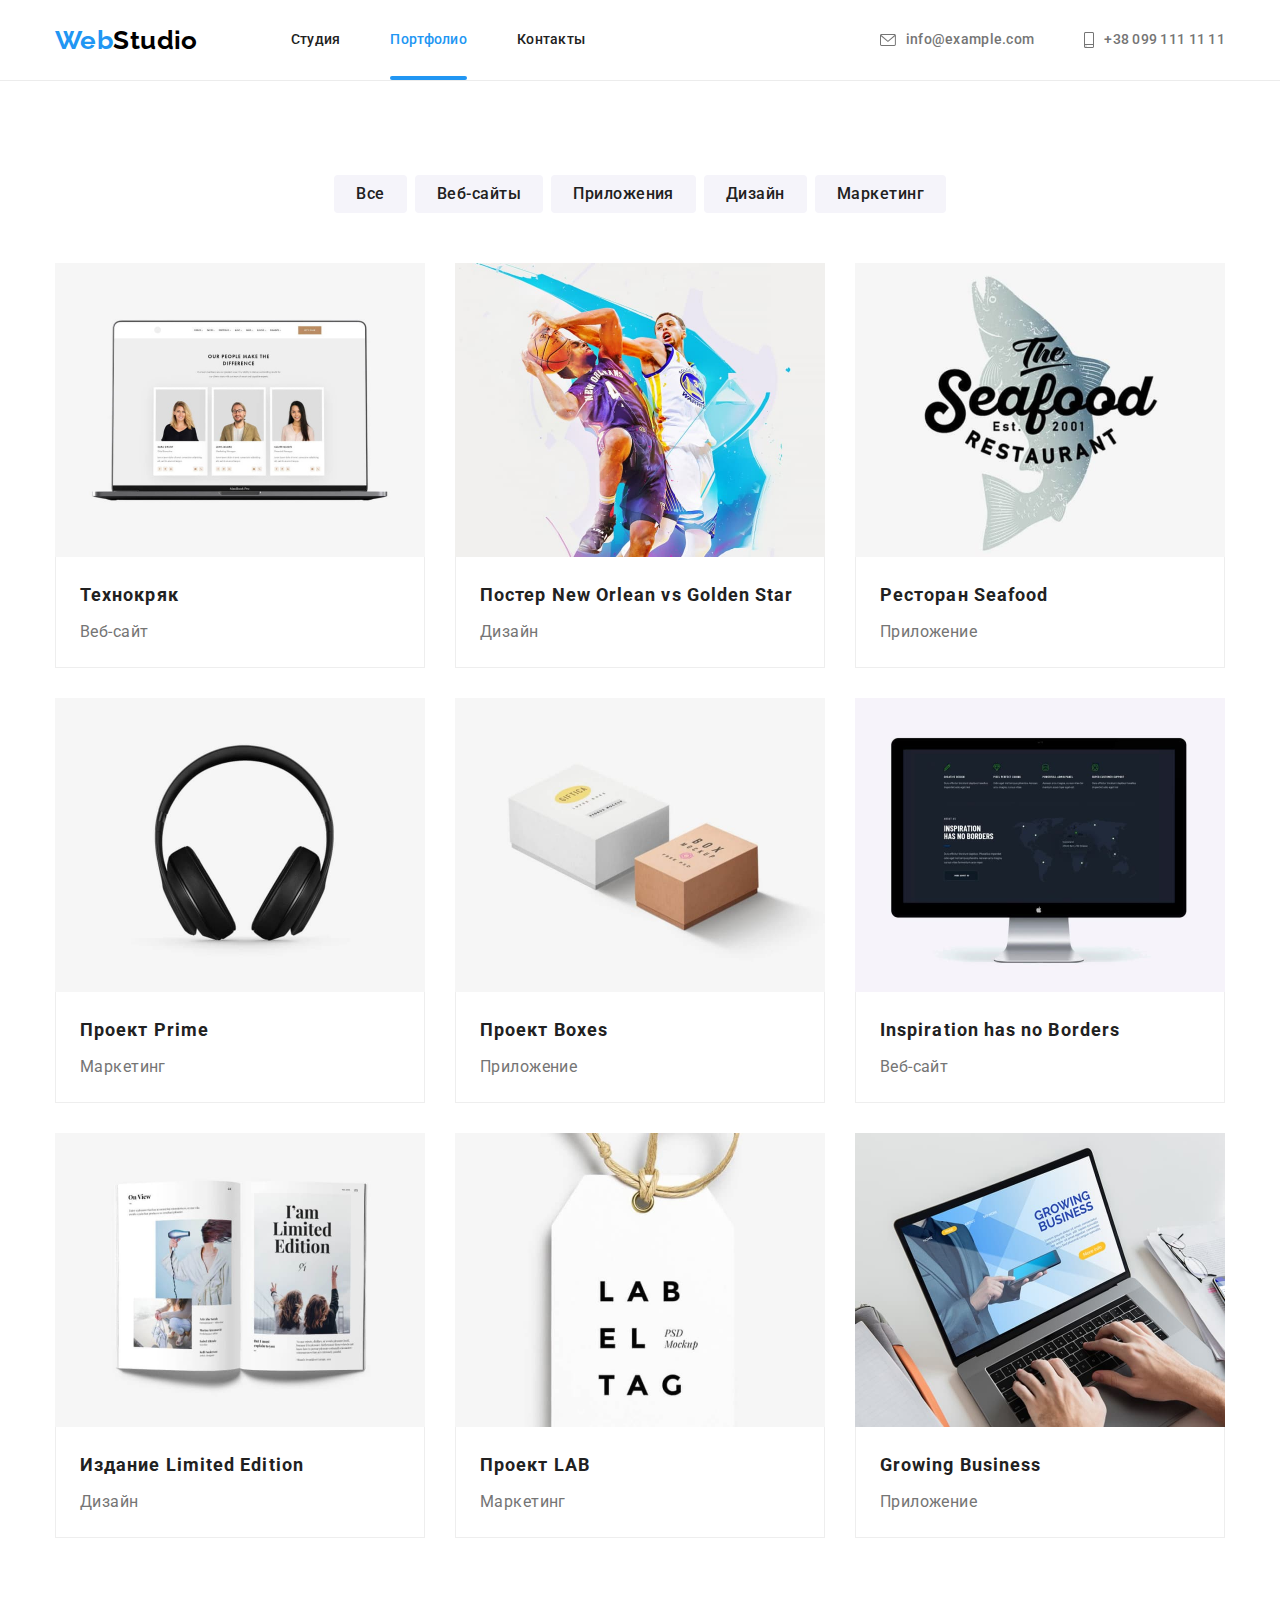
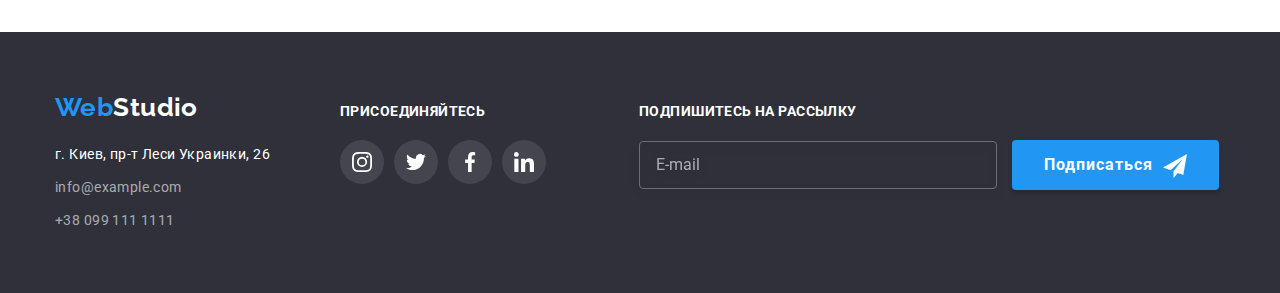
==== portfolio.html @ 42cecacc "Initial commit" ====
<!DOCTYPE html>
<html lang="ru">

<head>
    <meta charset="UTF-8">
    <meta http-equiv="X-UA-Compatible" content="IE=edge">
    <meta name="viewport" content="width=device-width, initial-scale=1.0">
    <title>Портфолио</title>
    <link rel="preconnect" href="https://fonts.googleapis.com">
    <link rel="preconnect" href="https://fonts.gstatic.com" crossorigin>
    <link href="https://fonts.googleapis.com/css2?family=Raleway:wght@700&family=Roboto:wght@400;500;700;900&display=swap" rel="stylesheet">
    <link rel="stylesheet" href="https://cdnjs.cloudflare.com/ajax/libs/modern-normalize/1.1.0/modern-normalize.min.css">
    <link rel="stylesheet" href="./css/main.min.css">
</head>

<body>
    <header class="page-header">
        <div class="container page-header__container">
            <nav class="header-nav">
                <a class="logo header-nav__logo link" href="./index.html">
                    <span class="logo__text">Web</span><span class="logo__text--dark">Studio</span>
                </a>
                <ul class="menu list">
                    <li class="menu__item">
                        <a class="menu__link link" href="./index.html">Студия</a>
                    </li>
                    <li class="menu__item">
                        <a class="menu__link link menu__link--current" href="./portfolio.html">Портфолио</a>
                    </li>
                    <li class="menu__item">
                        <a class="menu__link link" href="#footer">Контакты</a>
                    </li>
                </ul>
            </nav>
            <ul class="page-header__contact-list list">
                <li class="page-header__contact-item">
                    <a class="page-header__contact-link link" href="mailto:info@example.com">
                        <svg class="page-header__contact-icon" width="16px" height="12px">
                            <use href="./images/icons.svg/symbol-defs.svg#icon-envelope-hover"></use>
                        </svg>
                        info@example.com
                    </a>
                </li>
                <li class="page-header__contact-item">
                    <a class="page-header__contact-link link" href="tel:+380991111111">
                        <svg class="page-header__contact-icon" width="10px" height="16px">
                            <use href="./images/icons.svg/symbol-defs.svg#icon-smartphone"></use>
                        </svg>
                        +38 099 111 11 11
                    </a>
                </li>
            </ul>
        </div>
    </header>

    <main>
        <section class="portfolio section">
            <div class="container">
                <h1 class="portfolio__hero visually-hidden">Портфолио</h1>
                <ul class="filter__list portfolio__btn-list list">
                    <li class="filter__item portfolio__btn-item"><button class="filter__btn" type="button">Все</button></li>
                    <li class="filter__item portfolio__btn-item"><button class="filter__btn" type="button">Веб-сайты</button></li>
                    <li class="filter__item portfolio__btn-item"><button class="filter__btn" type="button">Приложения</button></li>
                    <li class="filter__item portfolio__btn-item"><button class="filter__btn" type="button">Дизайн</button></li>
                    <li class="filter__item portfolio__btn-item"><button class="filter__btn" type="button">Маркетинг</button></li>
                </ul>
                <ul class="portfolio__work-list list">
                    <li class="portfolio__work-item portfolio__work-item--indent">
                        <a class="portfolio__work-link link" href="">
                            <div class="product">
                                <img class="product__img" src="./images/portfolio/image-1.jpg" alt="Веб-страница на ноутбуке" width="370" height="294">
                                <div class="product__text-block">
                                    <p class="product__description product__description--indent">Ресурс предлагает комплексные предложения с разным уровнем функционала и сервисов. Все это позволит посетителю получить исчерпывающие сведения о компании или частном лице.</p>
                                </div>
                            </div>
                            <div class="portfolio__project">
                                <h2 class="portfolio__project-name portfolio__project-name--indent">Технокряк</h2>
                                <p class="portfolio__project-type portfolio__project-type--indent">Веб-сайт</p>
                            </div>
                        </a>
                    </li>
                    <li class="portfolio__work-item portfolio__work-item--indent">
                        <a class="portfolio__work-link link" href="">
                            <div class="product">
                                <img class="product__img" src="./images/portfolio/image-2.jpg" alt="Баскетбольный матч"
                                    width="370" height="294">
                                <div class="product__text-block">
                                    <p class="product__description product__description--indent">Ресурс предлагает
                                        комплексные предложения с разным уровнем функционала и сервисов. Все это
                                        позволит посетителю получить
                                        исчерпывающие сведения о компании или частном лице.</p>
                                </div>
                            </div>
                            <div class="portfolio__project">
                                <h2 class="portfolio__project-name portfolio__project-name--indent">Постер New Orlean vs Golden Star</h2>
                                <p class="portfolio__project-type portfolio__project-type--indent">Дизайн</p>
                            </div>
                        </a>
                    </li>
                    <li class="portfolio__work-item portfolio__work-item--indent">
                        <a class="portfolio__work-link link" href="">
                            <div class="product">
                                <img class="product__img" src="./images/portfolio/image-3.jpg" alt="Логотип ресторана" width="370" height="294">
                                <div class="product__text-block">
                                    <p class="product__description product__description--indent">Ресурс предлагает
                                        комплексные предложения с разным уровнем функционала и сервисов. Все это
                                        позволит посетителю получить
                                        исчерпывающие сведения о компании или частном лице.</p>
                                </div>
                            </div>
                            <div class="portfolio__project">
                                <h2 class="portfolio__project-name portfolio__project-name--indent">Ресторан Seafood</h2>
                                <p class="portfolio__project-type portfolio__project-type--indent">Приложение</p>
                            </div>
                        </a>
                    </li>
                    <li class="portfolio__work-item portfolio__work-item--indent">
                        <a class="portfolio__work-link link" href="">
                            <div class="product">
                                <img class="product__img" src="./images/portfolio/image-4.jpg" alt="Полноразмерные наушники" width="370" height="294">
                                <div class="product__text-block">
                                    <p class="product__description product__description--indent">Ресурс предлагает
                                        комплексные предложения с разным уровнем функционала и сервисов. Все это
                                        позволит посетителю получить
                                        исчерпывающие сведения о компании или частном лице.</p>
                                </div>
                            </div>
                            <div class="portfolio__project">
                                <h2 class="portfolio__project-name portfolio__project-name--indent">Проект Prime</h2>
                                <p class="portfolio__project-type portfolio__project-type--indent">Маркетинг</p>
                            </div>
                        </a>
                    </li>
                    <li class="portfolio__work-item portfolio__work-item--indent">
                        <a class="portfolio__work-link link" href="">
                            <div class="product">
                                <img class="product__img" src="./images/portfolio/image-5.jpg" alt="Коробки с логотипами" width="370" height="294">
                                <div class="product__text-block">
                                    <p class="product__description product__description--indent">Ресурс предлагает
                                        комплексные предложения с разным уровнем функционала и сервисов. Все это
                                        позволит посетителю получить
                                        исчерпывающие сведения о компании или частном лице.</p>
                                </div>
                            </div>
                            <div class="portfolio__project">
                                <h2 class="portfolio__project-name portfolio__project-name--indent">Проект Boxes</h2>
                                <p class="portfolio__project-type portfolio__project-type--indent">Приложение</p>
                            </div>
                        </a>
                    </li>
                    <li class="portfolio__work-item portfolio__work-item--indent">
                        <a class="portfolio__work-link link" href="">
                            <div class="product">
                                <img class="product__img" src="./images/portfolio/image-6.jpg" alt="Веб-страница на компьютере" width="370" height="294">
                                <div class="product__text-block">
                                    <p class="product__description product__description--indent">Ресурс предлагает
                                        комплексные предложения с разным уровнем функционала и сервисов. Все это
                                        позволит посетителю получить исчерпывающие сведения о компании или частном лице.
                                    </p>
                                </div>
                            </div>
                            <div class="portfolio__project">
                                <h2 class="portfolio__project-name portfolio__project-name--indent">Inspiration has no Borders</h2>
                                <p class="portfolio__project-type portfolio__project-type--indent">Веб-сайт</p>
                            </div>
                        </a>
                    </li>
                    <li class="portfolio__work-item portfolio__work-item--indent">
                        <a class="portfolio__work-link link" href="">
                            <div class="product">
                                <img class="product__img" src="./images/portfolio/image-7.jpg" alt="Разворот журнала" width="370" height="294">
                                <div class="product__text-block">
                                    <p class="product__description product__description--indent">Ресурс предлагает
                                        комплексные предложения с разным уровнем функционала и сервисов. Все это
                                        позволит посетителю получить исчерпывающие сведения о компании или частном лице.
                                    </p>
                                </div>
                            </div>
                            <div class="portfolio__project">
                                <h2 class="portfolio__project-name portfolio__project-name--indent">Издание Limited Edition</h2>
                                <p class="portfolio__project-type portfolio__project-type--indent">Дизайн</p>
                            </div>
                        </a>
                    </li>
                    <li class="portfolio__work-item portfolio__work-item--indent">
                        <a class="portfolio__work-link link" href="">
                            <div class="product">
                                <img class="product__img" src="./images/portfolio/image-8.jpg" alt="Лейбл" width="370" height="294">
                                <div class="product__text-block">
                                    <p class="product__description product__description--indent">Ресурс предлагает
                                        комплексные предложения с разным уровнем функционала и сервисов. Все это
                                        позволит посетителю получить исчерпывающие сведения о компании или частном лице.
                                    </p>
                                </div>
                            </div>
                            <div class="portfolio__project">
                                <h2 class="portfolio__project-name portfolio__project-name--indent">Проект LAB</h2>
                                <p class="portfolio__project-type portfolio__project-type--indent">Маркетинг</p>
                            </div>
                        </a>
                    </li>
                    <li class="portfolio__work-item portfolio__work-item--indent">
                        <a class="portfolio__work-link link" href="">
                            <div class="product">
                                <img class="product__img" src="./images/portfolio/image-9.jpg" alt="Человек на веб-странице" width="370" height="294">
                                <div class="product__text-block">
                                    <p class="product__description product__description--indent">Ресурс предлагает
                                        комплексные предложения с разным уровнем функционала и сервисов. Все это
                                        позволит посетителю получить исчерпывающие сведения о компании или частном лице.
                                    </p>
                                </div>
                            </div>
                            <div class="portfolio__project">
                                <h2 class="portfolio__project-name portfolio__project-name--indent">Growing Business</h2>
                                <p class="portfolio__project-type portfolio__project-type--indent">Приложение</p>
                            </div>
                        </a>
                    </li>
                </ul>
            </div>
        </section>
    </main>

    <footer class="page-footer" id="footer">
        <div class="container page-footer__container">
            <div class="page-footer__contact page-footer__contact--indent">
                <a class="logo page-footer__logo link" href="./index.html">
                    <span class="logo__text">Web</span><span class="logo__text--light">Studio</span>
                </a>
                <address class="page-footer__address">
                    <p class="page-footer__phys-adress page-footer__phys-adress--indent">г. Киев, пр-т Леси Украинки, 26</p>
                    <ul class="page-footer__contact-list list">
                        <li class="page-footer__contact-item page-footer__contact-item--indent">
                            <a class="page-footer__contact-link link" href="mailto:info@example.com">info@example.com</a>
                        </li>
                        <li class="page-footer__contact-item page-footer__contact-item--indent">
                            <a class="page-footer__contact-link link" href="tel:+380991111111">+38 099 111 1111</a>
                        </li>
                    </ul>
                </address>
            </div>
            <div class="join page-footer__join">
                <b class="join__text join__text--indent">Присоединяйтесь</b>
                <ul class="socials-list list">
                    <li class="socials__item socials__item--indent">
                        <a href="" class="socials__link socials__link--dark link" aria-label="Instagram">
                            <svg class="socials__icon" width="20" height="20">
                                <use href="./images/icons.svg/symbol-defs.svg#icon-instagram-2"></use>
                            </svg>
                        </a>
                    </li>
                    <li class="socials__item socials__item--indent">
                        <a href="" class="socials__link socials__link--dark link" aria-label="Twitter">
                            <svg class="socials__icon" width="20" height="20">
                                <use href="./images/icons.svg/symbol-defs.svg#icon-twitter-1"></use>
                            </svg>
                        </a>
                    </li>
                    <li class="socials__item socials__item--indent">
                        <a href="" class="socials__link socials__link--dark link" aria-label="Facebook">
                            <svg class="socials__icon" width="20" height="20">
                                <use href="./images/icons.svg/symbol-defs.svg#icon-facebook-1"></use>
                            </svg>
                        </a>
                    </li>
                    <li class="socials__item socials__item--indent">
                        <a href="" class="socials__link socials__link--dark link" aria-label="LinkedIn">
                            <svg class="socials__icon" width="20" height="20">
                                <use href="./images/icons.svg/symbol-defs.svg#icon-linkedin-1"></use>
                            </svg>
                        </a>
                    </li>
                </ul>
            </div>
            <div class="mailing page-footer__mailing">
                <b class="mailing__text mailing__text--indent">Подпишитесь на рассылку</b>
                <form class="mailing-form" autocomplete="off">
                    <input class="mailing-form__input mailing-form__input--indent" type="email" name="email" placeholder="E-mail">
                    <button class="btn mailing-btn" type="submit">Подписаться</button>
                </form>
            </div>
        </div>
    </footer>

</body>

</html>
---- css/main.min.css ----
:root{--main-text-color: #757575;--secondary-text-color: #212121;--second-logo-color: #000000;--accent-color: #FFFFFF;--footer-contact-color: rgba(255, 255, 255, 0.6);--secondary-background-color: #2F303A;--accent-background-color: #F5F4FA;--hover-color: #2196F3;--main-button-hover-color: #188CE8;--placeholder-cl: rgba(117, 117, 117, 0.5);--modal-border-cl: rgba(33, 33, 33, 0.2);--close-btn-border-cl: #e5e5e5;--backdrop-cl: rgba(0, 0, 0, 0.2);--portfolio-border-cl: #eeeeee;--portfolio-text-block-cl: rgba(33, 150, 243, 0.9);--footer-mailing-cl: #ACACB0;--footer-input-border-cl: #6D6E75;--customers-cl: #AFB1B8;--footer-socials-bg-cl: #44454e;--occupation-text-bg-cl: rgba(47, 48, 58, 0.8);--overlay-bg-cl: #C4C4C4;--header-border-cl: #ececec}.visually-hidden{position:absolute;width:1px;height:1px;margin:-1px;border:0;padding:0;white-space:nowrap;-webkit-clip-path:inset(100%);clip-path:inset(100%);clip:rect(0 0 0 0);overflow:hidden}html{scroll-behavior:smooth}body{font-family:'Roboto', 'Arial', sans-serif;font-style:normal;font-weight:400;font-size:14px;line-height:1.14;letter-spacing:0.03em;color:var(--main-text-color);background-color:var(--accent-color)}.section{padding-top:94px;padding-bottom:94px}.list{list-style:none;margin:0;padding:0}.link{text-decoration:none;margin:0;padding:0}img{display:block;max-width:100%;height:auto}.container{width:1200px;padding-left:15px;padding-right:15px;margin-left:auto;margin-right:auto}.backdrop.is-hidden{opacity:0;pointer-events:none;visibility:hidden}.backdrop.is-hidden .modal{-webkit-transform:translate(-50%, -50%) scale(0.5);transform:translate(-50%, -50%) scale(0.5)}.logo{font-family:'Raleway', "Arial", sans-serif;font-weight:700;font-size:26px;line-height:1.19}.logo__text{color:var(--hover-color)}.logo__text--dark{color:var(--second-logo-color)}.logo__text--light{color:var(--accent-color)}.btn{font-family:inherit;font-weight:700;font-size:16px;line-height:1.88;letter-spacing:0.06em;cursor:pointer;color:var(--accent-color);background-color:var(--hover-color);min-width:200px;padding:10px 32px;border:none;border-radius:4px;-webkit-box-shadow:0px 4px 4px rgba(0,0,0,0.15);box-shadow:0px 4px 4px rgba(0,0,0,0.15);-webkit-transition:background-color 250ms cubic-bezier(0.4, 0, 0.2, 1);transition:background-color 250ms cubic-bezier(0.4, 0, 0.2, 1)}.btn:hover,.btn:focus{background-color:var(--main-button-hover-color)}.close-btn{position:absolute;top:8px;right:8px;display:-webkit-box;display:-ms-flexbox;display:flex;-webkit-box-align:center;-ms-flex-align:center;align-items:center;-webkit-box-pack:center;-ms-flex-pack:center;justify-content:center;width:30px;height:30px;color:var(--second-logo-color);border-radius:50%;border:1px solid var(--close-btn-border-cl);background-color:var(--accent-color);cursor:pointer;outline:transparent;-webkit-transition:color 250ms cubic-bezier(0.4, 0, 0.2, 1);transition:color 250ms cubic-bezier(0.4, 0, 0.2, 1)}.close-btn:hover,.close-btn:focus{color:var(--hover-color)}.close-btn__icon{fill:currentColor}.filter__list{display:-webkit-box;display:-ms-flexbox;display:flex;-webkit-box-pack:center;-ms-flex-pack:center;justify-content:center}.filter__btn{min-width:73px;padding:6px 22px;font-family:inherit;font-weight:500;font-size:16px;line-height:1.62;letter-spacing:0.03em;color:var(--secondary-text-color);background-color:var(--accent-background-color);border:none;border-radius:4px;cursor:pointer;-webkit-transition:color 250ms cubic-bezier(0.4, 0, 0.2, 1),background-color 250ms cubic-bezier(0.4, 0, 0.2, 1),-webkit-box-shadow 250ms cubic-bezier(0.4, 0, 0.2, 1);transition:color 250ms cubic-bezier(0.4, 0, 0.2, 1),background-color 250ms cubic-bezier(0.4, 0, 0.2, 1),-webkit-box-shadow 250ms cubic-bezier(0.4, 0, 0.2, 1);transition:color 250ms cubic-bezier(0.4, 0, 0.2, 1),background-color 250ms cubic-bezier(0.4, 0, 0.2, 1),box-shadow 250ms cubic-bezier(0.4, 0, 0.2, 1);transition:color 250ms cubic-bezier(0.4, 0, 0.2, 1),background-color 250ms cubic-bezier(0.4, 0, 0.2, 1),box-shadow 250ms cubic-bezier(0.4, 0, 0.2, 1),-webkit-box-shadow 250ms cubic-bezier(0.4, 0, 0.2, 1)}.filter__btn:hover,.filter__btn:focus{color:var(--accent-color);background-color:var(--hover-color);-webkit-box-shadow:0px 3px 1px rgba(0,0,0,0.1),0px 1px 2px rgba(0,0,0,0.08),0px 2px 2px rgba(0,0,0,0.12);box-shadow:0px 3px 1px rgba(0,0,0,0.1),0px 1px 2px rgba(0,0,0,0.08),0px 2px 2px rgba(0,0,0,0.12)}.portfolio__btn-list{margin-bottom:50px}.portfolio__btn-item:not(:last-child){margin-right:8px}.backdrop{position:fixed;top:0;left:0;width:100%;height:100%;background-color:var(--backdrop-cl);opacity:1;-webkit-transition:opacity 250ms cubic-bezier(0.4, 0, 0.2, 1),visibility y250ms cubic-bezier(0.4, 0, 0.2, 1);transition:opacity 250ms cubic-bezier(0.4, 0, 0.2, 1),visibility y250ms cubic-bezier(0.4, 0, 0.2, 1)}.modal{position:absolute;width:528px;top:50%;left:50%;padding:40px;background-color:var(--accent-color);-webkit-box-shadow:0px 1px 3px rgba(0,0,0,0.12),0px 1px 1px rgba(0,0,0,0.14),0px 2px 1px rgba(0,0,0,0.2);box-shadow:0px 1px 3px rgba(0,0,0,0.12),0px 1px 1px rgba(0,0,0,0.14),0px 2px 1px rgba(0,0,0,0.2);border-radius:4px;-webkit-transform:translate(-50%, -50%) scale(1);transform:translate(-50%, -50%) scale(1);-webkit-transition:-webkit-transform 250ms cubic-bezier(0.4, 0, 0.2, 1);transition:-webkit-transform 250ms cubic-bezier(0.4, 0, 0.2, 1);transition:transform 250ms cubic-bezier(0.4, 0, 0.2, 1);transition:transform 250ms cubic-bezier(0.4, 0, 0.2, 1), -webkit-transform 250ms cubic-bezier(0.4, 0, 0.2, 1)}.modal__title{display:block;font-weight:700;font-size:20px;line-height:1.15;color:var(--secondary-text-color)}.modal__title--indent{margin-bottom:12px;text-align:center}.modal-form{display:-webkit-box;display:-ms-flexbox;display:flex;-webkit-box-orient:vertical;-webkit-box-direction:normal;-ms-flex-direction:column;flex-direction:column}.modal-form__group{position:relative}.modal-form__group--indent{margin-bottom:10px}.modal-form__label{display:block;font-size:12px;line-height:1.17;letter-spacing:0.01em}.modal-form__label--indent{margin-bottom:4px}.modal-form__input{padding-left:42px;width:100%;height:40px;border:1px solid var(--modal-border-cl);border-radius:4px;outline:transparent;-webkit-transition:border-color 250ms cubic-bezier(0.4, 0, 0.2, 1);transition:border-color 250ms cubic-bezier(0.4, 0, 0.2, 1)}.modal-form__input:focus{border-color:var(--hover-color)}.modal-form__input:focus ~ modal-form__icon{fill:var(--hover-color)}.modal-form__icon{position:absolute;bottom:11px;left:12px;fill:var(--secondary-text-color);-webkit-transition:fill 250ms cubic-bezier(0.4, 0, 0.2, 1);transition:fill 250ms cubic-bezier(0.4, 0, 0.2, 1)}.modal-form__textarea{padding:12px 16px;width:100%;height:120px;resize:none;border:1px solid var(--modal-border-cl);border-radius:4px;outline:transparent;-webkit-transition:border-color 250ms cubic-bezier(0.4, 0, 0.2, 1);transition:border-color 250ms cubic-bezier(0.4, 0, 0.2, 1)}.modal-form__textarea::-webkit-input-placeholder{font-size:12px;line-height:1.14;letter-spacing:0.01em;color:var(--placeholder-cl)}.modal-form__textarea:-ms-input-placeholder{font-size:12px;line-height:1.14;letter-spacing:0.01em;color:var(--placeholder-cl)}.modal-form__textarea::-ms-input-placeholder{font-size:12px;line-height:1.14;letter-spacing:0.01em;color:var(--placeholder-cl)}.modal-form__textarea::placeholder{font-size:12px;line-height:1.14;letter-spacing:0.01em;color:var(--placeholder-cl)}.modal-form__textarea:focus{border-color:var(--hover-color)}.modal-form__group--textarea--indent{margin-bottom:20px}.modal-form__checkbox-group{display:-webkit-box;display:-ms-flexbox;display:flex;-webkit-box-align:center;-ms-flex-align:center;align-items:center;-webkit-box-pack:center;-ms-flex-pack:center;justify-content:center}.modal-form__checkbox-group--indent{margin-bottom:30px}.modal-form__agreement{line-height:1.71}.modal-form__treaty{color:var(--hover-color)}.modal-btn{width:200px;margin-left:auto;margin-right:auto}.custom-checkbox{display:inline-block;width:16px;height:15px;border:2px solid var(--secondary-text-color);border-radius:2px}.modal-form__custom-checkbox{margin-right:8px}.modal-form__checkbox:checked+.custom-checkbox{background-image:url("../images/check-icon.svg");background-color:var(--hover-color);background-size:contain;background-origin:border-box;border-color:var(--hover-color)}.modal-form__checkbox:focus+.custom-checkbox{border-color:var(--hover-color)}.socials-list{display:-webkit-box;display:-ms-flexbox;display:flex;-webkit-box-align:center;-ms-flex-align:center;align-items:center}.socials__item{width:44px;height:44px}.socials__item--indent:not(:last-child){margin-right:10px}.socials__icon{display:-webkit-box;display:-ms-flexbox;display:flex;fill:currentColor}.socials__link{display:-webkit-box;display:-ms-flexbox;display:flex;-webkit-box-align:center;-ms-flex-align:center;align-items:center;-webkit-box-pack:center;-ms-flex-pack:center;justify-content:center;width:100%;height:100%;border-radius:50%;-webkit-transition:color 250ms cubic-bezier(0.4, 0, 0.2, 1),background-color 250ms cubic-bezier(0.4, 0, 0.2, 1);transition:color 250ms cubic-bezier(0.4, 0, 0.2, 1),background-color 250ms cubic-bezier(0.4, 0, 0.2, 1)}.socials__link:hover,.socials__link:focus{color:var(--accent-color);background-color:var(--hover-color)}.socials__link--light{color:var(--customers-cl);background-color:var(--accent-color)}.socials__link--dark{color:var(--accent-color);background-color:var(--footer-socials-bg-cl)}.page-header{border-bottom:1px solid var(--header-border-cl)}.page-header__container{display:-webkit-box;display:-ms-flexbox;display:flex;-webkit-box-align:center;-ms-flex-align:center;align-items:center}.header-nav{display:-webkit-box;display:-ms-flexbox;display:flex;-webkit-box-align:center;-ms-flex-align:center;align-items:center}.header-nav__logo{margin-right:93px}.menu{display:-webkit-box;display:-ms-flexbox;display:flex}.menu__item:not(:last-child){margin-right:50px}.menu__link{display:block;padding-top:32px;padding-bottom:32px;font-weight:500;letter-spacing:0.02em;color:var(--secondary-text-color);-webkit-transition:color 250ms cubic-bezier(0.4, 0, 0.2, 1);transition:color 250ms cubic-bezier(0.4, 0, 0.2, 1)}.menu__link:hover,.menu__link:focus{color:var(--hover-color)}.menu__link--current{position:relative;color:var(--hover-color)}.menu__link--current::after{content:'';display:inline-block;position:absolute;left:0;bottom:0;width:100%;height:4px;border-radius:2px;background-color:var(--hover-color)}.page-header__contact-list{display:-webkit-box;display:-ms-flexbox;display:flex;margin-left:auto}.page-header__contact-item:not(:last-child){margin-right:50px}.page-header__contact-link{display:-webkit-box;display:-ms-flexbox;display:flex;-webkit-box-align:center;-ms-flex-align:center;align-items:center;padding-top:32px;padding-bottom:32px;font-weight:500;letter-spacing:0.02em;color:var(--main-text-color);-webkit-transition:color 250ms cubic-bezier(0.4, 0, 0.2, 1);transition:color 250ms cubic-bezier(0.4, 0, 0.2, 1)}.page-header__contact-link:hover,.page-header__contact-link:focus{color:var(--hover-color)}.page-header__contact-icon{display:inline-block;margin-right:10px;fill:currentColor}.hero{padding-top:200px;padding-bottom:200px;text-align:center}.overlay{max-width:1600px;height:600px;margin-left:auto;margin-right:auto;background-image:-webkit-gradient(linear, left top, left bottom, from(rgba(47,48,58,0.4)), to(rgba(47,48,58,0.4))),url("../images/hero/banner.jpg");background-image:linear-gradient(rgba(47,48,58,0.4), rgba(47,48,58,0.4)),url("../images/hero/banner.jpg");background-color:var(--overlay-bg-cl);background-repeat:no-repeat;background-position:center;background-size:cover}.hero__title{margin-top:0;margin-bottom:30px;margin-left:auto;margin-right:auto;width:696px;text-align:center;font-weight:900;font-size:44px;line-height:1.36;letter-spacing:0.06em;text-transform:uppercase;color:var(--accent-color)}.benefits--padding{padding-bottom:0}.benefits__title{font-weight:700;font-size:36px;line-height:1.16;color:var(--secondary-text-color)}.benefits__title--indent{margin-top:0;margin-bottom:50px;text-align:center}.benefits__title--hidden{position:absolute;width:1px;height:1px;margin:-1px;border:0;padding:0;white-space:nowrap;-webkit-clip-path:inset(100%);clip-path:inset(100%);clip:rect(0 0 0 0);overflow:hidden}.benefits__list{display:-webkit-box;display:-ms-flexbox;display:flex;-webkit-box-pack:center;-ms-flex-pack:center;justify-content:center}.benefits__item{width:270px}.benefits__item--indent:not(:last-child){margin-right:30px}.benefits__subtitle{font-weight:700;font-size:14px;text-transform:uppercase;color:var(--secondary-text-color)}.benefits__subtitle--indent{margin-top:0;margin-bottom:10px}.benefits__text{line-height:1.71}.benefits__text--indent{margin-top:0;margin-bottom:0}.benefits__icon-container{display:-webkit-box;display:-ms-flexbox;display:flex;-webkit-box-align:center;-ms-flex-align:center;align-items:center;-webkit-box-pack:center;-ms-flex-pack:center;justify-content:center;height:120px;background-color:var(--accent-background-color)}.benefits__icon-container--indent{margin-bottom:30px}.occupation__title{font-weight:700;font-size:36px;line-height:1.16;color:var(--secondary-text-color)}.occupation__title--indent{margin-top:0;margin-bottom:50px;text-align:center}.occupation__list{display:-webkit-box;display:-ms-flexbox;display:flex;-webkit-box-pack:center;-ms-flex-pack:center;justify-content:center}.occupation__item{position:relative}.occupation__item--indent:not(:last-child){margin-right:30px}.occupation__text-block{position:absolute;bottom:0;left:0;width:100%;height:70px;display:-webkit-box;display:-ms-flexbox;display:flex;-webkit-box-align:center;-ms-flex-align:center;align-items:center;-webkit-box-pack:center;-ms-flex-pack:center;justify-content:center;background-color:var(--occupation-text-bg-cl)}.occupation__text{margin-top:0;margin-bottom:0;font-weight:700;text-transform:uppercase;color:var(--accent-color)}.team{background-color:var(--accent-background-color)}.team__title{font-weight:700;font-size:36px;line-height:1.16;color:var(--secondary-text-color)}.team__title--indent{margin-top:0;margin-bottom:50px;text-align:center}.team__list{display:-webkit-box;display:-ms-flexbox;display:flex;-webkit-box-pack:center;-ms-flex-pack:center;justify-content:center}.team__item{-webkit-box-shadow:0px 1px 3px rgba(0,0,0,0.12),0px 1px 1px rgba(0,0,0,0.14),0px 2px 1px rgba(0,0,0,0.2);box-shadow:0px 1px 3px rgba(0,0,0,0.12),0px 1px 1px rgba(0,0,0,0.14),0px 2px 1px rgba(0,0,0,0.2);border-radius:0px 0px 4px 4px}.team__item--indent:not(:last-child){margin-right:30px}.team__text-block{padding:30px 32px;text-align:center;background-color:var(--accent-color)}.team__name{font-size:16px;font-weight:500;line-height:1.19;color:var(--secondary-text-color)}.team__name--indent{margin-top:0;margin-bottom:10}.team__profession{font-size:16px;line-height:1.19}.team__profession--indent{margin-top:0;margin-bottom:16px}.customers__title{font-weight:700;font-size:36px;line-height:1.16;color:var(--secondary-text-color)}.customers__title--indent{margin-top:0;margin-bottom:50px;text-align:center}.customers__list{display:-webkit-box;display:-ms-flexbox;display:flex;-webkit-box-align:center;-ms-flex-align:center;align-items:center}.customers__item{width:170px;height:92px}.customers__item--indent:not(:last-child){margin-right:30px}.customers__link{display:-webkit-box;display:-ms-flexbox;display:flex;-webkit-box-pack:center;-ms-flex-pack:center;justify-content:center;-webkit-box-align:center;-ms-flex-align:center;align-items:center;width:100%;height:100%;border:1px solid var(--customers-cl);border-radius:4px;color:var(--customers-cl);-webkit-transition:color 250ms cubic-bezier(0.4, 0, 0.2, 1),border-color 250ms cubic-bezier(0.4, 0, 0.2, 1);transition:color 250ms cubic-bezier(0.4, 0, 0.2, 1),border-color 250ms cubic-bezier(0.4, 0, 0.2, 1)}.customers__link:hover,.customers__link:focus{color:var(--hover-color);border-color:var(--hover-color)}.customers__icon{fill:currentColor}.page-footer{padding-top:60px;padding-bottom:60px;color:var(--accent-color);background-color:var(--secondary-background-color)}.page-footer__container{display:-webkit-box;display:-ms-flexbox;display:flex;-webkit-box-align:baseline;-ms-flex-align:baseline;align-items:baseline}.page-footer__contact--indent{margin-right:70px}.page-footer__logo{display:block;margin-right:0;margin-bottom:20px}.page-footer__phys-adress{font-style:normal;line-height:1.71;color:var(--accent-color)}.page-footer__phys-adress--indent{margin-top:0;margin-bottom:9px}.page-footer__contact-item--indent:not(:last-child){margin-bottom:9px}.page-footer__contact-link{font-style:normal;line-height:1.71;color:var(--footer-contact-color);-webkit-transition:color 250ms cubic-bezier(0.4, 0, 0.2, 1);transition:color 250ms cubic-bezier(0.4, 0, 0.2, 1)}.page-footer__contact-link:hover,.page-footer__contact-link:focus{color:var(--hover-color)}.page-footer__join{margin-right:93px}.join__text{display:block;font-weight:700;text-transform:uppercase;color:var(--accent-color)}.join__text--indent{margin-bottom:20px}.mailing__text{display:block;font-weight:700;text-transform:uppercase;color:var(--accent-color)}.mailing__text--indent{margin-bottom:20px}.mailing-form__input{padding:15px 16px;width:358px;color:var(--footer-mailing-cl);background-color:transparent;border:1px solid var(--footer-input-border-cl);-webkit-filter:drop-shadow(0px 4px 4px rgba(0,0,0,0.15));filter:drop-shadow(0px 4px 4px rgba(0,0,0,0.15));border-radius:4px;outline:transparent}.mailing-form__input--indent{margin-right:12px}.mailing-form__input::-webkit-input-placeholder{font-size:16px;line-height:1.25;color:var(--footer-mailing-cl)}.mailing-form__input:-ms-input-placeholder{font-size:16px;line-height:1.25;color:var(--footer-mailing-cl)}.mailing-form__input::-ms-input-placeholder{font-size:16px;line-height:1.25;color:var(--footer-mailing-cl)}.mailing-form__input::placeholder{font-size:16px;line-height:1.25;color:var(--footer-mailing-cl)}.mailing-btn::after{content:'';display:inline-block;vertical-align:middle;background-image:url("../images/send-icon.svg");width:24px;height:24px;margin-left:10px}.portfolio__work-list{display:-webkit-box;display:-ms-flexbox;display:flex;-ms-flex-wrap:wrap;flex-wrap:wrap}.portfolio__work-item{width:calc((100% - 60px) / 3)}.portfolio__work-item--indent{margin-right:30px;margin-bottom:30px}.portfolio__work-item--indent:nth-child(3n){margin-right:0}.portfolio__work-item--indent:nth-last-child(-n+3){margin-bottom:0}.portfolio__work-link{display:block;-webkit-transition:-webkit-box-shadow 250ms cubic-bezier(0.4, 0, 0.2, 1);transition:-webkit-box-shadow 250ms cubic-bezier(0.4, 0, 0.2, 1);transition:box-shadow 250ms cubic-bezier(0.4, 0, 0.2, 1);transition:box-shadow 250ms cubic-bezier(0.4, 0, 0.2, 1), -webkit-box-shadow 250ms cubic-bezier(0.4, 0, 0.2, 1)}.portfolio__work-link:hover,.portfolio__work-link:focus{-webkit-box-shadow:0px 1px 1px rgba(0,0,0,0.12),0px 4px 4px rgba(0,0,0,0.06),1px 4px 6px rgba(0,0,0,0.16);box-shadow:0px 1px 1px rgba(0,0,0,0.12),0px 4px 4px rgba(0,0,0,0.06),1px 4px 6px rgba(0,0,0,0.16)}.product{position:relative;overflow:hidden}.product__text-block{position:absolute;top:0;left:0;width:100%;height:100%;padding:63px 24px;-webkit-transform:translateY(101%);transform:translateY(101%);-webkit-transition:-webkit-transform 250ms cubic-bezier(0.4, 0, 0.2, 1);transition:-webkit-transform 250ms cubic-bezier(0.4, 0, 0.2, 1);transition:transform 250ms cubic-bezier(0.4, 0, 0.2, 1);transition:transform 250ms cubic-bezier(0.4, 0, 0.2, 1), -webkit-transform 250ms cubic-bezier(0.4, 0, 0.2, 1);background-color:var(--portfolio-text-block-cl)}.portfolio__work-link:hover .product__text-block,.portfolio__work-link:focus .product__text-block{-webkit-transform:translateY(0);transform:translateY(0)}.product__description{font-weight:400;font-size:18px;line-height:1.56;color:var(--accent-color)}.product__description--indent{margin-top:0;margin-bottom:0}.portfolio__project{padding:20px 24px;border-right:1px solid var(--portfolio-border-cl);border-left:1px solid var(--portfolio-border-cl);border-bottom:1px solid var(--portfolio-border-cl)}.portfolio__project-name{font-weight:700;font-size:18px;line-height:2;letter-spacing:0.06em;color:var(--secondary-text-color)}.portfolio__project-name--indent{margin-top:0;margin-bottom:4px;text-align:left}.portfolio__project-type{font-size:16px;line-height:1.88;color:var(--main-text-color)}.portfolio__project-type--indent{margin-top:0;margin-bottom:0}
/*# sourceMappingURL=main.min.css.map */
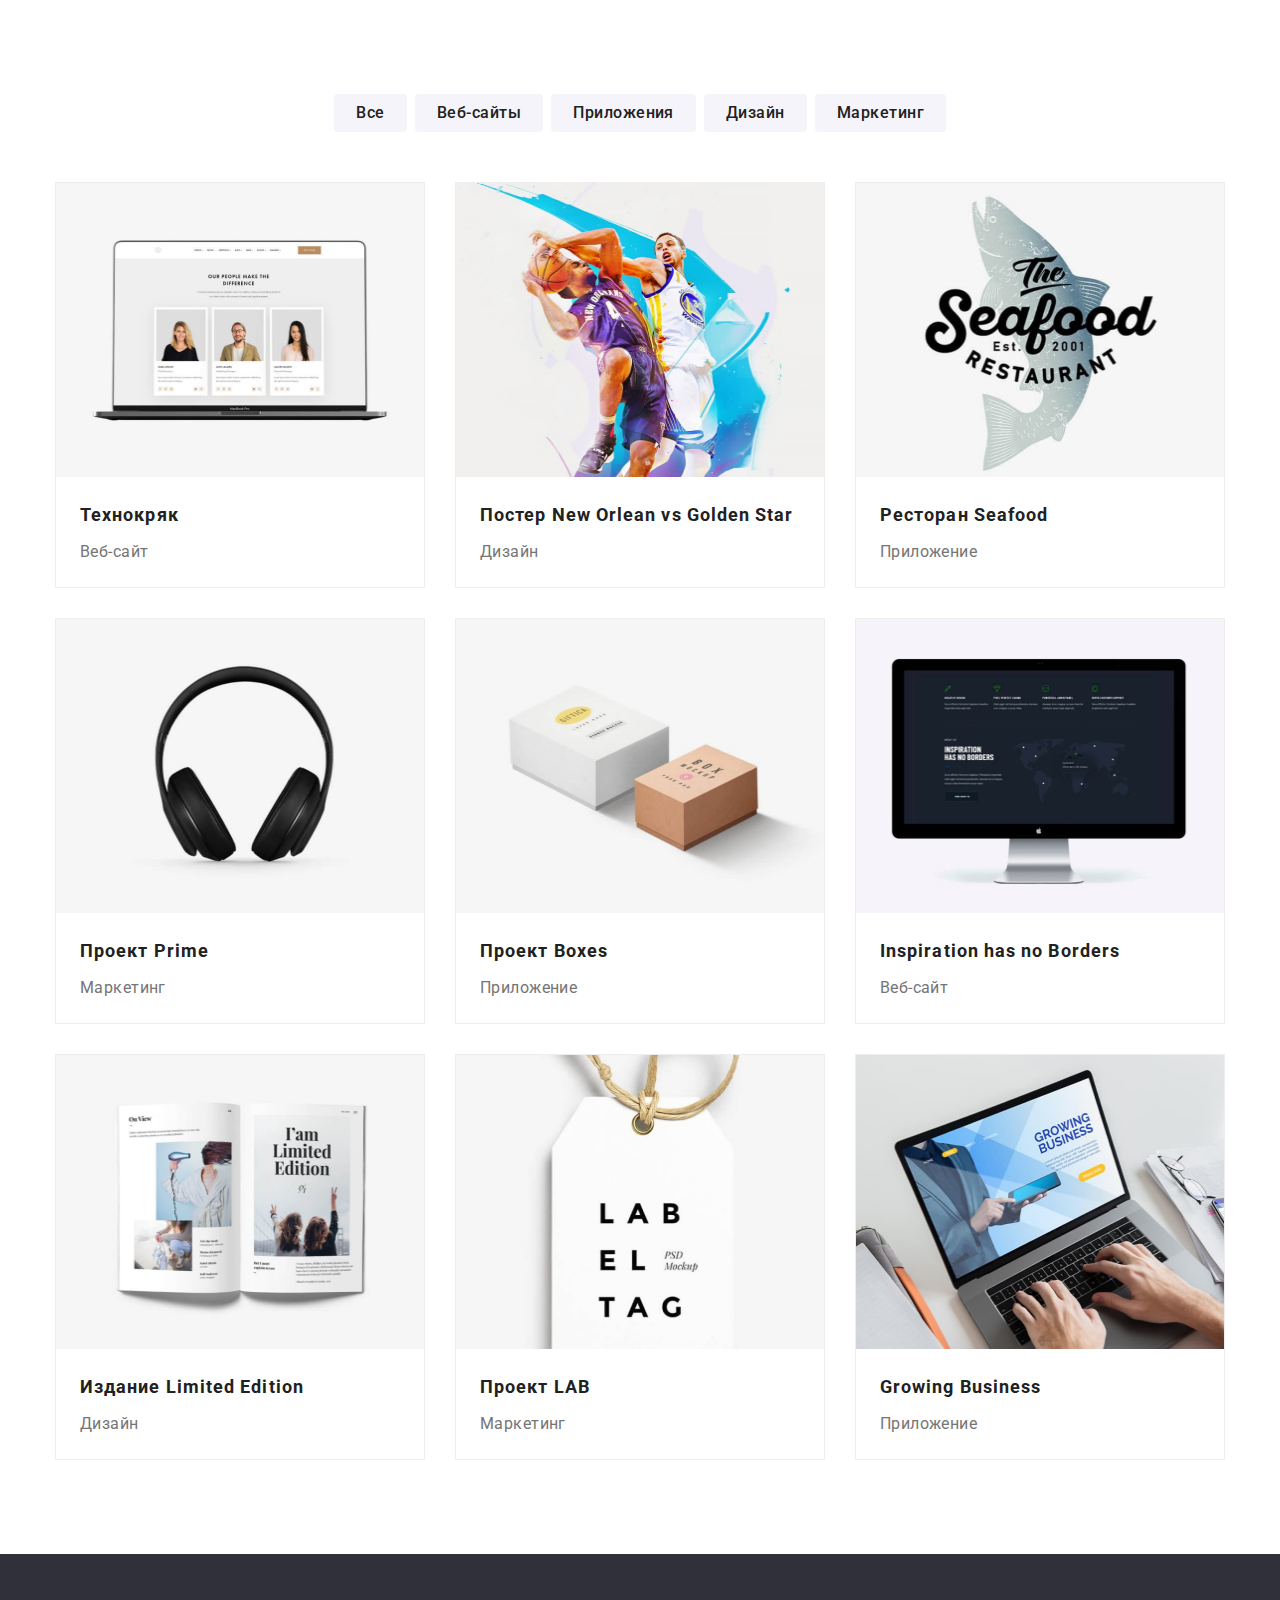
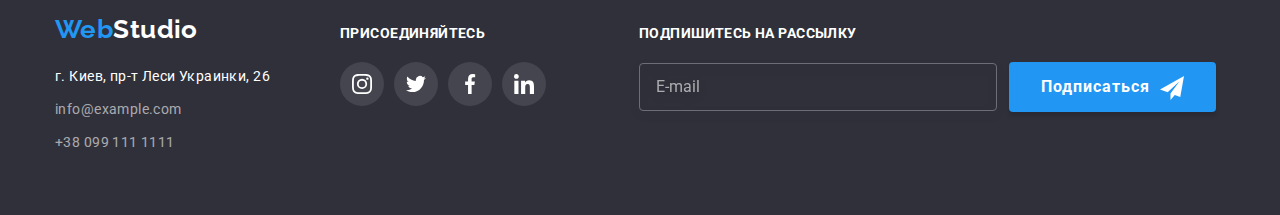
==== commit f5e4d10e: "Summary" ====
--- a/portfolio.html
+++ b/portfolio.html
@@ -14,7 +14,7 @@
 </head>
 
 <body>
-    <header class="page-header">
+    <!-- <header class="page-header">
         <div class="container page-header__container">
             <nav class="header-nav">
                 <a class="logo header-nav__logo link" href="./index.html">
@@ -35,7 +35,7 @@
             <ul class="page-header__contact-list list">
                 <li class="page-header__contact-item">
                     <a class="page-header__contact-link link" href="mailto:info@example.com">
-                        <svg class="page-header__contact-icon" width="16px" height="12px">
+                        <svg class="page-header__contact-icon envelope-icon">
                             <use href="./images/icons.svg/symbol-defs.svg#icon-envelope-hover"></use>
                         </svg>
                         info@example.com
@@ -43,7 +43,7 @@
                 </li>
                 <li class="page-header__contact-item">
                     <a class="page-header__contact-link link" href="tel:+380991111111">
-                        <svg class="page-header__contact-icon" width="10px" height="16px">
+                        <svg class="page-header__contact-icon smartphone-icon">
                             <use href="./images/icons.svg/symbol-defs.svg#icon-smartphone"></use>
                         </svg>
                         +38 099 111 11 11
@@ -51,7 +51,7 @@
                 </li>
             </ul>
         </div>
-    </header>
+    </header> -->
 
     <main>
         <section class="portfolio section">
@@ -64,11 +64,11 @@
                     <li class="filter__item portfolio__btn-item"><button class="filter__btn" type="button">Дизайн</button></li>
                     <li class="filter__item portfolio__btn-item"><button class="filter__btn" type="button">Маркетинг</button></li>
                 </ul>
-                <ul class="portfolio__work-list list">
-                    <li class="portfolio__work-item portfolio__work-item--indent">
-                        <a class="portfolio__work-link link" href="">
-                            <div class="product">
-                                <img class="product__img" src="./images/portfolio/image-1.jpg" alt="Веб-страница на ноутбуке" width="370" height="294">
+               <ul class="portfolio__work-list list">
+                    <li class="portfolio__work-item portfolio__work-item--indent">
+                        <a class="portfolio__work-link link" href="">
+                            <div class="product">
+                                <img class="product__img" src="./images/portfolio/image-1.jpg" alt="Веб-страница на ноутбуке">
                                 <div class="product__text-block">
                                     <p class="product__description product__description--indent">Ресурс предлагает комплексные предложения с разным уровнем функционала и сервисов. Все это позволит посетителю получить исчерпывающие сведения о компании или частном лице.</p>
                                 </div>
@@ -83,7 +83,7 @@
                         <a class="portfolio__work-link link" href="">
                             <div class="product">
                                 <img class="product__img" src="./images/portfolio/image-2.jpg" alt="Баскетбольный матч"
-                                    width="370" height="294">
+                                    width="" height="294">
                                 <div class="product__text-block">
                                     <p class="product__description product__description--indent">Ресурс предлагает
                                         комплексные предложения с разным уровнем функционала и сервисов. Все это
@@ -100,7 +100,7 @@
                     <li class="portfolio__work-item portfolio__work-item--indent">
                         <a class="portfolio__work-link link" href="">
                             <div class="product">
-                                <img class="product__img" src="./images/portfolio/image-3.jpg" alt="Логотип ресторана" width="370" height="294">
+                                <img class="product__img" src="./images/portfolio/image-3.jpg" alt="Логотип ресторана" >
                                 <div class="product__text-block">
                                     <p class="product__description product__description--indent">Ресурс предлагает
                                         комплексные предложения с разным уровнем функционала и сервисов. Все это
@@ -117,7 +117,7 @@
                     <li class="portfolio__work-item portfolio__work-item--indent">
                         <a class="portfolio__work-link link" href="">
                             <div class="product">
-                                <img class="product__img" src="./images/portfolio/image-4.jpg" alt="Полноразмерные наушники" width="370" height="294">
+                                <img class="product__img" src="./images/portfolio/image-4.jpg" alt="Полноразмерные наушники" >
                                 <div class="product__text-block">
                                     <p class="product__description product__description--indent">Ресурс предлагает
                                         комплексные предложения с разным уровнем функционала и сервисов. Все это
@@ -134,7 +134,7 @@
                     <li class="portfolio__work-item portfolio__work-item--indent">
                         <a class="portfolio__work-link link" href="">
                             <div class="product">
-                                <img class="product__img" src="./images/portfolio/image-5.jpg" alt="Коробки с логотипами" width="370" height="294">
+                                <img class="product__img" src="./images/portfolio/image-5.jpg" alt="Коробки с логотипами" >
                                 <div class="product__text-block">
                                     <p class="product__description product__description--indent">Ресурс предлагает
                                         комплексные предложения с разным уровнем функционала и сервисов. Все это
@@ -151,7 +151,7 @@
                     <li class="portfolio__work-item portfolio__work-item--indent">
                         <a class="portfolio__work-link link" href="">
                             <div class="product">
-                                <img class="product__img" src="./images/portfolio/image-6.jpg" alt="Веб-страница на компьютере" width="370" height="294">
+                                <img class="product__img" src="./images/portfolio/image-6.jpg" alt="Веб-страница на компьютере" >
                                 <div class="product__text-block">
                                     <p class="product__description product__description--indent">Ресурс предлагает
                                         комплексные предложения с разным уровнем функционала и сервисов. Все это
@@ -168,7 +168,7 @@
                     <li class="portfolio__work-item portfolio__work-item--indent">
                         <a class="portfolio__work-link link" href="">
                             <div class="product">
-                                <img class="product__img" src="./images/portfolio/image-7.jpg" alt="Разворот журнала" width="370" height="294">
+                                <img class="product__img" src="./images/portfolio/image-7.jpg" alt="Разворот журнала" >
                                 <div class="product__text-block">
                                     <p class="product__description product__description--indent">Ресурс предлагает
                                         комплексные предложения с разным уровнем функционала и сервисов. Все это
@@ -185,7 +185,7 @@
                     <li class="portfolio__work-item portfolio__work-item--indent">
                         <a class="portfolio__work-link link" href="">
                             <div class="product">
-                                <img class="product__img" src="./images/portfolio/image-8.jpg" alt="Лейбл" width="370" height="294">
+                                <img class="product__img" src="./images/portfolio/image-8.jpg" alt="Лейбл" >
                                 <div class="product__text-block">
                                     <p class="product__description product__description--indent">Ресурс предлагает
                                         комплексные предложения с разным уровнем функционала и сервисов. Все это
@@ -202,7 +202,7 @@
                     <li class="portfolio__work-item portfolio__work-item--indent">
                         <a class="portfolio__work-link link" href="">
                             <div class="product">
-                                <img class="product__img" src="./images/portfolio/image-9.jpg" alt="Человек на веб-странице" width="370" height="294">
+                                <img class="product__img" src="./images/portfolio/image-9.jpg" alt="Человек на веб-странице" >
                                 <div class="product__text-block">
                                     <p class="product__description product__description--indent">Ресурс предлагает
                                         комплексные предложения с разным уровнем функционала и сервисов. Все это
@@ -223,59 +223,64 @@
 
     <footer class="page-footer" id="footer">
         <div class="container page-footer__container">
-            <div class="page-footer__contact page-footer__contact--indent">
-                <a class="logo page-footer__logo link" href="./index.html">
-                    <span class="logo__text">Web</span><span class="logo__text--light">Studio</span>
-                </a>
-                <address class="page-footer__address">
-                    <p class="page-footer__phys-adress page-footer__phys-adress--indent">г. Киев, пр-т Леси Украинки, 26</p>
-                    <ul class="page-footer__contact-list list">
-                        <li class="page-footer__contact-item page-footer__contact-item--indent">
-                            <a class="page-footer__contact-link link" href="mailto:info@example.com">info@example.com</a>
-                        </li>
-                        <li class="page-footer__contact-item page-footer__contact-item--indent">
-                            <a class="page-footer__contact-link link" href="tel:+380991111111">+38 099 111 1111</a>
+            <div class="footer-contacts__container footer-contacts__container--indent">
+                <div class="page-footer__contact page-footer__contact--indent">
+                    <a class="logo page-footer__logo page-footer__logo--indent link" href="./index.html">
+                        <span class="logo__text">Web</span><span class="logo__text--light">Studio</span>
+                    </a>
+                    <address class="page-footer__address">
+                        <p class="page-footer__phys-adress page-footer__phys-adress--indent">г. Киев, пр-т Леси Украинки, 26
+                        </p>
+                        <ul class="page-footer__contact-list list">
+                            <li class="page-footer__contact-item page-footer__contact-item--indent">
+                                <a class="page-footer__contact-link link"
+                                    href="mailto:info@example.com">info@example.com</a>
+                            </li>
+                            <li class="page-footer__contact-item page-footer__contact-item--indent">
+                                <a class="page-footer__contact-link link" href="tel:+380991111111">+38 099 111 1111</a>
+                            </li>
+                        </ul>
+                    </address>
+                </div>
+                <div class="join page-footer__join">
+                    <b class="join__text join__text--indent">Присоединяйтесь</b>
+                    <ul class="socials-list page-footer__socials-list list">
+                        <li class="socials__item socials__item--indent">
+                            <a href="" class="socials__link socials__link--dark link" aria-label="Instagram">
+                                <svg class="socials__icon" width="20" height="20">
+                                    <use href="./images/icons.svg/symbol-defs.svg#icon-instagram-2"></use>
+                                </svg>
+                            </a>
+                        </li>
+                        <li class="socials__item socials__item--indent">
+                            <a href="" class="socials__link socials__link--dark link" aria-label="Twitter">
+                                <svg class="socials__icon" width="20" height="20">
+                                    <use href="./images/icons.svg/symbol-defs.svg#icon-twitter-1"></use>
+                                </svg>
+                            </a>
+                        </li>
+                        <li class="socials__item socials__item--indent">
+                            <a href="" class="socials__link socials__link--dark link" aria-label="Facebook">
+                                <svg class="socials__icon" width="20" height="20">
+                                    <use href="./images/icons.svg/symbol-defs.svg#icon-facebook-1"></use>
+                                </svg>
+                            </a>
+                        </li>
+                        <li class="socials__item socials__item--indent">
+                            <a href="" class="socials__link socials__link--dark link" aria-label="LinkedIn">
+                                <svg class="socials__icon" width="20" height="20">
+                                    <use href="./images/icons.svg/symbol-defs.svg#icon-linkedin-1"></use>
+                                </svg>
+                            </a>
                         </li>
                     </ul>
-                </address>
-            </div>
-            <div class="join page-footer__join">
-                <b class="join__text join__text--indent">Присоединяйтесь</b>
-                <ul class="socials-list list">
-                    <li class="socials__item socials__item--indent">
-                        <a href="" class="socials__link socials__link--dark link" aria-label="Instagram">
-                            <svg class="socials__icon" width="20" height="20">
-                                <use href="./images/icons.svg/symbol-defs.svg#icon-instagram-2"></use>
-                            </svg>
-                        </a>
-                    </li>
-                    <li class="socials__item socials__item--indent">
-                        <a href="" class="socials__link socials__link--dark link" aria-label="Twitter">
-                            <svg class="socials__icon" width="20" height="20">
-                                <use href="./images/icons.svg/symbol-defs.svg#icon-twitter-1"></use>
-                            </svg>
-                        </a>
-                    </li>
-                    <li class="socials__item socials__item--indent">
-                        <a href="" class="socials__link socials__link--dark link" aria-label="Facebook">
-                            <svg class="socials__icon" width="20" height="20">
-                                <use href="./images/icons.svg/symbol-defs.svg#icon-facebook-1"></use>
-                            </svg>
-                        </a>
-                    </li>
-                    <li class="socials__item socials__item--indent">
-                        <a href="" class="socials__link socials__link--dark link" aria-label="LinkedIn">
-                            <svg class="socials__icon" width="20" height="20">
-                                <use href="./images/icons.svg/symbol-defs.svg#icon-linkedin-1"></use>
-                            </svg>
-                        </a>
-                    </li>
-                </ul>
+                </div>
             </div>
             <div class="mailing page-footer__mailing">
                 <b class="mailing__text mailing__text--indent">Подпишитесь на рассылку</b>
                 <form class="mailing-form" autocomplete="off">
-                    <input class="mailing-form__input mailing-form__input--indent" type="email" name="email" placeholder="E-mail">
+                    <input class="mailing-form__input mailing-form__input--indent" type="email" name="email"
+                        placeholder="E-mail">
                     <button class="btn mailing-btn" type="submit">Подписаться</button>
                 </form>
             </div>
--- a/css/main.min.css
+++ b/css/main.min.css
@@ -1,2 +1,2 @@
-:root{--main-text-color: #757575;--secondary-text-color: #212121;--second-logo-color: #000000;--accent-color: #FFFFFF;--footer-contact-color: rgba(255, 255, 255, 0.6);--secondary-background-color: #2F303A;--accent-background-color: #F5F4FA;--hover-color: #2196F3;--main-button-hover-color: #188CE8;--placeholder-cl: rgba(117, 117, 117, 0.5);--modal-border-cl: rgba(33, 33, 33, 0.2);--close-btn-border-cl: #e5e5e5;--backdrop-cl: rgba(0, 0, 0, 0.2);--portfolio-border-cl: #eeeeee;--portfolio-text-block-cl: rgba(33, 150, 243, 0.9);--footer-mailing-cl: #ACACB0;--footer-input-border-cl: #6D6E75;--customers-cl: #AFB1B8;--footer-socials-bg-cl: #44454e;--occupation-text-bg-cl: rgba(47, 48, 58, 0.8);--overlay-bg-cl: #C4C4C4;--header-border-cl: #ececec}.visually-hidden{position:absolute;width:1px;height:1px;margin:-1px;border:0;padding:0;white-space:nowrap;-webkit-clip-path:inset(100%);clip-path:inset(100%);clip:rect(0 0 0 0);overflow:hidden}html{scroll-behavior:smooth}body{font-family:'Roboto', 'Arial', sans-serif;font-style:normal;font-weight:400;font-size:14px;line-height:1.14;letter-spacing:0.03em;color:var(--main-text-color);background-color:var(--accent-color)}.section{padding-top:94px;padding-bottom:94px}.list{list-style:none;margin:0;padding:0}.link{text-decoration:none;margin:0;padding:0}img{display:block;max-width:100%;height:auto}.container{width:1200px;padding-left:15px;padding-right:15px;margin-left:auto;margin-right:auto}.backdrop.is-hidden{opacity:0;pointer-events:none;visibility:hidden}.backdrop.is-hidden .modal{-webkit-transform:translate(-50%, -50%) scale(0.5);transform:translate(-50%, -50%) scale(0.5)}.logo{font-family:'Raleway', "Arial", sans-serif;font-weight:700;font-size:26px;line-height:1.19}.logo__text{color:var(--hover-color)}.logo__text--dark{color:var(--second-logo-color)}.logo__text--light{color:var(--accent-color)}.btn{font-family:inherit;font-weight:700;font-size:16px;line-height:1.88;letter-spacing:0.06em;cursor:pointer;color:var(--accent-color);background-color:var(--hover-color);min-width:200px;padding:10px 32px;border:none;border-radius:4px;-webkit-box-shadow:0px 4px 4px rgba(0,0,0,0.15);box-shadow:0px 4px 4px rgba(0,0,0,0.15);-webkit-transition:background-color 250ms cubic-bezier(0.4, 0, 0.2, 1);transition:background-color 250ms cubic-bezier(0.4, 0, 0.2, 1)}.btn:hover,.btn:focus{background-color:var(--main-button-hover-color)}.close-btn{position:absolute;top:8px;right:8px;display:-webkit-box;display:-ms-flexbox;display:flex;-webkit-box-align:center;-ms-flex-align:center;align-items:center;-webkit-box-pack:center;-ms-flex-pack:center;justify-content:center;width:30px;height:30px;color:var(--second-logo-color);border-radius:50%;border:1px solid var(--close-btn-border-cl);background-color:var(--accent-color);cursor:pointer;outline:transparent;-webkit-transition:color 250ms cubic-bezier(0.4, 0, 0.2, 1);transition:color 250ms cubic-bezier(0.4, 0, 0.2, 1)}.close-btn:hover,.close-btn:focus{color:var(--hover-color)}.close-btn__icon{fill:currentColor}.filter__list{display:-webkit-box;display:-ms-flexbox;display:flex;-webkit-box-pack:center;-ms-flex-pack:center;justify-content:center}.filter__btn{min-width:73px;padding:6px 22px;font-family:inherit;font-weight:500;font-size:16px;line-height:1.62;letter-spacing:0.03em;color:var(--secondary-text-color);background-color:var(--accent-background-color);border:none;border-radius:4px;cursor:pointer;-webkit-transition:color 250ms cubic-bezier(0.4, 0, 0.2, 1),background-color 250ms cubic-bezier(0.4, 0, 0.2, 1),-webkit-box-shadow 250ms cubic-bezier(0.4, 0, 0.2, 1);transition:color 250ms cubic-bezier(0.4, 0, 0.2, 1),background-color 250ms cubic-bezier(0.4, 0, 0.2, 1),-webkit-box-shadow 250ms cubic-bezier(0.4, 0, 0.2, 1);transition:color 250ms cubic-bezier(0.4, 0, 0.2, 1),background-color 250ms cubic-bezier(0.4, 0, 0.2, 1),box-shadow 250ms cubic-bezier(0.4, 0, 0.2, 1);transition:color 250ms cubic-bezier(0.4, 0, 0.2, 1),background-color 250ms cubic-bezier(0.4, 0, 0.2, 1),box-shadow 250ms cubic-bezier(0.4, 0, 0.2, 1),-webkit-box-shadow 250ms cubic-bezier(0.4, 0, 0.2, 1)}.filter__btn:hover,.filter__btn:focus{color:var(--accent-color);background-color:var(--hover-color);-webkit-box-shadow:0px 3px 1px rgba(0,0,0,0.1),0px 1px 2px rgba(0,0,0,0.08),0px 2px 2px rgba(0,0,0,0.12);box-shadow:0px 3px 1px rgba(0,0,0,0.1),0px 1px 2px rgba(0,0,0,0.08),0px 2px 2px rgba(0,0,0,0.12)}.portfolio__btn-list{margin-bottom:50px}.portfolio__btn-item:not(:last-child){margin-right:8px}.backdrop{position:fixed;top:0;left:0;width:100%;height:100%;background-color:var(--backdrop-cl);opacity:1;-webkit-transition:opacity 250ms cubic-bezier(0.4, 0, 0.2, 1),visibility y250ms cubic-bezier(0.4, 0, 0.2, 1);transition:opacity 250ms cubic-bezier(0.4, 0, 0.2, 1),visibility y250ms cubic-bezier(0.4, 0, 0.2, 1)}.modal{position:absolute;width:528px;top:50%;left:50%;padding:40px;background-color:var(--accent-color);-webkit-box-shadow:0px 1px 3px rgba(0,0,0,0.12),0px 1px 1px rgba(0,0,0,0.14),0px 2px 1px rgba(0,0,0,0.2);box-shadow:0px 1px 3px rgba(0,0,0,0.12),0px 1px 1px rgba(0,0,0,0.14),0px 2px 1px rgba(0,0,0,0.2);border-radius:4px;-webkit-transform:translate(-50%, -50%) scale(1);transform:translate(-50%, -50%) scale(1);-webkit-transition:-webkit-transform 250ms cubic-bezier(0.4, 0, 0.2, 1);transition:-webkit-transform 250ms cubic-bezier(0.4, 0, 0.2, 1);transition:transform 250ms cubic-bezier(0.4, 0, 0.2, 1);transition:transform 250ms cubic-bezier(0.4, 0, 0.2, 1), -webkit-transform 250ms cubic-bezier(0.4, 0, 0.2, 1)}.modal__title{display:block;font-weight:700;font-size:20px;line-height:1.15;color:var(--secondary-text-color)}.modal__title--indent{margin-bottom:12px;text-align:center}.modal-form{display:-webkit-box;display:-ms-flexbox;display:flex;-webkit-box-orient:vertical;-webkit-box-direction:normal;-ms-flex-direction:column;flex-direction:column}.modal-form__group{position:relative}.modal-form__group--indent{margin-bottom:10px}.modal-form__label{display:block;font-size:12px;line-height:1.17;letter-spacing:0.01em}.modal-form__label--indent{margin-bottom:4px}.modal-form__input{padding-left:42px;width:100%;height:40px;border:1px solid var(--modal-border-cl);border-radius:4px;outline:transparent;-webkit-transition:border-color 250ms cubic-bezier(0.4, 0, 0.2, 1);transition:border-color 250ms cubic-bezier(0.4, 0, 0.2, 1)}.modal-form__input:focus{border-color:var(--hover-color)}.modal-form__input:focus ~ modal-form__icon{fill:var(--hover-color)}.modal-form__icon{position:absolute;bottom:11px;left:12px;fill:var(--secondary-text-color);-webkit-transition:fill 250ms cubic-bezier(0.4, 0, 0.2, 1);transition:fill 250ms cubic-bezier(0.4, 0, 0.2, 1)}.modal-form__textarea{padding:12px 16px;width:100%;height:120px;resize:none;border:1px solid var(--modal-border-cl);border-radius:4px;outline:transparent;-webkit-transition:border-color 250ms cubic-bezier(0.4, 0, 0.2, 1);transition:border-color 250ms cubic-bezier(0.4, 0, 0.2, 1)}.modal-form__textarea::-webkit-input-placeholder{font-size:12px;line-height:1.14;letter-spacing:0.01em;color:var(--placeholder-cl)}.modal-form__textarea:-ms-input-placeholder{font-size:12px;line-height:1.14;letter-spacing:0.01em;color:var(--placeholder-cl)}.modal-form__textarea::-ms-input-placeholder{font-size:12px;line-height:1.14;letter-spacing:0.01em;color:var(--placeholder-cl)}.modal-form__textarea::placeholder{font-size:12px;line-height:1.14;letter-spacing:0.01em;color:var(--placeholder-cl)}.modal-form__textarea:focus{border-color:var(--hover-color)}.modal-form__group--textarea--indent{margin-bottom:20px}.modal-form__checkbox-group{display:-webkit-box;display:-ms-flexbox;display:flex;-webkit-box-align:center;-ms-flex-align:center;align-items:center;-webkit-box-pack:center;-ms-flex-pack:center;justify-content:center}.modal-form__checkbox-group--indent{margin-bottom:30px}.modal-form__agreement{line-height:1.71}.modal-form__treaty{color:var(--hover-color)}.modal-btn{width:200px;margin-left:auto;margin-right:auto}.custom-checkbox{display:inline-block;width:16px;height:15px;border:2px solid var(--secondary-text-color);border-radius:2px}.modal-form__custom-checkbox{margin-right:8px}.modal-form__checkbox:checked+.custom-checkbox{background-image:url("../images/check-icon.svg");background-color:var(--hover-color);background-size:contain;background-origin:border-box;border-color:var(--hover-color)}.modal-form__checkbox:focus+.custom-checkbox{border-color:var(--hover-color)}.socials-list{display:-webkit-box;display:-ms-flexbox;display:flex;-webkit-box-align:center;-ms-flex-align:center;align-items:center}.socials__item{width:44px;height:44px}.socials__item--indent:not(:last-child){margin-right:10px}.socials__icon{display:-webkit-box;display:-ms-flexbox;display:flex;fill:currentColor}.socials__link{display:-webkit-box;display:-ms-flexbox;display:flex;-webkit-box-align:center;-ms-flex-align:center;align-items:center;-webkit-box-pack:center;-ms-flex-pack:center;justify-content:center;width:100%;height:100%;border-radius:50%;-webkit-transition:color 250ms cubic-bezier(0.4, 0, 0.2, 1),background-color 250ms cubic-bezier(0.4, 0, 0.2, 1);transition:color 250ms cubic-bezier(0.4, 0, 0.2, 1),background-color 250ms cubic-bezier(0.4, 0, 0.2, 1)}.socials__link:hover,.socials__link:focus{color:var(--accent-color);background-color:var(--hover-color)}.socials__link--light{color:var(--customers-cl);background-color:var(--accent-color)}.socials__link--dark{color:var(--accent-color);background-color:var(--footer-socials-bg-cl)}.page-header{border-bottom:1px solid var(--header-border-cl)}.page-header__container{display:-webkit-box;display:-ms-flexbox;display:flex;-webkit-box-align:center;-ms-flex-align:center;align-items:center}.header-nav{display:-webkit-box;display:-ms-flexbox;display:flex;-webkit-box-align:center;-ms-flex-align:center;align-items:center}.header-nav__logo{margin-right:93px}.menu{display:-webkit-box;display:-ms-flexbox;display:flex}.menu__item:not(:last-child){margin-right:50px}.menu__link{display:block;padding-top:32px;padding-bottom:32px;font-weight:500;letter-spacing:0.02em;color:var(--secondary-text-color);-webkit-transition:color 250ms cubic-bezier(0.4, 0, 0.2, 1);transition:color 250ms cubic-bezier(0.4, 0, 0.2, 1)}.menu__link:hover,.menu__link:focus{color:var(--hover-color)}.menu__link--current{position:relative;color:var(--hover-color)}.menu__link--current::after{content:'';display:inline-block;position:absolute;left:0;bottom:0;width:100%;height:4px;border-radius:2px;background-color:var(--hover-color)}.page-header__contact-list{display:-webkit-box;display:-ms-flexbox;display:flex;margin-left:auto}.page-header__contact-item:not(:last-child){margin-right:50px}.page-header__contact-link{display:-webkit-box;display:-ms-flexbox;display:flex;-webkit-box-align:center;-ms-flex-align:center;align-items:center;padding-top:32px;padding-bottom:32px;font-weight:500;letter-spacing:0.02em;color:var(--main-text-color);-webkit-transition:color 250ms cubic-bezier(0.4, 0, 0.2, 1);transition:color 250ms cubic-bezier(0.4, 0, 0.2, 1)}.page-header__contact-link:hover,.page-header__contact-link:focus{color:var(--hover-color)}.page-header__contact-icon{display:inline-block;margin-right:10px;fill:currentColor}.hero{padding-top:200px;padding-bottom:200px;text-align:center}.overlay{max-width:1600px;height:600px;margin-left:auto;margin-right:auto;background-image:-webkit-gradient(linear, left top, left bottom, from(rgba(47,48,58,0.4)), to(rgba(47,48,58,0.4))),url("../images/hero/banner.jpg");background-image:linear-gradient(rgba(47,48,58,0.4), rgba(47,48,58,0.4)),url("../images/hero/banner.jpg");background-color:var(--overlay-bg-cl);background-repeat:no-repeat;background-position:center;background-size:cover}.hero__title{margin-top:0;margin-bottom:30px;margin-left:auto;margin-right:auto;width:696px;text-align:center;font-weight:900;font-size:44px;line-height:1.36;letter-spacing:0.06em;text-transform:uppercase;color:var(--accent-color)}.benefits--padding{padding-bottom:0}.benefits__title{font-weight:700;font-size:36px;line-height:1.16;color:var(--secondary-text-color)}.benefits__title--indent{margin-top:0;margin-bottom:50px;text-align:center}.benefits__title--hidden{position:absolute;width:1px;height:1px;margin:-1px;border:0;padding:0;white-space:nowrap;-webkit-clip-path:inset(100%);clip-path:inset(100%);clip:rect(0 0 0 0);overflow:hidden}.benefits__list{display:-webkit-box;display:-ms-flexbox;display:flex;-webkit-box-pack:center;-ms-flex-pack:center;justify-content:center}.benefits__item{width:270px}.benefits__item--indent:not(:last-child){margin-right:30px}.benefits__subtitle{font-weight:700;font-size:14px;text-transform:uppercase;color:var(--secondary-text-color)}.benefits__subtitle--indent{margin-top:0;margin-bottom:10px}.benefits__text{line-height:1.71}.benefits__text--indent{margin-top:0;margin-bottom:0}.benefits__icon-container{display:-webkit-box;display:-ms-flexbox;display:flex;-webkit-box-align:center;-ms-flex-align:center;align-items:center;-webkit-box-pack:center;-ms-flex-pack:center;justify-content:center;height:120px;background-color:var(--accent-background-color)}.benefits__icon-container--indent{margin-bottom:30px}.occupation__title{font-weight:700;font-size:36px;line-height:1.16;color:var(--secondary-text-color)}.occupation__title--indent{margin-top:0;margin-bottom:50px;text-align:center}.occupation__list{display:-webkit-box;display:-ms-flexbox;display:flex;-webkit-box-pack:center;-ms-flex-pack:center;justify-content:center}.occupation__item{position:relative}.occupation__item--indent:not(:last-child){margin-right:30px}.occupation__text-block{position:absolute;bottom:0;left:0;width:100%;height:70px;display:-webkit-box;display:-ms-flexbox;display:flex;-webkit-box-align:center;-ms-flex-align:center;align-items:center;-webkit-box-pack:center;-ms-flex-pack:center;justify-content:center;background-color:var(--occupation-text-bg-cl)}.occupation__text{margin-top:0;margin-bottom:0;font-weight:700;text-transform:uppercase;color:var(--accent-color)}.team{background-color:var(--accent-background-color)}.team__title{font-weight:700;font-size:36px;line-height:1.16;color:var(--secondary-text-color)}.team__title--indent{margin-top:0;margin-bottom:50px;text-align:center}.team__list{display:-webkit-box;display:-ms-flexbox;display:flex;-webkit-box-pack:center;-ms-flex-pack:center;justify-content:center}.team__item{-webkit-box-shadow:0px 1px 3px rgba(0,0,0,0.12),0px 1px 1px rgba(0,0,0,0.14),0px 2px 1px rgba(0,0,0,0.2);box-shadow:0px 1px 3px rgba(0,0,0,0.12),0px 1px 1px rgba(0,0,0,0.14),0px 2px 1px rgba(0,0,0,0.2);border-radius:0px 0px 4px 4px}.team__item--indent:not(:last-child){margin-right:30px}.team__text-block{padding:30px 32px;text-align:center;background-color:var(--accent-color)}.team__name{font-size:16px;font-weight:500;line-height:1.19;color:var(--secondary-text-color)}.team__name--indent{margin-top:0;margin-bottom:10}.team__profession{font-size:16px;line-height:1.19}.team__profession--indent{margin-top:0;margin-bottom:16px}.customers__title{font-weight:700;font-size:36px;line-height:1.16;color:var(--secondary-text-color)}.customers__title--indent{margin-top:0;margin-bottom:50px;text-align:center}.customers__list{display:-webkit-box;display:-ms-flexbox;display:flex;-webkit-box-align:center;-ms-flex-align:center;align-items:center}.customers__item{width:170px;height:92px}.customers__item--indent:not(:last-child){margin-right:30px}.customers__link{display:-webkit-box;display:-ms-flexbox;display:flex;-webkit-box-pack:center;-ms-flex-pack:center;justify-content:center;-webkit-box-align:center;-ms-flex-align:center;align-items:center;width:100%;height:100%;border:1px solid var(--customers-cl);border-radius:4px;color:var(--customers-cl);-webkit-transition:color 250ms cubic-bezier(0.4, 0, 0.2, 1),border-color 250ms cubic-bezier(0.4, 0, 0.2, 1);transition:color 250ms cubic-bezier(0.4, 0, 0.2, 1),border-color 250ms cubic-bezier(0.4, 0, 0.2, 1)}.customers__link:hover,.customers__link:focus{color:var(--hover-color);border-color:var(--hover-color)}.customers__icon{fill:currentColor}.page-footer{padding-top:60px;padding-bottom:60px;color:var(--accent-color);background-color:var(--secondary-background-color)}.page-footer__container{display:-webkit-box;display:-ms-flexbox;display:flex;-webkit-box-align:baseline;-ms-flex-align:baseline;align-items:baseline}.page-footer__contact--indent{margin-right:70px}.page-footer__logo{display:block;margin-right:0;margin-bottom:20px}.page-footer__phys-adress{font-style:normal;line-height:1.71;color:var(--accent-color)}.page-footer__phys-adress--indent{margin-top:0;margin-bottom:9px}.page-footer__contact-item--indent:not(:last-child){margin-bottom:9px}.page-footer__contact-link{font-style:normal;line-height:1.71;color:var(--footer-contact-color);-webkit-transition:color 250ms cubic-bezier(0.4, 0, 0.2, 1);transition:color 250ms cubic-bezier(0.4, 0, 0.2, 1)}.page-footer__contact-link:hover,.page-footer__contact-link:focus{color:var(--hover-color)}.page-footer__join{margin-right:93px}.join__text{display:block;font-weight:700;text-transform:uppercase;color:var(--accent-color)}.join__text--indent{margin-bottom:20px}.mailing__text{display:block;font-weight:700;text-transform:uppercase;color:var(--accent-color)}.mailing__text--indent{margin-bottom:20px}.mailing-form__input{padding:15px 16px;width:358px;color:var(--footer-mailing-cl);background-color:transparent;border:1px solid var(--footer-input-border-cl);-webkit-filter:drop-shadow(0px 4px 4px rgba(0,0,0,0.15));filter:drop-shadow(0px 4px 4px rgba(0,0,0,0.15));border-radius:4px;outline:transparent}.mailing-form__input--indent{margin-right:12px}.mailing-form__input::-webkit-input-placeholder{font-size:16px;line-height:1.25;color:var(--footer-mailing-cl)}.mailing-form__input:-ms-input-placeholder{font-size:16px;line-height:1.25;color:var(--footer-mailing-cl)}.mailing-form__input::-ms-input-placeholder{font-size:16px;line-height:1.25;color:var(--footer-mailing-cl)}.mailing-form__input::placeholder{font-size:16px;line-height:1.25;color:var(--footer-mailing-cl)}.mailing-btn::after{content:'';display:inline-block;vertical-align:middle;background-image:url("../images/send-icon.svg");width:24px;height:24px;margin-left:10px}.portfolio__work-list{display:-webkit-box;display:-ms-flexbox;display:flex;-ms-flex-wrap:wrap;flex-wrap:wrap}.portfolio__work-item{width:calc((100% - 60px) / 3)}.portfolio__work-item--indent{margin-right:30px;margin-bottom:30px}.portfolio__work-item--indent:nth-child(3n){margin-right:0}.portfolio__work-item--indent:nth-last-child(-n+3){margin-bottom:0}.portfolio__work-link{display:block;-webkit-transition:-webkit-box-shadow 250ms cubic-bezier(0.4, 0, 0.2, 1);transition:-webkit-box-shadow 250ms cubic-bezier(0.4, 0, 0.2, 1);transition:box-shadow 250ms cubic-bezier(0.4, 0, 0.2, 1);transition:box-shadow 250ms cubic-bezier(0.4, 0, 0.2, 1), -webkit-box-shadow 250ms cubic-bezier(0.4, 0, 0.2, 1)}.portfolio__work-link:hover,.portfolio__work-link:focus{-webkit-box-shadow:0px 1px 1px rgba(0,0,0,0.12),0px 4px 4px rgba(0,0,0,0.06),1px 4px 6px rgba(0,0,0,0.16);box-shadow:0px 1px 1px rgba(0,0,0,0.12),0px 4px 4px rgba(0,0,0,0.06),1px 4px 6px rgba(0,0,0,0.16)}.product{position:relative;overflow:hidden}.product__text-block{position:absolute;top:0;left:0;width:100%;height:100%;padding:63px 24px;-webkit-transform:translateY(101%);transform:translateY(101%);-webkit-transition:-webkit-transform 250ms cubic-bezier(0.4, 0, 0.2, 1);transition:-webkit-transform 250ms cubic-bezier(0.4, 0, 0.2, 1);transition:transform 250ms cubic-bezier(0.4, 0, 0.2, 1);transition:transform 250ms cubic-bezier(0.4, 0, 0.2, 1), -webkit-transform 250ms cubic-bezier(0.4, 0, 0.2, 1);background-color:var(--portfolio-text-block-cl)}.portfolio__work-link:hover .product__text-block,.portfolio__work-link:focus .product__text-block{-webkit-transform:translateY(0);transform:translateY(0)}.product__description{font-weight:400;font-size:18px;line-height:1.56;color:var(--accent-color)}.product__description--indent{margin-top:0;margin-bottom:0}.portfolio__project{padding:20px 24px;border-right:1px solid var(--portfolio-border-cl);border-left:1px solid var(--portfolio-border-cl);border-bottom:1px solid var(--portfolio-border-cl)}.portfolio__project-name{font-weight:700;font-size:18px;line-height:2;letter-spacing:0.06em;color:var(--secondary-text-color)}.portfolio__project-name--indent{margin-top:0;margin-bottom:4px;text-align:left}.portfolio__project-type{font-size:16px;line-height:1.88;color:var(--main-text-color)}.portfolio__project-type--indent{margin-top:0;margin-bottom:0}
+:root{--main-text-color: #757575;--secondary-text-color: #212121;--second-logo-color: #000000;--accent-color: #FFFFFF;--footer-contact-color: rgba(255, 255, 255, 0.6);--secondary-background-color: #2F303A;--accent-background-color: #F5F4FA;--hover-color: #2196F3;--main-button-hover-color: #188CE8;--placeholder-cl: rgba(117, 117, 117, 0.5);--modal-border-cl: rgba(33, 33, 33, 0.2);--close-btn-border-cl: #e5e5e5;--backdrop-cl: rgba(0, 0, 0, 0.2);--portfolio-border-cl: #eeeeee;--portfolio-text-block-cl: rgba(33, 150, 243, 0.9);--footer-mailing-cl: #ACACB0;--footer-input-border-cl: #6D6E75;--customers-cl: #AFB1B8;--footer-socials-bg-cl: #44454e;--occupation-text-bg-cl: rgba(47, 48, 58, 0.8);--overlay-bg-cl: #C4C4C4;--header-border-cl: #ececec}.visually-hidden{position:absolute;width:1px;height:1px;margin:-1px;border:0;padding:0;white-space:nowrap;-webkit-clip-path:inset(100%);clip-path:inset(100%);clip:rect(0 0 0 0);overflow:hidden}html{scroll-behavior:smooth}body{font-family:'Roboto', 'Arial', sans-serif;font-style:normal;font-weight:400;font-size:14px;line-height:1.14;letter-spacing:0.03em;color:var(--main-text-color);background-color:var(--accent-color)}.section{padding-top:60px;padding-bottom:60px}@media screen and (min-width: 768px){.section{padding-top:60px;padding-bottom:60px}}@media screen and (min-width: 1200px){.section{padding-top:94px;padding-bottom:94px}}.list{list-style:none;margin:0;padding:0}.link{text-decoration:none;margin:0;padding:0}img{display:block;max-width:100%;height:auto}.container{padding-left:15px;padding-right:15px;margin-left:auto;margin-right:auto}@media screen and (min-width: 480px){.container{width:480px}}@media screen and (min-width: 768px){.container{width:768px}}@media screen and (min-width: 1200px){.container{width:1200px}}.backdrop.is-hidden{opacity:0;pointer-events:none;visibility:hidden}.backdrop.is-hidden .modal{-webkit-transform:translate(-50%, -50%) scale(0.5);transform:translate(-50%, -50%) scale(0.5)}.mobile-menu.is-closed{opacity:0;pointer-events:none;visibility:hidden}.mobile-menu.is-closed .mobile-menu__container{-webkit-transform:translateX(-100%);transform:translateX(-100%)}.logo{font-family:'Raleway', "Arial", sans-serif;font-weight:700}@media screen and (max-width: 1199.98px){.logo{font-size:24px;line-height:1.17;padding-top:16px;padding-bottom:16px}}@media screen and (min-width: 1200px){.logo{font-size:26px;line-height:1.19}}.logo__text{color:var(--hover-color)}.logo__text--dark{color:var(--second-logo-color)}.logo__text--light{color:var(--accent-color)}@media screen and (max-width: 767.98px){.burger-btn{display:-webkit-box;display:-ms-flexbox;display:flex;-webkit-box-align:center;-ms-flex-align:center;align-items:center;-webkit-box-pack:center;-ms-flex-pack:center;justify-content:center;padding:0px;color:var(--second-logo-color);background-color:transparent;border:transparent;cursor:pointer;-webkit-transition:color 250ms cubic-bezier(0.4, 0, 0.2, 1);transition:color 250ms cubic-bezier(0.4, 0, 0.2, 1)}.burger-btn--indent{margin-left:auto}.burger-btn:hover,.burger-btn:focus{color:var(--hover-color)}}@media screen and (min-width: 768px){.burger-btn{display:none}}.burger-btn__icon{fill:currentColor}.btn{font-family:inherit;font-weight:700;font-size:16px;line-height:1.88;letter-spacing:0.06em;cursor:pointer;color:var(--accent-color);background-color:var(--hover-color);min-width:200px;padding:10px 32px;border:none;border-radius:4px;-webkit-box-shadow:0px 4px 4px rgba(0,0,0,0.15);box-shadow:0px 4px 4px rgba(0,0,0,0.15);-webkit-transition:background-color 250ms cubic-bezier(0.4, 0, 0.2, 1);transition:background-color 250ms cubic-bezier(0.4, 0, 0.2, 1)}.btn:hover,.btn:focus{background-color:var(--main-button-hover-color)}.modal-close-btn{position:absolute;top:8px;right:8px;display:-webkit-box;display:-ms-flexbox;display:flex;-webkit-box-align:center;-ms-flex-align:center;align-items:center;-webkit-box-pack:center;-ms-flex-pack:center;justify-content:center;width:30px;height:30px;color:var(--second-logo-color);border-radius:50%;border:1px solid var(--close-btn-border-cl);background-color:var(--accent-color);cursor:pointer;outline:transparent;-webkit-transition:color 250ms cubic-bezier(0.4, 0, 0.2, 1);transition:color 250ms cubic-bezier(0.4, 0, 0.2, 1)}.modal-close-btn:hover,.modal-close-btn:focus{color:var(--hover-color)}.modal-close-btn__icon{fill:currentColor}.mobile-close-btn{position:absolute;top:10px;right:15px;display:-webkit-box;display:-ms-flexbox;display:flex;-webkit-box-align:center;-ms-flex-align:center;align-items:center;-webkit-box-pack:center;-ms-flex-pack:center;justify-content:center;padding:0;color:var(--secondary-text-color);background-color:var(--accent-color);border:1px solid transparent;cursor:pointer;outline:transparent;-webkit-transition:color 250ms cubic-bezier(0.4, 0, 0.2, 1);transition:color 250ms cubic-bezier(0.4, 0, 0.2, 1)}.mobile-close-btn:hover,.mobile-close-btn:focus{color:var(--hover-color)}.mobile-close-btn__icon{fill:currentColor}.filter__list{display:-webkit-box;display:-ms-flexbox;display:flex;-webkit-box-pack:center;-ms-flex-pack:center;justify-content:center}@media screen and (max-width: 767.98px){.filter__list{-ms-flex-wrap:wrap;flex-wrap:wrap;-webkit-box-pack:start;-ms-flex-pack:start;justify-content:start}}@media screen and (min-width: 768px){.filter__list{-ms-flex-wrap:nowrap;flex-wrap:nowrap;gap:8px;-webkit-box-pack:center;-ms-flex-pack:center;justify-content:center}}.filter__btn{min-width:73px;padding:6px 22px;font-family:inherit;font-weight:500;font-size:16px;line-height:1.62;letter-spacing:0.03em;color:var(--secondary-text-color);background-color:var(--accent-background-color);border:none;border-radius:4px;cursor:pointer;-webkit-transition:color 250ms cubic-bezier(0.4, 0, 0.2, 1),background-color 250ms cubic-bezier(0.4, 0, 0.2, 1),-webkit-box-shadow 250ms cubic-bezier(0.4, 0, 0.2, 1);transition:color 250ms cubic-bezier(0.4, 0, 0.2, 1),background-color 250ms cubic-bezier(0.4, 0, 0.2, 1),-webkit-box-shadow 250ms cubic-bezier(0.4, 0, 0.2, 1);transition:color 250ms cubic-bezier(0.4, 0, 0.2, 1),background-color 250ms cubic-bezier(0.4, 0, 0.2, 1),box-shadow 250ms cubic-bezier(0.4, 0, 0.2, 1);transition:color 250ms cubic-bezier(0.4, 0, 0.2, 1),background-color 250ms cubic-bezier(0.4, 0, 0.2, 1),box-shadow 250ms cubic-bezier(0.4, 0, 0.2, 1),-webkit-box-shadow 250ms cubic-bezier(0.4, 0, 0.2, 1)}.filter__btn:hover,.filter__btn:focus{color:var(--accent-color);background-color:var(--hover-color);-webkit-box-shadow:0px 3px 1px rgba(0,0,0,0.1),0px 1px 2px rgba(0,0,0,0.08),0px 2px 2px rgba(0,0,0,0.12);box-shadow:0px 3px 1px rgba(0,0,0,0.1),0px 1px 2px rgba(0,0,0,0.08),0px 2px 2px rgba(0,0,0,0.12)}@media screen and (max-width: 767.98px){.portfolio__btn-list{margin-bottom:40px}}@media screen and (min-width: 768px){.portfolio__btn-list{margin-bottom:30px}}@media screen and (min-width: 1200px){.portfolio__btn-list{margin-bottom:50px}}@media screen and (max-width: 767.98px){.portfolio__btn-item:not(:last-child){margin-right:8px}}@media screen and (max-width: 767.98px){.portfolio__btn-item:nth-child(-n+3){margin-bottom:15px}}.mobile-menu{opacity:1;-webkit-transition:opacity 250ms cubic-bezier(0.4, 0, 0.2, 1),visibility 250ms cubic-bezier(0.4, 0, 0.2, 1);transition:opacity 250ms cubic-bezier(0.4, 0, 0.2, 1),visibility 250ms cubic-bezier(0.4, 0, 0.2, 1)}.mobile-menu__container{position:fixed;top:0;left:0;width:100%;height:100%;padding:48px 40px;display:-webkit-box;display:-ms-flexbox;display:flex;-webkit-box-orient:vertical;-webkit-box-direction:normal;-ms-flex-direction:column;flex-direction:column;background-color:var(--accent-color);-webkit-transform:translateX(0%);transform:translateX(0%);-webkit-transition:-webkit-transform 250ms cubic-bezier(0.4, 0, 0.2, 1);transition:-webkit-transform 250ms cubic-bezier(0.4, 0, 0.2, 1);transition:transform 250ms cubic-bezier(0.4, 0, 0.2, 1);transition:transform 250ms cubic-bezier(0.4, 0, 0.2, 1), -webkit-transform 250ms cubic-bezier(0.4, 0, 0.2, 1)}.mobile-menu__item--indent:not(:last-child){margin-bottom:32px}.mobile-menu__link{font-size:40px;line-height:1.18;font-weight:500;letter-spacing:0.02em;color:var(--secondary-text-color);-webkit-transition:color 250ms cubic-bezier(0.4, 0, 0.2, 1);transition:color 250ms cubic-bezier(0.4, 0, 0.2, 1)}.mobile-menu__link:hover,.mobile-menu__link:focus{color:var(--hover-color)}.mobile-menu__link--current{color:var(--hover-color)}.mobile-menu__contact-list--indent{margin-top:auto;margin-bottom:64px}.mobile-menu__contact-item--indent:not(:last-child){margin-bottom:32px}.mobile-menu__contact-tel{font-weight:500;font-size:34px;line-height:1.18;letter-spacing:0.02em;color:var(--hover-color)}.mobile-menu__contact-mail{font-weight:500;font-size:24px;line-height:1.17;letter-spacing:0.02em;color:var(--main-text-color)}.mobile-menu__socials-list{display:-webkit-box;display:-ms-flexbox;display:flex}.mobile-menu__socials-item{display:-webkit-box;display:-ms-flexbox;display:flex;-webkit-box-align:center;-ms-flex-align:center;align-items:center;-ms-flex-wrap:wrap;flex-wrap:wrap}.mobile-menu__socials-item::after{content:'';display:block;width:22px;height:0px;-webkit-transform:rotate(90deg);transform:rotate(90deg);color:var(--modal-border-cl);border:1px solid var(--modal-border-cl)}.mobile-menu__socials-item:nth-last-child(-n+1)::after{display:none}.mobile-menu__socials-link{font-weight:500;font-size:18px;line-height:1.22;letter-spacing:0.02em;color:var(--hover-color)}.backdrop{position:fixed;top:0;left:0;width:100%;height:100%;overflow-y:scroll;background-color:var(--backdrop-cl);opacity:1;-webkit-transition:opacity 250ms cubic-bezier(0.4, 0, 0.2, 1),visibility 250ms cubic-bezier(0.4, 0, 0.2, 1);transition:opacity 250ms cubic-bezier(0.4, 0, 0.2, 1),visibility 250ms cubic-bezier(0.4, 0, 0.2, 1)}@media screen and (min-width: 480px){.backdrop{padding-left:15px;padding-right:15px}}.modal{position:absolute;top:50%;left:50%;padding:40px;background-color:var(--accent-color);-webkit-box-shadow:0px 1px 3px rgba(0,0,0,0.12),0px 1px 1px rgba(0,0,0,0.14),0px 2px 1px rgba(0,0,0,0.2);box-shadow:0px 1px 3px rgba(0,0,0,0.12),0px 1px 1px rgba(0,0,0,0.14),0px 2px 1px rgba(0,0,0,0.2);border-radius:4px;-webkit-transform:translate(-50%, -50%) scale(1);transform:translate(-50%, -50%) scale(1);-webkit-transition:-webkit-transform 250ms cubic-bezier(0.4, 0, 0.2, 1);transition:-webkit-transform 250ms cubic-bezier(0.4, 0, 0.2, 1);transition:transform 250ms cubic-bezier(0.4, 0, 0.2, 1);transition:transform 250ms cubic-bezier(0.4, 0, 0.2, 1), -webkit-transform 250ms cubic-bezier(0.4, 0, 0.2, 1)}@media screen and (max-width: 1199.98px){.modal{width:100%}}@media screen and (min-width: 1200px){.modal{width:528px}}.modal__title{display:block;font-weight:700;font-size:20px;color:var(--secondary-text-color)}@media screen and (max-width: 1199.98px){.modal__title{line-height:1.5}}@media screen and (min-width: 1200px){.modal__title{line-height:1.15}}.modal__title--indent{margin-bottom:12px;text-align:center}.modal-form{display:-webkit-box;display:-ms-flexbox;display:flex;-webkit-box-orient:vertical;-webkit-box-direction:normal;-ms-flex-direction:column;flex-direction:column}.modal-form__group{position:relative}.modal-form__group--indent{margin-bottom:10px}.modal-form__label{display:block;font-size:12px;line-height:1.17;letter-spacing:0.01em}.modal-form__label--indent{margin-bottom:4px}.modal-form__input{padding-left:42px;width:100%;height:40px;border:1px solid var(--modal-border-cl);border-radius:4px;outline:transparent;-webkit-transition:border-color 250ms cubic-bezier(0.4, 0, 0.2, 1);transition:border-color 250ms cubic-bezier(0.4, 0, 0.2, 1)}.modal-form__input:focus{border-color:var(--hover-color)}.modal-form__icon{position:absolute;bottom:11px;left:12px;fill:var(--secondary-text-color);-webkit-transition:fill 250ms cubic-bezier(0.4, 0, 0.2, 1);transition:fill 250ms cubic-bezier(0.4, 0, 0.2, 1)}.modal-form__input:focus ~ .modal-form__icon{fill:var(--hover-color)}.modal-form__textarea{padding:12px 16px;width:100%;height:120px;resize:none;border:1px solid var(--modal-border-cl);border-radius:4px;outline:transparent;-webkit-transition:border-color 250ms cubic-bezier(0.4, 0, 0.2, 1);transition:border-color 250ms cubic-bezier(0.4, 0, 0.2, 1)}.modal-form__textarea::-webkit-input-placeholder{font-size:12px;line-height:1.14;letter-spacing:0.01em;color:var(--placeholder-cl)}.modal-form__textarea:-ms-input-placeholder{font-size:12px;line-height:1.14;letter-spacing:0.01em;color:var(--placeholder-cl)}.modal-form__textarea::-ms-input-placeholder{font-size:12px;line-height:1.14;letter-spacing:0.01em;color:var(--placeholder-cl)}.modal-form__textarea::placeholder{font-size:12px;line-height:1.14;letter-spacing:0.01em;color:var(--placeholder-cl)}.modal-form__textarea:focus{border-color:var(--hover-color)}.modal-form__group--textarea--indent{margin-bottom:20px}.modal-form__checkbox-group{display:-webkit-box;display:-ms-flexbox;display:flex;-webkit-box-align:center;-ms-flex-align:center;align-items:center;-webkit-box-pack:center;-ms-flex-pack:center;justify-content:center}.modal-form__checkbox-group--indent{margin-bottom:30px}.modal-form__agreement{line-height:1.71}@media screen and (max-width: 1199.98px){.modal-form__agreement{font-size:12px;line-height:1.17}}@media screen and (min-width: 1200px){.modal-form__agreement{font-size:14px;line-height:1.71}}.modal-form__treaty{color:var(--hover-color)}.modal-btn{width:200px;margin-left:auto;margin-right:auto}.custom-checkbox{display:inline-block;width:16px;height:15px;border:2px solid var(--secondary-text-color);border-radius:2px}.modal-form__custom-checkbox{margin-right:8px}.modal-form__checkbox:checked+.custom-checkbox{background-image:url("../images/check-icon.svg");background-color:var(--hover-color);background-size:contain;background-origin:border-box;border-color:var(--hover-color)}.modal-form__checkbox:focus+.custom-checkbox{border-color:var(--hover-color)}.socials-list{display:-webkit-box;display:-ms-flexbox;display:flex;-webkit-box-align:center;-ms-flex-align:center;align-items:center}.socials__item{width:44px;height:44px}.socials__item--indent:not(:last-child){margin-right:10px}.socials__icon{display:-webkit-box;display:-ms-flexbox;display:flex;fill:currentColor}.socials__link{display:-webkit-box;display:-ms-flexbox;display:flex;-webkit-box-align:center;-ms-flex-align:center;align-items:center;-webkit-box-pack:center;-ms-flex-pack:center;justify-content:center;width:100%;height:100%;border-radius:50%;-webkit-transition:color 250ms cubic-bezier(0.4, 0, 0.2, 1),background-color 250ms cubic-bezier(0.4, 0, 0.2, 1);transition:color 250ms cubic-bezier(0.4, 0, 0.2, 1),background-color 250ms cubic-bezier(0.4, 0, 0.2, 1)}.socials__link:hover,.socials__link:focus{color:var(--accent-color);background-color:var(--hover-color)}.socials__link--light{color:var(--customers-cl);background-color:var(--accent-color)}.socials__link--dark{color:var(--accent-color);background-color:var(--footer-socials-bg-cl)}.page-header{border-bottom:1px solid var(--header-border-cl)}.page-header__container{display:-webkit-box;display:-ms-flexbox;display:flex;-webkit-box-align:center;-ms-flex-align:center;align-items:center}@media screen and (max-width: 767.98px){.page-header__container{display:block}}.header-nav{display:-webkit-box;display:-ms-flexbox;display:flex;-webkit-box-align:center;-ms-flex-align:center;align-items:center}@media screen and (min-width: 768px){.header-nav__logo{margin-right:88px}}@media screen and (min-width: 1200px){.header-nav__logo{margin-right:93px}}.menu{display:-webkit-box;display:-ms-flexbox;display:flex}@media screen and (max-width: 767.98px){.menu{display:none}}.menu__item:not(:last-child){margin-right:50px}.menu__link{display:block;padding-top:32px;padding-bottom:32px;font-weight:500;letter-spacing:0.02em;color:var(--secondary-text-color);-webkit-transition:color 250ms cubic-bezier(0.4, 0, 0.2, 1);transition:color 250ms cubic-bezier(0.4, 0, 0.2, 1)}.menu__link:hover,.menu__link:focus{color:var(--hover-color)}.menu__link--current{position:relative;color:var(--hover-color)}.menu__link--current::after{content:'';display:inline-block;position:absolute;left:0;bottom:0;width:100%;height:4px;border-radius:2px;background-color:var(--hover-color)}.page-header__contact-list{display:-webkit-box;display:-ms-flexbox;display:flex;margin-left:auto}@media screen and (max-width: 767.98px){.page-header__contact-list{display:none}}@media screen and (min-width: 768px) and (max-width: 1199.98px){.page-header__contact-list{-webkit-box-orient:vertical;-webkit-box-direction:normal;-ms-flex-direction:column;flex-direction:column;gap:10px}}@media screen and (min-width: 1200px){.page-header__contact-item:not(:last-child){margin-right:30px}}.page-header__contact-link{display:-webkit-box;display:-ms-flexbox;display:flex;-webkit-box-align:center;-ms-flex-align:center;align-items:center;font-weight:500;letter-spacing:0.02em;color:var(--main-text-color);-webkit-transition:color 250ms cubic-bezier(0.4, 0, 0.2, 1);transition:color 250ms cubic-bezier(0.4, 0, 0.2, 1)}@media screen and (min-width: 768px) and (max-width: 1199.98px){.page-header__contact-link{font-size:12px;line-height:1.17}}@media screen and (min-width: 1200px){.page-header__contact-link{font-size:14px;line-height:1.14;padding-top:32px;padding-bottom:32px}}.page-header__contact-link:hover,.page-header__contact-link:focus{color:var(--hover-color)}.page-header__contact-icon{display:inline-block;fill:currentColor}@media screen and (min-width: 768px) and (max-width: 1199.98px){.page-header__contact-icon{margin-right:8px}}@media screen and (min-width: 1200px){.page-header__contact-icon{margin-right:10px}}@media screen and (max-width: 1199.98px){.envelope-icon{width:14px;height:10px}}@media screen and (min-width: 1200px){.envelope-icon{width:16px;height:12px}}@media screen and (max-width: 1199.98px){.smartphone-icon{width:10px;height:14px}}@media screen and (min-width: 1200px){.smartphone-icon{width:10px;height:16px}}.hero{text-align:center}@media screen and (max-width: 1199.98px){.hero{padding-top:118px;padding-bottom:118px}}@media screen and (min-width: 1200px){.hero{padding-top:200px;padding-bottom:200px}}.overlay{max-width:1600px;margin-left:auto;margin-right:auto;background-image:-webkit-gradient(linear, left top, left bottom, from(rgba(47,48,58,0.4)), to(rgba(47,48,58,0.4))),url("../images/hero/banner.jpg");background-image:linear-gradient(rgba(47,48,58,0.4), rgba(47,48,58,0.4)),url("../images/hero/banner.jpg");background-color:var(--overlay-bg-cl);background-repeat:no-repeat;background-position:center;background-size:cover}.hero__title{margin-top:0;margin-bottom:30px;margin-left:auto;margin-right:auto;text-align:center;font-weight:900;letter-spacing:0.06em;text-transform:uppercase;color:var(--accent-color)}@media screen and (max-width: 1199.98px){.hero__title{width:360px;font-size:26px;line-height:1.62}}@media screen and (min-width: 1200px){.hero__title{width:696px;font-size:44px;line-height:1.36}}.benefits__title{font-weight:700;font-size:36px;line-height:1.16;color:var(--secondary-text-color)}.benefits__title--indent{margin-top:0;margin-bottom:50px;text-align:center}.benefits__title--hidden{position:absolute;width:1px;height:1px;margin:-1px;border:0;padding:0;white-space:nowrap;-webkit-clip-path:inset(100%);clip-path:inset(100%);clip:rect(0 0 0 0);overflow:hidden}.benefits__list{display:-webkit-box;display:-ms-flexbox;display:flex;-ms-flex-wrap:wrap;flex-wrap:wrap;gap:30px}@media screen and (min-width: 1200px){.benefits__list{-ms-flex-wrap:nowrap;flex-wrap:nowrap}}@media screen and (min-width: 768px){.benefits__item{width:calc((100% - 30px) / 2)}}.benefits__subtitle{font-weight:700;font-size:14px;text-transform:uppercase;color:var(--secondary-text-color)}@media screen and (max-width: 767.98px){.benefits__subtitle{text-align:center}}@media screen and (min-width: 768px){.benefits__subtitle{text-align:left}}.benefits__subtitle--indent{margin-top:0;margin-bottom:10px}.benefits__text{line-height:1.71}.benefits__text--indent{margin-top:0;margin-bottom:0}.benefits__icon-container{display:-webkit-box;display:-ms-flexbox;display:flex;-webkit-box-align:center;-ms-flex-align:center;align-items:center;-webkit-box-pack:center;-ms-flex-pack:center;justify-content:center;height:120px;background-color:var(--accent-background-color)}.benefits__icon-container--indent{margin-bottom:30px}.occupation{display:none}@media screen and (min-width: 1200px){.occupation{display:block}}.occupation--padding{padding-top:0px}.occupation__title{font-weight:700;font-size:36px;line-height:1.16;color:var(--secondary-text-color)}.occupation__title--indent{margin-top:0;margin-bottom:50px;text-align:center}.occupation__list{display:-webkit-box;display:-ms-flexbox;display:flex;-webkit-box-pack:center;-ms-flex-pack:center;justify-content:center}.occupation__item{position:relative}.occupation__item--indent:not(:last-child){margin-right:30px}.occupation__text-block{position:absolute;bottom:0;left:0;width:100%;height:70px;display:-webkit-box;display:-ms-flexbox;display:flex;-webkit-box-align:center;-ms-flex-align:center;align-items:center;-webkit-box-pack:center;-ms-flex-pack:center;justify-content:center;background-color:var(--occupation-text-bg-cl)}.occupation__text{margin-top:0;margin-bottom:0;font-weight:700;text-transform:uppercase;color:var(--accent-color)}.team{background-color:var(--accent-background-color)}.team__title{font-weight:700;font-size:28px;line-height:1.17;color:var(--secondary-text-color)}@media screen and (min-width: 1200px){.team__title{font-size:36px;line-height:1.16;margin-bottom:50px}}.team__title--indent{margin-top:0;margin-bottom:30px;text-align:center}.team__list{display:-webkit-box;display:-ms-flexbox;display:flex;-ms-flex-wrap:wrap;flex-wrap:wrap;gap:30px}@media screen and (max-width: 767.98px){.team__list{-webkit-box-orient:vertical;-webkit-box-direction:normal;-ms-flex-direction:column;flex-direction:column}}@media screen and (min-width: 768px){.team__list{-webkit-box-orient:horizontal;-webkit-box-direction:normal;-ms-flex-direction:row;flex-direction:row}}@media screen and (min-width: 1200px){.team__list{-webkit-box-orient:horizontal;-webkit-box-direction:normal;-ms-flex-direction:row;flex-direction:row}}.team__item{-webkit-box-shadow:0px 1px 3px rgba(0,0,0,0.12),0px 1px 1px rgba(0,0,0,0.14),0px 2px 1px rgba(0,0,0,0.2);box-shadow:0px 1px 3px rgba(0,0,0,0.12),0px 1px 1px rgba(0,0,0,0.14),0px 2px 1px rgba(0,0,0,0.2);border-radius:0px 0px 4px 4px}@media screen and (min-width: 480px){.team__item{width:100%}}@media screen and (min-width: 768px){.team__item{width:calc((100% - 30px) / 2)}}@media screen and (min-width: 1200px){.team__item{width:calc((100% - 90px) / 4)}}@media screen and (min-width: 480px){.team__img{width:450px;height:460px}}@media screen and (min-width: 768px){.team__img{width:354px;height:374px}}@media screen and (min-width: 1200px){.team__img{width:270px;height:260px}}.team__text-block{display:-webkit-box;display:-ms-flexbox;display:flex;-webkit-box-align:center;-ms-flex-align:center;align-items:center;-webkit-box-pack:center;-ms-flex-pack:center;justify-content:center;-webkit-box-orient:vertical;-webkit-box-direction:normal;-ms-flex-direction:column;flex-direction:column;padding-top:30px;padding-bottom:24px;background-color:var(--accent-color)}@media screen and (min-width: 1200px){.team__text-block{padding-top:30px;padding-bottom:30px}}.team__name{font-size:16px;font-weight:500;line-height:1.19;color:var(--secondary-text-color)}.team__name--indent{margin-top:0;margin-bottom:10}.team__profession{font-size:16px;line-height:1.19}.team__profession--indent{margin-top:0;margin-bottom:16px}.customers__title{font-weight:700;font-size:28px;line-height:1.18;color:var(--secondary-text-color)}@media screen and (min-width: 1200px){.customers__title{font-size:36px;line-height:1.17}}.customers__title--indent{margin-top:0;margin-bottom:30px;text-align:center}@media screen and (min-width: 1200px){.customers__title--indent{margin-top:0;margin-bottom:50px;text-align:center}}.customers__list{display:-webkit-box;display:-ms-flexbox;display:flex;-webkit-box-align:center;-ms-flex-align:center;align-items:center;-ms-flex-wrap:wrap;flex-wrap:wrap;gap:30px}@media screen and (min-width: 1200px){.customers__list{-ms-flex-wrap:nowrap;flex-wrap:nowrap}}.customers__item{height:92px}@media screen and (max-width: 767.98px){.customers__item{width:calc((100% - 30px) / 2)}}@media screen and (min-width: 768px){.customers__item{width:calc((100% - 60px) / 3)}}.customers__link{display:-webkit-box;display:-ms-flexbox;display:flex;-webkit-box-pack:center;-ms-flex-pack:center;justify-content:center;-webkit-box-align:center;-ms-flex-align:center;align-items:center;width:100%;height:100%;border:1px solid var(--customers-cl);border-radius:4px;color:var(--customers-cl);-webkit-transition:color 250ms cubic-bezier(0.4, 0, 0.2, 1),border-color 250ms cubic-bezier(0.4, 0, 0.2, 1);transition:color 250ms cubic-bezier(0.4, 0, 0.2, 1),border-color 250ms cubic-bezier(0.4, 0, 0.2, 1)}.customers__link:hover,.customers__link:focus{color:var(--hover-color);border-color:var(--hover-color)}.customers__icon{fill:currentColor}.page-footer{padding-top:60px;padding-bottom:60px;color:var(--accent-color);background-color:var(--secondary-background-color)}@media screen and (max-width: 1199.98px){.page-footer__container{text-align:center}}@media screen and (min-width: 1200px){.page-footer__container{display:-webkit-box;display:-ms-flexbox;display:flex;-webkit-box-align:baseline;-ms-flex-align:baseline;align-items:baseline}}@media screen and (min-width: 768px){.footer-contacts__container{display:-webkit-box;display:-ms-flexbox;display:flex;-webkit-box-pack:center;-ms-flex-pack:center;justify-content:center;-webkit-box-align:baseline;-ms-flex-align:baseline;align-items:baseline}.footer-contacts__container--indent{margin-bottom:60px}}@media screen and (min-width: 1200px){.footer-contacts__container--indent{margin-bottom:0px;margin-right:93px}}@media screen and (min-width: 768px){.page-footer__contact--indent{margin-right:165px}}@media screen and (min-width: 1200px){.page-footer__contact--indent{margin-right:70px}}.page-footer__logo{display:block}.page-footer__logo--indent{margin-bottom:20px}@media screen and (max-width: 767.98px){.page-footer__address{margin-bottom:60px}}@media screen and (min-width: 768px){.page-footer__address{margin-bottom:0px}}@media screen and (min-width: 1200px){.page-footer__address{margin-bottom:0px}}.page-footer__phys-adress{font-style:normal;line-height:1.71;color:var(--accent-color)}@media screen and (max-width: 1199.98px){.page-footer__phys-adress--indent{margin-top:0;margin-bottom:8px}}@media screen and (min-width: 1200px){.page-footer__phys-adress--indent{margin-top:0;margin-bottom:9px}}@media screen and (max-width: 1199.98px){.page-footer__contact-item--indent:not(:last-child){margin-bottom:9px}}@media screen and (min-width: 1200px){.page-footer__contact-item--indent:not(:last-child){margin-bottom:9px}}.page-footer__contact-link{font-style:normal;line-height:1.71;color:var(--footer-contact-color);-webkit-transition:color 250ms cubic-bezier(0.4, 0, 0.2, 1);transition:color 250ms cubic-bezier(0.4, 0, 0.2, 1)}.page-footer__contact-link:hover,.page-footer__contact-link:focus{color:var(--hover-color)}@media screen and (max-width: 767.98px){.page-footer__join{margin-bottom:60px}}@media screen and (min-width: 768px){.page-footer__join{margin-bottom:0px}}@media screen and (min-width: 1200px){.page-footer__join{margin-bottom:0px}}.join__text{display:block;font-weight:700;text-transform:uppercase;color:var(--accent-color)}.join__text--indent{margin-bottom:20px}.page-footer__socials-list{-webkit-box-pack:center;-ms-flex-pack:center;justify-content:center}@media screen and (min-width: 768px){.mailing-form{display:-webkit-box;display:-ms-flexbox;display:flex;-webkit-box-orient:vertical;-webkit-box-direction:normal;-ms-flex-direction:column;flex-direction:column;-webkit-box-align:center;-ms-flex-align:center;align-items:center}}@media screen and (min-width: 1200px){.mailing-form{display:-webkit-box;display:-ms-flexbox;display:flex;-ms-flex-wrap:nowrap;flex-wrap:nowrap;-webkit-box-orient:horizontal;-webkit-box-direction:normal;-ms-flex-direction:row;flex-direction:row;gap:12px}}.mailing__text{display:block;font-weight:700;text-transform:uppercase;color:var(--accent-color)}.mailing__text--indent{margin-bottom:20px}.mailing-form__input{padding:15px 16px;color:var(--footer-mailing-cl);background-color:transparent;border:1px solid var(--footer-input-border-cl);border-radius:4px;-webkit-filter:drop-shadow(0px 4px 4px rgba(0,0,0,0.15));filter:drop-shadow(0px 4px 4px rgba(0,0,0,0.15));outline:transparent}@media screen and (max-width: 767.98px){.mailing-form__input{width:100%}}@media screen and (min-width: 768px){.mailing-form__input{width:450px}}@media screen and (min-width: 1200px){.mailing-form__input{width:358px}}@media screen and (max-width: 1199.98px){.mailing-form__input--indent{margin-bottom:20px}}.mailing-form__input::-webkit-input-placeholder{font-size:16px;line-height:1.25;color:var(--footer-mailing-cl)}.mailing-form__input:-ms-input-placeholder{font-size:16px;line-height:1.25;color:var(--footer-mailing-cl)}.mailing-form__input::-ms-input-placeholder{font-size:16px;line-height:1.25;color:var(--footer-mailing-cl)}.mailing-form__input::placeholder{font-size:16px;line-height:1.25;color:var(--footer-mailing-cl)}.mailing-btn::after{content:'';display:inline-block;vertical-align:middle;background-image:url("../images/send-icon.svg");width:24px;height:24px;margin-left:10px}@media screen and (min-width: 768px){.portfolio__work-list{display:-webkit-box;display:-ms-flexbox;display:flex;-ms-flex-wrap:wrap;flex-wrap:wrap;gap:30px}}.portfolio__work-item{border:1px solid var(--portfolio-border-cl)}@media screen and (max-width: 767.98px){.portfolio__work-item{width:100%}.portfolio__work-item:not(:last-child){margin-bottom:30px}}@media screen and (min-width: 768px){.portfolio__work-item{width:calc((100% - 30px) / 2)}.portfolio__work-item:not(:last-child){margin-bottom:0px}}@media screen and (min-width: 1200px){.portfolio__work-item{width:calc((100% - 60px) / 3)}}.portfolio__work-link{display:block;width:100%;height:100%;-webkit-transition:-webkit-box-shadow 250ms cubic-bezier(0.4, 0, 0.2, 1);transition:-webkit-box-shadow 250ms cubic-bezier(0.4, 0, 0.2, 1);transition:box-shadow 250ms cubic-bezier(0.4, 0, 0.2, 1);transition:box-shadow 250ms cubic-bezier(0.4, 0, 0.2, 1), -webkit-box-shadow 250ms cubic-bezier(0.4, 0, 0.2, 1)}.portfolio__work-link:hover,.portfolio__work-link:focus{-webkit-box-shadow:0px 1px 1px rgba(0,0,0,0.12),0px 4px 4px rgba(0,0,0,0.06),1px 4px 6px rgba(0,0,0,0.16);box-shadow:0px 1px 1px rgba(0,0,0,0.12),0px 4px 4px rgba(0,0,0,0.06),1px 4px 6px rgba(0,0,0,0.16)}.product{position:relative;overflow:hidden}.product__text-block{position:absolute;top:0;left:0;width:100%;height:100%;padding:63px 24px;-webkit-transform:translateY(101%);transform:translateY(101%);-webkit-transition:-webkit-transform 250ms cubic-bezier(0.4, 0, 0.2, 1);transition:-webkit-transform 250ms cubic-bezier(0.4, 0, 0.2, 1);transition:transform 250ms cubic-bezier(0.4, 0, 0.2, 1);transition:transform 250ms cubic-bezier(0.4, 0, 0.2, 1), -webkit-transform 250ms cubic-bezier(0.4, 0, 0.2, 1);background-color:var(--portfolio-text-block-cl)}.portfolio__work-link:hover .product__text-block,.portfolio__work-link:focus .product__text-block{-webkit-transform:translateY(0);transform:translateY(0)}.product__img{height:294px}@media screen and (min-width: 480px){.product__img{width:450px}}@media screen and (min-width: 768px){.product__img{width:354px}}@media screen and (min-width: 768px){.product__img{width:370px}}.product__description{font-weight:400;font-size:18px;line-height:1.56;color:var(--accent-color)}.product__description--indent{margin-top:0;margin-bottom:0}.portfolio__project{padding:20px 24px}.portfolio__project-name{font-weight:700;font-size:18px;line-height:2;letter-spacing:0.06em;color:var(--secondary-text-color)}.portfolio__project-name--indent{margin-top:0;margin-bottom:4px}.portfolio__project-type{font-size:16px;line-height:1.88;color:var(--main-text-color)}.portfolio__project-type--indent{margin-top:0;margin-bottom:0}
 /*# sourceMappingURL=main.min.css.map */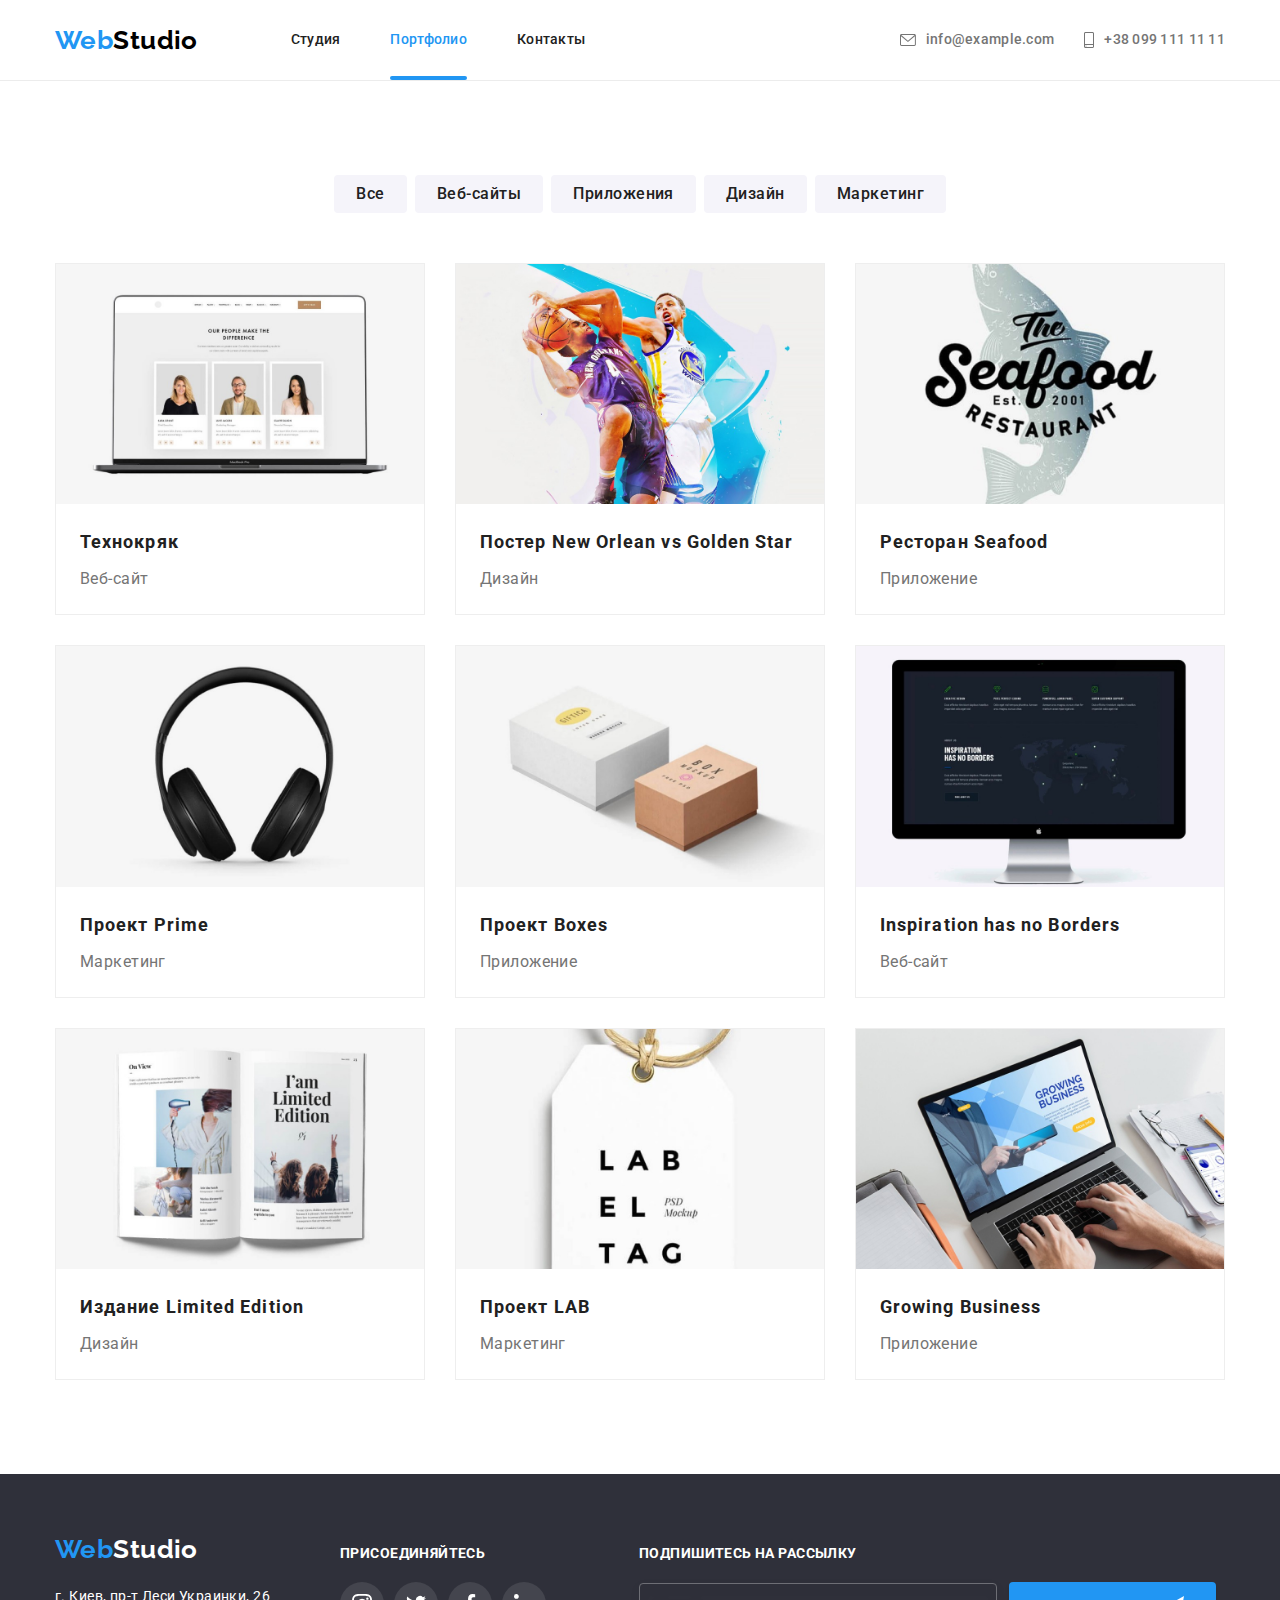
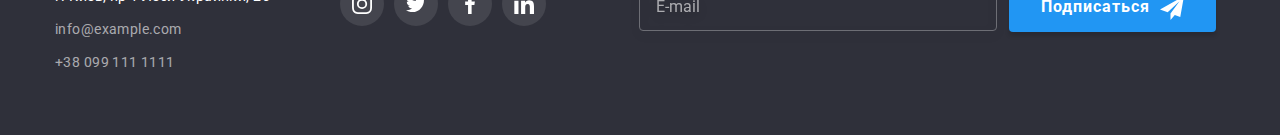
==== commit 43a7dd64: "Project is updated" ====
--- a/portfolio.html
+++ b/portfolio.html
@@ -14,23 +14,28 @@
 </head>
 
 <body>
-    <!-- <header class="page-header">
+    <header class="page-header">
         <div class="container page-header__container">
             <nav class="header-nav">
-                <a class="logo header-nav__logo link" href="./index.html">
+                <a class="logo header-nav__logo link" href="./index.html" target="_blank">
                     <span class="logo__text">Web</span><span class="logo__text--dark">Studio</span>
                 </a>
                 <ul class="menu list">
                     <li class="menu__item">
-                        <a class="menu__link link" href="./index.html">Студия</a>
+                        <a class="menu__link link link" href="./index.html" target="_blank">Студия</a>
                     </li>
                     <li class="menu__item">
-                        <a class="menu__link link menu__link--current" href="./portfolio.html">Портфолио</a>
+                        <a class="menu__link link menu__link--current" href="./portfolio.html" target="_blank">Портфолио</a>
                     </li>
                     <li class="menu__item">
                         <a class="menu__link link" href="#footer">Контакты</a>
                     </li>
                 </ul>
+                <button data-menu-open class="burger-btn burger-btn--indent" type="button">
+                    <svg class="burger-btn__icon" width="40" height="40" aria-label="Переключатель мобильного меню">
+                        <use href="./images/icons.svg/symbol-defs.svg#burger-btn"></use>
+                    </svg>
+                </button>
             </nav>
             <ul class="page-header__contact-list list">
                 <li class="page-header__contact-item">
@@ -51,7 +56,7 @@
                 </li>
             </ul>
         </div>
-    </header> -->
+    </header>
 
     <main>
         <section class="portfolio section">
@@ -68,7 +73,19 @@
                     <li class="portfolio__work-item portfolio__work-item--indent">
                         <a class="portfolio__work-link link" href="">
                             <div class="product">
-                                <img class="product__img" src="./images/portfolio/image-1.jpg" alt="Веб-страница на ноутбуке">
+                                <img class="product__img" 
+                                srcset="./images/portfolio/img-1_354.jpg 354w, 
+                                        ./images/portfolio/img-1_370.jpg 370w, 
+                                        ./images/portfolio/img-1_450.jpg 450w, 
+                                        ./images/portfolio/img-1_708.jpg 708w,
+                                        ./images/portfolio/img-1_740.jpg 740w,
+                                        ./images/portfolio/img-1_900.jpg 900w"
+                                src="./images/portfolio/img-1_450.jpg" 
+                                sizes="(min-width: 1200) 370px, (min-width: 768) 354px, (max-width: 767) 450px, 100vw"
+                                width="450"
+                                height="294"
+                                loading="lazy"
+                                alt="Веб-страница на ноутбуке">
                                 <div class="product__text-block">
                                     <p class="product__description product__description--indent">Ресурс предлагает комплексные предложения с разным уровнем функционала и сервисов. Все это позволит посетителю получить исчерпывающие сведения о компании или частном лице.</p>
                                 </div>
@@ -82,8 +99,19 @@
                     <li class="portfolio__work-item portfolio__work-item--indent">
                         <a class="portfolio__work-link link" href="">
                             <div class="product">
-                                <img class="product__img" src="./images/portfolio/image-2.jpg" alt="Баскетбольный матч"
-                                    width="" height="294">
+                                <img class="product__img" 
+                                srcset="./images/portfolio/img-2_354.jpg 354w, 
+                                        ./images/portfolio/img-2_370.jpg 370w, 
+                                        ./images/portfolio/img-2_450.jpg 450w, 
+                                        ./images/portfolio/img-2_708.jpg 708w,
+                                        ./images/portfolio/img-2_740.jpg 740w,
+                                        ./images/portfolio/img-2_900.jpg 900w"
+                                src="./images/portfolio/img-2_450.jpg" 
+                                sizes="(min-width: 1200) 370px, (min-width: 768) 354px, (max-width: 767) 450px, 100vw"
+                                width="450"
+                                height="294"
+                                loading="lazy" 
+                                alt="Баскетбольный матч">
                                 <div class="product__text-block">
                                     <p class="product__description product__description--indent">Ресурс предлагает
                                         комплексные предложения с разным уровнем функционала и сервисов. Все это
@@ -100,7 +128,19 @@
                     <li class="portfolio__work-item portfolio__work-item--indent">
                         <a class="portfolio__work-link link" href="">
                             <div class="product">
-                                <img class="product__img" src="./images/portfolio/image-3.jpg" alt="Логотип ресторана" >
+                                <img class="product__img" 
+                                srcset="./images/portfolio/img-3_354.jpg 354w, 
+                                        ./images/portfolio/img-3_370.jpg 370w, 
+                                        ./images/portfolio/img-3_450.jpg 450w, 
+                                        ./images/portfolio/img-3_708.jpg 708w,
+                                        ./images/portfolio/img-3_740.jpg 740w,
+                                        ./images/portfolio/img-3_900.jpg 900w"
+                                src="./images/portfolio/img-3_450.jpg" 
+                                sizes="(min-width: 1200) 370px, (min-width: 768) 354px, (max-width: 767) 450px, 100vw"
+                                width="450"
+                                height="294"
+                                loading="lazy" 
+                                alt="Логотип ресторана" >
                                 <div class="product__text-block">
                                     <p class="product__description product__description--indent">Ресурс предлагает
                                         комплексные предложения с разным уровнем функционала и сервисов. Все это
@@ -117,7 +157,19 @@
                     <li class="portfolio__work-item portfolio__work-item--indent">
                         <a class="portfolio__work-link link" href="">
                             <div class="product">
-                                <img class="product__img" src="./images/portfolio/image-4.jpg" alt="Полноразмерные наушники" >
+                                <img class="product__img" 
+                                srcset="./images/portfolio/img-4_354.jpg 354w, 
+                                        ./images/portfolio/img-4_370.jpg 370w, 
+                                        ./images/portfolio/img-4_450.jpg 450w, 
+                                        ./images/portfolio/img-4_708.jpg 708w,
+                                        ./images/portfolio/img-4_740.jpg 740w,
+                                        ./images/portfolio/img-4_900.jpg 900w"
+                                src="./images/portfolio/img-4_450.jpg" 
+                                sizes="(min-width: 1200) 370px, (min-width: 768) 354px, (max-width: 767) 450px, 100vw"
+                                width="450"
+                                height="294"
+                                loading="lazy" 
+                                alt="Полноразмерные наушники" >
                                 <div class="product__text-block">
                                     <p class="product__description product__description--indent">Ресурс предлагает
                                         комплексные предложения с разным уровнем функционала и сервисов. Все это
@@ -134,7 +186,19 @@
                     <li class="portfolio__work-item portfolio__work-item--indent">
                         <a class="portfolio__work-link link" href="">
                             <div class="product">
-                                <img class="product__img" src="./images/portfolio/image-5.jpg" alt="Коробки с логотипами" >
+                                <img class="product__img" 
+                                srcset="./images/portfolio/img-5_354.jpg 354w, 
+                                        ./images/portfolio/img-5_370.jpg 370w, 
+                                        ./images/portfolio/img-5_450.jpg 450w, 
+                                        ./images/portfolio/img-5_708.jpg 708w,
+                                        ./images/portfolio/img-5_740.jpg 740w,
+                                        ./images/portfolio/img-5_900.jpg 900w"
+                                src="./images/portfolio/img-5_450.jpg" 
+                                sizes="(min-width: 1200) 370px, (min-width: 768) 354px, (max-width: 767) 450px, 100vw"
+                                width="450"
+                                height="294"
+                                loading="lazy" 
+                                alt="Коробки с логотипами" >
                                 <div class="product__text-block">
                                     <p class="product__description product__description--indent">Ресурс предлагает
                                         комплексные предложения с разным уровнем функционала и сервисов. Все это
@@ -151,7 +215,19 @@
                     <li class="portfolio__work-item portfolio__work-item--indent">
                         <a class="portfolio__work-link link" href="">
                             <div class="product">
-                                <img class="product__img" src="./images/portfolio/image-6.jpg" alt="Веб-страница на компьютере" >
+                                <img class="product__img" 
+                                srcset="./images/portfolio/img-6_354.jpg 354w, 
+                                        ./images/portfolio/img-6_370.jpg 370w, 
+                                        ./images/portfolio/img-6_450.jpg 450w, 
+                                        ./images/portfolio/img-6_708.jpg 708w,
+                                        ./images/portfolio/img-6_740.jpg 740w,
+                                        ./images/portfolio/img-6_900.jpg 900w"
+                                src="./images/portfolio/img-6_450.jpg" 
+                                sizes="(min-width: 1200) 370px, (min-width: 768) 354px, (max-width: 767) 450px, 100vw"
+                                width="450"
+                                height="294"
+                                loading="lazy" 
+                                alt="Веб-страница на компьютере" >
                                 <div class="product__text-block">
                                     <p class="product__description product__description--indent">Ресурс предлагает
                                         комплексные предложения с разным уровнем функционала и сервисов. Все это
@@ -168,7 +244,19 @@
                     <li class="portfolio__work-item portfolio__work-item--indent">
                         <a class="portfolio__work-link link" href="">
                             <div class="product">
-                                <img class="product__img" src="./images/portfolio/image-7.jpg" alt="Разворот журнала" >
+                                <img class="product__img" 
+                                srcset="./images/portfolio/img-7_354.jpg 354w, 
+                                        ./images/portfolio/img-7_370.jpg 370w, 
+                                        ./images/portfolio/img-7_450.jpg 450w, 
+                                        ./images/portfolio/img-7_708.jpg 708w,
+                                        ./images/portfolio/img-7_740.jpg 740w,
+                                        ./images/portfolio/img-7_900.jpg 900w"
+                                src="./images/portfolio/img-7_450.jpg" 
+                                sizes="(min-width: 1200) 370px, (min-width: 768) 354px, (max-width: 767) 450px, 100vw"
+                                width="450"
+                                height="294"
+                                loading="lazy" 
+                                alt="Разворот журнала" >
                                 <div class="product__text-block">
                                     <p class="product__description product__description--indent">Ресурс предлагает
                                         комплексные предложения с разным уровнем функционала и сервисов. Все это
@@ -185,7 +273,19 @@
                     <li class="portfolio__work-item portfolio__work-item--indent">
                         <a class="portfolio__work-link link" href="">
                             <div class="product">
-                                <img class="product__img" src="./images/portfolio/image-8.jpg" alt="Лейбл" >
+                                <img class="product__img" 
+                                srcset="./images/portfolio/img-8_354.jpg 354w, 
+                                        ./images/portfolio/img-8_370.jpg 370w, 
+                                        ./images/portfolio/img-8_450.jpg 450w, 
+                                        ./images/portfolio/img-8_708.jpg 708w,
+                                        ./images/portfolio/img-8_740.jpg 740w,
+                                        ./images/portfolio/img-8_900.jpg 900w"
+                                src="./images/portfolio/img-8_450.jpg" 
+                                sizes="(min-width: 1200) 370px, (min-width: 768) 354px, (max-width: 767) 450px, 100vw"
+                                width="450"
+                                height="294"
+                                loading="lazy" 
+                                alt="Лейбл" >
                                 <div class="product__text-block">
                                     <p class="product__description product__description--indent">Ресурс предлагает
                                         комплексные предложения с разным уровнем функционала и сервисов. Все это
@@ -202,7 +302,19 @@
                     <li class="portfolio__work-item portfolio__work-item--indent">
                         <a class="portfolio__work-link link" href="">
                             <div class="product">
-                                <img class="product__img" src="./images/portfolio/image-9.jpg" alt="Человек на веб-странице" >
+                                <img class="product__img" 
+                                srcset="./images/portfolio/img-9_354.jpg 354w, 
+                                        ./images/portfolio/img-9_370.jpg 370w, 
+                                        ./images/portfolio/img-9_450.jpg 450w, 
+                                        ./images/portfolio/img-9_708.jpg 708w,
+                                        ./images/portfolio/img-9_740.jpg 740w,
+                                        ./images/portfolio/img-9_900.jpg 900w"
+                                src="./images/portfolio/img-9_450.jpg" 
+                                sizes="(min-width: 1200) 370px, (min-width: 768) 354px, (max-width: 767) 450px, 100vw"
+                                width="450"
+                                height="294"
+                                loading="lazy" 
+                                alt="Человек на веб-странице" >
                                 <div class="product__text-block">
                                     <p class="product__description product__description--indent">Ресурс предлагает
                                         комплексные предложения с разным уровнем функционала и сервисов. Все это
@@ -287,6 +399,53 @@
         </div>
     </footer>
 
+    <div data-menu class="mobile-menu is-closed">
+        <div class="mobile-menu__container">
+            <button data-menu-close class="mobile-close-btn" type="button">
+                <svg class="mobile-close-btn__icon" width="40" height="40">
+                    <use href="./images/icons.svg/symbol-defs.svg#mobile-close-icon"></use>
+                </svg>
+            </button>
+            <ul class="mobile-menu__nav list">
+                <li class="mobile-menu__item mobile-menu__item--indent">
+                    <a href="./index.html" class="mobile-menu__link mobile-menu__link--current link"
+                        target="_blank">Студия</a>
+                </li>
+                <li class="mobile-menu__item mobile-menu__item--indent">
+                    <a href="./portfolio.html" class="mobile-menu__link link" target="_blank">Портфолио</a>
+                </li>
+                <li class="mobile-menu__item mobile-menu__item--indent">
+                    <a href="#footer" class="mobile-menu__link link" target="_blank">Контакты</a>
+                </li>
+            </ul>
+            <ul class="mobile-menu__contact-list mobile-menu__contact-list--indent list">
+                <li class="mobile-menu__contact-item mobile-menu__contact-item--indent">
+                    <a href="tel:+380961111111" class="mobile-menu__contact-link mobile-menu__contact-tel link">+38 096 111
+                        11 11</a>
+                </li>
+                <li class="mobile-menu__contact-item mobile-menu__contact-item--indent">
+                    <a href="mailto:info@devstudio.com"
+                        class="mobile-menu__contact-link mobile-menu__contact-mail link">info@devstudio.com</a>
+                </li>
+            </ul>
+            <ul class="mobile-menu__socials-list list">
+                <li class="mobile-menu__socials-item mobile-menu__socials-item--indent">
+                    <a href="" class="mobile-menu__socials-link link">Instagram</a>
+                </li>
+                <li class="mobile-menu__socials-item mobile-menu__socials-item--indent">
+                    <a href="" class="mobile-menu__socials-link link">Twitter</a>
+                </li>
+                <li class="mobile-menu__socials-item mobile-menu__socials-item--indent">
+                    <a href="" class="mobile-menu__socials-link link">Facebook</a>
+                </li>
+                <li class="mobile-menu__socials-item mobile-menu__socials-item--indent">
+                    <a href="" class="mobile-menu__socials-link link">LinkedIn</a>
+                </li>
+            </ul>
+        </div>
+    </div>
+
+    <script src="./js/mobile-menu.js"></script>
 </body>
 
 </html>--- a/css/main.min.css
+++ b/css/main.min.css
@@ -1,2 +1,2 @@
-:root{--main-text-color: #757575;--secondary-text-color: #212121;--second-logo-color: #000000;--accent-color: #FFFFFF;--footer-contact-color: rgba(255, 255, 255, 0.6);--secondary-background-color: #2F303A;--accent-background-color: #F5F4FA;--hover-color: #2196F3;--main-button-hover-color: #188CE8;--placeholder-cl: rgba(117, 117, 117, 0.5);--modal-border-cl: rgba(33, 33, 33, 0.2);--close-btn-border-cl: #e5e5e5;--backdrop-cl: rgba(0, 0, 0, 0.2);--portfolio-border-cl: #eeeeee;--portfolio-text-block-cl: rgba(33, 150, 243, 0.9);--footer-mailing-cl: #ACACB0;--footer-input-border-cl: #6D6E75;--customers-cl: #AFB1B8;--footer-socials-bg-cl: #44454e;--occupation-text-bg-cl: rgba(47, 48, 58, 0.8);--overlay-bg-cl: #C4C4C4;--header-border-cl: #ececec}.visually-hidden{position:absolute;width:1px;height:1px;margin:-1px;border:0;padding:0;white-space:nowrap;-webkit-clip-path:inset(100%);clip-path:inset(100%);clip:rect(0 0 0 0);overflow:hidden}html{scroll-behavior:smooth}body{font-family:'Roboto', 'Arial', sans-serif;font-style:normal;font-weight:400;font-size:14px;line-height:1.14;letter-spacing:0.03em;color:var(--main-text-color);background-color:var(--accent-color)}.section{padding-top:60px;padding-bottom:60px}@media screen and (min-width: 768px){.section{padding-top:60px;padding-bottom:60px}}@media screen and (min-width: 1200px){.section{padding-top:94px;padding-bottom:94px}}.list{list-style:none;margin:0;padding:0}.link{text-decoration:none;margin:0;padding:0}img{display:block;max-width:100%;height:auto}.container{padding-left:15px;padding-right:15px;margin-left:auto;margin-right:auto}@media screen and (min-width: 480px){.container{width:480px}}@media screen and (min-width: 768px){.container{width:768px}}@media screen and (min-width: 1200px){.container{width:1200px}}.backdrop.is-hidden{opacity:0;pointer-events:none;visibility:hidden}.backdrop.is-hidden .modal{-webkit-transform:translate(-50%, -50%) scale(0.5);transform:translate(-50%, -50%) scale(0.5)}.mobile-menu.is-closed{opacity:0;pointer-events:none;visibility:hidden}.mobile-menu.is-closed .mobile-menu__container{-webkit-transform:translateX(-100%);transform:translateX(-100%)}.logo{font-family:'Raleway', "Arial", sans-serif;font-weight:700}@media screen and (max-width: 1199.98px){.logo{font-size:24px;line-height:1.17;padding-top:16px;padding-bottom:16px}}@media screen and (min-width: 1200px){.logo{font-size:26px;line-height:1.19}}.logo__text{color:var(--hover-color)}.logo__text--dark{color:var(--second-logo-color)}.logo__text--light{color:var(--accent-color)}@media screen and (max-width: 767.98px){.burger-btn{display:-webkit-box;display:-ms-flexbox;display:flex;-webkit-box-align:center;-ms-flex-align:center;align-items:center;-webkit-box-pack:center;-ms-flex-pack:center;justify-content:center;padding:0px;color:var(--second-logo-color);background-color:transparent;border:transparent;cursor:pointer;-webkit-transition:color 250ms cubic-bezier(0.4, 0, 0.2, 1);transition:color 250ms cubic-bezier(0.4, 0, 0.2, 1)}.burger-btn--indent{margin-left:auto}.burger-btn:hover,.burger-btn:focus{color:var(--hover-color)}}@media screen and (min-width: 768px){.burger-btn{display:none}}.burger-btn__icon{fill:currentColor}.btn{font-family:inherit;font-weight:700;font-size:16px;line-height:1.88;letter-spacing:0.06em;cursor:pointer;color:var(--accent-color);background-color:var(--hover-color);min-width:200px;padding:10px 32px;border:none;border-radius:4px;-webkit-box-shadow:0px 4px 4px rgba(0,0,0,0.15);box-shadow:0px 4px 4px rgba(0,0,0,0.15);-webkit-transition:background-color 250ms cubic-bezier(0.4, 0, 0.2, 1);transition:background-color 250ms cubic-bezier(0.4, 0, 0.2, 1)}.btn:hover,.btn:focus{background-color:var(--main-button-hover-color)}.modal-close-btn{position:absolute;top:8px;right:8px;display:-webkit-box;display:-ms-flexbox;display:flex;-webkit-box-align:center;-ms-flex-align:center;align-items:center;-webkit-box-pack:center;-ms-flex-pack:center;justify-content:center;width:30px;height:30px;color:var(--second-logo-color);border-radius:50%;border:1px solid var(--close-btn-border-cl);background-color:var(--accent-color);cursor:pointer;outline:transparent;-webkit-transition:color 250ms cubic-bezier(0.4, 0, 0.2, 1);transition:color 250ms cubic-bezier(0.4, 0, 0.2, 1)}.modal-close-btn:hover,.modal-close-btn:focus{color:var(--hover-color)}.modal-close-btn__icon{fill:currentColor}.mobile-close-btn{position:absolute;top:10px;right:15px;display:-webkit-box;display:-ms-flexbox;display:flex;-webkit-box-align:center;-ms-flex-align:center;align-items:center;-webkit-box-pack:center;-ms-flex-pack:center;justify-content:center;padding:0;color:var(--secondary-text-color);background-color:var(--accent-color);border:1px solid transparent;cursor:pointer;outline:transparent;-webkit-transition:color 250ms cubic-bezier(0.4, 0, 0.2, 1);transition:color 250ms cubic-bezier(0.4, 0, 0.2, 1)}.mobile-close-btn:hover,.mobile-close-btn:focus{color:var(--hover-color)}.mobile-close-btn__icon{fill:currentColor}.filter__list{display:-webkit-box;display:-ms-flexbox;display:flex;-webkit-box-pack:center;-ms-flex-pack:center;justify-content:center}@media screen and (max-width: 767.98px){.filter__list{-ms-flex-wrap:wrap;flex-wrap:wrap;-webkit-box-pack:start;-ms-flex-pack:start;justify-content:start}}@media screen and (min-width: 768px){.filter__list{-ms-flex-wrap:nowrap;flex-wrap:nowrap;gap:8px;-webkit-box-pack:center;-ms-flex-pack:center;justify-content:center}}.filter__btn{min-width:73px;padding:6px 22px;font-family:inherit;font-weight:500;font-size:16px;line-height:1.62;letter-spacing:0.03em;color:var(--secondary-text-color);background-color:var(--accent-background-color);border:none;border-radius:4px;cursor:pointer;-webkit-transition:color 250ms cubic-bezier(0.4, 0, 0.2, 1),background-color 250ms cubic-bezier(0.4, 0, 0.2, 1),-webkit-box-shadow 250ms cubic-bezier(0.4, 0, 0.2, 1);transition:color 250ms cubic-bezier(0.4, 0, 0.2, 1),background-color 250ms cubic-bezier(0.4, 0, 0.2, 1),-webkit-box-shadow 250ms cubic-bezier(0.4, 0, 0.2, 1);transition:color 250ms cubic-bezier(0.4, 0, 0.2, 1),background-color 250ms cubic-bezier(0.4, 0, 0.2, 1),box-shadow 250ms cubic-bezier(0.4, 0, 0.2, 1);transition:color 250ms cubic-bezier(0.4, 0, 0.2, 1),background-color 250ms cubic-bezier(0.4, 0, 0.2, 1),box-shadow 250ms cubic-bezier(0.4, 0, 0.2, 1),-webkit-box-shadow 250ms cubic-bezier(0.4, 0, 0.2, 1)}.filter__btn:hover,.filter__btn:focus{color:var(--accent-color);background-color:var(--hover-color);-webkit-box-shadow:0px 3px 1px rgba(0,0,0,0.1),0px 1px 2px rgba(0,0,0,0.08),0px 2px 2px rgba(0,0,0,0.12);box-shadow:0px 3px 1px rgba(0,0,0,0.1),0px 1px 2px rgba(0,0,0,0.08),0px 2px 2px rgba(0,0,0,0.12)}@media screen and (max-width: 767.98px){.portfolio__btn-list{margin-bottom:40px}}@media screen and (min-width: 768px){.portfolio__btn-list{margin-bottom:30px}}@media screen and (min-width: 1200px){.portfolio__btn-list{margin-bottom:50px}}@media screen and (max-width: 767.98px){.portfolio__btn-item:not(:last-child){margin-right:8px}}@media screen and (max-width: 767.98px){.portfolio__btn-item:nth-child(-n+3){margin-bottom:15px}}.mobile-menu{opacity:1;-webkit-transition:opacity 250ms cubic-bezier(0.4, 0, 0.2, 1),visibility 250ms cubic-bezier(0.4, 0, 0.2, 1);transition:opacity 250ms cubic-bezier(0.4, 0, 0.2, 1),visibility 250ms cubic-bezier(0.4, 0, 0.2, 1)}.mobile-menu__container{position:fixed;top:0;left:0;width:100%;height:100%;padding:48px 40px;display:-webkit-box;display:-ms-flexbox;display:flex;-webkit-box-orient:vertical;-webkit-box-direction:normal;-ms-flex-direction:column;flex-direction:column;background-color:var(--accent-color);-webkit-transform:translateX(0%);transform:translateX(0%);-webkit-transition:-webkit-transform 250ms cubic-bezier(0.4, 0, 0.2, 1);transition:-webkit-transform 250ms cubic-bezier(0.4, 0, 0.2, 1);transition:transform 250ms cubic-bezier(0.4, 0, 0.2, 1);transition:transform 250ms cubic-bezier(0.4, 0, 0.2, 1), -webkit-transform 250ms cubic-bezier(0.4, 0, 0.2, 1)}.mobile-menu__item--indent:not(:last-child){margin-bottom:32px}.mobile-menu__link{font-size:40px;line-height:1.18;font-weight:500;letter-spacing:0.02em;color:var(--secondary-text-color);-webkit-transition:color 250ms cubic-bezier(0.4, 0, 0.2, 1);transition:color 250ms cubic-bezier(0.4, 0, 0.2, 1)}.mobile-menu__link:hover,.mobile-menu__link:focus{color:var(--hover-color)}.mobile-menu__link--current{color:var(--hover-color)}.mobile-menu__contact-list--indent{margin-top:auto;margin-bottom:64px}.mobile-menu__contact-item--indent:not(:last-child){margin-bottom:32px}.mobile-menu__contact-tel{font-weight:500;font-size:34px;line-height:1.18;letter-spacing:0.02em;color:var(--hover-color)}.mobile-menu__contact-mail{font-weight:500;font-size:24px;line-height:1.17;letter-spacing:0.02em;color:var(--main-text-color)}.mobile-menu__socials-list{display:-webkit-box;display:-ms-flexbox;display:flex}.mobile-menu__socials-item{display:-webkit-box;display:-ms-flexbox;display:flex;-webkit-box-align:center;-ms-flex-align:center;align-items:center;-ms-flex-wrap:wrap;flex-wrap:wrap}.mobile-menu__socials-item::after{content:'';display:block;width:22px;height:0px;-webkit-transform:rotate(90deg);transform:rotate(90deg);color:var(--modal-border-cl);border:1px solid var(--modal-border-cl)}.mobile-menu__socials-item:nth-last-child(-n+1)::after{display:none}.mobile-menu__socials-link{font-weight:500;font-size:18px;line-height:1.22;letter-spacing:0.02em;color:var(--hover-color)}.backdrop{position:fixed;top:0;left:0;width:100%;height:100%;overflow-y:scroll;background-color:var(--backdrop-cl);opacity:1;-webkit-transition:opacity 250ms cubic-bezier(0.4, 0, 0.2, 1),visibility 250ms cubic-bezier(0.4, 0, 0.2, 1);transition:opacity 250ms cubic-bezier(0.4, 0, 0.2, 1),visibility 250ms cubic-bezier(0.4, 0, 0.2, 1)}@media screen and (min-width: 480px){.backdrop{padding-left:15px;padding-right:15px}}.modal{position:absolute;top:50%;left:50%;padding:40px;background-color:var(--accent-color);-webkit-box-shadow:0px 1px 3px rgba(0,0,0,0.12),0px 1px 1px rgba(0,0,0,0.14),0px 2px 1px rgba(0,0,0,0.2);box-shadow:0px 1px 3px rgba(0,0,0,0.12),0px 1px 1px rgba(0,0,0,0.14),0px 2px 1px rgba(0,0,0,0.2);border-radius:4px;-webkit-transform:translate(-50%, -50%) scale(1);transform:translate(-50%, -50%) scale(1);-webkit-transition:-webkit-transform 250ms cubic-bezier(0.4, 0, 0.2, 1);transition:-webkit-transform 250ms cubic-bezier(0.4, 0, 0.2, 1);transition:transform 250ms cubic-bezier(0.4, 0, 0.2, 1);transition:transform 250ms cubic-bezier(0.4, 0, 0.2, 1), -webkit-transform 250ms cubic-bezier(0.4, 0, 0.2, 1)}@media screen and (max-width: 1199.98px){.modal{width:100%}}@media screen and (min-width: 1200px){.modal{width:528px}}.modal__title{display:block;font-weight:700;font-size:20px;color:var(--secondary-text-color)}@media screen and (max-width: 1199.98px){.modal__title{line-height:1.5}}@media screen and (min-width: 1200px){.modal__title{line-height:1.15}}.modal__title--indent{margin-bottom:12px;text-align:center}.modal-form{display:-webkit-box;display:-ms-flexbox;display:flex;-webkit-box-orient:vertical;-webkit-box-direction:normal;-ms-flex-direction:column;flex-direction:column}.modal-form__group{position:relative}.modal-form__group--indent{margin-bottom:10px}.modal-form__label{display:block;font-size:12px;line-height:1.17;letter-spacing:0.01em}.modal-form__label--indent{margin-bottom:4px}.modal-form__input{padding-left:42px;width:100%;height:40px;border:1px solid var(--modal-border-cl);border-radius:4px;outline:transparent;-webkit-transition:border-color 250ms cubic-bezier(0.4, 0, 0.2, 1);transition:border-color 250ms cubic-bezier(0.4, 0, 0.2, 1)}.modal-form__input:focus{border-color:var(--hover-color)}.modal-form__icon{position:absolute;bottom:11px;left:12px;fill:var(--secondary-text-color);-webkit-transition:fill 250ms cubic-bezier(0.4, 0, 0.2, 1);transition:fill 250ms cubic-bezier(0.4, 0, 0.2, 1)}.modal-form__input:focus ~ .modal-form__icon{fill:var(--hover-color)}.modal-form__textarea{padding:12px 16px;width:100%;height:120px;resize:none;border:1px solid var(--modal-border-cl);border-radius:4px;outline:transparent;-webkit-transition:border-color 250ms cubic-bezier(0.4, 0, 0.2, 1);transition:border-color 250ms cubic-bezier(0.4, 0, 0.2, 1)}.modal-form__textarea::-webkit-input-placeholder{font-size:12px;line-height:1.14;letter-spacing:0.01em;color:var(--placeholder-cl)}.modal-form__textarea:-ms-input-placeholder{font-size:12px;line-height:1.14;letter-spacing:0.01em;color:var(--placeholder-cl)}.modal-form__textarea::-ms-input-placeholder{font-size:12px;line-height:1.14;letter-spacing:0.01em;color:var(--placeholder-cl)}.modal-form__textarea::placeholder{font-size:12px;line-height:1.14;letter-spacing:0.01em;color:var(--placeholder-cl)}.modal-form__textarea:focus{border-color:var(--hover-color)}.modal-form__group--textarea--indent{margin-bottom:20px}.modal-form__checkbox-group{display:-webkit-box;display:-ms-flexbox;display:flex;-webkit-box-align:center;-ms-flex-align:center;align-items:center;-webkit-box-pack:center;-ms-flex-pack:center;justify-content:center}.modal-form__checkbox-group--indent{margin-bottom:30px}.modal-form__agreement{line-height:1.71}@media screen and (max-width: 1199.98px){.modal-form__agreement{font-size:12px;line-height:1.17}}@media screen and (min-width: 1200px){.modal-form__agreement{font-size:14px;line-height:1.71}}.modal-form__treaty{color:var(--hover-color)}.modal-btn{width:200px;margin-left:auto;margin-right:auto}.custom-checkbox{display:inline-block;width:16px;height:15px;border:2px solid var(--secondary-text-color);border-radius:2px}.modal-form__custom-checkbox{margin-right:8px}.modal-form__checkbox:checked+.custom-checkbox{background-image:url("../images/check-icon.svg");background-color:var(--hover-color);background-size:contain;background-origin:border-box;border-color:var(--hover-color)}.modal-form__checkbox:focus+.custom-checkbox{border-color:var(--hover-color)}.socials-list{display:-webkit-box;display:-ms-flexbox;display:flex;-webkit-box-align:center;-ms-flex-align:center;align-items:center}.socials__item{width:44px;height:44px}.socials__item--indent:not(:last-child){margin-right:10px}.socials__icon{display:-webkit-box;display:-ms-flexbox;display:flex;fill:currentColor}.socials__link{display:-webkit-box;display:-ms-flexbox;display:flex;-webkit-box-align:center;-ms-flex-align:center;align-items:center;-webkit-box-pack:center;-ms-flex-pack:center;justify-content:center;width:100%;height:100%;border-radius:50%;-webkit-transition:color 250ms cubic-bezier(0.4, 0, 0.2, 1),background-color 250ms cubic-bezier(0.4, 0, 0.2, 1);transition:color 250ms cubic-bezier(0.4, 0, 0.2, 1),background-color 250ms cubic-bezier(0.4, 0, 0.2, 1)}.socials__link:hover,.socials__link:focus{color:var(--accent-color);background-color:var(--hover-color)}.socials__link--light{color:var(--customers-cl);background-color:var(--accent-color)}.socials__link--dark{color:var(--accent-color);background-color:var(--footer-socials-bg-cl)}.page-header{border-bottom:1px solid var(--header-border-cl)}.page-header__container{display:-webkit-box;display:-ms-flexbox;display:flex;-webkit-box-align:center;-ms-flex-align:center;align-items:center}@media screen and (max-width: 767.98px){.page-header__container{display:block}}.header-nav{display:-webkit-box;display:-ms-flexbox;display:flex;-webkit-box-align:center;-ms-flex-align:center;align-items:center}@media screen and (min-width: 768px){.header-nav__logo{margin-right:88px}}@media screen and (min-width: 1200px){.header-nav__logo{margin-right:93px}}.menu{display:-webkit-box;display:-ms-flexbox;display:flex}@media screen and (max-width: 767.98px){.menu{display:none}}.menu__item:not(:last-child){margin-right:50px}.menu__link{display:block;padding-top:32px;padding-bottom:32px;font-weight:500;letter-spacing:0.02em;color:var(--secondary-text-color);-webkit-transition:color 250ms cubic-bezier(0.4, 0, 0.2, 1);transition:color 250ms cubic-bezier(0.4, 0, 0.2, 1)}.menu__link:hover,.menu__link:focus{color:var(--hover-color)}.menu__link--current{position:relative;color:var(--hover-color)}.menu__link--current::after{content:'';display:inline-block;position:absolute;left:0;bottom:0;width:100%;height:4px;border-radius:2px;background-color:var(--hover-color)}.page-header__contact-list{display:-webkit-box;display:-ms-flexbox;display:flex;margin-left:auto}@media screen and (max-width: 767.98px){.page-header__contact-list{display:none}}@media screen and (min-width: 768px) and (max-width: 1199.98px){.page-header__contact-list{-webkit-box-orient:vertical;-webkit-box-direction:normal;-ms-flex-direction:column;flex-direction:column;gap:10px}}@media screen and (min-width: 1200px){.page-header__contact-item:not(:last-child){margin-right:30px}}.page-header__contact-link{display:-webkit-box;display:-ms-flexbox;display:flex;-webkit-box-align:center;-ms-flex-align:center;align-items:center;font-weight:500;letter-spacing:0.02em;color:var(--main-text-color);-webkit-transition:color 250ms cubic-bezier(0.4, 0, 0.2, 1);transition:color 250ms cubic-bezier(0.4, 0, 0.2, 1)}@media screen and (min-width: 768px) and (max-width: 1199.98px){.page-header__contact-link{font-size:12px;line-height:1.17}}@media screen and (min-width: 1200px){.page-header__contact-link{font-size:14px;line-height:1.14;padding-top:32px;padding-bottom:32px}}.page-header__contact-link:hover,.page-header__contact-link:focus{color:var(--hover-color)}.page-header__contact-icon{display:inline-block;fill:currentColor}@media screen and (min-width: 768px) and (max-width: 1199.98px){.page-header__contact-icon{margin-right:8px}}@media screen and (min-width: 1200px){.page-header__contact-icon{margin-right:10px}}@media screen and (max-width: 1199.98px){.envelope-icon{width:14px;height:10px}}@media screen and (min-width: 1200px){.envelope-icon{width:16px;height:12px}}@media screen and (max-width: 1199.98px){.smartphone-icon{width:10px;height:14px}}@media screen and (min-width: 1200px){.smartphone-icon{width:10px;height:16px}}.hero{text-align:center}@media screen and (max-width: 1199.98px){.hero{padding-top:118px;padding-bottom:118px}}@media screen and (min-width: 1200px){.hero{padding-top:200px;padding-bottom:200px}}.overlay{max-width:1600px;margin-left:auto;margin-right:auto;background-image:-webkit-gradient(linear, left top, left bottom, from(rgba(47,48,58,0.4)), to(rgba(47,48,58,0.4))),url("../images/hero/banner.jpg");background-image:linear-gradient(rgba(47,48,58,0.4), rgba(47,48,58,0.4)),url("../images/hero/banner.jpg");background-color:var(--overlay-bg-cl);background-repeat:no-repeat;background-position:center;background-size:cover}.hero__title{margin-top:0;margin-bottom:30px;margin-left:auto;margin-right:auto;text-align:center;font-weight:900;letter-spacing:0.06em;text-transform:uppercase;color:var(--accent-color)}@media screen and (max-width: 1199.98px){.hero__title{width:360px;font-size:26px;line-height:1.62}}@media screen and (min-width: 1200px){.hero__title{width:696px;font-size:44px;line-height:1.36}}.benefits__title{font-weight:700;font-size:36px;line-height:1.16;color:var(--secondary-text-color)}.benefits__title--indent{margin-top:0;margin-bottom:50px;text-align:center}.benefits__title--hidden{position:absolute;width:1px;height:1px;margin:-1px;border:0;padding:0;white-space:nowrap;-webkit-clip-path:inset(100%);clip-path:inset(100%);clip:rect(0 0 0 0);overflow:hidden}.benefits__list{display:-webkit-box;display:-ms-flexbox;display:flex;-ms-flex-wrap:wrap;flex-wrap:wrap;gap:30px}@media screen and (min-width: 1200px){.benefits__list{-ms-flex-wrap:nowrap;flex-wrap:nowrap}}@media screen and (min-width: 768px){.benefits__item{width:calc((100% - 30px) / 2)}}.benefits__subtitle{font-weight:700;font-size:14px;text-transform:uppercase;color:var(--secondary-text-color)}@media screen and (max-width: 767.98px){.benefits__subtitle{text-align:center}}@media screen and (min-width: 768px){.benefits__subtitle{text-align:left}}.benefits__subtitle--indent{margin-top:0;margin-bottom:10px}.benefits__text{line-height:1.71}.benefits__text--indent{margin-top:0;margin-bottom:0}.benefits__icon-container{display:-webkit-box;display:-ms-flexbox;display:flex;-webkit-box-align:center;-ms-flex-align:center;align-items:center;-webkit-box-pack:center;-ms-flex-pack:center;justify-content:center;height:120px;background-color:var(--accent-background-color)}.benefits__icon-container--indent{margin-bottom:30px}.occupation{display:none}@media screen and (min-width: 1200px){.occupation{display:block}}.occupation--padding{padding-top:0px}.occupation__title{font-weight:700;font-size:36px;line-height:1.16;color:var(--secondary-text-color)}.occupation__title--indent{margin-top:0;margin-bottom:50px;text-align:center}.occupation__list{display:-webkit-box;display:-ms-flexbox;display:flex;-webkit-box-pack:center;-ms-flex-pack:center;justify-content:center}.occupation__item{position:relative}.occupation__item--indent:not(:last-child){margin-right:30px}.occupation__text-block{position:absolute;bottom:0;left:0;width:100%;height:70px;display:-webkit-box;display:-ms-flexbox;display:flex;-webkit-box-align:center;-ms-flex-align:center;align-items:center;-webkit-box-pack:center;-ms-flex-pack:center;justify-content:center;background-color:var(--occupation-text-bg-cl)}.occupation__text{margin-top:0;margin-bottom:0;font-weight:700;text-transform:uppercase;color:var(--accent-color)}.team{background-color:var(--accent-background-color)}.team__title{font-weight:700;font-size:28px;line-height:1.17;color:var(--secondary-text-color)}@media screen and (min-width: 1200px){.team__title{font-size:36px;line-height:1.16;margin-bottom:50px}}.team__title--indent{margin-top:0;margin-bottom:30px;text-align:center}.team__list{display:-webkit-box;display:-ms-flexbox;display:flex;-ms-flex-wrap:wrap;flex-wrap:wrap;gap:30px}@media screen and (max-width: 767.98px){.team__list{-webkit-box-orient:vertical;-webkit-box-direction:normal;-ms-flex-direction:column;flex-direction:column}}@media screen and (min-width: 768px){.team__list{-webkit-box-orient:horizontal;-webkit-box-direction:normal;-ms-flex-direction:row;flex-direction:row}}@media screen and (min-width: 1200px){.team__list{-webkit-box-orient:horizontal;-webkit-box-direction:normal;-ms-flex-direction:row;flex-direction:row}}.team__item{-webkit-box-shadow:0px 1px 3px rgba(0,0,0,0.12),0px 1px 1px rgba(0,0,0,0.14),0px 2px 1px rgba(0,0,0,0.2);box-shadow:0px 1px 3px rgba(0,0,0,0.12),0px 1px 1px rgba(0,0,0,0.14),0px 2px 1px rgba(0,0,0,0.2);border-radius:0px 0px 4px 4px}@media screen and (min-width: 480px){.team__item{width:100%}}@media screen and (min-width: 768px){.team__item{width:calc((100% - 30px) / 2)}}@media screen and (min-width: 1200px){.team__item{width:calc((100% - 90px) / 4)}}@media screen and (min-width: 480px){.team__img{width:450px;height:460px}}@media screen and (min-width: 768px){.team__img{width:354px;height:374px}}@media screen and (min-width: 1200px){.team__img{width:270px;height:260px}}.team__text-block{display:-webkit-box;display:-ms-flexbox;display:flex;-webkit-box-align:center;-ms-flex-align:center;align-items:center;-webkit-box-pack:center;-ms-flex-pack:center;justify-content:center;-webkit-box-orient:vertical;-webkit-box-direction:normal;-ms-flex-direction:column;flex-direction:column;padding-top:30px;padding-bottom:24px;background-color:var(--accent-color)}@media screen and (min-width: 1200px){.team__text-block{padding-top:30px;padding-bottom:30px}}.team__name{font-size:16px;font-weight:500;line-height:1.19;color:var(--secondary-text-color)}.team__name--indent{margin-top:0;margin-bottom:10}.team__profession{font-size:16px;line-height:1.19}.team__profession--indent{margin-top:0;margin-bottom:16px}.customers__title{font-weight:700;font-size:28px;line-height:1.18;color:var(--secondary-text-color)}@media screen and (min-width: 1200px){.customers__title{font-size:36px;line-height:1.17}}.customers__title--indent{margin-top:0;margin-bottom:30px;text-align:center}@media screen and (min-width: 1200px){.customers__title--indent{margin-top:0;margin-bottom:50px;text-align:center}}.customers__list{display:-webkit-box;display:-ms-flexbox;display:flex;-webkit-box-align:center;-ms-flex-align:center;align-items:center;-ms-flex-wrap:wrap;flex-wrap:wrap;gap:30px}@media screen and (min-width: 1200px){.customers__list{-ms-flex-wrap:nowrap;flex-wrap:nowrap}}.customers__item{height:92px}@media screen and (max-width: 767.98px){.customers__item{width:calc((100% - 30px) / 2)}}@media screen and (min-width: 768px){.customers__item{width:calc((100% - 60px) / 3)}}.customers__link{display:-webkit-box;display:-ms-flexbox;display:flex;-webkit-box-pack:center;-ms-flex-pack:center;justify-content:center;-webkit-box-align:center;-ms-flex-align:center;align-items:center;width:100%;height:100%;border:1px solid var(--customers-cl);border-radius:4px;color:var(--customers-cl);-webkit-transition:color 250ms cubic-bezier(0.4, 0, 0.2, 1),border-color 250ms cubic-bezier(0.4, 0, 0.2, 1);transition:color 250ms cubic-bezier(0.4, 0, 0.2, 1),border-color 250ms cubic-bezier(0.4, 0, 0.2, 1)}.customers__link:hover,.customers__link:focus{color:var(--hover-color);border-color:var(--hover-color)}.customers__icon{fill:currentColor}.page-footer{padding-top:60px;padding-bottom:60px;color:var(--accent-color);background-color:var(--secondary-background-color)}@media screen and (max-width: 1199.98px){.page-footer__container{text-align:center}}@media screen and (min-width: 1200px){.page-footer__container{display:-webkit-box;display:-ms-flexbox;display:flex;-webkit-box-align:baseline;-ms-flex-align:baseline;align-items:baseline}}@media screen and (min-width: 768px){.footer-contacts__container{display:-webkit-box;display:-ms-flexbox;display:flex;-webkit-box-pack:center;-ms-flex-pack:center;justify-content:center;-webkit-box-align:baseline;-ms-flex-align:baseline;align-items:baseline}.footer-contacts__container--indent{margin-bottom:60px}}@media screen and (min-width: 1200px){.footer-contacts__container--indent{margin-bottom:0px;margin-right:93px}}@media screen and (min-width: 768px){.page-footer__contact--indent{margin-right:165px}}@media screen and (min-width: 1200px){.page-footer__contact--indent{margin-right:70px}}.page-footer__logo{display:block}.page-footer__logo--indent{margin-bottom:20px}@media screen and (max-width: 767.98px){.page-footer__address{margin-bottom:60px}}@media screen and (min-width: 768px){.page-footer__address{margin-bottom:0px}}@media screen and (min-width: 1200px){.page-footer__address{margin-bottom:0px}}.page-footer__phys-adress{font-style:normal;line-height:1.71;color:var(--accent-color)}@media screen and (max-width: 1199.98px){.page-footer__phys-adress--indent{margin-top:0;margin-bottom:8px}}@media screen and (min-width: 1200px){.page-footer__phys-adress--indent{margin-top:0;margin-bottom:9px}}@media screen and (max-width: 1199.98px){.page-footer__contact-item--indent:not(:last-child){margin-bottom:9px}}@media screen and (min-width: 1200px){.page-footer__contact-item--indent:not(:last-child){margin-bottom:9px}}.page-footer__contact-link{font-style:normal;line-height:1.71;color:var(--footer-contact-color);-webkit-transition:color 250ms cubic-bezier(0.4, 0, 0.2, 1);transition:color 250ms cubic-bezier(0.4, 0, 0.2, 1)}.page-footer__contact-link:hover,.page-footer__contact-link:focus{color:var(--hover-color)}@media screen and (max-width: 767.98px){.page-footer__join{margin-bottom:60px}}@media screen and (min-width: 768px){.page-footer__join{margin-bottom:0px}}@media screen and (min-width: 1200px){.page-footer__join{margin-bottom:0px}}.join__text{display:block;font-weight:700;text-transform:uppercase;color:var(--accent-color)}.join__text--indent{margin-bottom:20px}.page-footer__socials-list{-webkit-box-pack:center;-ms-flex-pack:center;justify-content:center}@media screen and (min-width: 768px){.mailing-form{display:-webkit-box;display:-ms-flexbox;display:flex;-webkit-box-orient:vertical;-webkit-box-direction:normal;-ms-flex-direction:column;flex-direction:column;-webkit-box-align:center;-ms-flex-align:center;align-items:center}}@media screen and (min-width: 1200px){.mailing-form{display:-webkit-box;display:-ms-flexbox;display:flex;-ms-flex-wrap:nowrap;flex-wrap:nowrap;-webkit-box-orient:horizontal;-webkit-box-direction:normal;-ms-flex-direction:row;flex-direction:row;gap:12px}}.mailing__text{display:block;font-weight:700;text-transform:uppercase;color:var(--accent-color)}.mailing__text--indent{margin-bottom:20px}.mailing-form__input{padding:15px 16px;color:var(--footer-mailing-cl);background-color:transparent;border:1px solid var(--footer-input-border-cl);border-radius:4px;-webkit-filter:drop-shadow(0px 4px 4px rgba(0,0,0,0.15));filter:drop-shadow(0px 4px 4px rgba(0,0,0,0.15));outline:transparent}@media screen and (max-width: 767.98px){.mailing-form__input{width:100%}}@media screen and (min-width: 768px){.mailing-form__input{width:450px}}@media screen and (min-width: 1200px){.mailing-form__input{width:358px}}@media screen and (max-width: 1199.98px){.mailing-form__input--indent{margin-bottom:20px}}.mailing-form__input::-webkit-input-placeholder{font-size:16px;line-height:1.25;color:var(--footer-mailing-cl)}.mailing-form__input:-ms-input-placeholder{font-size:16px;line-height:1.25;color:var(--footer-mailing-cl)}.mailing-form__input::-ms-input-placeholder{font-size:16px;line-height:1.25;color:var(--footer-mailing-cl)}.mailing-form__input::placeholder{font-size:16px;line-height:1.25;color:var(--footer-mailing-cl)}.mailing-btn::after{content:'';display:inline-block;vertical-align:middle;background-image:url("../images/send-icon.svg");width:24px;height:24px;margin-left:10px}@media screen and (min-width: 768px){.portfolio__work-list{display:-webkit-box;display:-ms-flexbox;display:flex;-ms-flex-wrap:wrap;flex-wrap:wrap;gap:30px}}.portfolio__work-item{border:1px solid var(--portfolio-border-cl)}@media screen and (max-width: 767.98px){.portfolio__work-item{width:100%}.portfolio__work-item:not(:last-child){margin-bottom:30px}}@media screen and (min-width: 768px){.portfolio__work-item{width:calc((100% - 30px) / 2)}.portfolio__work-item:not(:last-child){margin-bottom:0px}}@media screen and (min-width: 1200px){.portfolio__work-item{width:calc((100% - 60px) / 3)}}.portfolio__work-link{display:block;width:100%;height:100%;-webkit-transition:-webkit-box-shadow 250ms cubic-bezier(0.4, 0, 0.2, 1);transition:-webkit-box-shadow 250ms cubic-bezier(0.4, 0, 0.2, 1);transition:box-shadow 250ms cubic-bezier(0.4, 0, 0.2, 1);transition:box-shadow 250ms cubic-bezier(0.4, 0, 0.2, 1), -webkit-box-shadow 250ms cubic-bezier(0.4, 0, 0.2, 1)}.portfolio__work-link:hover,.portfolio__work-link:focus{-webkit-box-shadow:0px 1px 1px rgba(0,0,0,0.12),0px 4px 4px rgba(0,0,0,0.06),1px 4px 6px rgba(0,0,0,0.16);box-shadow:0px 1px 1px rgba(0,0,0,0.12),0px 4px 4px rgba(0,0,0,0.06),1px 4px 6px rgba(0,0,0,0.16)}.product{position:relative;overflow:hidden}.product__text-block{position:absolute;top:0;left:0;width:100%;height:100%;padding:63px 24px;-webkit-transform:translateY(101%);transform:translateY(101%);-webkit-transition:-webkit-transform 250ms cubic-bezier(0.4, 0, 0.2, 1);transition:-webkit-transform 250ms cubic-bezier(0.4, 0, 0.2, 1);transition:transform 250ms cubic-bezier(0.4, 0, 0.2, 1);transition:transform 250ms cubic-bezier(0.4, 0, 0.2, 1), -webkit-transform 250ms cubic-bezier(0.4, 0, 0.2, 1);background-color:var(--portfolio-text-block-cl)}.portfolio__work-link:hover .product__text-block,.portfolio__work-link:focus .product__text-block{-webkit-transform:translateY(0);transform:translateY(0)}.product__img{height:294px}@media screen and (min-width: 480px){.product__img{width:450px}}@media screen and (min-width: 768px){.product__img{width:354px}}@media screen and (min-width: 768px){.product__img{width:370px}}.product__description{font-weight:400;font-size:18px;line-height:1.56;color:var(--accent-color)}.product__description--indent{margin-top:0;margin-bottom:0}.portfolio__project{padding:20px 24px}.portfolio__project-name{font-weight:700;font-size:18px;line-height:2;letter-spacing:0.06em;color:var(--secondary-text-color)}.portfolio__project-name--indent{margin-top:0;margin-bottom:4px}.portfolio__project-type{font-size:16px;line-height:1.88;color:var(--main-text-color)}.portfolio__project-type--indent{margin-top:0;margin-bottom:0}
+:root{--main-text-color: #757575;--secondary-text-color: #212121;--second-logo-color: #000000;--accent-color: #FFFFFF;--footer-contact-color: rgba(255, 255, 255, 0.6);--secondary-background-color: #2F303A;--accent-background-color: #F5F4FA;--hover-color: #2196F3;--main-button-hover-color: #188CE8;--placeholder-cl: rgba(117, 117, 117, 0.5);--modal-border-cl: rgba(33, 33, 33, 0.2);--close-btn-border-cl: #e5e5e5;--backdrop-cl: rgba(0, 0, 0, 0.2);--portfolio-border-cl: #eeeeee;--portfolio-text-block-cl: rgba(33, 150, 243, 0.9);--footer-mailing-cl: #ACACB0;--footer-input-border-cl: #6D6E75;--customers-cl: #AFB1B8;--footer-socials-bg-cl: #44454e;--occupation-text-bg-cl: rgba(47, 48, 58, 0.8);--gradient-hero-cl: rgba(47, 48, 58, 0.4);--overlay-bg-cl: #C4C4C4;--header-border-cl: #ececec}.visually-hidden{position:absolute;width:1px;height:1px;margin:-1px;border:0;padding:0;white-space:nowrap;-webkit-clip-path:inset(100%);clip-path:inset(100%);clip:rect(0 0 0 0);overflow:hidden}html{scroll-behavior:smooth}body{font-family:'Roboto', 'Arial', sans-serif;font-style:normal;font-weight:400;font-size:14px;line-height:1.14;letter-spacing:0.03em;color:var(--main-text-color);background-color:var(--accent-color)}body.modal-open{overflow:hidden}body.menu-open{overflow:hidden}.section{padding-top:60px;padding-bottom:60px}@media screen and (min-width: 768px){.section{padding-top:60px;padding-bottom:60px}}@media screen and (min-width: 1200px){.section{padding-top:94px;padding-bottom:94px}}.list{list-style:none;margin:0;padding:0}.link{text-decoration:none;margin:0;padding:0}img{display:block;max-width:100%;height:auto}.container{padding-left:15px;padding-right:15px;margin-left:auto;margin-right:auto}@media screen and (min-width: 480px){.container{width:480px}}@media screen and (min-width: 768px){.container{width:768px}}@media screen and (min-width: 1200px){.container{width:1200px}}.backdrop.is-hidden{opacity:0;pointer-events:none;visibility:hidden}.backdrop.is-hidden .modal{-webkit-transform:translate(-50%, -50%) scale(0.5);transform:translate(-50%, -50%) scale(0.5)}.mobile-menu.is-closed{opacity:0;pointer-events:none;visibility:hidden}.mobile-menu.is-closed .mobile-menu__container{-webkit-transform:translateX(-100%);transform:translateX(-100%)}.logo{font-family:'Raleway', "Arial", sans-serif;font-weight:700}@media screen and (max-width: 1199.98px){.logo{font-size:24px;line-height:1.17;padding-top:16px;padding-bottom:16px}}@media screen and (min-width: 1200px){.logo{font-size:26px;line-height:1.19}}.logo__text{color:var(--hover-color)}.logo__text--dark{color:var(--second-logo-color)}.logo__text--light{color:var(--accent-color)}@media screen and (max-width: 767.98px){.burger-btn{display:-webkit-box;display:-ms-flexbox;display:flex;-webkit-box-align:center;-ms-flex-align:center;align-items:center;-webkit-box-pack:center;-ms-flex-pack:center;justify-content:center;padding:0px;color:var(--second-logo-color);background-color:transparent;border:transparent;cursor:pointer;-webkit-transition:color 250ms cubic-bezier(0.4, 0, 0.2, 1);transition:color 250ms cubic-bezier(0.4, 0, 0.2, 1)}.burger-btn--indent{margin-left:auto}.burger-btn:hover,.burger-btn:focus{color:var(--hover-color)}}@media screen and (min-width: 768px){.burger-btn{display:none}}.burger-btn__icon{fill:currentColor}.btn{font-family:inherit;font-weight:700;font-size:16px;line-height:1.88;letter-spacing:0.06em;cursor:pointer;color:var(--accent-color);background-color:var(--hover-color);min-width:200px;padding:10px 32px;border:none;border-radius:4px;-webkit-box-shadow:0px 4px 4px rgba(0,0,0,0.15);box-shadow:0px 4px 4px rgba(0,0,0,0.15);-webkit-transition:background-color 250ms cubic-bezier(0.4, 0, 0.2, 1);transition:background-color 250ms cubic-bezier(0.4, 0, 0.2, 1)}.btn:hover,.btn:focus{background-color:var(--main-button-hover-color)}.modal-close-btn{position:absolute;top:8px;right:8px;display:-webkit-box;display:-ms-flexbox;display:flex;-webkit-box-align:center;-ms-flex-align:center;align-items:center;-webkit-box-pack:center;-ms-flex-pack:center;justify-content:center;width:30px;height:30px;color:var(--second-logo-color);border-radius:50%;border:1px solid var(--close-btn-border-cl);background-color:var(--accent-color);cursor:pointer;outline:transparent;-webkit-transition:color 250ms cubic-bezier(0.4, 0, 0.2, 1);transition:color 250ms cubic-bezier(0.4, 0, 0.2, 1)}.modal-close-btn:hover,.modal-close-btn:focus{color:var(--hover-color)}.modal-close-btn__icon{fill:currentColor}.mobile-close-btn{position:absolute;top:10px;right:15px;display:-webkit-box;display:-ms-flexbox;display:flex;-webkit-box-align:center;-ms-flex-align:center;align-items:center;-webkit-box-pack:center;-ms-flex-pack:center;justify-content:center;padding:0;color:var(--secondary-text-color);background-color:var(--accent-color);border:1px solid transparent;cursor:pointer;outline:transparent;-webkit-transition:color 250ms cubic-bezier(0.4, 0, 0.2, 1);transition:color 250ms cubic-bezier(0.4, 0, 0.2, 1)}.mobile-close-btn:hover,.mobile-close-btn:focus{color:var(--hover-color)}.mobile-close-btn__icon{fill:currentColor}.filter__list{display:-webkit-box;display:-ms-flexbox;display:flex;-webkit-box-pack:center;-ms-flex-pack:center;justify-content:center}@media screen and (max-width: 767.98px){.filter__list{-ms-flex-wrap:wrap;flex-wrap:wrap;-webkit-box-pack:start;-ms-flex-pack:start;justify-content:start}}@media screen and (min-width: 768px){.filter__list{-ms-flex-wrap:nowrap;flex-wrap:nowrap;gap:8px;-webkit-box-pack:center;-ms-flex-pack:center;justify-content:center}}.filter__btn{min-width:73px;padding:6px 22px;font-family:inherit;font-weight:500;font-size:16px;line-height:1.62;letter-spacing:0.03em;color:var(--secondary-text-color);background-color:var(--accent-background-color);border:none;border-radius:4px;cursor:pointer;-webkit-transition:color 250ms cubic-bezier(0.4, 0, 0.2, 1),background-color 250ms cubic-bezier(0.4, 0, 0.2, 1),-webkit-box-shadow 250ms cubic-bezier(0.4, 0, 0.2, 1);transition:color 250ms cubic-bezier(0.4, 0, 0.2, 1),background-color 250ms cubic-bezier(0.4, 0, 0.2, 1),-webkit-box-shadow 250ms cubic-bezier(0.4, 0, 0.2, 1);transition:color 250ms cubic-bezier(0.4, 0, 0.2, 1),background-color 250ms cubic-bezier(0.4, 0, 0.2, 1),box-shadow 250ms cubic-bezier(0.4, 0, 0.2, 1);transition:color 250ms cubic-bezier(0.4, 0, 0.2, 1),background-color 250ms cubic-bezier(0.4, 0, 0.2, 1),box-shadow 250ms cubic-bezier(0.4, 0, 0.2, 1),-webkit-box-shadow 250ms cubic-bezier(0.4, 0, 0.2, 1)}.filter__btn:hover,.filter__btn:focus{color:var(--accent-color);background-color:var(--hover-color);-webkit-box-shadow:0px 3px 1px rgba(0,0,0,0.1),0px 1px 2px rgba(0,0,0,0.08),0px 2px 2px rgba(0,0,0,0.12);box-shadow:0px 3px 1px rgba(0,0,0,0.1),0px 1px 2px rgba(0,0,0,0.08),0px 2px 2px rgba(0,0,0,0.12)}@media screen and (max-width: 767.98px){.portfolio__btn-list{margin-bottom:40px}}@media screen and (min-width: 768px){.portfolio__btn-list{margin-bottom:30px}}@media screen and (min-width: 1200px){.portfolio__btn-list{margin-bottom:50px}}@media screen and (max-width: 767.98px){.portfolio__btn-item:not(:last-child){margin-right:8px}}@media screen and (max-width: 767.98px){.portfolio__btn-item:nth-child(-n+3){margin-bottom:15px}}.mobile-menu{opacity:1;-webkit-transition:opacity 250ms cubic-bezier(0.4, 0, 0.2, 1),visibility 250ms cubic-bezier(0.4, 0, 0.2, 1);transition:opacity 250ms cubic-bezier(0.4, 0, 0.2, 1),visibility 250ms cubic-bezier(0.4, 0, 0.2, 1)}@media screen and (min-width: 768px){.mobile-menu{display:none}}.mobile-menu__container{position:fixed;top:0;left:0;width:100%;height:100%;padding:48px 40px;display:-webkit-box;display:-ms-flexbox;display:flex;-webkit-box-orient:vertical;-webkit-box-direction:normal;-ms-flex-direction:column;flex-direction:column;background-color:var(--accent-color);-webkit-transform:translateX(0%);transform:translateX(0%);-webkit-transition:-webkit-transform 250ms cubic-bezier(0.4, 0, 0.2, 1);transition:-webkit-transform 250ms cubic-bezier(0.4, 0, 0.2, 1);transition:transform 250ms cubic-bezier(0.4, 0, 0.2, 1);transition:transform 250ms cubic-bezier(0.4, 0, 0.2, 1), -webkit-transform 250ms cubic-bezier(0.4, 0, 0.2, 1)}.mobile-menu__item--indent:not(:last-child){margin-bottom:32px}.mobile-menu__link{font-size:40px;line-height:1.18;font-weight:500;letter-spacing:0.02em;color:var(--secondary-text-color);-webkit-transition:color 250ms cubic-bezier(0.4, 0, 0.2, 1);transition:color 250ms cubic-bezier(0.4, 0, 0.2, 1)}.mobile-menu__link:hover,.mobile-menu__link:focus{color:var(--hover-color)}.mobile-menu__link--current{color:var(--hover-color)}.mobile-menu__contact-list--indent{margin-top:auto;margin-bottom:64px}.mobile-menu__contact-item--indent:not(:last-child){margin-bottom:32px}.mobile-menu__contact-tel{font-weight:500;font-size:34px;line-height:1.18;letter-spacing:0.02em;color:var(--hover-color)}.mobile-menu__contact-mail{font-weight:500;font-size:24px;line-height:1.17;letter-spacing:0.02em;color:var(--main-text-color)}.mobile-menu__socials-list{display:-webkit-box;display:-ms-flexbox;display:flex;-ms-flex-wrap:wrap;flex-wrap:wrap}.mobile-menu__socials-item{padding-right:10px}.mobile-menu__socials-item--indent:not(:last-child){margin-right:10px;border-right:1px solid var(--modal-border-cl)}.mobile-menu__socials-link{font-weight:500;font-size:18px;line-height:1.22;letter-spacing:0.02em;color:var(--hover-color)}.backdrop{position:fixed;top:0;left:0;width:100%;height:100%;padding:93px 15px;overflow-y:scroll;background-color:var(--backdrop-cl);opacity:1;-webkit-transition:opacity 250ms cubic-bezier(0.4, 0, 0.2, 1),visibility 250ms cubic-bezier(0.4, 0, 0.2, 1);transition:opacity 250ms cubic-bezier(0.4, 0, 0.2, 1),visibility 250ms cubic-bezier(0.4, 0, 0.2, 1)}.modal{position:relative;padding:40px;top:50%;left:50%;-webkit-transform:translate(-50%, -50%) scale(1);transform:translate(-50%, -50%) scale(1);background-color:var(--accent-color);-webkit-box-shadow:0px 1px 3px rgba(0,0,0,0.12),0px 1px 1px rgba(0,0,0,0.14),0px 2px 1px rgba(0,0,0,0.2);box-shadow:0px 1px 3px rgba(0,0,0,0.12),0px 1px 1px rgba(0,0,0,0.14),0px 2px 1px rgba(0,0,0,0.2);border-radius:4px;-webkit-transition:-webkit-transform 250ms cubic-bezier(0.4, 0, 0.2, 1);transition:-webkit-transform 250ms cubic-bezier(0.4, 0, 0.2, 1);transition:transform 250ms cubic-bezier(0.4, 0, 0.2, 1);transition:transform 250ms cubic-bezier(0.4, 0, 0.2, 1), -webkit-transform 250ms cubic-bezier(0.4, 0, 0.2, 1)}@media screen and (min-width: 480px){.modal{max-width:450px;width:100%}}@media screen and (min-width: 1200px){.modal{max-width:528px;width:100%}}.modal__title{display:block;font-weight:700;font-size:20px;color:var(--secondary-text-color)}@media screen and (max-width: 1199.98px){.modal__title{line-height:1.5}}@media screen and (min-width: 1200px){.modal__title{line-height:1.15}}.modal__title--indent{margin-bottom:12px;text-align:center}.modal-form{display:-webkit-box;display:-ms-flexbox;display:flex;-webkit-box-orient:vertical;-webkit-box-direction:normal;-ms-flex-direction:column;flex-direction:column}.modal-form__group{position:relative}.modal-form__group--indent{margin-bottom:10px}.modal-form__label{display:block;font-size:12px;line-height:1.17;letter-spacing:0.01em}.modal-form__label--indent{margin-bottom:4px}.modal-form__input{padding-left:42px;width:100%;height:40px;border:1px solid var(--modal-border-cl);border-radius:4px;outline:transparent;-webkit-transition:border-color 250ms cubic-bezier(0.4, 0, 0.2, 1);transition:border-color 250ms cubic-bezier(0.4, 0, 0.2, 1)}.modal-form__input:focus{border-color:var(--hover-color)}.modal-form__icon{position:absolute;bottom:11px;left:12px;fill:var(--secondary-text-color);-webkit-transition:fill 250ms cubic-bezier(0.4, 0, 0.2, 1);transition:fill 250ms cubic-bezier(0.4, 0, 0.2, 1)}.modal-form__input:focus ~ .modal-form__icon{fill:var(--hover-color)}.modal-form__textarea{padding:12px 16px;width:100%;height:120px;resize:none;border:1px solid var(--modal-border-cl);border-radius:4px;outline:transparent;-webkit-transition:border-color 250ms cubic-bezier(0.4, 0, 0.2, 1);transition:border-color 250ms cubic-bezier(0.4, 0, 0.2, 1)}.modal-form__textarea::-webkit-input-placeholder{font-size:12px;line-height:1.14;letter-spacing:0.01em;color:var(--placeholder-cl)}.modal-form__textarea:-ms-input-placeholder{font-size:12px;line-height:1.14;letter-spacing:0.01em;color:var(--placeholder-cl)}.modal-form__textarea::-ms-input-placeholder{font-size:12px;line-height:1.14;letter-spacing:0.01em;color:var(--placeholder-cl)}.modal-form__textarea::placeholder{font-size:12px;line-height:1.14;letter-spacing:0.01em;color:var(--placeholder-cl)}.modal-form__textarea:focus{border-color:var(--hover-color)}.modal-form__group--textarea--indent{margin-bottom:20px}.modal-form__checkbox-group{display:-webkit-box;display:-ms-flexbox;display:flex;-webkit-box-align:center;-ms-flex-align:center;align-items:center;-webkit-box-pack:center;-ms-flex-pack:center;justify-content:center}.modal-form__checkbox-group--indent{margin-bottom:30px}.modal-form__agreement{line-height:1.71}@media screen and (max-width: 1199.98px){.modal-form__agreement{font-size:12px;line-height:1.17}}@media screen and (min-width: 1200px){.modal-form__agreement{font-size:14px;line-height:1.71}}.modal-form__treaty{color:var(--hover-color)}.modal-btn{width:200px;margin-left:auto;margin-right:auto}.custom-checkbox{display:inline-block;width:16px;height:15px;border:2px solid var(--secondary-text-color);border-radius:2px}.modal-form__custom-checkbox{margin-right:8px}.modal-form__checkbox:checked+.custom-checkbox{background-image:url("../images/check-icon.svg");background-color:var(--hover-color);background-size:contain;background-origin:border-box;border-color:var(--hover-color)}.modal-form__checkbox:focus+.custom-checkbox{border-color:var(--hover-color)}.socials-list{display:-webkit-box;display:-ms-flexbox;display:flex;-webkit-box-align:center;-ms-flex-align:center;align-items:center}.socials__item{width:44px;height:44px}.socials__item--indent:not(:last-child){margin-right:10px}.socials__icon{display:-webkit-box;display:-ms-flexbox;display:flex;fill:currentColor}.socials__link{display:-webkit-box;display:-ms-flexbox;display:flex;-webkit-box-align:center;-ms-flex-align:center;align-items:center;-webkit-box-pack:center;-ms-flex-pack:center;justify-content:center;width:100%;height:100%;border-radius:50%;-webkit-transition:color 250ms cubic-bezier(0.4, 0, 0.2, 1),background-color 250ms cubic-bezier(0.4, 0, 0.2, 1);transition:color 250ms cubic-bezier(0.4, 0, 0.2, 1),background-color 250ms cubic-bezier(0.4, 0, 0.2, 1)}.socials__link:hover,.socials__link:focus{color:var(--accent-color);background-color:var(--hover-color)}.socials__link--light{color:var(--customers-cl);background-color:var(--accent-color)}.socials__link--dark{color:var(--accent-color);background-color:var(--footer-socials-bg-cl)}.page-header{border-bottom:1px solid var(--header-border-cl)}.page-header__container{display:-webkit-box;display:-ms-flexbox;display:flex;-webkit-box-align:center;-ms-flex-align:center;align-items:center}@media screen and (max-width: 767.98px){.page-header__container{display:block}}.header-nav{display:-webkit-box;display:-ms-flexbox;display:flex;-webkit-box-align:center;-ms-flex-align:center;align-items:center}@media screen and (min-width: 768px){.header-nav__logo{margin-right:88px}}@media screen and (min-width: 1200px){.header-nav__logo{margin-right:93px}}.menu{display:-webkit-box;display:-ms-flexbox;display:flex}@media screen and (max-width: 767.98px){.menu{display:none}}.menu__item:not(:last-child){margin-right:50px}.menu__link{display:block;padding-top:32px;padding-bottom:32px;font-weight:500;letter-spacing:0.02em;color:var(--secondary-text-color);-webkit-transition:color 250ms cubic-bezier(0.4, 0, 0.2, 1);transition:color 250ms cubic-bezier(0.4, 0, 0.2, 1)}.menu__link:hover,.menu__link:focus{color:var(--hover-color)}.menu__link--current{position:relative;color:var(--hover-color)}.menu__link--current::after{content:'';display:inline-block;position:absolute;left:0;bottom:0;width:100%;height:4px;border-radius:2px;background-color:var(--hover-color)}.page-header__contact-list{display:-webkit-box;display:-ms-flexbox;display:flex;margin-left:auto}@media screen and (max-width: 767.98px){.page-header__contact-list{display:none}}@media screen and (min-width: 768px) and (max-width: 1199.98px){.page-header__contact-list{-webkit-box-orient:vertical;-webkit-box-direction:normal;-ms-flex-direction:column;flex-direction:column;gap:10px}}@media screen and (min-width: 1200px){.page-header__contact-item:not(:last-child){margin-right:30px}}.page-header__contact-link{display:-webkit-box;display:-ms-flexbox;display:flex;-webkit-box-align:center;-ms-flex-align:center;align-items:center;font-weight:500;letter-spacing:0.02em;color:var(--main-text-color);-webkit-transition:color 250ms cubic-bezier(0.4, 0, 0.2, 1);transition:color 250ms cubic-bezier(0.4, 0, 0.2, 1)}@media screen and (min-width: 768px) and (max-width: 1199.98px){.page-header__contact-link{font-size:12px;line-height:1.17}}@media screen and (min-width: 1200px){.page-header__contact-link{font-size:14px;line-height:1.14;padding-top:32px;padding-bottom:32px}}.page-header__contact-link:hover,.page-header__contact-link:focus{color:var(--hover-color)}.page-header__contact-icon{display:inline-block;fill:currentColor}@media screen and (min-width: 768px) and (max-width: 1199.98px){.page-header__contact-icon{margin-right:8px}}@media screen and (min-width: 1200px){.page-header__contact-icon{margin-right:10px}}@media screen and (max-width: 1199.98px){.envelope-icon{width:14px;height:10px}}@media screen and (min-width: 1200px){.envelope-icon{width:16px;height:12px}}@media screen and (max-width: 1199.98px){.smartphone-icon{width:10px;height:14px}}@media screen and (min-width: 1200px){.smartphone-icon{width:10px;height:16px}}.hero{text-align:center}@media screen and (max-width: 1199.98px){.hero{padding-top:118px;padding-bottom:118px}}@media screen and (min-width: 1200px){.hero{padding-top:200px;padding-bottom:200px}}.overlay{max-width:1600px;margin-left:auto;margin-right:auto;background-color:var(--overlay-bg-cl);background-repeat:no-repeat;background-position:center;background-size:cover;background-image:-webkit-gradient(linear, left top, left bottom, from(var(--gradient-hero-cl)), to(var(--gradient-hero-cl))),url("../images/hero/hero_sm.jpg");background-image:linear-gradient(var(--gradient-hero-cl), var(--gradient-hero-cl)),url("../images/hero/hero_sm.jpg");background-image:-webkit-gradient(linear, left top, left bottom, from(var(--gradient-hero-cl)), to(var(--gradient-hero-cl))),-webkit-image-set(url("../images/hero/hero_sm.webp") 1x);background-image:linear-gradient(var(--gradient-hero-cl), var(--gradient-hero-cl)),-webkit-image-set(url("../images/hero/hero_sm.webp") 1x)}@media (min-device-pixel-ratio: 2), (-webkit-min-device-pixel-ratio: 2), (min-resolution: 192dpi), (min-resolution: 2dppx){.overlay{background-image:-webkit-gradient(linear, left top, left bottom, from(var(--gradient-hero-cl)), to(var(--gradient-hero-cl))),url("../images/hero/hero_sm@2x.jpg");background-image:linear-gradient(var(--gradient-hero-cl), var(--gradient-hero-cl)),url("../images/hero/hero_sm@2x.jpg");background-image:-webkit-gradient(linear, left top, left bottom, from(var(--gradient-hero-cl)), to(var(--gradient-hero-cl))),-webkit-image-set(url("../images/hero/hero_sm@2x.webp") 2x);background-image:linear-gradient(var(--gradient-hero-cl), var(--gradient-hero-cl)),-webkit-image-set(url("../images/hero/hero_sm@2x.webp") 2x)}}@media screen and (min-width: 768px){.overlay{background-image:-webkit-gradient(linear, left top, left bottom, from(var(--gradient-hero-cl)), to(var(--gradient-hero-cl))),url("../images/hero/hero_md.jpg");background-image:linear-gradient(var(--gradient-hero-cl), var(--gradient-hero-cl)),url("../images/hero/hero_md.jpg");background-image:-webkit-gradient(linear, left top, left bottom, from(var(--gradient-hero-cl)), to(var(--gradient-hero-cl))),-webkit-image-set(url("../images/hero/hero_md.webp") 1x);background-image:linear-gradient(var(--gradient-hero-cl), var(--gradient-hero-cl)),-webkit-image-set(url("../images/hero/hero_md.webp") 1x)}}@media screen and (min-width: 768px) and (min-device-pixel-ratio: 2), screen and (min-width: 768px) and (-webkit-min-device-pixel-ratio: 2), screen and (min-width: 768px) and (min-resolution: 192dpi), screen and (min-width: 768px) and (min-resolution: 2dppx){.overlay{background-image:-webkit-gradient(linear, left top, left bottom, from(var(--gradient-hero-cl)), to(var(--gradient-hero-cl))),url("../images/hero/hero_md@2x.jpg");background-image:linear-gradient(var(--gradient-hero-cl), var(--gradient-hero-cl)),url("../images/hero/hero_md@2x.jpg");background-image:-webkit-gradient(linear, left top, left bottom, from(var(--gradient-hero-cl)), to(var(--gradient-hero-cl))),-webkit-image-set(url("../images/hero/hero_md@2x.webp") 2x);background-image:linear-gradient(var(--gradient-hero-cl), var(--gradient-hero-cl)),-webkit-image-set(url("../images/hero/hero_md@2x.webp") 2x)}}@media screen and (min-width: 1200px){.overlay{background-image:-webkit-gradient(linear, left top, left bottom, from(var(--gradient-hero-cl)), to(var(--gradient-hero-cl))),url("../images/hero/hero_lg.jpg");background-image:linear-gradient(var(--gradient-hero-cl), var(--gradient-hero-cl)),url("../images/hero/hero_lg.jpg");background-image:-webkit-gradient(linear, left top, left bottom, from(var(--gradient-hero-cl)), to(var(--gradient-hero-cl))),-webkit-image-set(url("../images/hero/hero_lg.webp") 1x);background-image:linear-gradient(var(--gradient-hero-cl), var(--gradient-hero-cl)),-webkit-image-set(url("../images/hero/hero_lg.webp") 1x)}}@media screen and (min-width: 1200px) and (min-device-pixel-ratio: 2), screen and (min-width: 1200px) and (-webkit-min-device-pixel-ratio: 2), screen and (min-width: 1200px) and (min-resolution: 192dpi), screen and (min-width: 1200px) and (min-resolution: 2dppx){.overlay{background-image:-webkit-gradient(linear, left top, left bottom, from(var(--gradient-hero-cl)), to(var(--gradient-hero-cl))),url("../images/hero/hero_lg@2x.jpg");background-image:linear-gradient(var(--gradient-hero-cl), var(--gradient-hero-cl)),url("../images/hero/hero_lg@2x.jpg");background-image:-webkit-gradient(linear, left top, left bottom, from(var(--gradient-hero-cl)), to(var(--gradient-hero-cl))),-webkit-image-set(url("../images/hero/hero_lg@2x.webp") 2x);background-image:linear-gradient(var(--gradient-hero-cl), var(--gradient-hero-cl)),-webkit-image-set(url("../images/hero/hero_lg@2x.webp") 2x)}}.hero__title{margin-top:0;margin-bottom:30px;margin-left:auto;margin-right:auto;text-align:center;font-weight:900;letter-spacing:0.06em;text-transform:uppercase;color:var(--accent-color)}@media screen and (max-width: 767.98px){.hero__title{font-size:26px;line-height:1.62}}@media screen and (min-width: 480px){.hero__title{width:360px;font-size:26px;line-height:1.62}}@media screen and (min-width: 1200px){.hero__title{width:696px;font-size:44px;line-height:1.36}}.benefits__title{font-weight:700;font-size:36px;line-height:1.16;color:var(--secondary-text-color)}.benefits__title--indent{margin-top:0;margin-bottom:50px;text-align:center}.benefits__title--hidden{position:absolute;width:1px;height:1px;margin:-1px;border:0;padding:0;white-space:nowrap;-webkit-clip-path:inset(100%);clip-path:inset(100%);clip:rect(0 0 0 0);overflow:hidden}.benefits__list{display:-webkit-box;display:-ms-flexbox;display:flex;-ms-flex-wrap:wrap;flex-wrap:wrap;gap:30px}@media screen and (min-width: 1200px){.benefits__list{-ms-flex-wrap:nowrap;flex-wrap:nowrap}}@media screen and (min-width: 768px){.benefits__item{width:calc((100% - 30px) / 2)}}.benefits__subtitle{font-weight:700;font-size:14px;text-transform:uppercase;color:var(--secondary-text-color)}@media screen and (max-width: 767.98px){.benefits__subtitle{text-align:center}}@media screen and (min-width: 768px){.benefits__subtitle{text-align:left}}.benefits__subtitle--indent{margin-top:0;margin-bottom:10px}.benefits__text{line-height:1.71}.benefits__text--indent{margin-top:0;margin-bottom:0}.benefits__icon-container{display:-webkit-box;display:-ms-flexbox;display:flex;-webkit-box-align:center;-ms-flex-align:center;align-items:center;-webkit-box-pack:center;-ms-flex-pack:center;justify-content:center;height:120px;background-color:var(--accent-background-color)}.benefits__icon-container--indent{margin-bottom:30px}.occupation{display:none}@media screen and (min-width: 1200px){.occupation{display:block}}.occupation--padding{padding-top:0px}.occupation__title{font-weight:700;font-size:36px;line-height:1.16;color:var(--secondary-text-color)}.occupation__title--indent{margin-top:0;margin-bottom:50px;text-align:center}.occupation__list{display:-webkit-box;display:-ms-flexbox;display:flex;-webkit-box-pack:center;-ms-flex-pack:center;justify-content:center}.occupation__item{position:relative}.occupation__item--indent:not(:last-child){margin-right:30px}.occupation__text-block{position:absolute;bottom:0;left:0;width:100%;height:70px;display:-webkit-box;display:-ms-flexbox;display:flex;-webkit-box-align:center;-ms-flex-align:center;align-items:center;-webkit-box-pack:center;-ms-flex-pack:center;justify-content:center;background-color:var(--occupation-text-bg-cl)}.occupation__text{margin-top:0;margin-bottom:0;font-weight:700;text-transform:uppercase;color:var(--accent-color)}.team{background-color:var(--accent-background-color)}.team__title{font-weight:700;font-size:28px;line-height:1.17;color:var(--secondary-text-color)}@media screen and (min-width: 1200px){.team__title{font-size:36px;line-height:1.16;margin-bottom:50px}}.team__title--indent{margin-top:0;margin-bottom:30px;text-align:center}.team__list{display:-webkit-box;display:-ms-flexbox;display:flex;-ms-flex-wrap:wrap;flex-wrap:wrap;gap:30px}@media screen and (max-width: 767.98px){.team__list{-webkit-box-orient:vertical;-webkit-box-direction:normal;-ms-flex-direction:column;flex-direction:column}}@media screen and (min-width: 768px){.team__list{-webkit-box-orient:horizontal;-webkit-box-direction:normal;-ms-flex-direction:row;flex-direction:row}}@media screen and (min-width: 1200px){.team__list{-webkit-box-orient:horizontal;-webkit-box-direction:normal;-ms-flex-direction:row;flex-direction:row}}.team__item{-webkit-box-shadow:0px 1px 3px rgba(0,0,0,0.12),0px 1px 1px rgba(0,0,0,0.14),0px 2px 1px rgba(0,0,0,0.2);box-shadow:0px 1px 3px rgba(0,0,0,0.12),0px 1px 1px rgba(0,0,0,0.14),0px 2px 1px rgba(0,0,0,0.2);border-radius:0px 0px 4px 4px}@media screen and (min-width: 480px){.team__item{width:100%}}@media screen and (min-width: 768px){.team__item{width:calc((100% - 30px) / 2)}}@media screen and (min-width: 1200px){.team__item{width:calc((100% - 90px) / 4)}}.team__text-block{display:-webkit-box;display:-ms-flexbox;display:flex;-webkit-box-align:center;-ms-flex-align:center;align-items:center;-webkit-box-pack:center;-ms-flex-pack:center;justify-content:center;-webkit-box-orient:vertical;-webkit-box-direction:normal;-ms-flex-direction:column;flex-direction:column;padding-top:30px;padding-bottom:24px;background-color:var(--accent-color)}@media screen and (min-width: 1200px){.team__text-block{padding-top:30px;padding-bottom:30px}}.team__name{font-size:16px;font-weight:500;line-height:1.19;color:var(--secondary-text-color)}.team__name--indent{margin-top:0;margin-bottom:10}.team__profession{font-size:16px;line-height:1.19}.team__profession--indent{margin-top:0;margin-bottom:16px}.customers__title{font-weight:700;font-size:28px;line-height:1.18;color:var(--secondary-text-color)}@media screen and (min-width: 1200px){.customers__title{font-size:36px;line-height:1.17}}.customers__title--indent{margin-top:0;margin-bottom:30px;text-align:center}@media screen and (min-width: 1200px){.customers__title--indent{margin-top:0;margin-bottom:50px;text-align:center}}.customers__list{display:-webkit-box;display:-ms-flexbox;display:flex;-webkit-box-align:center;-ms-flex-align:center;align-items:center;-ms-flex-wrap:wrap;flex-wrap:wrap;gap:30px}@media screen and (min-width: 1200px){.customers__list{-ms-flex-wrap:nowrap;flex-wrap:nowrap}}.customers__item{height:92px}@media screen and (max-width: 767.98px){.customers__item{width:calc((100% - 30px) / 2)}}@media screen and (min-width: 768px){.customers__item{width:calc((100% - 60px) / 3)}}.customers__link{display:-webkit-box;display:-ms-flexbox;display:flex;-webkit-box-pack:center;-ms-flex-pack:center;justify-content:center;-webkit-box-align:center;-ms-flex-align:center;align-items:center;width:100%;height:100%;border:1px solid var(--customers-cl);border-radius:4px;color:var(--customers-cl);-webkit-transition:color 250ms cubic-bezier(0.4, 0, 0.2, 1),border-color 250ms cubic-bezier(0.4, 0, 0.2, 1);transition:color 250ms cubic-bezier(0.4, 0, 0.2, 1),border-color 250ms cubic-bezier(0.4, 0, 0.2, 1)}.customers__link:hover,.customers__link:focus{color:var(--hover-color);border-color:var(--hover-color)}.customers__icon{fill:currentColor}.page-footer{padding-top:60px;padding-bottom:60px;color:var(--accent-color);background-color:var(--secondary-background-color)}@media screen and (max-width: 1199.98px){.page-footer__container{text-align:center}}@media screen and (min-width: 1200px){.page-footer__container{display:-webkit-box;display:-ms-flexbox;display:flex;-webkit-box-align:baseline;-ms-flex-align:baseline;align-items:baseline}}@media screen and (min-width: 768px){.footer-contacts__container{display:-webkit-box;display:-ms-flexbox;display:flex;-webkit-box-pack:center;-ms-flex-pack:center;justify-content:center;-webkit-box-align:baseline;-ms-flex-align:baseline;align-items:baseline}.footer-contacts__container--indent{margin-bottom:60px}}@media screen and (min-width: 1200px){.footer-contacts__container--indent{margin-bottom:0px;margin-right:93px}}@media screen and (min-width: 768px){.page-footer__contact--indent{margin-right:165px}}@media screen and (min-width: 1200px){.page-footer__contact--indent{margin-right:70px}}.page-footer__logo{display:block}.page-footer__logo--indent{margin-bottom:20px}@media screen and (max-width: 767.98px){.page-footer__address{margin-bottom:60px}}@media screen and (min-width: 768px){.page-footer__address{margin-bottom:0px}}@media screen and (min-width: 1200px){.page-footer__address{margin-bottom:0px}}.page-footer__phys-adress{font-style:normal;line-height:1.71;color:var(--accent-color)}@media screen and (max-width: 1199.98px){.page-footer__phys-adress--indent{margin-top:0;margin-bottom:8px}}@media screen and (min-width: 1200px){.page-footer__phys-adress--indent{margin-top:0;margin-bottom:9px}}@media screen and (max-width: 1199.98px){.page-footer__contact-item--indent:not(:last-child){margin-bottom:9px}}@media screen and (min-width: 1200px){.page-footer__contact-item--indent:not(:last-child){margin-bottom:9px}}.page-footer__contact-link{font-style:normal;line-height:1.71;color:var(--footer-contact-color);-webkit-transition:color 250ms cubic-bezier(0.4, 0, 0.2, 1);transition:color 250ms cubic-bezier(0.4, 0, 0.2, 1)}.page-footer__contact-link:hover,.page-footer__contact-link:focus{color:var(--hover-color)}@media screen and (max-width: 767.98px){.page-footer__join{margin-bottom:60px}}@media screen and (min-width: 768px){.page-footer__join{margin-bottom:0px}}@media screen and (min-width: 1200px){.page-footer__join{margin-bottom:0px}}.join__text{display:block;font-weight:700;text-transform:uppercase;color:var(--accent-color)}.join__text--indent{margin-bottom:20px}.page-footer__socials-list{-webkit-box-pack:center;-ms-flex-pack:center;justify-content:center}@media screen and (min-width: 768px){.mailing-form{display:-webkit-box;display:-ms-flexbox;display:flex;-webkit-box-orient:vertical;-webkit-box-direction:normal;-ms-flex-direction:column;flex-direction:column;-webkit-box-align:center;-ms-flex-align:center;align-items:center}}@media screen and (min-width: 1200px){.mailing-form{display:-webkit-box;display:-ms-flexbox;display:flex;-ms-flex-wrap:nowrap;flex-wrap:nowrap;-webkit-box-orient:horizontal;-webkit-box-direction:normal;-ms-flex-direction:row;flex-direction:row;gap:12px}}.mailing__text{display:block;font-weight:700;text-transform:uppercase;color:var(--accent-color)}.mailing__text--indent{margin-bottom:20px}.mailing-form__input{padding:15px 16px;color:var(--footer-mailing-cl);background-color:transparent;border:1px solid var(--footer-input-border-cl);border-radius:4px;-webkit-filter:drop-shadow(0px 4px 4px rgba(0,0,0,0.15));filter:drop-shadow(0px 4px 4px rgba(0,0,0,0.15));outline:transparent}@media screen and (max-width: 767.98px){.mailing-form__input{width:100%}}@media screen and (min-width: 768px){.mailing-form__input{width:450px}}@media screen and (min-width: 1200px){.mailing-form__input{width:358px}}@media screen and (max-width: 1199.98px){.mailing-form__input--indent{margin-bottom:20px}}.mailing-form__input::-webkit-input-placeholder{font-size:16px;line-height:1.25;color:var(--footer-mailing-cl)}.mailing-form__input:-ms-input-placeholder{font-size:16px;line-height:1.25;color:var(--footer-mailing-cl)}.mailing-form__input::-ms-input-placeholder{font-size:16px;line-height:1.25;color:var(--footer-mailing-cl)}.mailing-form__input::placeholder{font-size:16px;line-height:1.25;color:var(--footer-mailing-cl)}.mailing-btn::after{content:'';display:inline-block;vertical-align:middle;background-image:url("../images/send-icon.svg");width:24px;height:24px;margin-left:10px}@media screen and (min-width: 768px){.portfolio__work-list{display:-webkit-box;display:-ms-flexbox;display:flex;-ms-flex-wrap:wrap;flex-wrap:wrap;gap:30px}}.portfolio__work-item{border:1px solid var(--portfolio-border-cl)}@media screen and (max-width: 767.98px){.portfolio__work-item{width:100%}.portfolio__work-item:not(:last-child){margin-bottom:30px}}@media screen and (min-width: 768px){.portfolio__work-item{width:calc((100% - 30px) / 2)}.portfolio__work-item:not(:last-child){margin-bottom:0px}}@media screen and (min-width: 1200px){.portfolio__work-item{width:calc((100% - 60px) / 3)}}.portfolio__work-link{display:block;width:100%;height:100%;-webkit-transition:-webkit-box-shadow 250ms cubic-bezier(0.4, 0, 0.2, 1);transition:-webkit-box-shadow 250ms cubic-bezier(0.4, 0, 0.2, 1);transition:box-shadow 250ms cubic-bezier(0.4, 0, 0.2, 1);transition:box-shadow 250ms cubic-bezier(0.4, 0, 0.2, 1), -webkit-box-shadow 250ms cubic-bezier(0.4, 0, 0.2, 1)}.portfolio__work-link:hover,.portfolio__work-link:focus{-webkit-box-shadow:0px 1px 1px rgba(0,0,0,0.12),0px 4px 4px rgba(0,0,0,0.06),1px 4px 6px rgba(0,0,0,0.16);box-shadow:0px 1px 1px rgba(0,0,0,0.12),0px 4px 4px rgba(0,0,0,0.06),1px 4px 6px rgba(0,0,0,0.16)}.product{position:relative;overflow:hidden}.product__text-block{position:absolute;top:0;left:0;width:100%;height:100%;padding:63px 24px;-webkit-transform:translateY(101%);transform:translateY(101%);-webkit-transition:-webkit-transform 250ms cubic-bezier(0.4, 0, 0.2, 1);transition:-webkit-transform 250ms cubic-bezier(0.4, 0, 0.2, 1);transition:transform 250ms cubic-bezier(0.4, 0, 0.2, 1);transition:transform 250ms cubic-bezier(0.4, 0, 0.2, 1), -webkit-transform 250ms cubic-bezier(0.4, 0, 0.2, 1);background-color:var(--portfolio-text-block-cl)}.portfolio__work-link:hover .product__text-block,.portfolio__work-link:focus .product__text-block{-webkit-transform:translateY(0);transform:translateY(0)}.product__description{font-weight:400;font-size:18px;line-height:1.56;color:var(--accent-color)}.product__description--indent{margin-top:0;margin-bottom:0}.portfolio__project{padding:20px 24px}.portfolio__project-name{font-weight:700;font-size:18px;line-height:2;letter-spacing:0.06em;color:var(--secondary-text-color)}.portfolio__project-name--indent{margin-top:0;margin-bottom:4px}.portfolio__project-type{font-size:16px;line-height:1.88;color:var(--main-text-color)}.portfolio__project-type--indent{margin-top:0;margin-bottom:0}
 /*# sourceMappingURL=main.min.css.map */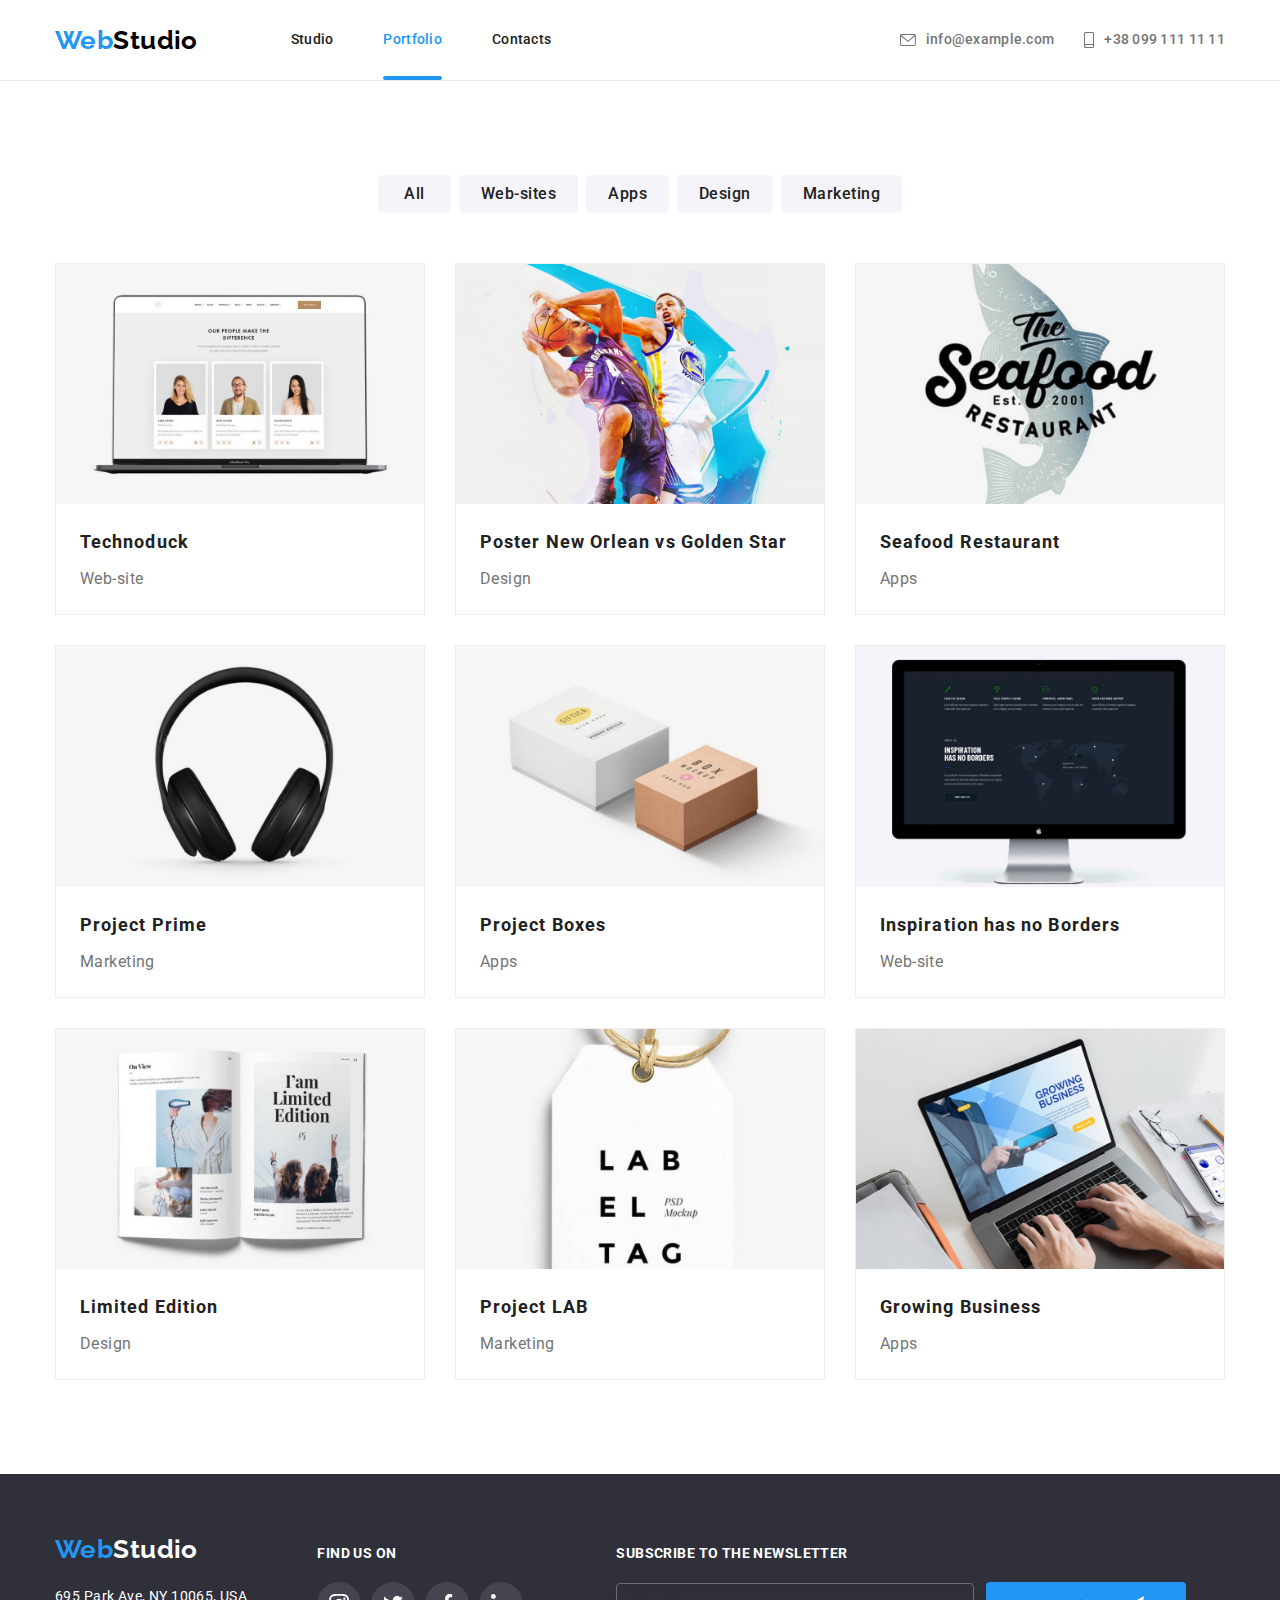
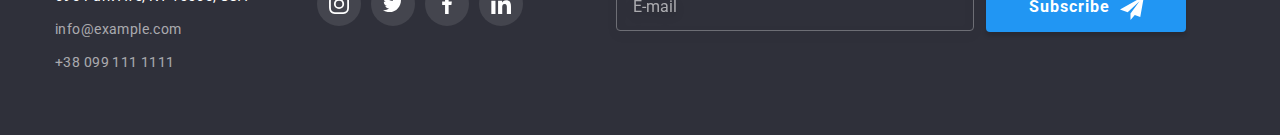
==== commit 83f0e9bc: "added new features" ====
--- a/portfolio.html
+++ b/portfolio.html
@@ -17,18 +17,18 @@
     <header class="page-header">
         <div class="container page-header__container">
             <nav class="header-nav">
-                <a class="logo header-nav__logo link" href="./index.html" target="_blank">
+                <a class="logo header-nav__logo link" href="./index.html">
                     <span class="logo__text">Web</span><span class="logo__text--dark">Studio</span>
                 </a>
                 <ul class="menu list">
                     <li class="menu__item">
-                        <a class="menu__link link link" href="./index.html" target="_blank">Студия</a>
+                        <a class="menu__link link link" href="./index.html">Studio</a>
                     </li>
                     <li class="menu__item">
-                        <a class="menu__link link menu__link--current" href="./portfolio.html" target="_blank">Портфолио</a>
+                        <a class="menu__link link menu__link--current" href="./portfolio.html">Portfolio</a>
                     </li>
                     <li class="menu__item">
-                        <a class="menu__link link" href="#footer">Контакты</a>
+                        <a class="menu__link link" href="#footer">Contacts</a>
                     </li>
                 </ul>
                 <button data-menu-open class="burger-btn burger-btn--indent" type="button">
@@ -61,13 +61,13 @@
     <main>
         <section class="portfolio section">
             <div class="container">
-                <h1 class="portfolio__hero visually-hidden">Портфолио</h1>
+                <h1 class="portfolio__hero visually-hidden">Portfolio</h1>
                 <ul class="filter__list portfolio__btn-list list">
-                    <li class="filter__item portfolio__btn-item"><button class="filter__btn" type="button">Все</button></li>
-                    <li class="filter__item portfolio__btn-item"><button class="filter__btn" type="button">Веб-сайты</button></li>
-                    <li class="filter__item portfolio__btn-item"><button class="filter__btn" type="button">Приложения</button></li>
-                    <li class="filter__item portfolio__btn-item"><button class="filter__btn" type="button">Дизайн</button></li>
-                    <li class="filter__item portfolio__btn-item"><button class="filter__btn" type="button">Маркетинг</button></li>
+                    <li class="filter__item portfolio__btn-item"><button class="filter__btn" type="button">All</button></li>
+                    <li class="filter__item portfolio__btn-item"><button class="filter__btn" type="button">Web-sites</button></li>
+                    <li class="filter__item portfolio__btn-item"><button class="filter__btn" type="button">Apps</button></li>
+                    <li class="filter__item portfolio__btn-item"><button class="filter__btn" type="button">Design</button></li>
+                    <li class="filter__item portfolio__btn-item"><button class="filter__btn" type="button">Marketing</button></li>
                 </ul>
                <ul class="portfolio__work-list list">
                     <li class="portfolio__work-item portfolio__work-item--indent">
@@ -85,14 +85,14 @@
                                 width="450"
                                 height="294"
                                 loading="lazy"
-                                alt="Веб-страница на ноутбуке">
-                                <div class="product__text-block">
-                                    <p class="product__description product__description--indent">Ресурс предлагает комплексные предложения с разным уровнем функционала и сервисов. Все это позволит посетителю получить исчерпывающие сведения о компании или частном лице.</p>
-                                </div>
-                            </div>
-                            <div class="portfolio__project">
-                                <h2 class="portfolio__project-name portfolio__project-name--indent">Технокряк</h2>
-                                <p class="portfolio__project-type portfolio__project-type--indent">Веб-сайт</p>
+                                alt="Web page on laptop">
+                                <div class="product__text-block">
+                                    <p class="product__description product__description--indent">Technoduck is a state-of-the-art coronavirus distribution platform. Companies use this platform for digital espionage and attacks on competitors' secure servers.</p>
+                                </div>
+                            </div>
+                            <div class="portfolio__project">
+                                <h2 class="portfolio__project-name portfolio__project-name--indent">Technoduck</h2>
+                                <p class="portfolio__project-type portfolio__project-type--indent">Web-site</p>
                             </div>
                         </a>
                     </li>
@@ -111,17 +111,14 @@
                                 width="450"
                                 height="294"
                                 loading="lazy" 
-                                alt="Баскетбольный матч">
-                                <div class="product__text-block">
-                                    <p class="product__description product__description--indent">Ресурс предлагает
-                                        комплексные предложения с разным уровнем функционала и сервисов. Все это
-                                        позволит посетителю получить
-                                        исчерпывающие сведения о компании или частном лице.</p>
-                                </div>
-                            </div>
-                            <div class="portfolio__project">
-                                <h2 class="portfolio__project-name portfolio__project-name--indent">Постер New Orlean vs Golden Star</h2>
-                                <p class="portfolio__project-type portfolio__project-type--indent">Дизайн</p>
+                                alt="Basketball game">
+                                <div class="product__text-block">
+                                    <p class="product__description product__description--indent">Technoduck is a state-of-the-art coronavirus distribution platform. Companies use this platform for digital espionage and attacks on competitors' secure servers.</p>
+                                </div>
+                            </div>
+                            <div class="portfolio__project">
+                                <h2 class="portfolio__project-name portfolio__project-name--indent">Poster New Orlean vs Golden Star</h2>
+                                <p class="portfolio__project-type portfolio__project-type--indent">Design</p>
                             </div>
                         </a>
                     </li>
@@ -140,17 +137,14 @@
                                 width="450"
                                 height="294"
                                 loading="lazy" 
-                                alt="Логотип ресторана" >
-                                <div class="product__text-block">
-                                    <p class="product__description product__description--indent">Ресурс предлагает
-                                        комплексные предложения с разным уровнем функционала и сервисов. Все это
-                                        позволит посетителю получить
-                                        исчерпывающие сведения о компании или частном лице.</p>
-                                </div>
-                            </div>
-                            <div class="portfolio__project">
-                                <h2 class="portfolio__project-name portfolio__project-name--indent">Ресторан Seafood</h2>
-                                <p class="portfolio__project-type portfolio__project-type--indent">Приложение</p>
+                                alt="Restaurant logo" >
+                                <div class="product__text-block">
+                                    <p class="product__description product__description--indent">Technoduck is a state-of-the-art coronavirus distribution platform. Companies use this platform for digital espionage and attacks on competitors' secure servers.</p>
+                                </div>
+                            </div>
+                            <div class="portfolio__project">
+                                <h2 class="portfolio__project-name portfolio__project-name--indent">Seafood Restaurant</h2>
+                                <p class="portfolio__project-type portfolio__project-type--indent">Apps</p>
                             </div>
                         </a>
                     </li>
@@ -169,17 +163,14 @@
                                 width="450"
                                 height="294"
                                 loading="lazy" 
-                                alt="Полноразмерные наушники" >
-                                <div class="product__text-block">
-                                    <p class="product__description product__description--indent">Ресурс предлагает
-                                        комплексные предложения с разным уровнем функционала и сервисов. Все это
-                                        позволит посетителю получить
-                                        исчерпывающие сведения о компании или частном лице.</p>
-                                </div>
-                            </div>
-                            <div class="portfolio__project">
-                                <h2 class="portfolio__project-name portfolio__project-name--indent">Проект Prime</h2>
-                                <p class="portfolio__project-type portfolio__project-type--indent">Маркетинг</p>
+                                alt="Over-ear headphones" >
+                                <div class="product__text-block">
+                                    <p class="product__description product__description--indent">Technoduck is a state-of-the-art coronavirus distribution platform. Companies use this platform for digital espionage and attacks on competitors' secure servers.</p>
+                                </div>
+                            </div>
+                            <div class="portfolio__project">
+                                <h2 class="portfolio__project-name portfolio__project-name--indent">Project Prime</h2>
+                                <p class="portfolio__project-type portfolio__project-type--indent">Marketing</p>
                             </div>
                         </a>
                     </li>
@@ -198,17 +189,14 @@
                                 width="450"
                                 height="294"
                                 loading="lazy" 
-                                alt="Коробки с логотипами" >
-                                <div class="product__text-block">
-                                    <p class="product__description product__description--indent">Ресурс предлагает
-                                        комплексные предложения с разным уровнем функционала и сервисов. Все это
-                                        позволит посетителю получить
-                                        исчерпывающие сведения о компании или частном лице.</p>
-                                </div>
-                            </div>
-                            <div class="portfolio__project">
-                                <h2 class="portfolio__project-name portfolio__project-name--indent">Проект Boxes</h2>
-                                <p class="portfolio__project-type portfolio__project-type--indent">Приложение</p>
+                                alt="Boxes with logos" >
+                                <div class="product__text-block">
+                                    <p class="product__description product__description--indent">Technoduck is a state-of-the-art coronavirus distribution platform. Companies use this platform for digital espionage and attacks on competitors' secure servers.</p>
+                                </div>
+                            </div>
+                            <div class="portfolio__project">
+                                <h2 class="portfolio__project-name portfolio__project-name--indent">Project Boxes</h2>
+                                <p class="portfolio__project-type portfolio__project-type--indent">Apps</p>
                             </div>
                         </a>
                     </li>
@@ -227,17 +215,15 @@
                                 width="450"
                                 height="294"
                                 loading="lazy" 
-                                alt="Веб-страница на компьютере" >
-                                <div class="product__text-block">
-                                    <p class="product__description product__description--indent">Ресурс предлагает
-                                        комплексные предложения с разным уровнем функционала и сервисов. Все это
-                                        позволит посетителю получить исчерпывающие сведения о компании или частном лице.
+                                alt="Web page on a computer" >
+                                <div class="product__text-block">
+                                    <p class="product__description product__description--indent">Technoduck is a state-of-the-art coronavirus distribution platform. Companies use this platform for digital espionage and attacks on competitors' secure servers.
                                     </p>
                                 </div>
                             </div>
                             <div class="portfolio__project">
                                 <h2 class="portfolio__project-name portfolio__project-name--indent">Inspiration has no Borders</h2>
-                                <p class="portfolio__project-type portfolio__project-type--indent">Веб-сайт</p>
+                                <p class="portfolio__project-type portfolio__project-type--indent">Web-site</p>
                             </div>
                         </a>
                     </li>
@@ -256,17 +242,15 @@
                                 width="450"
                                 height="294"
                                 loading="lazy" 
-                                alt="Разворот журнала" >
-                                <div class="product__text-block">
-                                    <p class="product__description product__description--indent">Ресурс предлагает
-                                        комплексные предложения с разным уровнем функционала и сервисов. Все это
-                                        позволит посетителю получить исчерпывающие сведения о компании или частном лице.
+                                alt="Magazine pages" >
+                                <div class="product__text-block">
+                                    <p class="product__description product__description--indent">Technoduck is a state-of-the-art coronavirus distribution platform. Companies use this platform for digital espionage and attacks on competitors' secure servers.
                                     </p>
                                 </div>
                             </div>
                             <div class="portfolio__project">
-                                <h2 class="portfolio__project-name portfolio__project-name--indent">Издание Limited Edition</h2>
-                                <p class="portfolio__project-type portfolio__project-type--indent">Дизайн</p>
+                                <h2 class="portfolio__project-name portfolio__project-name--indent">Limited Edition</h2>
+                                <p class="portfolio__project-type portfolio__project-type--indent">Design</p>
                             </div>
                         </a>
                     </li>
@@ -285,17 +269,15 @@
                                 width="450"
                                 height="294"
                                 loading="lazy" 
-                                alt="Лейбл" >
-                                <div class="product__text-block">
-                                    <p class="product__description product__description--indent">Ресурс предлагает
-                                        комплексные предложения с разным уровнем функционала и сервисов. Все это
-                                        позволит посетителю получить исчерпывающие сведения о компании или частном лице.
+                                alt="Label" >
+                                <div class="product__text-block">
+                                    <p class="product__description product__description--indent">Technoduck is a state-of-the-art coronavirus distribution platform. Companies use this platform for digital espionage and attacks on competitors' secure servers.
                                     </p>
                                 </div>
                             </div>
                             <div class="portfolio__project">
-                                <h2 class="portfolio__project-name portfolio__project-name--indent">Проект LAB</h2>
-                                <p class="portfolio__project-type portfolio__project-type--indent">Маркетинг</p>
+                                <h2 class="portfolio__project-name portfolio__project-name--indent">Project LAB</h2>
+                                <p class="portfolio__project-type portfolio__project-type--indent">Marketing</p>
                             </div>
                         </a>
                     </li>
@@ -314,17 +296,15 @@
                                 width="450"
                                 height="294"
                                 loading="lazy" 
-                                alt="Человек на веб-странице" >
-                                <div class="product__text-block">
-                                    <p class="product__description product__description--indent">Ресурс предлагает
-                                        комплексные предложения с разным уровнем функционала и сервисов. Все это
-                                        позволит посетителю получить исчерпывающие сведения о компании или частном лице.
+                                alt="Person on a web page" >
+                                <div class="product__text-block">
+                                    <p class="product__description product__description--indent">Technoduck is a state-of-the-art coronavirus distribution platform. Companies use this platform for digital espionage and attacks on competitors' secure servers.
                                     </p>
                                 </div>
                             </div>
                             <div class="portfolio__project">
                                 <h2 class="portfolio__project-name portfolio__project-name--indent">Growing Business</h2>
-                                <p class="portfolio__project-type portfolio__project-type--indent">Приложение</p>
+                                <p class="portfolio__project-type portfolio__project-type--indent">Apps</p>
                             </div>
                         </a>
                     </li>
@@ -341,7 +321,7 @@
                         <span class="logo__text">Web</span><span class="logo__text--light">Studio</span>
                     </a>
                     <address class="page-footer__address">
-                        <p class="page-footer__phys-adress page-footer__phys-adress--indent">г. Киев, пр-т Леси Украинки, 26
+                        <p class="page-footer__phys-adress page-footer__phys-adress--indent">695 Park Ave, NY 10065, USA
                         </p>
                         <ul class="page-footer__contact-list list">
                             <li class="page-footer__contact-item page-footer__contact-item--indent">
@@ -355,7 +335,7 @@
                     </address>
                 </div>
                 <div class="join page-footer__join">
-                    <b class="join__text join__text--indent">Присоединяйтесь</b>
+                    <b class="join__text join__text--indent">Find us on</b>
                     <ul class="socials-list page-footer__socials-list list">
                         <li class="socials__item socials__item--indent">
                             <a href="" class="socials__link socials__link--dark link" aria-label="Instagram">
@@ -389,11 +369,11 @@
                 </div>
             </div>
             <div class="mailing page-footer__mailing">
-                <b class="mailing__text mailing__text--indent">Подпишитесь на рассылку</b>
+                <b class="mailing__text mailing__text--indent">Subscribe to the newsletter</b>
                 <form class="mailing-form" autocomplete="off">
                     <input class="mailing-form__input mailing-form__input--indent" type="email" name="email"
                         placeholder="E-mail">
-                    <button class="btn mailing-btn" type="submit">Подписаться</button>
+                    <button class="btn mailing-btn" type="submit">Subscribe</button>
                 </form>
             </div>
         </div>
@@ -408,14 +388,13 @@
             </button>
             <ul class="mobile-menu__nav list">
                 <li class="mobile-menu__item mobile-menu__item--indent">
-                    <a href="./index.html" class="mobile-menu__link mobile-menu__link--current link"
-                        target="_blank">Студия</a>
+                    <a href="./index.html" class="mobile-menu__link link">Studio</a>
                 </li>
                 <li class="mobile-menu__item mobile-menu__item--indent">
-                    <a href="./portfolio.html" class="mobile-menu__link link" target="_blank">Портфолио</a>
+                    <a href="./portfolio.html" class="mobile-menu__link mobile-menu__link--current link">Portfolio</a>
                 </li>
                 <li class="mobile-menu__item mobile-menu__item--indent">
-                    <a href="#footer" class="mobile-menu__link link" target="_blank">Контакты</a>
+                    <a href="#footer" class="mobile-menu__link link">Contacts</a>
                 </li>
             </ul>
             <ul class="mobile-menu__contact-list mobile-menu__contact-list--indent list">
--- a/css/main.min.css
+++ b/css/main.min.css
@@ -1,2 +1 @@
-:root{--main-text-color: #757575;--secondary-text-color: #212121;--second-logo-color: #000000;--accent-color: #FFFFFF;--footer-contact-color: rgba(255, 255, 255, 0.6);--secondary-background-color: #2F303A;--accent-background-color: #F5F4FA;--hover-color: #2196F3;--main-button-hover-color: #188CE8;--placeholder-cl: rgba(117, 117, 117, 0.5);--modal-border-cl: rgba(33, 33, 33, 0.2);--close-btn-border-cl: #e5e5e5;--backdrop-cl: rgba(0, 0, 0, 0.2);--portfolio-border-cl: #eeeeee;--portfolio-text-block-cl: rgba(33, 150, 243, 0.9);--footer-mailing-cl: #ACACB0;--footer-input-border-cl: #6D6E75;--customers-cl: #AFB1B8;--footer-socials-bg-cl: #44454e;--occupation-text-bg-cl: rgba(47, 48, 58, 0.8);--gradient-hero-cl: rgba(47, 48, 58, 0.4);--overlay-bg-cl: #C4C4C4;--header-border-cl: #ececec}.visually-hidden{position:absolute;width:1px;height:1px;margin:-1px;border:0;padding:0;white-space:nowrap;-webkit-clip-path:inset(100%);clip-path:inset(100%);clip:rect(0 0 0 0);overflow:hidden}html{scroll-behavior:smooth}body{font-family:'Roboto', 'Arial', sans-serif;font-style:normal;font-weight:400;font-size:14px;line-height:1.14;letter-spacing:0.03em;color:var(--main-text-color);background-color:var(--accent-color)}body.modal-open{overflow:hidden}body.menu-open{overflow:hidden}.section{padding-top:60px;padding-bottom:60px}@media screen and (min-width: 768px){.section{padding-top:60px;padding-bottom:60px}}@media screen and (min-width: 1200px){.section{padding-top:94px;padding-bottom:94px}}.list{list-style:none;margin:0;padding:0}.link{text-decoration:none;margin:0;padding:0}img{display:block;max-width:100%;height:auto}.container{padding-left:15px;padding-right:15px;margin-left:auto;margin-right:auto}@media screen and (min-width: 480px){.container{width:480px}}@media screen and (min-width: 768px){.container{width:768px}}@media screen and (min-width: 1200px){.container{width:1200px}}.backdrop.is-hidden{opacity:0;pointer-events:none;visibility:hidden}.backdrop.is-hidden .modal{-webkit-transform:translate(-50%, -50%) scale(0.5);transform:translate(-50%, -50%) scale(0.5)}.mobile-menu.is-closed{opacity:0;pointer-events:none;visibility:hidden}.mobile-menu.is-closed .mobile-menu__container{-webkit-transform:translateX(-100%);transform:translateX(-100%)}.logo{font-family:'Raleway', "Arial", sans-serif;font-weight:700}@media screen and (max-width: 1199.98px){.logo{font-size:24px;line-height:1.17;padding-top:16px;padding-bottom:16px}}@media screen and (min-width: 1200px){.logo{font-size:26px;line-height:1.19}}.logo__text{color:var(--hover-color)}.logo__text--dark{color:var(--second-logo-color)}.logo__text--light{color:var(--accent-color)}@media screen and (max-width: 767.98px){.burger-btn{display:-webkit-box;display:-ms-flexbox;display:flex;-webkit-box-align:center;-ms-flex-align:center;align-items:center;-webkit-box-pack:center;-ms-flex-pack:center;justify-content:center;padding:0px;color:var(--second-logo-color);background-color:transparent;border:transparent;cursor:pointer;-webkit-transition:color 250ms cubic-bezier(0.4, 0, 0.2, 1);transition:color 250ms cubic-bezier(0.4, 0, 0.2, 1)}.burger-btn--indent{margin-left:auto}.burger-btn:hover,.burger-btn:focus{color:var(--hover-color)}}@media screen and (min-width: 768px){.burger-btn{display:none}}.burger-btn__icon{fill:currentColor}.btn{font-family:inherit;font-weight:700;font-size:16px;line-height:1.88;letter-spacing:0.06em;cursor:pointer;color:var(--accent-color);background-color:var(--hover-color);min-width:200px;padding:10px 32px;border:none;border-radius:4px;-webkit-box-shadow:0px 4px 4px rgba(0,0,0,0.15);box-shadow:0px 4px 4px rgba(0,0,0,0.15);-webkit-transition:background-color 250ms cubic-bezier(0.4, 0, 0.2, 1);transition:background-color 250ms cubic-bezier(0.4, 0, 0.2, 1)}.btn:hover,.btn:focus{background-color:var(--main-button-hover-color)}.modal-close-btn{position:absolute;top:8px;right:8px;display:-webkit-box;display:-ms-flexbox;display:flex;-webkit-box-align:center;-ms-flex-align:center;align-items:center;-webkit-box-pack:center;-ms-flex-pack:center;justify-content:center;width:30px;height:30px;color:var(--second-logo-color);border-radius:50%;border:1px solid var(--close-btn-border-cl);background-color:var(--accent-color);cursor:pointer;outline:transparent;-webkit-transition:color 250ms cubic-bezier(0.4, 0, 0.2, 1);transition:color 250ms cubic-bezier(0.4, 0, 0.2, 1)}.modal-close-btn:hover,.modal-close-btn:focus{color:var(--hover-color)}.modal-close-btn__icon{fill:currentColor}.mobile-close-btn{position:absolute;top:10px;right:15px;display:-webkit-box;display:-ms-flexbox;display:flex;-webkit-box-align:center;-ms-flex-align:center;align-items:center;-webkit-box-pack:center;-ms-flex-pack:center;justify-content:center;padding:0;color:var(--secondary-text-color);background-color:var(--accent-color);border:1px solid transparent;cursor:pointer;outline:transparent;-webkit-transition:color 250ms cubic-bezier(0.4, 0, 0.2, 1);transition:color 250ms cubic-bezier(0.4, 0, 0.2, 1)}.mobile-close-btn:hover,.mobile-close-btn:focus{color:var(--hover-color)}.mobile-close-btn__icon{fill:currentColor}.filter__list{display:-webkit-box;display:-ms-flexbox;display:flex;-webkit-box-pack:center;-ms-flex-pack:center;justify-content:center}@media screen and (max-width: 767.98px){.filter__list{-ms-flex-wrap:wrap;flex-wrap:wrap;-webkit-box-pack:start;-ms-flex-pack:start;justify-content:start}}@media screen and (min-width: 768px){.filter__list{-ms-flex-wrap:nowrap;flex-wrap:nowrap;gap:8px;-webkit-box-pack:center;-ms-flex-pack:center;justify-content:center}}.filter__btn{min-width:73px;padding:6px 22px;font-family:inherit;font-weight:500;font-size:16px;line-height:1.62;letter-spacing:0.03em;color:var(--secondary-text-color);background-color:var(--accent-background-color);border:none;border-radius:4px;cursor:pointer;-webkit-transition:color 250ms cubic-bezier(0.4, 0, 0.2, 1),background-color 250ms cubic-bezier(0.4, 0, 0.2, 1),-webkit-box-shadow 250ms cubic-bezier(0.4, 0, 0.2, 1);transition:color 250ms cubic-bezier(0.4, 0, 0.2, 1),background-color 250ms cubic-bezier(0.4, 0, 0.2, 1),-webkit-box-shadow 250ms cubic-bezier(0.4, 0, 0.2, 1);transition:color 250ms cubic-bezier(0.4, 0, 0.2, 1),background-color 250ms cubic-bezier(0.4, 0, 0.2, 1),box-shadow 250ms cubic-bezier(0.4, 0, 0.2, 1);transition:color 250ms cubic-bezier(0.4, 0, 0.2, 1),background-color 250ms cubic-bezier(0.4, 0, 0.2, 1),box-shadow 250ms cubic-bezier(0.4, 0, 0.2, 1),-webkit-box-shadow 250ms cubic-bezier(0.4, 0, 0.2, 1)}.filter__btn:hover,.filter__btn:focus{color:var(--accent-color);background-color:var(--hover-color);-webkit-box-shadow:0px 3px 1px rgba(0,0,0,0.1),0px 1px 2px rgba(0,0,0,0.08),0px 2px 2px rgba(0,0,0,0.12);box-shadow:0px 3px 1px rgba(0,0,0,0.1),0px 1px 2px rgba(0,0,0,0.08),0px 2px 2px rgba(0,0,0,0.12)}@media screen and (max-width: 767.98px){.portfolio__btn-list{margin-bottom:40px}}@media screen and (min-width: 768px){.portfolio__btn-list{margin-bottom:30px}}@media screen and (min-width: 1200px){.portfolio__btn-list{margin-bottom:50px}}@media screen and (max-width: 767.98px){.portfolio__btn-item:not(:last-child){margin-right:8px}}@media screen and (max-width: 767.98px){.portfolio__btn-item:nth-child(-n+3){margin-bottom:15px}}.mobile-menu{opacity:1;-webkit-transition:opacity 250ms cubic-bezier(0.4, 0, 0.2, 1),visibility 250ms cubic-bezier(0.4, 0, 0.2, 1);transition:opacity 250ms cubic-bezier(0.4, 0, 0.2, 1),visibility 250ms cubic-bezier(0.4, 0, 0.2, 1)}@media screen and (min-width: 768px){.mobile-menu{display:none}}.mobile-menu__container{position:fixed;top:0;left:0;width:100%;height:100%;padding:48px 40px;display:-webkit-box;display:-ms-flexbox;display:flex;-webkit-box-orient:vertical;-webkit-box-direction:normal;-ms-flex-direction:column;flex-direction:column;background-color:var(--accent-color);-webkit-transform:translateX(0%);transform:translateX(0%);-webkit-transition:-webkit-transform 250ms cubic-bezier(0.4, 0, 0.2, 1);transition:-webkit-transform 250ms cubic-bezier(0.4, 0, 0.2, 1);transition:transform 250ms cubic-bezier(0.4, 0, 0.2, 1);transition:transform 250ms cubic-bezier(0.4, 0, 0.2, 1), -webkit-transform 250ms cubic-bezier(0.4, 0, 0.2, 1)}.mobile-menu__item--indent:not(:last-child){margin-bottom:32px}.mobile-menu__link{font-size:40px;line-height:1.18;font-weight:500;letter-spacing:0.02em;color:var(--secondary-text-color);-webkit-transition:color 250ms cubic-bezier(0.4, 0, 0.2, 1);transition:color 250ms cubic-bezier(0.4, 0, 0.2, 1)}.mobile-menu__link:hover,.mobile-menu__link:focus{color:var(--hover-color)}.mobile-menu__link--current{color:var(--hover-color)}.mobile-menu__contact-list--indent{margin-top:auto;margin-bottom:64px}.mobile-menu__contact-item--indent:not(:last-child){margin-bottom:32px}.mobile-menu__contact-tel{font-weight:500;font-size:34px;line-height:1.18;letter-spacing:0.02em;color:var(--hover-color)}.mobile-menu__contact-mail{font-weight:500;font-size:24px;line-height:1.17;letter-spacing:0.02em;color:var(--main-text-color)}.mobile-menu__socials-list{display:-webkit-box;display:-ms-flexbox;display:flex;-ms-flex-wrap:wrap;flex-wrap:wrap}.mobile-menu__socials-item{padding-right:10px}.mobile-menu__socials-item--indent:not(:last-child){margin-right:10px;border-right:1px solid var(--modal-border-cl)}.mobile-menu__socials-link{font-weight:500;font-size:18px;line-height:1.22;letter-spacing:0.02em;color:var(--hover-color)}.backdrop{position:fixed;top:0;left:0;width:100%;height:100%;padding:93px 15px;overflow-y:scroll;background-color:var(--backdrop-cl);opacity:1;-webkit-transition:opacity 250ms cubic-bezier(0.4, 0, 0.2, 1),visibility 250ms cubic-bezier(0.4, 0, 0.2, 1);transition:opacity 250ms cubic-bezier(0.4, 0, 0.2, 1),visibility 250ms cubic-bezier(0.4, 0, 0.2, 1)}.modal{position:relative;padding:40px;top:50%;left:50%;-webkit-transform:translate(-50%, -50%) scale(1);transform:translate(-50%, -50%) scale(1);background-color:var(--accent-color);-webkit-box-shadow:0px 1px 3px rgba(0,0,0,0.12),0px 1px 1px rgba(0,0,0,0.14),0px 2px 1px rgba(0,0,0,0.2);box-shadow:0px 1px 3px rgba(0,0,0,0.12),0px 1px 1px rgba(0,0,0,0.14),0px 2px 1px rgba(0,0,0,0.2);border-radius:4px;-webkit-transition:-webkit-transform 250ms cubic-bezier(0.4, 0, 0.2, 1);transition:-webkit-transform 250ms cubic-bezier(0.4, 0, 0.2, 1);transition:transform 250ms cubic-bezier(0.4, 0, 0.2, 1);transition:transform 250ms cubic-bezier(0.4, 0, 0.2, 1), -webkit-transform 250ms cubic-bezier(0.4, 0, 0.2, 1)}@media screen and (min-width: 480px){.modal{max-width:450px;width:100%}}@media screen and (min-width: 1200px){.modal{max-width:528px;width:100%}}.modal__title{display:block;font-weight:700;font-size:20px;color:var(--secondary-text-color)}@media screen and (max-width: 1199.98px){.modal__title{line-height:1.5}}@media screen and (min-width: 1200px){.modal__title{line-height:1.15}}.modal__title--indent{margin-bottom:12px;text-align:center}.modal-form{display:-webkit-box;display:-ms-flexbox;display:flex;-webkit-box-orient:vertical;-webkit-box-direction:normal;-ms-flex-direction:column;flex-direction:column}.modal-form__group{position:relative}.modal-form__group--indent{margin-bottom:10px}.modal-form__label{display:block;font-size:12px;line-height:1.17;letter-spacing:0.01em}.modal-form__label--indent{margin-bottom:4px}.modal-form__input{padding-left:42px;width:100%;height:40px;border:1px solid var(--modal-border-cl);border-radius:4px;outline:transparent;-webkit-transition:border-color 250ms cubic-bezier(0.4, 0, 0.2, 1);transition:border-color 250ms cubic-bezier(0.4, 0, 0.2, 1)}.modal-form__input:focus{border-color:var(--hover-color)}.modal-form__icon{position:absolute;bottom:11px;left:12px;fill:var(--secondary-text-color);-webkit-transition:fill 250ms cubic-bezier(0.4, 0, 0.2, 1);transition:fill 250ms cubic-bezier(0.4, 0, 0.2, 1)}.modal-form__input:focus ~ .modal-form__icon{fill:var(--hover-color)}.modal-form__textarea{padding:12px 16px;width:100%;height:120px;resize:none;border:1px solid var(--modal-border-cl);border-radius:4px;outline:transparent;-webkit-transition:border-color 250ms cubic-bezier(0.4, 0, 0.2, 1);transition:border-color 250ms cubic-bezier(0.4, 0, 0.2, 1)}.modal-form__textarea::-webkit-input-placeholder{font-size:12px;line-height:1.14;letter-spacing:0.01em;color:var(--placeholder-cl)}.modal-form__textarea:-ms-input-placeholder{font-size:12px;line-height:1.14;letter-spacing:0.01em;color:var(--placeholder-cl)}.modal-form__textarea::-ms-input-placeholder{font-size:12px;line-height:1.14;letter-spacing:0.01em;color:var(--placeholder-cl)}.modal-form__textarea::placeholder{font-size:12px;line-height:1.14;letter-spacing:0.01em;color:var(--placeholder-cl)}.modal-form__textarea:focus{border-color:var(--hover-color)}.modal-form__group--textarea--indent{margin-bottom:20px}.modal-form__checkbox-group{display:-webkit-box;display:-ms-flexbox;display:flex;-webkit-box-align:center;-ms-flex-align:center;align-items:center;-webkit-box-pack:center;-ms-flex-pack:center;justify-content:center}.modal-form__checkbox-group--indent{margin-bottom:30px}.modal-form__agreement{line-height:1.71}@media screen and (max-width: 1199.98px){.modal-form__agreement{font-size:12px;line-height:1.17}}@media screen and (min-width: 1200px){.modal-form__agreement{font-size:14px;line-height:1.71}}.modal-form__treaty{color:var(--hover-color)}.modal-btn{width:200px;margin-left:auto;margin-right:auto}.custom-checkbox{display:inline-block;width:16px;height:15px;border:2px solid var(--secondary-text-color);border-radius:2px}.modal-form__custom-checkbox{margin-right:8px}.modal-form__checkbox:checked+.custom-checkbox{background-image:url("../images/check-icon.svg");background-color:var(--hover-color);background-size:contain;background-origin:border-box;border-color:var(--hover-color)}.modal-form__checkbox:focus+.custom-checkbox{border-color:var(--hover-color)}.socials-list{display:-webkit-box;display:-ms-flexbox;display:flex;-webkit-box-align:center;-ms-flex-align:center;align-items:center}.socials__item{width:44px;height:44px}.socials__item--indent:not(:last-child){margin-right:10px}.socials__icon{display:-webkit-box;display:-ms-flexbox;display:flex;fill:currentColor}.socials__link{display:-webkit-box;display:-ms-flexbox;display:flex;-webkit-box-align:center;-ms-flex-align:center;align-items:center;-webkit-box-pack:center;-ms-flex-pack:center;justify-content:center;width:100%;height:100%;border-radius:50%;-webkit-transition:color 250ms cubic-bezier(0.4, 0, 0.2, 1),background-color 250ms cubic-bezier(0.4, 0, 0.2, 1);transition:color 250ms cubic-bezier(0.4, 0, 0.2, 1),background-color 250ms cubic-bezier(0.4, 0, 0.2, 1)}.socials__link:hover,.socials__link:focus{color:var(--accent-color);background-color:var(--hover-color)}.socials__link--light{color:var(--customers-cl);background-color:var(--accent-color)}.socials__link--dark{color:var(--accent-color);background-color:var(--footer-socials-bg-cl)}.page-header{border-bottom:1px solid var(--header-border-cl)}.page-header__container{display:-webkit-box;display:-ms-flexbox;display:flex;-webkit-box-align:center;-ms-flex-align:center;align-items:center}@media screen and (max-width: 767.98px){.page-header__container{display:block}}.header-nav{display:-webkit-box;display:-ms-flexbox;display:flex;-webkit-box-align:center;-ms-flex-align:center;align-items:center}@media screen and (min-width: 768px){.header-nav__logo{margin-right:88px}}@media screen and (min-width: 1200px){.header-nav__logo{margin-right:93px}}.menu{display:-webkit-box;display:-ms-flexbox;display:flex}@media screen and (max-width: 767.98px){.menu{display:none}}.menu__item:not(:last-child){margin-right:50px}.menu__link{display:block;padding-top:32px;padding-bottom:32px;font-weight:500;letter-spacing:0.02em;color:var(--secondary-text-color);-webkit-transition:color 250ms cubic-bezier(0.4, 0, 0.2, 1);transition:color 250ms cubic-bezier(0.4, 0, 0.2, 1)}.menu__link:hover,.menu__link:focus{color:var(--hover-color)}.menu__link--current{position:relative;color:var(--hover-color)}.menu__link--current::after{content:'';display:inline-block;position:absolute;left:0;bottom:0;width:100%;height:4px;border-radius:2px;background-color:var(--hover-color)}.page-header__contact-list{display:-webkit-box;display:-ms-flexbox;display:flex;margin-left:auto}@media screen and (max-width: 767.98px){.page-header__contact-list{display:none}}@media screen and (min-width: 768px) and (max-width: 1199.98px){.page-header__contact-list{-webkit-box-orient:vertical;-webkit-box-direction:normal;-ms-flex-direction:column;flex-direction:column;gap:10px}}@media screen and (min-width: 1200px){.page-header__contact-item:not(:last-child){margin-right:30px}}.page-header__contact-link{display:-webkit-box;display:-ms-flexbox;display:flex;-webkit-box-align:center;-ms-flex-align:center;align-items:center;font-weight:500;letter-spacing:0.02em;color:var(--main-text-color);-webkit-transition:color 250ms cubic-bezier(0.4, 0, 0.2, 1);transition:color 250ms cubic-bezier(0.4, 0, 0.2, 1)}@media screen and (min-width: 768px) and (max-width: 1199.98px){.page-header__contact-link{font-size:12px;line-height:1.17}}@media screen and (min-width: 1200px){.page-header__contact-link{font-size:14px;line-height:1.14;padding-top:32px;padding-bottom:32px}}.page-header__contact-link:hover,.page-header__contact-link:focus{color:var(--hover-color)}.page-header__contact-icon{display:inline-block;fill:currentColor}@media screen and (min-width: 768px) and (max-width: 1199.98px){.page-header__contact-icon{margin-right:8px}}@media screen and (min-width: 1200px){.page-header__contact-icon{margin-right:10px}}@media screen and (max-width: 1199.98px){.envelope-icon{width:14px;height:10px}}@media screen and (min-width: 1200px){.envelope-icon{width:16px;height:12px}}@media screen and (max-width: 1199.98px){.smartphone-icon{width:10px;height:14px}}@media screen and (min-width: 1200px){.smartphone-icon{width:10px;height:16px}}.hero{text-align:center}@media screen and (max-width: 1199.98px){.hero{padding-top:118px;padding-bottom:118px}}@media screen and (min-width: 1200px){.hero{padding-top:200px;padding-bottom:200px}}.overlay{max-width:1600px;margin-left:auto;margin-right:auto;background-color:var(--overlay-bg-cl);background-repeat:no-repeat;background-position:center;background-size:cover;background-image:-webkit-gradient(linear, left top, left bottom, from(var(--gradient-hero-cl)), to(var(--gradient-hero-cl))),url("../images/hero/hero_sm.jpg");background-image:linear-gradient(var(--gradient-hero-cl), var(--gradient-hero-cl)),url("../images/hero/hero_sm.jpg");background-image:-webkit-gradient(linear, left top, left bottom, from(var(--gradient-hero-cl)), to(var(--gradient-hero-cl))),-webkit-image-set(url("../images/hero/hero_sm.webp") 1x);background-image:linear-gradient(var(--gradient-hero-cl), var(--gradient-hero-cl)),-webkit-image-set(url("../images/hero/hero_sm.webp") 1x)}@media (min-device-pixel-ratio: 2), (-webkit-min-device-pixel-ratio: 2), (min-resolution: 192dpi), (min-resolution: 2dppx){.overlay{background-image:-webkit-gradient(linear, left top, left bottom, from(var(--gradient-hero-cl)), to(var(--gradient-hero-cl))),url("../images/hero/hero_sm@2x.jpg");background-image:linear-gradient(var(--gradient-hero-cl), var(--gradient-hero-cl)),url("../images/hero/hero_sm@2x.jpg");background-image:-webkit-gradient(linear, left top, left bottom, from(var(--gradient-hero-cl)), to(var(--gradient-hero-cl))),-webkit-image-set(url("../images/hero/hero_sm@2x.webp") 2x);background-image:linear-gradient(var(--gradient-hero-cl), var(--gradient-hero-cl)),-webkit-image-set(url("../images/hero/hero_sm@2x.webp") 2x)}}@media screen and (min-width: 768px){.overlay{background-image:-webkit-gradient(linear, left top, left bottom, from(var(--gradient-hero-cl)), to(var(--gradient-hero-cl))),url("../images/hero/hero_md.jpg");background-image:linear-gradient(var(--gradient-hero-cl), var(--gradient-hero-cl)),url("../images/hero/hero_md.jpg");background-image:-webkit-gradient(linear, left top, left bottom, from(var(--gradient-hero-cl)), to(var(--gradient-hero-cl))),-webkit-image-set(url("../images/hero/hero_md.webp") 1x);background-image:linear-gradient(var(--gradient-hero-cl), var(--gradient-hero-cl)),-webkit-image-set(url("../images/hero/hero_md.webp") 1x)}}@media screen and (min-width: 768px) and (min-device-pixel-ratio: 2), screen and (min-width: 768px) and (-webkit-min-device-pixel-ratio: 2), screen and (min-width: 768px) and (min-resolution: 192dpi), screen and (min-width: 768px) and (min-resolution: 2dppx){.overlay{background-image:-webkit-gradient(linear, left top, left bottom, from(var(--gradient-hero-cl)), to(var(--gradient-hero-cl))),url("../images/hero/hero_md@2x.jpg");background-image:linear-gradient(var(--gradient-hero-cl), var(--gradient-hero-cl)),url("../images/hero/hero_md@2x.jpg");background-image:-webkit-gradient(linear, left top, left bottom, from(var(--gradient-hero-cl)), to(var(--gradient-hero-cl))),-webkit-image-set(url("../images/hero/hero_md@2x.webp") 2x);background-image:linear-gradient(var(--gradient-hero-cl), var(--gradient-hero-cl)),-webkit-image-set(url("../images/hero/hero_md@2x.webp") 2x)}}@media screen and (min-width: 1200px){.overlay{background-image:-webkit-gradient(linear, left top, left bottom, from(var(--gradient-hero-cl)), to(var(--gradient-hero-cl))),url("../images/hero/hero_lg.jpg");background-image:linear-gradient(var(--gradient-hero-cl), var(--gradient-hero-cl)),url("../images/hero/hero_lg.jpg");background-image:-webkit-gradient(linear, left top, left bottom, from(var(--gradient-hero-cl)), to(var(--gradient-hero-cl))),-webkit-image-set(url("../images/hero/hero_lg.webp") 1x);background-image:linear-gradient(var(--gradient-hero-cl), var(--gradient-hero-cl)),-webkit-image-set(url("../images/hero/hero_lg.webp") 1x)}}@media screen and (min-width: 1200px) and (min-device-pixel-ratio: 2), screen and (min-width: 1200px) and (-webkit-min-device-pixel-ratio: 2), screen and (min-width: 1200px) and (min-resolution: 192dpi), screen and (min-width: 1200px) and (min-resolution: 2dppx){.overlay{background-image:-webkit-gradient(linear, left top, left bottom, from(var(--gradient-hero-cl)), to(var(--gradient-hero-cl))),url("../images/hero/hero_lg@2x.jpg");background-image:linear-gradient(var(--gradient-hero-cl), var(--gradient-hero-cl)),url("../images/hero/hero_lg@2x.jpg");background-image:-webkit-gradient(linear, left top, left bottom, from(var(--gradient-hero-cl)), to(var(--gradient-hero-cl))),-webkit-image-set(url("../images/hero/hero_lg@2x.webp") 2x);background-image:linear-gradient(var(--gradient-hero-cl), var(--gradient-hero-cl)),-webkit-image-set(url("../images/hero/hero_lg@2x.webp") 2x)}}.hero__title{margin-top:0;margin-bottom:30px;margin-left:auto;margin-right:auto;text-align:center;font-weight:900;letter-spacing:0.06em;text-transform:uppercase;color:var(--accent-color)}@media screen and (max-width: 767.98px){.hero__title{font-size:26px;line-height:1.62}}@media screen and (min-width: 480px){.hero__title{width:360px;font-size:26px;line-height:1.62}}@media screen and (min-width: 1200px){.hero__title{width:696px;font-size:44px;line-height:1.36}}.benefits__title{font-weight:700;font-size:36px;line-height:1.16;color:var(--secondary-text-color)}.benefits__title--indent{margin-top:0;margin-bottom:50px;text-align:center}.benefits__title--hidden{position:absolute;width:1px;height:1px;margin:-1px;border:0;padding:0;white-space:nowrap;-webkit-clip-path:inset(100%);clip-path:inset(100%);clip:rect(0 0 0 0);overflow:hidden}.benefits__list{display:-webkit-box;display:-ms-flexbox;display:flex;-ms-flex-wrap:wrap;flex-wrap:wrap;gap:30px}@media screen and (min-width: 1200px){.benefits__list{-ms-flex-wrap:nowrap;flex-wrap:nowrap}}@media screen and (min-width: 768px){.benefits__item{width:calc((100% - 30px) / 2)}}.benefits__subtitle{font-weight:700;font-size:14px;text-transform:uppercase;color:var(--secondary-text-color)}@media screen and (max-width: 767.98px){.benefits__subtitle{text-align:center}}@media screen and (min-width: 768px){.benefits__subtitle{text-align:left}}.benefits__subtitle--indent{margin-top:0;margin-bottom:10px}.benefits__text{line-height:1.71}.benefits__text--indent{margin-top:0;margin-bottom:0}.benefits__icon-container{display:-webkit-box;display:-ms-flexbox;display:flex;-webkit-box-align:center;-ms-flex-align:center;align-items:center;-webkit-box-pack:center;-ms-flex-pack:center;justify-content:center;height:120px;background-color:var(--accent-background-color)}.benefits__icon-container--indent{margin-bottom:30px}.occupation{display:none}@media screen and (min-width: 1200px){.occupation{display:block}}.occupation--padding{padding-top:0px}.occupation__title{font-weight:700;font-size:36px;line-height:1.16;color:var(--secondary-text-color)}.occupation__title--indent{margin-top:0;margin-bottom:50px;text-align:center}.occupation__list{display:-webkit-box;display:-ms-flexbox;display:flex;-webkit-box-pack:center;-ms-flex-pack:center;justify-content:center}.occupation__item{position:relative}.occupation__item--indent:not(:last-child){margin-right:30px}.occupation__text-block{position:absolute;bottom:0;left:0;width:100%;height:70px;display:-webkit-box;display:-ms-flexbox;display:flex;-webkit-box-align:center;-ms-flex-align:center;align-items:center;-webkit-box-pack:center;-ms-flex-pack:center;justify-content:center;background-color:var(--occupation-text-bg-cl)}.occupation__text{margin-top:0;margin-bottom:0;font-weight:700;text-transform:uppercase;color:var(--accent-color)}.team{background-color:var(--accent-background-color)}.team__title{font-weight:700;font-size:28px;line-height:1.17;color:var(--secondary-text-color)}@media screen and (min-width: 1200px){.team__title{font-size:36px;line-height:1.16;margin-bottom:50px}}.team__title--indent{margin-top:0;margin-bottom:30px;text-align:center}.team__list{display:-webkit-box;display:-ms-flexbox;display:flex;-ms-flex-wrap:wrap;flex-wrap:wrap;gap:30px}@media screen and (max-width: 767.98px){.team__list{-webkit-box-orient:vertical;-webkit-box-direction:normal;-ms-flex-direction:column;flex-direction:column}}@media screen and (min-width: 768px){.team__list{-webkit-box-orient:horizontal;-webkit-box-direction:normal;-ms-flex-direction:row;flex-direction:row}}@media screen and (min-width: 1200px){.team__list{-webkit-box-orient:horizontal;-webkit-box-direction:normal;-ms-flex-direction:row;flex-direction:row}}.team__item{-webkit-box-shadow:0px 1px 3px rgba(0,0,0,0.12),0px 1px 1px rgba(0,0,0,0.14),0px 2px 1px rgba(0,0,0,0.2);box-shadow:0px 1px 3px rgba(0,0,0,0.12),0px 1px 1px rgba(0,0,0,0.14),0px 2px 1px rgba(0,0,0,0.2);border-radius:0px 0px 4px 4px}@media screen and (min-width: 480px){.team__item{width:100%}}@media screen and (min-width: 768px){.team__item{width:calc((100% - 30px) / 2)}}@media screen and (min-width: 1200px){.team__item{width:calc((100% - 90px) / 4)}}.team__text-block{display:-webkit-box;display:-ms-flexbox;display:flex;-webkit-box-align:center;-ms-flex-align:center;align-items:center;-webkit-box-pack:center;-ms-flex-pack:center;justify-content:center;-webkit-box-orient:vertical;-webkit-box-direction:normal;-ms-flex-direction:column;flex-direction:column;padding-top:30px;padding-bottom:24px;background-color:var(--accent-color)}@media screen and (min-width: 1200px){.team__text-block{padding-top:30px;padding-bottom:30px}}.team__name{font-size:16px;font-weight:500;line-height:1.19;color:var(--secondary-text-color)}.team__name--indent{margin-top:0;margin-bottom:10}.team__profession{font-size:16px;line-height:1.19}.team__profession--indent{margin-top:0;margin-bottom:16px}.customers__title{font-weight:700;font-size:28px;line-height:1.18;color:var(--secondary-text-color)}@media screen and (min-width: 1200px){.customers__title{font-size:36px;line-height:1.17}}.customers__title--indent{margin-top:0;margin-bottom:30px;text-align:center}@media screen and (min-width: 1200px){.customers__title--indent{margin-top:0;margin-bottom:50px;text-align:center}}.customers__list{display:-webkit-box;display:-ms-flexbox;display:flex;-webkit-box-align:center;-ms-flex-align:center;align-items:center;-ms-flex-wrap:wrap;flex-wrap:wrap;gap:30px}@media screen and (min-width: 1200px){.customers__list{-ms-flex-wrap:nowrap;flex-wrap:nowrap}}.customers__item{height:92px}@media screen and (max-width: 767.98px){.customers__item{width:calc((100% - 30px) / 2)}}@media screen and (min-width: 768px){.customers__item{width:calc((100% - 60px) / 3)}}.customers__link{display:-webkit-box;display:-ms-flexbox;display:flex;-webkit-box-pack:center;-ms-flex-pack:center;justify-content:center;-webkit-box-align:center;-ms-flex-align:center;align-items:center;width:100%;height:100%;border:1px solid var(--customers-cl);border-radius:4px;color:var(--customers-cl);-webkit-transition:color 250ms cubic-bezier(0.4, 0, 0.2, 1),border-color 250ms cubic-bezier(0.4, 0, 0.2, 1);transition:color 250ms cubic-bezier(0.4, 0, 0.2, 1),border-color 250ms cubic-bezier(0.4, 0, 0.2, 1)}.customers__link:hover,.customers__link:focus{color:var(--hover-color);border-color:var(--hover-color)}.customers__icon{fill:currentColor}.page-footer{padding-top:60px;padding-bottom:60px;color:var(--accent-color);background-color:var(--secondary-background-color)}@media screen and (max-width: 1199.98px){.page-footer__container{text-align:center}}@media screen and (min-width: 1200px){.page-footer__container{display:-webkit-box;display:-ms-flexbox;display:flex;-webkit-box-align:baseline;-ms-flex-align:baseline;align-items:baseline}}@media screen and (min-width: 768px){.footer-contacts__container{display:-webkit-box;display:-ms-flexbox;display:flex;-webkit-box-pack:center;-ms-flex-pack:center;justify-content:center;-webkit-box-align:baseline;-ms-flex-align:baseline;align-items:baseline}.footer-contacts__container--indent{margin-bottom:60px}}@media screen and (min-width: 1200px){.footer-contacts__container--indent{margin-bottom:0px;margin-right:93px}}@media screen and (min-width: 768px){.page-footer__contact--indent{margin-right:165px}}@media screen and (min-width: 1200px){.page-footer__contact--indent{margin-right:70px}}.page-footer__logo{display:block}.page-footer__logo--indent{margin-bottom:20px}@media screen and (max-width: 767.98px){.page-footer__address{margin-bottom:60px}}@media screen and (min-width: 768px){.page-footer__address{margin-bottom:0px}}@media screen and (min-width: 1200px){.page-footer__address{margin-bottom:0px}}.page-footer__phys-adress{font-style:normal;line-height:1.71;color:var(--accent-color)}@media screen and (max-width: 1199.98px){.page-footer__phys-adress--indent{margin-top:0;margin-bottom:8px}}@media screen and (min-width: 1200px){.page-footer__phys-adress--indent{margin-top:0;margin-bottom:9px}}@media screen and (max-width: 1199.98px){.page-footer__contact-item--indent:not(:last-child){margin-bottom:9px}}@media screen and (min-width: 1200px){.page-footer__contact-item--indent:not(:last-child){margin-bottom:9px}}.page-footer__contact-link{font-style:normal;line-height:1.71;color:var(--footer-contact-color);-webkit-transition:color 250ms cubic-bezier(0.4, 0, 0.2, 1);transition:color 250ms cubic-bezier(0.4, 0, 0.2, 1)}.page-footer__contact-link:hover,.page-footer__contact-link:focus{color:var(--hover-color)}@media screen and (max-width: 767.98px){.page-footer__join{margin-bottom:60px}}@media screen and (min-width: 768px){.page-footer__join{margin-bottom:0px}}@media screen and (min-width: 1200px){.page-footer__join{margin-bottom:0px}}.join__text{display:block;font-weight:700;text-transform:uppercase;color:var(--accent-color)}.join__text--indent{margin-bottom:20px}.page-footer__socials-list{-webkit-box-pack:center;-ms-flex-pack:center;justify-content:center}@media screen and (min-width: 768px){.mailing-form{display:-webkit-box;display:-ms-flexbox;display:flex;-webkit-box-orient:vertical;-webkit-box-direction:normal;-ms-flex-direction:column;flex-direction:column;-webkit-box-align:center;-ms-flex-align:center;align-items:center}}@media screen and (min-width: 1200px){.mailing-form{display:-webkit-box;display:-ms-flexbox;display:flex;-ms-flex-wrap:nowrap;flex-wrap:nowrap;-webkit-box-orient:horizontal;-webkit-box-direction:normal;-ms-flex-direction:row;flex-direction:row;gap:12px}}.mailing__text{display:block;font-weight:700;text-transform:uppercase;color:var(--accent-color)}.mailing__text--indent{margin-bottom:20px}.mailing-form__input{padding:15px 16px;color:var(--footer-mailing-cl);background-color:transparent;border:1px solid var(--footer-input-border-cl);border-radius:4px;-webkit-filter:drop-shadow(0px 4px 4px rgba(0,0,0,0.15));filter:drop-shadow(0px 4px 4px rgba(0,0,0,0.15));outline:transparent}@media screen and (max-width: 767.98px){.mailing-form__input{width:100%}}@media screen and (min-width: 768px){.mailing-form__input{width:450px}}@media screen and (min-width: 1200px){.mailing-form__input{width:358px}}@media screen and (max-width: 1199.98px){.mailing-form__input--indent{margin-bottom:20px}}.mailing-form__input::-webkit-input-placeholder{font-size:16px;line-height:1.25;color:var(--footer-mailing-cl)}.mailing-form__input:-ms-input-placeholder{font-size:16px;line-height:1.25;color:var(--footer-mailing-cl)}.mailing-form__input::-ms-input-placeholder{font-size:16px;line-height:1.25;color:var(--footer-mailing-cl)}.mailing-form__input::placeholder{font-size:16px;line-height:1.25;color:var(--footer-mailing-cl)}.mailing-btn::after{content:'';display:inline-block;vertical-align:middle;background-image:url("../images/send-icon.svg");width:24px;height:24px;margin-left:10px}@media screen and (min-width: 768px){.portfolio__work-list{display:-webkit-box;display:-ms-flexbox;display:flex;-ms-flex-wrap:wrap;flex-wrap:wrap;gap:30px}}.portfolio__work-item{border:1px solid var(--portfolio-border-cl)}@media screen and (max-width: 767.98px){.portfolio__work-item{width:100%}.portfolio__work-item:not(:last-child){margin-bottom:30px}}@media screen and (min-width: 768px){.portfolio__work-item{width:calc((100% - 30px) / 2)}.portfolio__work-item:not(:last-child){margin-bottom:0px}}@media screen and (min-width: 1200px){.portfolio__work-item{width:calc((100% - 60px) / 3)}}.portfolio__work-link{display:block;width:100%;height:100%;-webkit-transition:-webkit-box-shadow 250ms cubic-bezier(0.4, 0, 0.2, 1);transition:-webkit-box-shadow 250ms cubic-bezier(0.4, 0, 0.2, 1);transition:box-shadow 250ms cubic-bezier(0.4, 0, 0.2, 1);transition:box-shadow 250ms cubic-bezier(0.4, 0, 0.2, 1), -webkit-box-shadow 250ms cubic-bezier(0.4, 0, 0.2, 1)}.portfolio__work-link:hover,.portfolio__work-link:focus{-webkit-box-shadow:0px 1px 1px rgba(0,0,0,0.12),0px 4px 4px rgba(0,0,0,0.06),1px 4px 6px rgba(0,0,0,0.16);box-shadow:0px 1px 1px rgba(0,0,0,0.12),0px 4px 4px rgba(0,0,0,0.06),1px 4px 6px rgba(0,0,0,0.16)}.product{position:relative;overflow:hidden}.product__text-block{position:absolute;top:0;left:0;width:100%;height:100%;padding:63px 24px;-webkit-transform:translateY(101%);transform:translateY(101%);-webkit-transition:-webkit-transform 250ms cubic-bezier(0.4, 0, 0.2, 1);transition:-webkit-transform 250ms cubic-bezier(0.4, 0, 0.2, 1);transition:transform 250ms cubic-bezier(0.4, 0, 0.2, 1);transition:transform 250ms cubic-bezier(0.4, 0, 0.2, 1), -webkit-transform 250ms cubic-bezier(0.4, 0, 0.2, 1);background-color:var(--portfolio-text-block-cl)}.portfolio__work-link:hover .product__text-block,.portfolio__work-link:focus .product__text-block{-webkit-transform:translateY(0);transform:translateY(0)}.product__description{font-weight:400;font-size:18px;line-height:1.56;color:var(--accent-color)}.product__description--indent{margin-top:0;margin-bottom:0}.portfolio__project{padding:20px 24px}.portfolio__project-name{font-weight:700;font-size:18px;line-height:2;letter-spacing:0.06em;color:var(--secondary-text-color)}.portfolio__project-name--indent{margin-top:0;margin-bottom:4px}.portfolio__project-type{font-size:16px;line-height:1.88;color:var(--main-text-color)}.portfolio__project-type--indent{margin-top:0;margin-bottom:0}
-/*# sourceMappingURL=main.min.css.map */+:root{--main-text-color: #757575;--secondary-text-color: #212121;--second-logo-color: #000000;--accent-color: #FFFFFF;--footer-contact-color: rgba(255, 255, 255, 0.6);--secondary-background-color: #2F303A;--accent-background-color: #F5F4FA;--hover-color: #2196F3;--main-button-hover-color: #188CE8;--placeholder-cl: rgba(117, 117, 117, 0.5);--modal-border-cl: rgba(33, 33, 33, 0.2);--close-btn-border-cl: #e5e5e5;--backdrop-cl: rgba(0, 0, 0, 0.2);--portfolio-border-cl: #eeeeee;--portfolio-text-block-cl: rgba(33, 150, 243, 0.9);--footer-mailing-cl: #ACACB0;--footer-input-border-cl: #6D6E75;--customers-cl: #AFB1B8;--footer-socials-bg-cl: #44454e;--occupation-text-bg-cl: rgba(47, 48, 58, 0.8);--gradient-hero-cl: rgba(47, 48, 58, 0.4);--overlay-bg-cl: #C4C4C4;--header-border-cl: #ececec}.visually-hidden{position:absolute;width:1px;height:1px;margin:-1px;border:0;padding:0;white-space:nowrap;-webkit-clip-path:inset(100%);clip-path:inset(100%);clip:rect(0 0 0 0);overflow:hidden}html{scroll-behavior:smooth}body{font-family:"Roboto","Arial",sans-serif;font-style:normal;font-weight:400;font-size:14px;line-height:1.14;letter-spacing:.03em;color:var(--main-text-color);background-color:var(--accent-color)}body.modal-open{overflow:hidden}body.menu-open{overflow:hidden}.section{padding-top:60px;padding-bottom:60px}@media screen and (min-width: 768px){.section{padding-top:60px;padding-bottom:60px}}@media screen and (min-width: 1200px){.section{padding-top:94px;padding-bottom:94px}}.list{list-style:none;margin:0;padding:0}.link{text-decoration:none;margin:0;padding:0}img{display:block;max-width:100%;height:auto}.container{padding-left:15px;padding-right:15px;margin-left:auto;margin-right:auto}@media screen and (min-width: 480px){.container{width:480px}}@media screen and (min-width: 768px){.container{width:768px}}@media screen and (min-width: 1200px){.container{width:1200px}}.backdrop.is-hidden{opacity:0;pointer-events:none;visibility:hidden}.backdrop.is-hidden .modal{-webkit-transform:translate(-50%, -50%) scale(0.5);transform:translate(-50%, -50%) scale(0.5)}.mobile-menu.is-closed{opacity:0;pointer-events:none;visibility:hidden}.mobile-menu.is-closed .mobile-menu__container{-webkit-transform:translateX(-100%);transform:translateX(-100%)}.logo{font-family:"Raleway","Arial",sans-serif;font-weight:700}@media screen and (max-width: 767.98px){.logo{padding-top:16px;padding-bottom:16px}}@media screen and (max-width: 1199.98px){.logo{font-size:24px;line-height:1.17}}@media screen and (min-width: 1200px){.logo{font-size:26px;line-height:1.19}}.logo__text{color:var(--hover-color)}.logo__text--dark{color:var(--second-logo-color)}.logo__text--light{color:var(--accent-color)}@media screen and (max-width: 767.98px){.burger-btn{display:-webkit-box;display:-ms-flexbox;display:flex;-webkit-box-align:center;-ms-flex-align:center;align-items:center;-webkit-box-pack:center;-ms-flex-pack:center;justify-content:center;padding:0px;color:var(--second-logo-color);background-color:rgba(0,0,0,0);border:rgba(0,0,0,0);cursor:pointer;-webkit-transition:color 250ms cubic-bezier(0.4, 0, 0.2, 1);transition:color 250ms cubic-bezier(0.4, 0, 0.2, 1)}.burger-btn--indent{margin-left:auto}.burger-btn:hover,.burger-btn:focus{color:var(--hover-color)}}@media screen and (min-width: 768px){.burger-btn{display:none}}.burger-btn__icon{fill:currentColor}.btn{font-family:inherit;font-weight:700;font-size:16px;line-height:1.88;letter-spacing:.06em;cursor:pointer;color:var(--accent-color);background-color:var(--hover-color);min-width:200px;padding:10px 32px;border:none;border-radius:4px;-webkit-box-shadow:0px 4px 4px rgba(0,0,0,.15);box-shadow:0px 4px 4px rgba(0,0,0,.15);-webkit-transition:background-color 250ms cubic-bezier(0.4, 0, 0.2, 1);transition:background-color 250ms cubic-bezier(0.4, 0, 0.2, 1)}.btn:hover,.btn:focus{background-color:var(--main-button-hover-color)}.modal-close-btn{position:absolute;top:8px;right:8px;display:-webkit-box;display:-ms-flexbox;display:flex;-webkit-box-align:center;-ms-flex-align:center;align-items:center;-webkit-box-pack:center;-ms-flex-pack:center;justify-content:center;width:30px;height:30px;color:var(--second-logo-color);border-radius:50%;border:1px solid var(--close-btn-border-cl);background-color:var(--accent-color);cursor:pointer;outline:rgba(0,0,0,0);-webkit-transition:color 250ms cubic-bezier(0.4, 0, 0.2, 1);transition:color 250ms cubic-bezier(0.4, 0, 0.2, 1)}.modal-close-btn:hover,.modal-close-btn:focus{color:var(--hover-color)}.modal-close-btn__icon{fill:currentColor}.mobile-close-btn{position:absolute;top:10px;right:15px;display:-webkit-box;display:-ms-flexbox;display:flex;-webkit-box-align:center;-ms-flex-align:center;align-items:center;-webkit-box-pack:center;-ms-flex-pack:center;justify-content:center;padding:0;color:var(--secondary-text-color);background-color:var(--accent-color);border:1px solid rgba(0,0,0,0);cursor:pointer;outline:rgba(0,0,0,0);-webkit-transition:color 250ms cubic-bezier(0.4, 0, 0.2, 1);transition:color 250ms cubic-bezier(0.4, 0, 0.2, 1)}.mobile-close-btn:hover,.mobile-close-btn:focus{color:var(--hover-color)}.mobile-close-btn__icon{fill:currentColor}.filter__list{display:-webkit-box;display:-ms-flexbox;display:flex;-webkit-box-pack:center;-ms-flex-pack:center;justify-content:center}@media screen and (max-width: 767.98px){.filter__list{-ms-flex-wrap:wrap;flex-wrap:wrap;-webkit-box-pack:start;-ms-flex-pack:start;justify-content:start}}@media screen and (min-width: 768px){.filter__list{-ms-flex-wrap:nowrap;flex-wrap:nowrap;gap:8px;-webkit-box-pack:center;-ms-flex-pack:center;justify-content:center}}.filter__btn{min-width:73px;padding:6px 22px;font-family:inherit;font-weight:500;font-size:16px;line-height:1.62;letter-spacing:.03em;color:var(--secondary-text-color);background-color:var(--accent-background-color);border:none;border-radius:4px;cursor:pointer;-webkit-transition:color 250ms cubic-bezier(0.4, 0, 0.2, 1),background-color 250ms cubic-bezier(0.4, 0, 0.2, 1),-webkit-box-shadow 250ms cubic-bezier(0.4, 0, 0.2, 1);transition:color 250ms cubic-bezier(0.4, 0, 0.2, 1),background-color 250ms cubic-bezier(0.4, 0, 0.2, 1),-webkit-box-shadow 250ms cubic-bezier(0.4, 0, 0.2, 1);transition:color 250ms cubic-bezier(0.4, 0, 0.2, 1),background-color 250ms cubic-bezier(0.4, 0, 0.2, 1),box-shadow 250ms cubic-bezier(0.4, 0, 0.2, 1);transition:color 250ms cubic-bezier(0.4, 0, 0.2, 1),background-color 250ms cubic-bezier(0.4, 0, 0.2, 1),box-shadow 250ms cubic-bezier(0.4, 0, 0.2, 1),-webkit-box-shadow 250ms cubic-bezier(0.4, 0, 0.2, 1)}.filter__btn:hover,.filter__btn:focus{color:var(--accent-color);background-color:var(--hover-color);-webkit-box-shadow:0px 3px 1px rgba(0,0,0,.1),0px 1px 2px rgba(0,0,0,.08),0px 2px 2px rgba(0,0,0,.12);box-shadow:0px 3px 1px rgba(0,0,0,.1),0px 1px 2px rgba(0,0,0,.08),0px 2px 2px rgba(0,0,0,.12)}@media screen and (max-width: 767.98px){.portfolio__btn-list{margin-bottom:40px}}@media screen and (min-width: 768px){.portfolio__btn-list{margin-bottom:30px}}@media screen and (min-width: 1200px){.portfolio__btn-list{margin-bottom:50px}}@media screen and (max-width: 767.98px){.portfolio__btn-item:not(:last-child){margin-right:8px}}@media screen and (max-width: 767.98px){.portfolio__btn-item:nth-child(-n+3){margin-bottom:15px}}.mobile-menu{opacity:1;-webkit-transition:opacity 250ms cubic-bezier(0.4, 0, 0.2, 1),visibility 250ms cubic-bezier(0.4, 0, 0.2, 1);transition:opacity 250ms cubic-bezier(0.4, 0, 0.2, 1),visibility 250ms cubic-bezier(0.4, 0, 0.2, 1)}@media screen and (min-width: 768px){.mobile-menu{display:none}}.mobile-menu__container{position:fixed;top:0;left:0;width:100%;height:100%;padding:48px 40px;display:-webkit-box;display:-ms-flexbox;display:flex;-webkit-box-orient:vertical;-webkit-box-direction:normal;-ms-flex-direction:column;flex-direction:column;background-color:var(--accent-color);-webkit-transform:translateX(0%);transform:translateX(0%);-webkit-transition:-webkit-transform 250ms cubic-bezier(0.4, 0, 0.2, 1);transition:-webkit-transform 250ms cubic-bezier(0.4, 0, 0.2, 1);transition:transform 250ms cubic-bezier(0.4, 0, 0.2, 1);transition:transform 250ms cubic-bezier(0.4, 0, 0.2, 1), -webkit-transform 250ms cubic-bezier(0.4, 0, 0.2, 1)}.mobile-menu__item--indent:not(:last-child){margin-bottom:32px}.mobile-menu__link{font-size:40px;line-height:1.18;font-weight:500;letter-spacing:.02em;color:var(--secondary-text-color);-webkit-transition:color 250ms cubic-bezier(0.4, 0, 0.2, 1);transition:color 250ms cubic-bezier(0.4, 0, 0.2, 1)}.mobile-menu__link:hover,.mobile-menu__link:focus{color:var(--hover-color)}.mobile-menu__link--current{color:var(--hover-color)}.mobile-menu__contact-list--indent{margin-top:auto;margin-bottom:64px}.mobile-menu__contact-item--indent:not(:last-child){margin-bottom:32px}.mobile-menu__contact-tel{font-weight:500;font-size:34px;line-height:1.18;letter-spacing:.02em;color:var(--hover-color)}.mobile-menu__contact-mail{font-weight:500;font-size:24px;line-height:1.17;letter-spacing:.02em;color:var(--main-text-color)}.mobile-menu__socials-list{display:-webkit-box;display:-ms-flexbox;display:flex;-ms-flex-wrap:wrap;flex-wrap:wrap}.mobile-menu__socials-item{padding-right:10px}.mobile-menu__socials-item--indent:not(:last-child){margin-right:10px;border-right:1px solid var(--modal-border-cl)}.mobile-menu__socials-link{font-weight:500;font-size:18px;line-height:1.22;letter-spacing:.02em;color:var(--hover-color)}.backdrop{position:fixed;top:0;left:0;width:100%;height:100%;padding:93px 15px;overflow-y:scroll;background-color:var(--backdrop-cl);opacity:1;-webkit-transition:opacity 250ms cubic-bezier(0.4, 0, 0.2, 1),visibility 250ms cubic-bezier(0.4, 0, 0.2, 1);transition:opacity 250ms cubic-bezier(0.4, 0, 0.2, 1),visibility 250ms cubic-bezier(0.4, 0, 0.2, 1)}.modal{position:relative;padding:40px;top:50%;left:50%;-webkit-transform:translate(-50%, -50%) scale(1);transform:translate(-50%, -50%) scale(1);background-color:var(--accent-color);-webkit-box-shadow:0px 1px 3px rgba(0,0,0,.12),0px 1px 1px rgba(0,0,0,.14),0px 2px 1px rgba(0,0,0,.2);box-shadow:0px 1px 3px rgba(0,0,0,.12),0px 1px 1px rgba(0,0,0,.14),0px 2px 1px rgba(0,0,0,.2);border-radius:4px;-webkit-transition:-webkit-transform 250ms cubic-bezier(0.4, 0, 0.2, 1);transition:-webkit-transform 250ms cubic-bezier(0.4, 0, 0.2, 1);transition:transform 250ms cubic-bezier(0.4, 0, 0.2, 1);transition:transform 250ms cubic-bezier(0.4, 0, 0.2, 1), -webkit-transform 250ms cubic-bezier(0.4, 0, 0.2, 1)}@media screen and (min-width: 480px){.modal{max-width:450px;width:100%}}@media screen and (min-width: 1200px){.modal{max-width:528px;width:100%}}.modal__title{display:block;font-weight:700;font-size:20px;color:var(--secondary-text-color)}@media screen and (max-width: 1199.98px){.modal__title{line-height:1.5}}@media screen and (min-width: 1200px){.modal__title{line-height:1.15}}.modal__title--indent{margin-bottom:12px;text-align:center}.modal-form{display:-webkit-box;display:-ms-flexbox;display:flex;-webkit-box-orient:vertical;-webkit-box-direction:normal;-ms-flex-direction:column;flex-direction:column}.modal-form__group{position:relative}.modal-form__group--indent{margin-bottom:10px}.modal-form__label{display:block;font-size:12px;line-height:1.17;letter-spacing:.01em}.modal-form__label--indent{margin-bottom:4px}.modal-form__input{padding-left:42px;width:100%;height:40px;border:1px solid var(--modal-border-cl);border-radius:4px;outline:rgba(0,0,0,0);-webkit-transition:border-color 250ms cubic-bezier(0.4, 0, 0.2, 1);transition:border-color 250ms cubic-bezier(0.4, 0, 0.2, 1)}.modal-form__input:focus{border-color:var(--hover-color)}.modal-form__icon{position:absolute;bottom:11px;left:12px;fill:var(--secondary-text-color);-webkit-transition:fill 250ms cubic-bezier(0.4, 0, 0.2, 1);transition:fill 250ms cubic-bezier(0.4, 0, 0.2, 1)}.modal-form__input:focus~.modal-form__icon{fill:var(--hover-color)}.modal-form__textarea{padding:12px 16px;width:100%;height:120px;resize:none;border:1px solid var(--modal-border-cl);border-radius:4px;outline:rgba(0,0,0,0);-webkit-transition:border-color 250ms cubic-bezier(0.4, 0, 0.2, 1);transition:border-color 250ms cubic-bezier(0.4, 0, 0.2, 1)}.modal-form__textarea::-webkit-input-placeholder{font-size:12px;line-height:1.14;letter-spacing:.01em;color:var(--placeholder-cl)}.modal-form__textarea::-moz-placeholder{font-size:12px;line-height:1.14;letter-spacing:.01em;color:var(--placeholder-cl)}.modal-form__textarea:-ms-input-placeholder{font-size:12px;line-height:1.14;letter-spacing:.01em;color:var(--placeholder-cl)}.modal-form__textarea::-ms-input-placeholder{font-size:12px;line-height:1.14;letter-spacing:.01em;color:var(--placeholder-cl)}.modal-form__textarea::placeholder{font-size:12px;line-height:1.14;letter-spacing:.01em;color:var(--placeholder-cl)}.modal-form__textarea:focus{border-color:var(--hover-color)}.modal-form__group--textarea--indent{margin-bottom:20px}.modal-form__checkbox-group{display:-webkit-box;display:-ms-flexbox;display:flex;-webkit-box-align:center;-ms-flex-align:center;align-items:center;-webkit-box-pack:center;-ms-flex-pack:center;justify-content:center}.modal-form__checkbox-group--indent{margin-bottom:30px}.modal-form__agreement{line-height:1.71}@media screen and (max-width: 1199.98px){.modal-form__agreement{font-size:12px;line-height:1.17}}@media screen and (min-width: 1200px){.modal-form__agreement{font-size:14px;line-height:1.71}}.modal-form__treaty{color:var(--hover-color)}.modal-btn{width:200px;margin-left:auto;margin-right:auto}.custom-checkbox{display:inline-block;width:16px;height:15px;border:2px solid var(--secondary-text-color);border-radius:2px}.modal-form__custom-checkbox{margin-right:8px}.modal-form__checkbox:checked+.custom-checkbox{background-image:url("../images/check-icon.svg");background-color:var(--hover-color);background-size:contain;background-origin:border-box;border-color:var(--hover-color)}.modal-form__checkbox:focus+.custom-checkbox{border-color:var(--hover-color)}.socials-list{display:-webkit-box;display:-ms-flexbox;display:flex;-webkit-box-align:center;-ms-flex-align:center;align-items:center}.socials__item{width:44px;height:44px}.socials__item--indent:not(:last-child){margin-right:10px}.socials__icon{display:-webkit-box;display:-ms-flexbox;display:flex;fill:currentColor}.socials__link{display:-webkit-box;display:-ms-flexbox;display:flex;-webkit-box-align:center;-ms-flex-align:center;align-items:center;-webkit-box-pack:center;-ms-flex-pack:center;justify-content:center;width:100%;height:100%;border-radius:50%;-webkit-transition:color 250ms cubic-bezier(0.4, 0, 0.2, 1),background-color 250ms cubic-bezier(0.4, 0, 0.2, 1);transition:color 250ms cubic-bezier(0.4, 0, 0.2, 1),background-color 250ms cubic-bezier(0.4, 0, 0.2, 1)}.socials__link:hover,.socials__link:focus{color:var(--accent-color);background-color:var(--hover-color)}.socials__link--light{color:var(--customers-cl);background-color:var(--accent-color)}.socials__link--dark{color:var(--accent-color);background-color:var(--footer-socials-bg-cl)}.page-header{border-bottom:1px solid var(--header-border-cl)}.page-header__container{display:-webkit-box;display:-ms-flexbox;display:flex;-webkit-box-align:center;-ms-flex-align:center;align-items:center}@media screen and (max-width: 767.98px){.page-header__container{display:block}}.header-nav{display:-webkit-box;display:-ms-flexbox;display:flex;-webkit-box-align:center;-ms-flex-align:center;align-items:center}@media screen and (min-width: 768px){.header-nav__logo{margin-right:88px}}@media screen and (min-width: 1200px){.header-nav__logo{margin-right:93px}}.menu{display:-webkit-box;display:-ms-flexbox;display:flex}@media screen and (max-width: 767.98px){.menu{display:none}}.menu__item:not(:last-child){margin-right:50px}.menu__link{display:block;padding-top:32px;padding-bottom:32px;font-weight:500;letter-spacing:.02em;color:var(--secondary-text-color);-webkit-transition:color 250ms cubic-bezier(0.4, 0, 0.2, 1);transition:color 250ms cubic-bezier(0.4, 0, 0.2, 1)}.menu__link:hover,.menu__link:focus{color:var(--hover-color)}.menu__link--current{position:relative;color:var(--hover-color)}.menu__link--current::after{content:"";display:inline-block;position:absolute;left:0;bottom:0;width:100%;height:4px;border-radius:2px;background-color:var(--hover-color)}.page-header__contact-list{display:-webkit-box;display:-ms-flexbox;display:flex;margin-left:auto}@media screen and (max-width: 767.98px){.page-header__contact-list{display:none}}@media screen and (min-width: 768px)and (max-width: 1199.98px){.page-header__contact-list{-webkit-box-orient:vertical;-webkit-box-direction:normal;-ms-flex-direction:column;flex-direction:column;gap:10px}}@media screen and (min-width: 1200px){.page-header__contact-item:not(:last-child){margin-right:30px}}.page-header__contact-link{display:-webkit-box;display:-ms-flexbox;display:flex;-webkit-box-align:center;-ms-flex-align:center;align-items:center;font-weight:500;letter-spacing:.02em;color:var(--main-text-color);-webkit-transition:color 250ms cubic-bezier(0.4, 0, 0.2, 1);transition:color 250ms cubic-bezier(0.4, 0, 0.2, 1)}@media screen and (min-width: 768px)and (max-width: 1199.98px){.page-header__contact-link{font-size:12px;line-height:1.17}}@media screen and (min-width: 1200px){.page-header__contact-link{font-size:14px;line-height:1.14;padding-top:32px;padding-bottom:32px}}.page-header__contact-link:hover,.page-header__contact-link:focus{color:var(--hover-color)}.page-header__contact-icon{display:inline-block;fill:currentColor}@media screen and (min-width: 768px)and (max-width: 1199.98px){.page-header__contact-icon{margin-right:8px}}@media screen and (min-width: 1200px){.page-header__contact-icon{margin-right:10px}}@media screen and (max-width: 1199.98px){.envelope-icon{width:14px;height:10px}}@media screen and (min-width: 1200px){.envelope-icon{width:16px;height:12px}}@media screen and (max-width: 1199.98px){.smartphone-icon{width:10px;height:14px}}@media screen and (min-width: 1200px){.smartphone-icon{width:10px;height:16px}}.hero{text-align:center}@media screen and (max-width: 1199.98px){.hero{padding-top:118px;padding-bottom:118px}}@media screen and (min-width: 1200px){.hero{padding-top:200px;padding-bottom:200px}}.overlay{max-width:1600px;margin-left:auto;margin-right:auto;background-color:var(--overlay-bg-cl);background-repeat:no-repeat;background-position:center;background-size:cover;background-image:-webkit-gradient(linear, left top, left bottom, from(var(--gradient-hero-cl)), to(var(--gradient-hero-cl))),url("../images/hero/hero_sm.jpg");background-image:linear-gradient(var(--gradient-hero-cl), var(--gradient-hero-cl)),url("../images/hero/hero_sm.jpg");background-image:-webkit-gradient(linear, left top, left bottom, from(var(--gradient-hero-cl)), to(var(--gradient-hero-cl))),-webkit-image-set(url("../images/hero/hero_sm.webp") 1x);background-image:linear-gradient(var(--gradient-hero-cl), var(--gradient-hero-cl)),-webkit-image-set(url("../images/hero/hero_sm.webp") 1x)}@media(min-device-pixel-ratio: 2),(-webkit-min-device-pixel-ratio: 2),(min-resolution: 192dpi),(min-resolution: 2dppx){.overlay{background-image:-webkit-gradient(linear, left top, left bottom, from(var(--gradient-hero-cl)), to(var(--gradient-hero-cl))),url("../images/hero/hero_sm@2x.jpg");background-image:linear-gradient(var(--gradient-hero-cl), var(--gradient-hero-cl)),url("../images/hero/hero_sm@2x.jpg");background-image:-webkit-gradient(linear, left top, left bottom, from(var(--gradient-hero-cl)), to(var(--gradient-hero-cl))),-webkit-image-set(url("../images/hero/hero_sm@2x.webp") 2x);background-image:linear-gradient(var(--gradient-hero-cl), var(--gradient-hero-cl)),-webkit-image-set(url("../images/hero/hero_sm@2x.webp") 2x)}}@media screen and (min-width: 768px){.overlay{background-image:-webkit-gradient(linear, left top, left bottom, from(var(--gradient-hero-cl)), to(var(--gradient-hero-cl))),url("../images/hero/hero_md.jpg");background-image:linear-gradient(var(--gradient-hero-cl), var(--gradient-hero-cl)),url("../images/hero/hero_md.jpg");background-image:-webkit-gradient(linear, left top, left bottom, from(var(--gradient-hero-cl)), to(var(--gradient-hero-cl))),-webkit-image-set(url("../images/hero/hero_md.webp") 1x);background-image:linear-gradient(var(--gradient-hero-cl), var(--gradient-hero-cl)),-webkit-image-set(url("../images/hero/hero_md.webp") 1x)}}@media screen and (min-width: 768px)and (min-device-pixel-ratio: 2),screen and (min-width: 768px)and (-webkit-min-device-pixel-ratio: 2),screen and (min-width: 768px)and (min-resolution: 192dpi),screen and (min-width: 768px)and (min-resolution: 2dppx){.overlay{background-image:-webkit-gradient(linear, left top, left bottom, from(var(--gradient-hero-cl)), to(var(--gradient-hero-cl))),url("../images/hero/hero_md@2x.jpg");background-image:linear-gradient(var(--gradient-hero-cl), var(--gradient-hero-cl)),url("../images/hero/hero_md@2x.jpg");background-image:-webkit-gradient(linear, left top, left bottom, from(var(--gradient-hero-cl)), to(var(--gradient-hero-cl))),-webkit-image-set(url("../images/hero/hero_md@2x.webp") 2x);background-image:linear-gradient(var(--gradient-hero-cl), var(--gradient-hero-cl)),-webkit-image-set(url("../images/hero/hero_md@2x.webp") 2x)}}@media screen and (min-width: 1200px){.overlay{background-image:-webkit-gradient(linear, left top, left bottom, from(var(--gradient-hero-cl)), to(var(--gradient-hero-cl))),url("../images/hero/hero_lg.jpg");background-image:linear-gradient(var(--gradient-hero-cl), var(--gradient-hero-cl)),url("../images/hero/hero_lg.jpg");background-image:-webkit-gradient(linear, left top, left bottom, from(var(--gradient-hero-cl)), to(var(--gradient-hero-cl))),-webkit-image-set(url("../images/hero/hero_lg.webp") 1x);background-image:linear-gradient(var(--gradient-hero-cl), var(--gradient-hero-cl)),-webkit-image-set(url("../images/hero/hero_lg.webp") 1x)}}@media screen and (min-width: 1200px)and (min-device-pixel-ratio: 2),screen and (min-width: 1200px)and (-webkit-min-device-pixel-ratio: 2),screen and (min-width: 1200px)and (min-resolution: 192dpi),screen and (min-width: 1200px)and (min-resolution: 2dppx){.overlay{background-image:-webkit-gradient(linear, left top, left bottom, from(var(--gradient-hero-cl)), to(var(--gradient-hero-cl))),url("../images/hero/hero_lg@2x.jpg");background-image:linear-gradient(var(--gradient-hero-cl), var(--gradient-hero-cl)),url("../images/hero/hero_lg@2x.jpg");background-image:-webkit-gradient(linear, left top, left bottom, from(var(--gradient-hero-cl)), to(var(--gradient-hero-cl))),-webkit-image-set(url("../images/hero/hero_lg@2x.webp") 2x);background-image:linear-gradient(var(--gradient-hero-cl), var(--gradient-hero-cl)),-webkit-image-set(url("../images/hero/hero_lg@2x.webp") 2x)}}.hero__title{margin-top:0;margin-bottom:30px;margin-left:auto;margin-right:auto;text-align:center;font-weight:900;letter-spacing:.06em;text-transform:uppercase;color:var(--accent-color)}@media screen and (max-width: 767.98px){.hero__title{font-size:26px;line-height:1.62}}@media screen and (min-width: 480px){.hero__title{width:360px;font-size:26px;line-height:1.62}}@media screen and (min-width: 1200px){.hero__title{width:696px;font-size:44px;line-height:1.36}}.benefits__title{font-weight:700;font-size:36px;line-height:1.16;color:var(--secondary-text-color)}.benefits__title--indent{margin-top:0;margin-bottom:50px;text-align:center}.benefits__title--hidden{position:absolute;width:1px;height:1px;margin:-1px;border:0;padding:0;white-space:nowrap;-webkit-clip-path:inset(100%);clip-path:inset(100%);clip:rect(0 0 0 0);overflow:hidden}.benefits__list{display:-webkit-box;display:-ms-flexbox;display:flex;-ms-flex-wrap:wrap;flex-wrap:wrap;gap:30px}@media screen and (min-width: 1200px){.benefits__list{-ms-flex-wrap:nowrap;flex-wrap:nowrap}}@media screen and (min-width: 768px){.benefits__item{width:calc((100% - 30px)/2)}}.benefits__subtitle{font-weight:700;font-size:14px;text-transform:uppercase;color:var(--secondary-text-color)}@media screen and (max-width: 767.98px){.benefits__subtitle{text-align:center}}@media screen and (min-width: 768px){.benefits__subtitle{text-align:left}}.benefits__subtitle--indent{margin-top:0;margin-bottom:10px}.benefits__text{line-height:1.71}.benefits__text--indent{margin-top:0;margin-bottom:0}.benefits__icon-container{display:-webkit-box;display:-ms-flexbox;display:flex;-webkit-box-align:center;-ms-flex-align:center;align-items:center;-webkit-box-pack:center;-ms-flex-pack:center;justify-content:center;height:120px;background-color:var(--accent-background-color)}.benefits__icon-container--indent{margin-bottom:30px}.occupation{display:none}@media screen and (min-width: 1200px){.occupation{display:block}}.occupation--padding{padding-top:0px}.occupation__title{font-weight:700;font-size:36px;line-height:1.16;color:var(--secondary-text-color)}.occupation__title--indent{margin-top:0;margin-bottom:50px;text-align:center}.occupation__list{display:-webkit-box;display:-ms-flexbox;display:flex;-webkit-box-pack:center;-ms-flex-pack:center;justify-content:center}.occupation__item{position:relative}.occupation__item--indent:not(:last-child){margin-right:30px}.occupation__text-block{position:absolute;bottom:0;left:0;width:100%;height:70px;display:-webkit-box;display:-ms-flexbox;display:flex;-webkit-box-align:center;-ms-flex-align:center;align-items:center;-webkit-box-pack:center;-ms-flex-pack:center;justify-content:center;background-color:var(--occupation-text-bg-cl)}.occupation__text{margin-top:0;margin-bottom:0;font-weight:700;text-transform:uppercase;color:var(--accent-color)}.team{background-color:var(--accent-background-color)}.team__title{font-weight:700;font-size:28px;line-height:1.17;color:var(--secondary-text-color)}@media screen and (min-width: 1200px){.team__title{font-size:36px;line-height:1.16;margin-bottom:50px}}.team__title--indent{margin-top:0;margin-bottom:30px;text-align:center}.team__list{display:-webkit-box;display:-ms-flexbox;display:flex;-ms-flex-wrap:wrap;flex-wrap:wrap;gap:30px}@media screen and (max-width: 767.98px){.team__list{-webkit-box-orient:vertical;-webkit-box-direction:normal;-ms-flex-direction:column;flex-direction:column}}@media screen and (min-width: 768px){.team__list{-webkit-box-orient:horizontal;-webkit-box-direction:normal;-ms-flex-direction:row;flex-direction:row}}@media screen and (min-width: 1200px){.team__list{-webkit-box-orient:horizontal;-webkit-box-direction:normal;-ms-flex-direction:row;flex-direction:row}}.team__item{-webkit-box-shadow:0px 1px 3px rgba(0,0,0,.12),0px 1px 1px rgba(0,0,0,.14),0px 2px 1px rgba(0,0,0,.2);box-shadow:0px 1px 3px rgba(0,0,0,.12),0px 1px 1px rgba(0,0,0,.14),0px 2px 1px rgba(0,0,0,.2);border-radius:0px 0px 4px 4px}@media screen and (min-width: 480px){.team__item{width:100%}}@media screen and (min-width: 768px){.team__item{width:calc((100% - 30px)/2)}}@media screen and (min-width: 1200px){.team__item{width:calc((100% - 90px)/4)}}.team__text-block{display:-webkit-box;display:-ms-flexbox;display:flex;-webkit-box-align:center;-ms-flex-align:center;align-items:center;-webkit-box-pack:center;-ms-flex-pack:center;justify-content:center;-webkit-box-orient:vertical;-webkit-box-direction:normal;-ms-flex-direction:column;flex-direction:column;padding-top:30px;padding-bottom:24px;background-color:var(--accent-color)}@media screen and (min-width: 1200px){.team__text-block{padding-top:30px;padding-bottom:30px}}.team__name{font-size:16px;font-weight:500;line-height:1.19;color:var(--secondary-text-color)}.team__name--indent{margin-top:0;margin-bottom:10}.team__profession{font-size:16px;line-height:1.19}.team__profession--indent{margin-top:0;margin-bottom:16px}.customers__title{font-weight:700;font-size:28px;line-height:1.18;color:var(--secondary-text-color)}@media screen and (min-width: 1200px){.customers__title{font-size:36px;line-height:1.17}}.customers__title--indent{margin-top:0;margin-bottom:30px;text-align:center}@media screen and (min-width: 1200px){.customers__title--indent{margin-top:0;margin-bottom:50px;text-align:center}}.customers__list{display:-webkit-box;display:-ms-flexbox;display:flex;-webkit-box-align:center;-ms-flex-align:center;align-items:center;-ms-flex-wrap:wrap;flex-wrap:wrap;gap:30px}@media screen and (min-width: 1200px){.customers__list{-ms-flex-wrap:nowrap;flex-wrap:nowrap}}.customers__item{height:92px}@media screen and (max-width: 767.98px){.customers__item{width:calc((100% - 30px)/2)}}@media screen and (min-width: 768px){.customers__item{width:calc((100% - 60px)/3)}}.customers__link{display:-webkit-box;display:-ms-flexbox;display:flex;-webkit-box-pack:center;-ms-flex-pack:center;justify-content:center;-webkit-box-align:center;-ms-flex-align:center;align-items:center;width:100%;height:100%;border:1px solid var(--customers-cl);border-radius:4px;color:var(--customers-cl);-webkit-transition:color 250ms cubic-bezier(0.4, 0, 0.2, 1),border-color 250ms cubic-bezier(0.4, 0, 0.2, 1);transition:color 250ms cubic-bezier(0.4, 0, 0.2, 1),border-color 250ms cubic-bezier(0.4, 0, 0.2, 1)}.customers__link:hover,.customers__link:focus{color:var(--hover-color);border-color:var(--hover-color)}.customers__icon{fill:currentColor}.page-footer{padding-top:60px;padding-bottom:60px;color:var(--accent-color);background-color:var(--secondary-background-color)}@media screen and (max-width: 1199.98px){.page-footer__container{text-align:center}}@media screen and (min-width: 1200px){.page-footer__container{display:-webkit-box;display:-ms-flexbox;display:flex;-webkit-box-align:baseline;-ms-flex-align:baseline;align-items:baseline}}@media screen and (max-width: 1199.98px){.footer-contacts__container{margin-bottom:60px}}@media screen and (min-width: 768px){.footer-contacts__container{display:-webkit-box;display:-ms-flexbox;display:flex;-webkit-box-pack:center;-ms-flex-pack:center;justify-content:center;-webkit-box-align:baseline;-ms-flex-align:baseline;align-items:baseline}}@media screen and (min-width: 1200px){.footer-contacts__container--indent{margin-right:93px}}@media screen and (max-width: 767.98px){.page-footer__contact--indent{margin-bottom:60px}}@media screen and (min-width: 768px){.page-footer__contact--indent{margin-right:165px;margin-bottom:0px}}@media screen and (min-width: 1200px){.page-footer__contact--indent{margin-right:70px}}.page-footer__logo{display:block}.page-footer__logo--indent{margin-bottom:20px}.page-footer__phys-adress{font-style:normal;line-height:1.71;color:var(--accent-color)}@media screen and (max-width: 1199.98px){.page-footer__phys-adress--indent{margin-top:0;margin-bottom:8px}}@media screen and (min-width: 1200px){.page-footer__phys-adress--indent{margin-top:0;margin-bottom:9px}}@media screen and (max-width: 1199.98px){.page-footer__contact-item--indent:not(:last-child){margin-bottom:9px}}@media screen and (min-width: 1200px){.page-footer__contact-item--indent:not(:last-child){margin-bottom:9px}}.page-footer__contact-link{font-style:normal;line-height:1.71;color:var(--footer-contact-color);-webkit-transition:color 250ms cubic-bezier(0.4, 0, 0.2, 1);transition:color 250ms cubic-bezier(0.4, 0, 0.2, 1)}.page-footer__contact-link:hover,.page-footer__contact-link:focus{color:var(--hover-color)}.join__text{display:block;font-weight:700;text-transform:uppercase;color:var(--accent-color)}.join__text--indent{margin-bottom:20px}.page-footer__socials-list{-webkit-box-pack:center;-ms-flex-pack:center;justify-content:center}@media screen and (min-width: 768px){.mailing-form{display:-webkit-box;display:-ms-flexbox;display:flex;-webkit-box-orient:vertical;-webkit-box-direction:normal;-ms-flex-direction:column;flex-direction:column;-webkit-box-align:center;-ms-flex-align:center;align-items:center}}@media screen and (min-width: 1200px){.mailing-form{display:-webkit-box;display:-ms-flexbox;display:flex;-ms-flex-wrap:nowrap;flex-wrap:nowrap;-webkit-box-orient:horizontal;-webkit-box-direction:normal;-ms-flex-direction:row;flex-direction:row;gap:12px}}.mailing__text{display:block;font-weight:700;text-transform:uppercase;color:var(--accent-color)}.mailing__text--indent{margin-bottom:20px}.mailing-form__input{padding:15px 16px;color:var(--footer-mailing-cl);background-color:rgba(0,0,0,0);border:1px solid var(--footer-input-border-cl);border-radius:4px;-webkit-filter:drop-shadow(0px 4px 4px rgba(0, 0, 0, 0.15));filter:drop-shadow(0px 4px 4px rgba(0, 0, 0, 0.15));outline:rgba(0,0,0,0)}@media screen and (max-width: 767.98px){.mailing-form__input{width:100%}}@media screen and (min-width: 768px){.mailing-form__input{width:450px}}@media screen and (min-width: 1200px){.mailing-form__input{width:358px}}@media screen and (max-width: 1199.98px){.mailing-form__input--indent{margin-bottom:20px}}.mailing-form__input::-webkit-input-placeholder{font-size:16px;line-height:1.25;color:var(--footer-mailing-cl)}.mailing-form__input::-moz-placeholder{font-size:16px;line-height:1.25;color:var(--footer-mailing-cl)}.mailing-form__input:-ms-input-placeholder{font-size:16px;line-height:1.25;color:var(--footer-mailing-cl)}.mailing-form__input::-ms-input-placeholder{font-size:16px;line-height:1.25;color:var(--footer-mailing-cl)}.mailing-form__input::placeholder{font-size:16px;line-height:1.25;color:var(--footer-mailing-cl)}.mailing-btn::after{content:"";display:inline-block;vertical-align:middle;background-image:url("../images/send-icon.svg");width:24px;height:24px;margin-left:10px}@media screen and (min-width: 768px){.portfolio__work-list{display:-webkit-box;display:-ms-flexbox;display:flex;-ms-flex-wrap:wrap;flex-wrap:wrap;gap:30px}}.portfolio__work-item{border:1px solid var(--portfolio-border-cl)}@media screen and (max-width: 767.98px){.portfolio__work-item{width:100%}.portfolio__work-item:not(:last-child){margin-bottom:30px}}@media screen and (min-width: 768px){.portfolio__work-item{width:calc((100% - 30px)/2)}.portfolio__work-item:not(:last-child){margin-bottom:0px}}@media screen and (min-width: 1200px){.portfolio__work-item{width:calc((100% - 60px)/3)}}.portfolio__work-link{display:block;width:100%;height:100%;-webkit-transition:-webkit-box-shadow 250ms cubic-bezier(0.4, 0, 0.2, 1);transition:-webkit-box-shadow 250ms cubic-bezier(0.4, 0, 0.2, 1);transition:box-shadow 250ms cubic-bezier(0.4, 0, 0.2, 1);transition:box-shadow 250ms cubic-bezier(0.4, 0, 0.2, 1), -webkit-box-shadow 250ms cubic-bezier(0.4, 0, 0.2, 1)}.portfolio__work-link:hover,.portfolio__work-link:focus{-webkit-box-shadow:0px 1px 1px rgba(0,0,0,.12),0px 4px 4px rgba(0,0,0,.06),1px 4px 6px rgba(0,0,0,.16);box-shadow:0px 1px 1px rgba(0,0,0,.12),0px 4px 4px rgba(0,0,0,.06),1px 4px 6px rgba(0,0,0,.16)}.product{position:relative;overflow:hidden}.product__text-block{overflow:auto;position:absolute;top:0;left:0;width:100%;height:100%;padding:63px 24px;-webkit-transform:translateY(101%);transform:translateY(101%);-webkit-transition:-webkit-transform 250ms cubic-bezier(0.4, 0, 0.2, 1);transition:-webkit-transform 250ms cubic-bezier(0.4, 0, 0.2, 1);transition:transform 250ms cubic-bezier(0.4, 0, 0.2, 1);transition:transform 250ms cubic-bezier(0.4, 0, 0.2, 1), -webkit-transform 250ms cubic-bezier(0.4, 0, 0.2, 1);background-color:var(--portfolio-text-block-cl)}@media screen and (min-width: 768px){.product__text-block{padding:49px 24px}}.portfolio__work-link:hover .product__text-block,.portfolio__work-link:focus .product__text-block{-webkit-transform:translateY(0);transform:translateY(0)}.product__description{font-weight:400;font-size:18px;line-height:1.56;color:var(--accent-color)}.product__description--indent{margin-top:0;margin-bottom:0}.portfolio__project{padding:20px 24px}.portfolio__project-name{font-weight:700;font-size:18px;line-height:2;letter-spacing:.06em;color:var(--secondary-text-color)}.portfolio__project-name--indent{margin-top:0;margin-bottom:4px}.portfolio__project-type{font-size:16px;line-height:1.88;color:var(--main-text-color)}.portfolio__project-type--indent{margin-top:0;margin-bottom:0}/*# sourceMappingURL=main.min.css.map */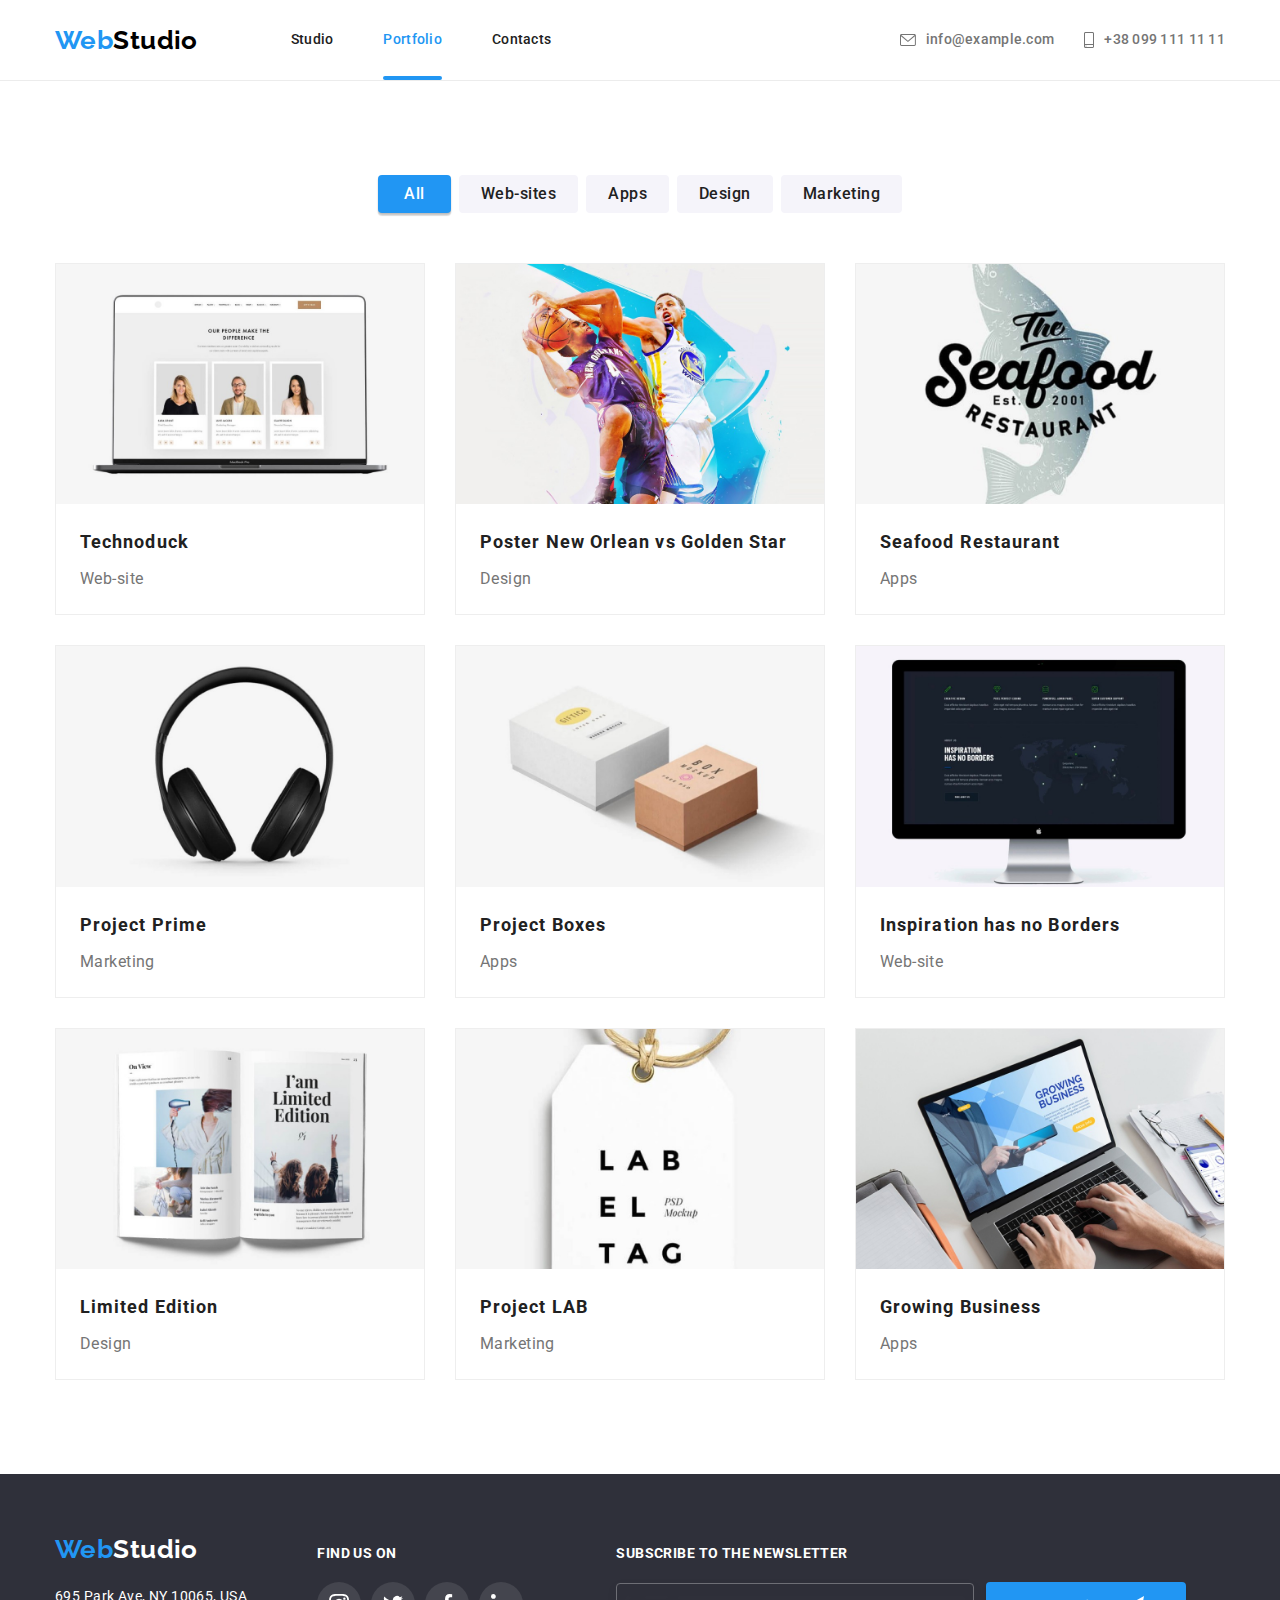
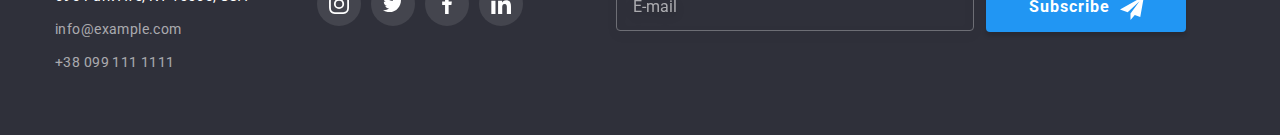
==== commit 95c322d8: "added attributes and classes" ====
--- a/portfolio.html
+++ b/portfolio.html
@@ -63,14 +63,14 @@
             <div class="container">
                 <h1 class="portfolio__hero visually-hidden">Portfolio</h1>
                 <ul class="filter__list portfolio__btn-list list">
-                    <li class="filter__item portfolio__btn-item"><button class="filter__btn" type="button">All</button></li>
-                    <li class="filter__item portfolio__btn-item"><button class="filter__btn" type="button">Web-sites</button></li>
-                    <li class="filter__item portfolio__btn-item"><button class="filter__btn" type="button">Apps</button></li>
-                    <li class="filter__item portfolio__btn-item"><button class="filter__btn" type="button">Design</button></li>
-                    <li class="filter__item portfolio__btn-item"><button class="filter__btn" type="button">Marketing</button></li>
+                    <li class="filter__item portfolio__btn-item"><button class="filter__btn filter__btn--active" type="button" data-value="all">All</button></li>
+                    <li class="filter__item portfolio__btn-item"><button class="filter__btn" type="button" data-value="webSites">Web-sites</button></li>
+                    <li class="filter__item portfolio__btn-item"><button class="filter__btn" type="button" data-value="apps">Apps</button></li>
+                    <li class="filter__item portfolio__btn-item"><button class="filter__btn" type="button" data-value="design">Design</button></li>
+                    <li class="filter__item portfolio__btn-item"><button class="filter__btn" type="button" data-value="marketing">Marketing</button></li>
                 </ul>
                <ul class="portfolio__work-list list">
-                    <li class="portfolio__work-item portfolio__work-item--indent">
+                    <li class="portfolio__work-item portfolio__work-item--indent" data-value="webSites">
                         <a class="portfolio__work-link link" href="">
                             <div class="product">
                                 <img class="product__img" 
@@ -96,7 +96,7 @@
                             </div>
                         </a>
                     </li>
-                    <li class="portfolio__work-item portfolio__work-item--indent">
+                    <li class="portfolio__work-item portfolio__work-item--indent" data-value="design">
                         <a class="portfolio__work-link link" href="">
                             <div class="product">
                                 <img class="product__img" 
@@ -122,7 +122,7 @@
                             </div>
                         </a>
                     </li>
-                    <li class="portfolio__work-item portfolio__work-item--indent">
+                    <li class="portfolio__work-item portfolio__work-item--indent" data-value="apps">
                         <a class="portfolio__work-link link" href="">
                             <div class="product">
                                 <img class="product__img" 
@@ -148,7 +148,7 @@
                             </div>
                         </a>
                     </li>
-                    <li class="portfolio__work-item portfolio__work-item--indent">
+                    <li class="portfolio__work-item portfolio__work-item--indent" data-value="marketing">
                         <a class="portfolio__work-link link" href="">
                             <div class="product">
                                 <img class="product__img" 
@@ -174,7 +174,7 @@
                             </div>
                         </a>
                     </li>
-                    <li class="portfolio__work-item portfolio__work-item--indent">
+                    <li class="portfolio__work-item portfolio__work-item--indent" data-value="apps">
                         <a class="portfolio__work-link link" href="">
                             <div class="product">
                                 <img class="product__img" 
@@ -200,7 +200,7 @@
                             </div>
                         </a>
                     </li>
-                    <li class="portfolio__work-item portfolio__work-item--indent">
+                    <li class="portfolio__work-item portfolio__work-item--indent" data-value="webSites">
                         <a class="portfolio__work-link link" href="">
                             <div class="product">
                                 <img class="product__img" 
@@ -227,7 +227,7 @@
                             </div>
                         </a>
                     </li>
-                    <li class="portfolio__work-item portfolio__work-item--indent">
+                    <li class="portfolio__work-item portfolio__work-item--indent" data-value="design">
                         <a class="portfolio__work-link link" href="">
                             <div class="product">
                                 <img class="product__img" 
@@ -254,7 +254,7 @@
                             </div>
                         </a>
                     </li>
-                    <li class="portfolio__work-item portfolio__work-item--indent">
+                    <li class="portfolio__work-item portfolio__work-item--indent" data-value="marketing">
                         <a class="portfolio__work-link link" href="">
                             <div class="product">
                                 <img class="product__img" 
@@ -281,7 +281,7 @@
                             </div>
                         </a>
                     </li>
-                    <li class="portfolio__work-item portfolio__work-item--indent">
+                    <li class="portfolio__work-item portfolio__work-item--indent" data-value="apps">
                         <a class="portfolio__work-link link" href="">
                             <div class="product">
                                 <img class="product__img" 
@@ -425,6 +425,8 @@
     </div>
 
     <script src="./js/mobile-menu.js"></script>
+    <script src="./js/filterPortfolio.js"></script>
+
 </body>
 
 </html>--- a/css/main.min.css
+++ b/css/main.min.css
@@ -1 +1 @@
-:root{--main-text-color: #757575;--secondary-text-color: #212121;--second-logo-color: #000000;--accent-color: #FFFFFF;--footer-contact-color: rgba(255, 255, 255, 0.6);--secondary-background-color: #2F303A;--accent-background-color: #F5F4FA;--hover-color: #2196F3;--main-button-hover-color: #188CE8;--placeholder-cl: rgba(117, 117, 117, 0.5);--modal-border-cl: rgba(33, 33, 33, 0.2);--close-btn-border-cl: #e5e5e5;--backdrop-cl: rgba(0, 0, 0, 0.2);--portfolio-border-cl: #eeeeee;--portfolio-text-block-cl: rgba(33, 150, 243, 0.9);--footer-mailing-cl: #ACACB0;--footer-input-border-cl: #6D6E75;--customers-cl: #AFB1B8;--footer-socials-bg-cl: #44454e;--occupation-text-bg-cl: rgba(47, 48, 58, 0.8);--gradient-hero-cl: rgba(47, 48, 58, 0.4);--overlay-bg-cl: #C4C4C4;--header-border-cl: #ececec}.visually-hidden{position:absolute;width:1px;height:1px;margin:-1px;border:0;padding:0;white-space:nowrap;-webkit-clip-path:inset(100%);clip-path:inset(100%);clip:rect(0 0 0 0);overflow:hidden}html{scroll-behavior:smooth}body{font-family:"Roboto","Arial",sans-serif;font-style:normal;font-weight:400;font-size:14px;line-height:1.14;letter-spacing:.03em;color:var(--main-text-color);background-color:var(--accent-color)}body.modal-open{overflow:hidden}body.menu-open{overflow:hidden}.section{padding-top:60px;padding-bottom:60px}@media screen and (min-width: 768px){.section{padding-top:60px;padding-bottom:60px}}@media screen and (min-width: 1200px){.section{padding-top:94px;padding-bottom:94px}}.list{list-style:none;margin:0;padding:0}.link{text-decoration:none;margin:0;padding:0}img{display:block;max-width:100%;height:auto}.container{padding-left:15px;padding-right:15px;margin-left:auto;margin-right:auto}@media screen and (min-width: 480px){.container{width:480px}}@media screen and (min-width: 768px){.container{width:768px}}@media screen and (min-width: 1200px){.container{width:1200px}}.backdrop.is-hidden{opacity:0;pointer-events:none;visibility:hidden}.backdrop.is-hidden .modal{-webkit-transform:translate(-50%, -50%) scale(0.5);transform:translate(-50%, -50%) scale(0.5)}.mobile-menu.is-closed{opacity:0;pointer-events:none;visibility:hidden}.mobile-menu.is-closed .mobile-menu__container{-webkit-transform:translateX(-100%);transform:translateX(-100%)}.logo{font-family:"Raleway","Arial",sans-serif;font-weight:700}@media screen and (max-width: 767.98px){.logo{padding-top:16px;padding-bottom:16px}}@media screen and (max-width: 1199.98px){.logo{font-size:24px;line-height:1.17}}@media screen and (min-width: 1200px){.logo{font-size:26px;line-height:1.19}}.logo__text{color:var(--hover-color)}.logo__text--dark{color:var(--second-logo-color)}.logo__text--light{color:var(--accent-color)}@media screen and (max-width: 767.98px){.burger-btn{display:-webkit-box;display:-ms-flexbox;display:flex;-webkit-box-align:center;-ms-flex-align:center;align-items:center;-webkit-box-pack:center;-ms-flex-pack:center;justify-content:center;padding:0px;color:var(--second-logo-color);background-color:rgba(0,0,0,0);border:rgba(0,0,0,0);cursor:pointer;-webkit-transition:color 250ms cubic-bezier(0.4, 0, 0.2, 1);transition:color 250ms cubic-bezier(0.4, 0, 0.2, 1)}.burger-btn--indent{margin-left:auto}.burger-btn:hover,.burger-btn:focus{color:var(--hover-color)}}@media screen and (min-width: 768px){.burger-btn{display:none}}.burger-btn__icon{fill:currentColor}.btn{font-family:inherit;font-weight:700;font-size:16px;line-height:1.88;letter-spacing:.06em;cursor:pointer;color:var(--accent-color);background-color:var(--hover-color);min-width:200px;padding:10px 32px;border:none;border-radius:4px;-webkit-box-shadow:0px 4px 4px rgba(0,0,0,.15);box-shadow:0px 4px 4px rgba(0,0,0,.15);-webkit-transition:background-color 250ms cubic-bezier(0.4, 0, 0.2, 1);transition:background-color 250ms cubic-bezier(0.4, 0, 0.2, 1)}.btn:hover,.btn:focus{background-color:var(--main-button-hover-color)}.modal-close-btn{position:absolute;top:8px;right:8px;display:-webkit-box;display:-ms-flexbox;display:flex;-webkit-box-align:center;-ms-flex-align:center;align-items:center;-webkit-box-pack:center;-ms-flex-pack:center;justify-content:center;width:30px;height:30px;color:var(--second-logo-color);border-radius:50%;border:1px solid var(--close-btn-border-cl);background-color:var(--accent-color);cursor:pointer;outline:rgba(0,0,0,0);-webkit-transition:color 250ms cubic-bezier(0.4, 0, 0.2, 1);transition:color 250ms cubic-bezier(0.4, 0, 0.2, 1)}.modal-close-btn:hover,.modal-close-btn:focus{color:var(--hover-color)}.modal-close-btn__icon{fill:currentColor}.mobile-close-btn{position:absolute;top:10px;right:15px;display:-webkit-box;display:-ms-flexbox;display:flex;-webkit-box-align:center;-ms-flex-align:center;align-items:center;-webkit-box-pack:center;-ms-flex-pack:center;justify-content:center;padding:0;color:var(--secondary-text-color);background-color:var(--accent-color);border:1px solid rgba(0,0,0,0);cursor:pointer;outline:rgba(0,0,0,0);-webkit-transition:color 250ms cubic-bezier(0.4, 0, 0.2, 1);transition:color 250ms cubic-bezier(0.4, 0, 0.2, 1)}.mobile-close-btn:hover,.mobile-close-btn:focus{color:var(--hover-color)}.mobile-close-btn__icon{fill:currentColor}.filter__list{display:-webkit-box;display:-ms-flexbox;display:flex;-webkit-box-pack:center;-ms-flex-pack:center;justify-content:center}@media screen and (max-width: 767.98px){.filter__list{-ms-flex-wrap:wrap;flex-wrap:wrap;-webkit-box-pack:start;-ms-flex-pack:start;justify-content:start}}@media screen and (min-width: 768px){.filter__list{-ms-flex-wrap:nowrap;flex-wrap:nowrap;gap:8px;-webkit-box-pack:center;-ms-flex-pack:center;justify-content:center}}.filter__btn{min-width:73px;padding:6px 22px;font-family:inherit;font-weight:500;font-size:16px;line-height:1.62;letter-spacing:.03em;color:var(--secondary-text-color);background-color:var(--accent-background-color);border:none;border-radius:4px;cursor:pointer;-webkit-transition:color 250ms cubic-bezier(0.4, 0, 0.2, 1),background-color 250ms cubic-bezier(0.4, 0, 0.2, 1),-webkit-box-shadow 250ms cubic-bezier(0.4, 0, 0.2, 1);transition:color 250ms cubic-bezier(0.4, 0, 0.2, 1),background-color 250ms cubic-bezier(0.4, 0, 0.2, 1),-webkit-box-shadow 250ms cubic-bezier(0.4, 0, 0.2, 1);transition:color 250ms cubic-bezier(0.4, 0, 0.2, 1),background-color 250ms cubic-bezier(0.4, 0, 0.2, 1),box-shadow 250ms cubic-bezier(0.4, 0, 0.2, 1);transition:color 250ms cubic-bezier(0.4, 0, 0.2, 1),background-color 250ms cubic-bezier(0.4, 0, 0.2, 1),box-shadow 250ms cubic-bezier(0.4, 0, 0.2, 1),-webkit-box-shadow 250ms cubic-bezier(0.4, 0, 0.2, 1)}.filter__btn:hover,.filter__btn:focus{color:var(--accent-color);background-color:var(--hover-color);-webkit-box-shadow:0px 3px 1px rgba(0,0,0,.1),0px 1px 2px rgba(0,0,0,.08),0px 2px 2px rgba(0,0,0,.12);box-shadow:0px 3px 1px rgba(0,0,0,.1),0px 1px 2px rgba(0,0,0,.08),0px 2px 2px rgba(0,0,0,.12)}@media screen and (max-width: 767.98px){.portfolio__btn-list{margin-bottom:40px}}@media screen and (min-width: 768px){.portfolio__btn-list{margin-bottom:30px}}@media screen and (min-width: 1200px){.portfolio__btn-list{margin-bottom:50px}}@media screen and (max-width: 767.98px){.portfolio__btn-item:not(:last-child){margin-right:8px}}@media screen and (max-width: 767.98px){.portfolio__btn-item:nth-child(-n+3){margin-bottom:15px}}.mobile-menu{opacity:1;-webkit-transition:opacity 250ms cubic-bezier(0.4, 0, 0.2, 1),visibility 250ms cubic-bezier(0.4, 0, 0.2, 1);transition:opacity 250ms cubic-bezier(0.4, 0, 0.2, 1),visibility 250ms cubic-bezier(0.4, 0, 0.2, 1)}@media screen and (min-width: 768px){.mobile-menu{display:none}}.mobile-menu__container{position:fixed;top:0;left:0;width:100%;height:100%;padding:48px 40px;display:-webkit-box;display:-ms-flexbox;display:flex;-webkit-box-orient:vertical;-webkit-box-direction:normal;-ms-flex-direction:column;flex-direction:column;background-color:var(--accent-color);-webkit-transform:translateX(0%);transform:translateX(0%);-webkit-transition:-webkit-transform 250ms cubic-bezier(0.4, 0, 0.2, 1);transition:-webkit-transform 250ms cubic-bezier(0.4, 0, 0.2, 1);transition:transform 250ms cubic-bezier(0.4, 0, 0.2, 1);transition:transform 250ms cubic-bezier(0.4, 0, 0.2, 1), -webkit-transform 250ms cubic-bezier(0.4, 0, 0.2, 1)}.mobile-menu__item--indent:not(:last-child){margin-bottom:32px}.mobile-menu__link{font-size:40px;line-height:1.18;font-weight:500;letter-spacing:.02em;color:var(--secondary-text-color);-webkit-transition:color 250ms cubic-bezier(0.4, 0, 0.2, 1);transition:color 250ms cubic-bezier(0.4, 0, 0.2, 1)}.mobile-menu__link:hover,.mobile-menu__link:focus{color:var(--hover-color)}.mobile-menu__link--current{color:var(--hover-color)}.mobile-menu__contact-list--indent{margin-top:auto;margin-bottom:64px}.mobile-menu__contact-item--indent:not(:last-child){margin-bottom:32px}.mobile-menu__contact-tel{font-weight:500;font-size:34px;line-height:1.18;letter-spacing:.02em;color:var(--hover-color)}.mobile-menu__contact-mail{font-weight:500;font-size:24px;line-height:1.17;letter-spacing:.02em;color:var(--main-text-color)}.mobile-menu__socials-list{display:-webkit-box;display:-ms-flexbox;display:flex;-ms-flex-wrap:wrap;flex-wrap:wrap}.mobile-menu__socials-item{padding-right:10px}.mobile-menu__socials-item--indent:not(:last-child){margin-right:10px;border-right:1px solid var(--modal-border-cl)}.mobile-menu__socials-link{font-weight:500;font-size:18px;line-height:1.22;letter-spacing:.02em;color:var(--hover-color)}.backdrop{position:fixed;top:0;left:0;width:100%;height:100%;padding:93px 15px;overflow-y:scroll;background-color:var(--backdrop-cl);opacity:1;-webkit-transition:opacity 250ms cubic-bezier(0.4, 0, 0.2, 1),visibility 250ms cubic-bezier(0.4, 0, 0.2, 1);transition:opacity 250ms cubic-bezier(0.4, 0, 0.2, 1),visibility 250ms cubic-bezier(0.4, 0, 0.2, 1)}.modal{position:relative;padding:40px;top:50%;left:50%;-webkit-transform:translate(-50%, -50%) scale(1);transform:translate(-50%, -50%) scale(1);background-color:var(--accent-color);-webkit-box-shadow:0px 1px 3px rgba(0,0,0,.12),0px 1px 1px rgba(0,0,0,.14),0px 2px 1px rgba(0,0,0,.2);box-shadow:0px 1px 3px rgba(0,0,0,.12),0px 1px 1px rgba(0,0,0,.14),0px 2px 1px rgba(0,0,0,.2);border-radius:4px;-webkit-transition:-webkit-transform 250ms cubic-bezier(0.4, 0, 0.2, 1);transition:-webkit-transform 250ms cubic-bezier(0.4, 0, 0.2, 1);transition:transform 250ms cubic-bezier(0.4, 0, 0.2, 1);transition:transform 250ms cubic-bezier(0.4, 0, 0.2, 1), -webkit-transform 250ms cubic-bezier(0.4, 0, 0.2, 1)}@media screen and (min-width: 480px){.modal{max-width:450px;width:100%}}@media screen and (min-width: 1200px){.modal{max-width:528px;width:100%}}.modal__title{display:block;font-weight:700;font-size:20px;color:var(--secondary-text-color)}@media screen and (max-width: 1199.98px){.modal__title{line-height:1.5}}@media screen and (min-width: 1200px){.modal__title{line-height:1.15}}.modal__title--indent{margin-bottom:12px;text-align:center}.modal-form{display:-webkit-box;display:-ms-flexbox;display:flex;-webkit-box-orient:vertical;-webkit-box-direction:normal;-ms-flex-direction:column;flex-direction:column}.modal-form__group{position:relative}.modal-form__group--indent{margin-bottom:10px}.modal-form__label{display:block;font-size:12px;line-height:1.17;letter-spacing:.01em}.modal-form__label--indent{margin-bottom:4px}.modal-form__input{padding-left:42px;width:100%;height:40px;border:1px solid var(--modal-border-cl);border-radius:4px;outline:rgba(0,0,0,0);-webkit-transition:border-color 250ms cubic-bezier(0.4, 0, 0.2, 1);transition:border-color 250ms cubic-bezier(0.4, 0, 0.2, 1)}.modal-form__input:focus{border-color:var(--hover-color)}.modal-form__icon{position:absolute;bottom:11px;left:12px;fill:var(--secondary-text-color);-webkit-transition:fill 250ms cubic-bezier(0.4, 0, 0.2, 1);transition:fill 250ms cubic-bezier(0.4, 0, 0.2, 1)}.modal-form__input:focus~.modal-form__icon{fill:var(--hover-color)}.modal-form__textarea{padding:12px 16px;width:100%;height:120px;resize:none;border:1px solid var(--modal-border-cl);border-radius:4px;outline:rgba(0,0,0,0);-webkit-transition:border-color 250ms cubic-bezier(0.4, 0, 0.2, 1);transition:border-color 250ms cubic-bezier(0.4, 0, 0.2, 1)}.modal-form__textarea::-webkit-input-placeholder{font-size:12px;line-height:1.14;letter-spacing:.01em;color:var(--placeholder-cl)}.modal-form__textarea::-moz-placeholder{font-size:12px;line-height:1.14;letter-spacing:.01em;color:var(--placeholder-cl)}.modal-form__textarea:-ms-input-placeholder{font-size:12px;line-height:1.14;letter-spacing:.01em;color:var(--placeholder-cl)}.modal-form__textarea::-ms-input-placeholder{font-size:12px;line-height:1.14;letter-spacing:.01em;color:var(--placeholder-cl)}.modal-form__textarea::placeholder{font-size:12px;line-height:1.14;letter-spacing:.01em;color:var(--placeholder-cl)}.modal-form__textarea:focus{border-color:var(--hover-color)}.modal-form__group--textarea--indent{margin-bottom:20px}.modal-form__checkbox-group{display:-webkit-box;display:-ms-flexbox;display:flex;-webkit-box-align:center;-ms-flex-align:center;align-items:center;-webkit-box-pack:center;-ms-flex-pack:center;justify-content:center}.modal-form__checkbox-group--indent{margin-bottom:30px}.modal-form__agreement{line-height:1.71}@media screen and (max-width: 1199.98px){.modal-form__agreement{font-size:12px;line-height:1.17}}@media screen and (min-width: 1200px){.modal-form__agreement{font-size:14px;line-height:1.71}}.modal-form__treaty{color:var(--hover-color)}.modal-btn{width:200px;margin-left:auto;margin-right:auto}.custom-checkbox{display:inline-block;width:16px;height:15px;border:2px solid var(--secondary-text-color);border-radius:2px}.modal-form__custom-checkbox{margin-right:8px}.modal-form__checkbox:checked+.custom-checkbox{background-image:url("../images/check-icon.svg");background-color:var(--hover-color);background-size:contain;background-origin:border-box;border-color:var(--hover-color)}.modal-form__checkbox:focus+.custom-checkbox{border-color:var(--hover-color)}.socials-list{display:-webkit-box;display:-ms-flexbox;display:flex;-webkit-box-align:center;-ms-flex-align:center;align-items:center}.socials__item{width:44px;height:44px}.socials__item--indent:not(:last-child){margin-right:10px}.socials__icon{display:-webkit-box;display:-ms-flexbox;display:flex;fill:currentColor}.socials__link{display:-webkit-box;display:-ms-flexbox;display:flex;-webkit-box-align:center;-ms-flex-align:center;align-items:center;-webkit-box-pack:center;-ms-flex-pack:center;justify-content:center;width:100%;height:100%;border-radius:50%;-webkit-transition:color 250ms cubic-bezier(0.4, 0, 0.2, 1),background-color 250ms cubic-bezier(0.4, 0, 0.2, 1);transition:color 250ms cubic-bezier(0.4, 0, 0.2, 1),background-color 250ms cubic-bezier(0.4, 0, 0.2, 1)}.socials__link:hover,.socials__link:focus{color:var(--accent-color);background-color:var(--hover-color)}.socials__link--light{color:var(--customers-cl);background-color:var(--accent-color)}.socials__link--dark{color:var(--accent-color);background-color:var(--footer-socials-bg-cl)}.page-header{border-bottom:1px solid var(--header-border-cl)}.page-header__container{display:-webkit-box;display:-ms-flexbox;display:flex;-webkit-box-align:center;-ms-flex-align:center;align-items:center}@media screen and (max-width: 767.98px){.page-header__container{display:block}}.header-nav{display:-webkit-box;display:-ms-flexbox;display:flex;-webkit-box-align:center;-ms-flex-align:center;align-items:center}@media screen and (min-width: 768px){.header-nav__logo{margin-right:88px}}@media screen and (min-width: 1200px){.header-nav__logo{margin-right:93px}}.menu{display:-webkit-box;display:-ms-flexbox;display:flex}@media screen and (max-width: 767.98px){.menu{display:none}}.menu__item:not(:last-child){margin-right:50px}.menu__link{display:block;padding-top:32px;padding-bottom:32px;font-weight:500;letter-spacing:.02em;color:var(--secondary-text-color);-webkit-transition:color 250ms cubic-bezier(0.4, 0, 0.2, 1);transition:color 250ms cubic-bezier(0.4, 0, 0.2, 1)}.menu__link:hover,.menu__link:focus{color:var(--hover-color)}.menu__link--current{position:relative;color:var(--hover-color)}.menu__link--current::after{content:"";display:inline-block;position:absolute;left:0;bottom:0;width:100%;height:4px;border-radius:2px;background-color:var(--hover-color)}.page-header__contact-list{display:-webkit-box;display:-ms-flexbox;display:flex;margin-left:auto}@media screen and (max-width: 767.98px){.page-header__contact-list{display:none}}@media screen and (min-width: 768px)and (max-width: 1199.98px){.page-header__contact-list{-webkit-box-orient:vertical;-webkit-box-direction:normal;-ms-flex-direction:column;flex-direction:column;gap:10px}}@media screen and (min-width: 1200px){.page-header__contact-item:not(:last-child){margin-right:30px}}.page-header__contact-link{display:-webkit-box;display:-ms-flexbox;display:flex;-webkit-box-align:center;-ms-flex-align:center;align-items:center;font-weight:500;letter-spacing:.02em;color:var(--main-text-color);-webkit-transition:color 250ms cubic-bezier(0.4, 0, 0.2, 1);transition:color 250ms cubic-bezier(0.4, 0, 0.2, 1)}@media screen and (min-width: 768px)and (max-width: 1199.98px){.page-header__contact-link{font-size:12px;line-height:1.17}}@media screen and (min-width: 1200px){.page-header__contact-link{font-size:14px;line-height:1.14;padding-top:32px;padding-bottom:32px}}.page-header__contact-link:hover,.page-header__contact-link:focus{color:var(--hover-color)}.page-header__contact-icon{display:inline-block;fill:currentColor}@media screen and (min-width: 768px)and (max-width: 1199.98px){.page-header__contact-icon{margin-right:8px}}@media screen and (min-width: 1200px){.page-header__contact-icon{margin-right:10px}}@media screen and (max-width: 1199.98px){.envelope-icon{width:14px;height:10px}}@media screen and (min-width: 1200px){.envelope-icon{width:16px;height:12px}}@media screen and (max-width: 1199.98px){.smartphone-icon{width:10px;height:14px}}@media screen and (min-width: 1200px){.smartphone-icon{width:10px;height:16px}}.hero{text-align:center}@media screen and (max-width: 1199.98px){.hero{padding-top:118px;padding-bottom:118px}}@media screen and (min-width: 1200px){.hero{padding-top:200px;padding-bottom:200px}}.overlay{max-width:1600px;margin-left:auto;margin-right:auto;background-color:var(--overlay-bg-cl);background-repeat:no-repeat;background-position:center;background-size:cover;background-image:-webkit-gradient(linear, left top, left bottom, from(var(--gradient-hero-cl)), to(var(--gradient-hero-cl))),url("../images/hero/hero_sm.jpg");background-image:linear-gradient(var(--gradient-hero-cl), var(--gradient-hero-cl)),url("../images/hero/hero_sm.jpg");background-image:-webkit-gradient(linear, left top, left bottom, from(var(--gradient-hero-cl)), to(var(--gradient-hero-cl))),-webkit-image-set(url("../images/hero/hero_sm.webp") 1x);background-image:linear-gradient(var(--gradient-hero-cl), var(--gradient-hero-cl)),-webkit-image-set(url("../images/hero/hero_sm.webp") 1x)}@media(min-device-pixel-ratio: 2),(-webkit-min-device-pixel-ratio: 2),(min-resolution: 192dpi),(min-resolution: 2dppx){.overlay{background-image:-webkit-gradient(linear, left top, left bottom, from(var(--gradient-hero-cl)), to(var(--gradient-hero-cl))),url("../images/hero/hero_sm@2x.jpg");background-image:linear-gradient(var(--gradient-hero-cl), var(--gradient-hero-cl)),url("../images/hero/hero_sm@2x.jpg");background-image:-webkit-gradient(linear, left top, left bottom, from(var(--gradient-hero-cl)), to(var(--gradient-hero-cl))),-webkit-image-set(url("../images/hero/hero_sm@2x.webp") 2x);background-image:linear-gradient(var(--gradient-hero-cl), var(--gradient-hero-cl)),-webkit-image-set(url("../images/hero/hero_sm@2x.webp") 2x)}}@media screen and (min-width: 768px){.overlay{background-image:-webkit-gradient(linear, left top, left bottom, from(var(--gradient-hero-cl)), to(var(--gradient-hero-cl))),url("../images/hero/hero_md.jpg");background-image:linear-gradient(var(--gradient-hero-cl), var(--gradient-hero-cl)),url("../images/hero/hero_md.jpg");background-image:-webkit-gradient(linear, left top, left bottom, from(var(--gradient-hero-cl)), to(var(--gradient-hero-cl))),-webkit-image-set(url("../images/hero/hero_md.webp") 1x);background-image:linear-gradient(var(--gradient-hero-cl), var(--gradient-hero-cl)),-webkit-image-set(url("../images/hero/hero_md.webp") 1x)}}@media screen and (min-width: 768px)and (min-device-pixel-ratio: 2),screen and (min-width: 768px)and (-webkit-min-device-pixel-ratio: 2),screen and (min-width: 768px)and (min-resolution: 192dpi),screen and (min-width: 768px)and (min-resolution: 2dppx){.overlay{background-image:-webkit-gradient(linear, left top, left bottom, from(var(--gradient-hero-cl)), to(var(--gradient-hero-cl))),url("../images/hero/hero_md@2x.jpg");background-image:linear-gradient(var(--gradient-hero-cl), var(--gradient-hero-cl)),url("../images/hero/hero_md@2x.jpg");background-image:-webkit-gradient(linear, left top, left bottom, from(var(--gradient-hero-cl)), to(var(--gradient-hero-cl))),-webkit-image-set(url("../images/hero/hero_md@2x.webp") 2x);background-image:linear-gradient(var(--gradient-hero-cl), var(--gradient-hero-cl)),-webkit-image-set(url("../images/hero/hero_md@2x.webp") 2x)}}@media screen and (min-width: 1200px){.overlay{background-image:-webkit-gradient(linear, left top, left bottom, from(var(--gradient-hero-cl)), to(var(--gradient-hero-cl))),url("../images/hero/hero_lg.jpg");background-image:linear-gradient(var(--gradient-hero-cl), var(--gradient-hero-cl)),url("../images/hero/hero_lg.jpg");background-image:-webkit-gradient(linear, left top, left bottom, from(var(--gradient-hero-cl)), to(var(--gradient-hero-cl))),-webkit-image-set(url("../images/hero/hero_lg.webp") 1x);background-image:linear-gradient(var(--gradient-hero-cl), var(--gradient-hero-cl)),-webkit-image-set(url("../images/hero/hero_lg.webp") 1x)}}@media screen and (min-width: 1200px)and (min-device-pixel-ratio: 2),screen and (min-width: 1200px)and (-webkit-min-device-pixel-ratio: 2),screen and (min-width: 1200px)and (min-resolution: 192dpi),screen and (min-width: 1200px)and (min-resolution: 2dppx){.overlay{background-image:-webkit-gradient(linear, left top, left bottom, from(var(--gradient-hero-cl)), to(var(--gradient-hero-cl))),url("../images/hero/hero_lg@2x.jpg");background-image:linear-gradient(var(--gradient-hero-cl), var(--gradient-hero-cl)),url("../images/hero/hero_lg@2x.jpg");background-image:-webkit-gradient(linear, left top, left bottom, from(var(--gradient-hero-cl)), to(var(--gradient-hero-cl))),-webkit-image-set(url("../images/hero/hero_lg@2x.webp") 2x);background-image:linear-gradient(var(--gradient-hero-cl), var(--gradient-hero-cl)),-webkit-image-set(url("../images/hero/hero_lg@2x.webp") 2x)}}.hero__title{margin-top:0;margin-bottom:30px;margin-left:auto;margin-right:auto;text-align:center;font-weight:900;letter-spacing:.06em;text-transform:uppercase;color:var(--accent-color)}@media screen and (max-width: 767.98px){.hero__title{font-size:26px;line-height:1.62}}@media screen and (min-width: 480px){.hero__title{width:360px;font-size:26px;line-height:1.62}}@media screen and (min-width: 1200px){.hero__title{width:696px;font-size:44px;line-height:1.36}}.benefits__title{font-weight:700;font-size:36px;line-height:1.16;color:var(--secondary-text-color)}.benefits__title--indent{margin-top:0;margin-bottom:50px;text-align:center}.benefits__title--hidden{position:absolute;width:1px;height:1px;margin:-1px;border:0;padding:0;white-space:nowrap;-webkit-clip-path:inset(100%);clip-path:inset(100%);clip:rect(0 0 0 0);overflow:hidden}.benefits__list{display:-webkit-box;display:-ms-flexbox;display:flex;-ms-flex-wrap:wrap;flex-wrap:wrap;gap:30px}@media screen and (min-width: 1200px){.benefits__list{-ms-flex-wrap:nowrap;flex-wrap:nowrap}}@media screen and (min-width: 768px){.benefits__item{width:calc((100% - 30px)/2)}}.benefits__subtitle{font-weight:700;font-size:14px;text-transform:uppercase;color:var(--secondary-text-color)}@media screen and (max-width: 767.98px){.benefits__subtitle{text-align:center}}@media screen and (min-width: 768px){.benefits__subtitle{text-align:left}}.benefits__subtitle--indent{margin-top:0;margin-bottom:10px}.benefits__text{line-height:1.71}.benefits__text--indent{margin-top:0;margin-bottom:0}.benefits__icon-container{display:-webkit-box;display:-ms-flexbox;display:flex;-webkit-box-align:center;-ms-flex-align:center;align-items:center;-webkit-box-pack:center;-ms-flex-pack:center;justify-content:center;height:120px;background-color:var(--accent-background-color)}.benefits__icon-container--indent{margin-bottom:30px}.occupation{display:none}@media screen and (min-width: 1200px){.occupation{display:block}}.occupation--padding{padding-top:0px}.occupation__title{font-weight:700;font-size:36px;line-height:1.16;color:var(--secondary-text-color)}.occupation__title--indent{margin-top:0;margin-bottom:50px;text-align:center}.occupation__list{display:-webkit-box;display:-ms-flexbox;display:flex;-webkit-box-pack:center;-ms-flex-pack:center;justify-content:center}.occupation__item{position:relative}.occupation__item--indent:not(:last-child){margin-right:30px}.occupation__text-block{position:absolute;bottom:0;left:0;width:100%;height:70px;display:-webkit-box;display:-ms-flexbox;display:flex;-webkit-box-align:center;-ms-flex-align:center;align-items:center;-webkit-box-pack:center;-ms-flex-pack:center;justify-content:center;background-color:var(--occupation-text-bg-cl)}.occupation__text{margin-top:0;margin-bottom:0;font-weight:700;text-transform:uppercase;color:var(--accent-color)}.team{background-color:var(--accent-background-color)}.team__title{font-weight:700;font-size:28px;line-height:1.17;color:var(--secondary-text-color)}@media screen and (min-width: 1200px){.team__title{font-size:36px;line-height:1.16;margin-bottom:50px}}.team__title--indent{margin-top:0;margin-bottom:30px;text-align:center}.team__list{display:-webkit-box;display:-ms-flexbox;display:flex;-ms-flex-wrap:wrap;flex-wrap:wrap;gap:30px}@media screen and (max-width: 767.98px){.team__list{-webkit-box-orient:vertical;-webkit-box-direction:normal;-ms-flex-direction:column;flex-direction:column}}@media screen and (min-width: 768px){.team__list{-webkit-box-orient:horizontal;-webkit-box-direction:normal;-ms-flex-direction:row;flex-direction:row}}@media screen and (min-width: 1200px){.team__list{-webkit-box-orient:horizontal;-webkit-box-direction:normal;-ms-flex-direction:row;flex-direction:row}}.team__item{-webkit-box-shadow:0px 1px 3px rgba(0,0,0,.12),0px 1px 1px rgba(0,0,0,.14),0px 2px 1px rgba(0,0,0,.2);box-shadow:0px 1px 3px rgba(0,0,0,.12),0px 1px 1px rgba(0,0,0,.14),0px 2px 1px rgba(0,0,0,.2);border-radius:0px 0px 4px 4px}@media screen and (min-width: 480px){.team__item{width:100%}}@media screen and (min-width: 768px){.team__item{width:calc((100% - 30px)/2)}}@media screen and (min-width: 1200px){.team__item{width:calc((100% - 90px)/4)}}.team__text-block{display:-webkit-box;display:-ms-flexbox;display:flex;-webkit-box-align:center;-ms-flex-align:center;align-items:center;-webkit-box-pack:center;-ms-flex-pack:center;justify-content:center;-webkit-box-orient:vertical;-webkit-box-direction:normal;-ms-flex-direction:column;flex-direction:column;padding-top:30px;padding-bottom:24px;background-color:var(--accent-color)}@media screen and (min-width: 1200px){.team__text-block{padding-top:30px;padding-bottom:30px}}.team__name{font-size:16px;font-weight:500;line-height:1.19;color:var(--secondary-text-color)}.team__name--indent{margin-top:0;margin-bottom:10}.team__profession{font-size:16px;line-height:1.19}.team__profession--indent{margin-top:0;margin-bottom:16px}.customers__title{font-weight:700;font-size:28px;line-height:1.18;color:var(--secondary-text-color)}@media screen and (min-width: 1200px){.customers__title{font-size:36px;line-height:1.17}}.customers__title--indent{margin-top:0;margin-bottom:30px;text-align:center}@media screen and (min-width: 1200px){.customers__title--indent{margin-top:0;margin-bottom:50px;text-align:center}}.customers__list{display:-webkit-box;display:-ms-flexbox;display:flex;-webkit-box-align:center;-ms-flex-align:center;align-items:center;-ms-flex-wrap:wrap;flex-wrap:wrap;gap:30px}@media screen and (min-width: 1200px){.customers__list{-ms-flex-wrap:nowrap;flex-wrap:nowrap}}.customers__item{height:92px}@media screen and (max-width: 767.98px){.customers__item{width:calc((100% - 30px)/2)}}@media screen and (min-width: 768px){.customers__item{width:calc((100% - 60px)/3)}}.customers__link{display:-webkit-box;display:-ms-flexbox;display:flex;-webkit-box-pack:center;-ms-flex-pack:center;justify-content:center;-webkit-box-align:center;-ms-flex-align:center;align-items:center;width:100%;height:100%;border:1px solid var(--customers-cl);border-radius:4px;color:var(--customers-cl);-webkit-transition:color 250ms cubic-bezier(0.4, 0, 0.2, 1),border-color 250ms cubic-bezier(0.4, 0, 0.2, 1);transition:color 250ms cubic-bezier(0.4, 0, 0.2, 1),border-color 250ms cubic-bezier(0.4, 0, 0.2, 1)}.customers__link:hover,.customers__link:focus{color:var(--hover-color);border-color:var(--hover-color)}.customers__icon{fill:currentColor}.page-footer{padding-top:60px;padding-bottom:60px;color:var(--accent-color);background-color:var(--secondary-background-color)}@media screen and (max-width: 1199.98px){.page-footer__container{text-align:center}}@media screen and (min-width: 1200px){.page-footer__container{display:-webkit-box;display:-ms-flexbox;display:flex;-webkit-box-align:baseline;-ms-flex-align:baseline;align-items:baseline}}@media screen and (max-width: 1199.98px){.footer-contacts__container{margin-bottom:60px}}@media screen and (min-width: 768px){.footer-contacts__container{display:-webkit-box;display:-ms-flexbox;display:flex;-webkit-box-pack:center;-ms-flex-pack:center;justify-content:center;-webkit-box-align:baseline;-ms-flex-align:baseline;align-items:baseline}}@media screen and (min-width: 1200px){.footer-contacts__container--indent{margin-right:93px}}@media screen and (max-width: 767.98px){.page-footer__contact--indent{margin-bottom:60px}}@media screen and (min-width: 768px){.page-footer__contact--indent{margin-right:165px;margin-bottom:0px}}@media screen and (min-width: 1200px){.page-footer__contact--indent{margin-right:70px}}.page-footer__logo{display:block}.page-footer__logo--indent{margin-bottom:20px}.page-footer__phys-adress{font-style:normal;line-height:1.71;color:var(--accent-color)}@media screen and (max-width: 1199.98px){.page-footer__phys-adress--indent{margin-top:0;margin-bottom:8px}}@media screen and (min-width: 1200px){.page-footer__phys-adress--indent{margin-top:0;margin-bottom:9px}}@media screen and (max-width: 1199.98px){.page-footer__contact-item--indent:not(:last-child){margin-bottom:9px}}@media screen and (min-width: 1200px){.page-footer__contact-item--indent:not(:last-child){margin-bottom:9px}}.page-footer__contact-link{font-style:normal;line-height:1.71;color:var(--footer-contact-color);-webkit-transition:color 250ms cubic-bezier(0.4, 0, 0.2, 1);transition:color 250ms cubic-bezier(0.4, 0, 0.2, 1)}.page-footer__contact-link:hover,.page-footer__contact-link:focus{color:var(--hover-color)}.join__text{display:block;font-weight:700;text-transform:uppercase;color:var(--accent-color)}.join__text--indent{margin-bottom:20px}.page-footer__socials-list{-webkit-box-pack:center;-ms-flex-pack:center;justify-content:center}@media screen and (min-width: 768px){.mailing-form{display:-webkit-box;display:-ms-flexbox;display:flex;-webkit-box-orient:vertical;-webkit-box-direction:normal;-ms-flex-direction:column;flex-direction:column;-webkit-box-align:center;-ms-flex-align:center;align-items:center}}@media screen and (min-width: 1200px){.mailing-form{display:-webkit-box;display:-ms-flexbox;display:flex;-ms-flex-wrap:nowrap;flex-wrap:nowrap;-webkit-box-orient:horizontal;-webkit-box-direction:normal;-ms-flex-direction:row;flex-direction:row;gap:12px}}.mailing__text{display:block;font-weight:700;text-transform:uppercase;color:var(--accent-color)}.mailing__text--indent{margin-bottom:20px}.mailing-form__input{padding:15px 16px;color:var(--footer-mailing-cl);background-color:rgba(0,0,0,0);border:1px solid var(--footer-input-border-cl);border-radius:4px;-webkit-filter:drop-shadow(0px 4px 4px rgba(0, 0, 0, 0.15));filter:drop-shadow(0px 4px 4px rgba(0, 0, 0, 0.15));outline:rgba(0,0,0,0)}@media screen and (max-width: 767.98px){.mailing-form__input{width:100%}}@media screen and (min-width: 768px){.mailing-form__input{width:450px}}@media screen and (min-width: 1200px){.mailing-form__input{width:358px}}@media screen and (max-width: 1199.98px){.mailing-form__input--indent{margin-bottom:20px}}.mailing-form__input::-webkit-input-placeholder{font-size:16px;line-height:1.25;color:var(--footer-mailing-cl)}.mailing-form__input::-moz-placeholder{font-size:16px;line-height:1.25;color:var(--footer-mailing-cl)}.mailing-form__input:-ms-input-placeholder{font-size:16px;line-height:1.25;color:var(--footer-mailing-cl)}.mailing-form__input::-ms-input-placeholder{font-size:16px;line-height:1.25;color:var(--footer-mailing-cl)}.mailing-form__input::placeholder{font-size:16px;line-height:1.25;color:var(--footer-mailing-cl)}.mailing-btn::after{content:"";display:inline-block;vertical-align:middle;background-image:url("../images/send-icon.svg");width:24px;height:24px;margin-left:10px}@media screen and (min-width: 768px){.portfolio__work-list{display:-webkit-box;display:-ms-flexbox;display:flex;-ms-flex-wrap:wrap;flex-wrap:wrap;gap:30px}}.portfolio__work-item{border:1px solid var(--portfolio-border-cl)}@media screen and (max-width: 767.98px){.portfolio__work-item{width:100%}.portfolio__work-item:not(:last-child){margin-bottom:30px}}@media screen and (min-width: 768px){.portfolio__work-item{width:calc((100% - 30px)/2)}.portfolio__work-item:not(:last-child){margin-bottom:0px}}@media screen and (min-width: 1200px){.portfolio__work-item{width:calc((100% - 60px)/3)}}.portfolio__work-link{display:block;width:100%;height:100%;-webkit-transition:-webkit-box-shadow 250ms cubic-bezier(0.4, 0, 0.2, 1);transition:-webkit-box-shadow 250ms cubic-bezier(0.4, 0, 0.2, 1);transition:box-shadow 250ms cubic-bezier(0.4, 0, 0.2, 1);transition:box-shadow 250ms cubic-bezier(0.4, 0, 0.2, 1), -webkit-box-shadow 250ms cubic-bezier(0.4, 0, 0.2, 1)}.portfolio__work-link:hover,.portfolio__work-link:focus{-webkit-box-shadow:0px 1px 1px rgba(0,0,0,.12),0px 4px 4px rgba(0,0,0,.06),1px 4px 6px rgba(0,0,0,.16);box-shadow:0px 1px 1px rgba(0,0,0,.12),0px 4px 4px rgba(0,0,0,.06),1px 4px 6px rgba(0,0,0,.16)}.product{position:relative;overflow:hidden}.product__text-block{overflow:auto;position:absolute;top:0;left:0;width:100%;height:100%;padding:63px 24px;-webkit-transform:translateY(101%);transform:translateY(101%);-webkit-transition:-webkit-transform 250ms cubic-bezier(0.4, 0, 0.2, 1);transition:-webkit-transform 250ms cubic-bezier(0.4, 0, 0.2, 1);transition:transform 250ms cubic-bezier(0.4, 0, 0.2, 1);transition:transform 250ms cubic-bezier(0.4, 0, 0.2, 1), -webkit-transform 250ms cubic-bezier(0.4, 0, 0.2, 1);background-color:var(--portfolio-text-block-cl)}@media screen and (min-width: 768px){.product__text-block{padding:49px 24px}}.portfolio__work-link:hover .product__text-block,.portfolio__work-link:focus .product__text-block{-webkit-transform:translateY(0);transform:translateY(0)}.product__description{font-weight:400;font-size:18px;line-height:1.56;color:var(--accent-color)}.product__description--indent{margin-top:0;margin-bottom:0}.portfolio__project{padding:20px 24px}.portfolio__project-name{font-weight:700;font-size:18px;line-height:2;letter-spacing:.06em;color:var(--secondary-text-color)}.portfolio__project-name--indent{margin-top:0;margin-bottom:4px}.portfolio__project-type{font-size:16px;line-height:1.88;color:var(--main-text-color)}.portfolio__project-type--indent{margin-top:0;margin-bottom:0}/*# sourceMappingURL=main.min.css.map */+:root{--main-text-color: #757575;--secondary-text-color: #212121;--second-logo-color: #000000;--accent-color: #FFFFFF;--footer-contact-color: rgba(255, 255, 255, 0.6);--secondary-background-color: #2F303A;--accent-background-color: #F5F4FA;--hover-color: #2196F3;--main-button-hover-color: #188CE8;--placeholder-cl: rgba(117, 117, 117, 0.5);--modal-border-cl: rgba(33, 33, 33, 0.2);--close-btn-border-cl: #e5e5e5;--backdrop-cl: rgba(0, 0, 0, 0.2);--portfolio-border-cl: #eeeeee;--portfolio-text-block-cl: rgba(33, 150, 243, 0.9);--footer-mailing-cl: #ACACB0;--footer-input-border-cl: #6D6E75;--customers-cl: #AFB1B8;--footer-socials-bg-cl: #44454e;--occupation-text-bg-cl: rgba(47, 48, 58, 0.8);--gradient-hero-cl: rgba(47, 48, 58, 0.4);--overlay-bg-cl: #C4C4C4;--header-border-cl: #ececec}.visually-hidden{position:absolute;width:1px;height:1px;margin:-1px;border:0;padding:0;white-space:nowrap;-webkit-clip-path:inset(100%);clip-path:inset(100%);clip:rect(0 0 0 0);overflow:hidden}html{scroll-behavior:smooth}body{font-family:"Roboto","Arial",sans-serif;font-style:normal;font-weight:400;font-size:14px;line-height:1.14;letter-spacing:.03em;color:var(--main-text-color);background-color:var(--accent-color)}body.modal-open{overflow:hidden}body.menu-open{overflow:hidden}.section{padding-top:60px;padding-bottom:60px}@media screen and (min-width: 768px){.section{padding-top:60px;padding-bottom:60px}}@media screen and (min-width: 1200px){.section{padding-top:94px;padding-bottom:94px}}.list{list-style:none;margin:0;padding:0}.link{text-decoration:none;margin:0;padding:0}img{display:block;max-width:100%;height:auto}.container{padding-left:15px;padding-right:15px;margin-left:auto;margin-right:auto}@media screen and (min-width: 480px){.container{width:480px}}@media screen and (min-width: 768px){.container{width:768px}}@media screen and (min-width: 1200px){.container{width:1200px}}.backdrop.is-hidden{opacity:0;pointer-events:none;visibility:hidden}.backdrop.is-hidden .modal{-webkit-transform:translate(-50%, -50%) scale(0.5);transform:translate(-50%, -50%) scale(0.5)}.mobile-menu.is-closed{opacity:0;pointer-events:none;visibility:hidden}.mobile-menu.is-closed .mobile-menu__container{-webkit-transform:translateX(-100%);transform:translateX(-100%)}.logo{font-family:"Raleway","Arial",sans-serif;font-weight:700}@media screen and (max-width: 767.98px){.logo{padding-top:16px;padding-bottom:16px}}@media screen and (max-width: 1199.98px){.logo{font-size:24px;line-height:1.17}}@media screen and (min-width: 1200px){.logo{font-size:26px;line-height:1.19}}.logo__text{color:var(--hover-color)}.logo__text--dark{color:var(--second-logo-color)}.logo__text--light{color:var(--accent-color)}@media screen and (max-width: 767.98px){.burger-btn{display:-webkit-box;display:-ms-flexbox;display:flex;-webkit-box-align:center;-ms-flex-align:center;align-items:center;-webkit-box-pack:center;-ms-flex-pack:center;justify-content:center;padding:0px;color:var(--second-logo-color);background-color:rgba(0,0,0,0);border:rgba(0,0,0,0);cursor:pointer;-webkit-transition:color 250ms cubic-bezier(0.4, 0, 0.2, 1);transition:color 250ms cubic-bezier(0.4, 0, 0.2, 1)}.burger-btn--indent{margin-left:auto}.burger-btn:hover,.burger-btn:focus{color:var(--hover-color)}}@media screen and (min-width: 768px){.burger-btn{display:none}}.burger-btn__icon{fill:currentColor}.btn{font-family:inherit;font-weight:700;font-size:16px;line-height:1.88;letter-spacing:.06em;cursor:pointer;color:var(--accent-color);background-color:var(--hover-color);min-width:200px;padding:10px 32px;border:none;border-radius:4px;-webkit-box-shadow:0px 4px 4px rgba(0,0,0,.15);box-shadow:0px 4px 4px rgba(0,0,0,.15);-webkit-transition:background-color 250ms cubic-bezier(0.4, 0, 0.2, 1);transition:background-color 250ms cubic-bezier(0.4, 0, 0.2, 1)}.btn:hover,.btn:focus{background-color:var(--main-button-hover-color)}.modal-close-btn{position:absolute;top:8px;right:8px;display:-webkit-box;display:-ms-flexbox;display:flex;-webkit-box-align:center;-ms-flex-align:center;align-items:center;-webkit-box-pack:center;-ms-flex-pack:center;justify-content:center;width:30px;height:30px;color:var(--second-logo-color);border-radius:50%;border:1px solid var(--close-btn-border-cl);background-color:var(--accent-color);cursor:pointer;outline:rgba(0,0,0,0);-webkit-transition:color 250ms cubic-bezier(0.4, 0, 0.2, 1);transition:color 250ms cubic-bezier(0.4, 0, 0.2, 1)}.modal-close-btn:hover,.modal-close-btn:focus{color:var(--hover-color)}.modal-close-btn__icon{fill:currentColor}.mobile-close-btn{position:absolute;top:10px;right:15px;display:-webkit-box;display:-ms-flexbox;display:flex;-webkit-box-align:center;-ms-flex-align:center;align-items:center;-webkit-box-pack:center;-ms-flex-pack:center;justify-content:center;padding:0;color:var(--secondary-text-color);background-color:var(--accent-color);border:1px solid rgba(0,0,0,0);cursor:pointer;outline:rgba(0,0,0,0);-webkit-transition:color 250ms cubic-bezier(0.4, 0, 0.2, 1);transition:color 250ms cubic-bezier(0.4, 0, 0.2, 1)}.mobile-close-btn:hover,.mobile-close-btn:focus{color:var(--hover-color)}.mobile-close-btn__icon{fill:currentColor}.filter__list{display:-webkit-box;display:-ms-flexbox;display:flex;-webkit-box-pack:center;-ms-flex-pack:center;justify-content:center}@media screen and (max-width: 767.98px){.filter__list{-ms-flex-wrap:wrap;flex-wrap:wrap;-webkit-box-pack:start;-ms-flex-pack:start;justify-content:start}}@media screen and (min-width: 768px){.filter__list{-ms-flex-wrap:nowrap;flex-wrap:nowrap;gap:8px;-webkit-box-pack:center;-ms-flex-pack:center;justify-content:center}}.filter__btn{min-width:73px;padding:6px 22px;font-family:inherit;font-weight:500;font-size:16px;line-height:1.62;letter-spacing:.03em;color:var(--secondary-text-color);background-color:var(--accent-background-color);border:none;border-radius:4px;cursor:pointer;-webkit-transition:color 250ms cubic-bezier(0.4, 0, 0.2, 1),background-color 250ms cubic-bezier(0.4, 0, 0.2, 1),-webkit-box-shadow 250ms cubic-bezier(0.4, 0, 0.2, 1);transition:color 250ms cubic-bezier(0.4, 0, 0.2, 1),background-color 250ms cubic-bezier(0.4, 0, 0.2, 1),-webkit-box-shadow 250ms cubic-bezier(0.4, 0, 0.2, 1);transition:color 250ms cubic-bezier(0.4, 0, 0.2, 1),background-color 250ms cubic-bezier(0.4, 0, 0.2, 1),box-shadow 250ms cubic-bezier(0.4, 0, 0.2, 1);transition:color 250ms cubic-bezier(0.4, 0, 0.2, 1),background-color 250ms cubic-bezier(0.4, 0, 0.2, 1),box-shadow 250ms cubic-bezier(0.4, 0, 0.2, 1),-webkit-box-shadow 250ms cubic-bezier(0.4, 0, 0.2, 1)}.filter__btn--active{color:var(--accent-color);background-color:var(--hover-color);-webkit-box-shadow:0px 3px 1px rgba(0,0,0,.1),0px 1px 2px rgba(0,0,0,.08),0px 2px 2px rgba(0,0,0,.12);box-shadow:0px 3px 1px rgba(0,0,0,.1),0px 1px 2px rgba(0,0,0,.08),0px 2px 2px rgba(0,0,0,.12)}@media screen and (max-width: 767.98px){.portfolio__btn-list{margin-bottom:40px}}@media screen and (min-width: 768px){.portfolio__btn-list{margin-bottom:30px}}@media screen and (min-width: 1200px){.portfolio__btn-list{margin-bottom:50px}}@media screen and (max-width: 767.98px){.portfolio__btn-item:not(:last-child){margin-right:8px}}@media screen and (max-width: 767.98px){.portfolio__btn-item:nth-child(-n+3){margin-bottom:15px}}.mobile-menu{opacity:1;-webkit-transition:opacity 250ms cubic-bezier(0.4, 0, 0.2, 1),visibility 250ms cubic-bezier(0.4, 0, 0.2, 1);transition:opacity 250ms cubic-bezier(0.4, 0, 0.2, 1),visibility 250ms cubic-bezier(0.4, 0, 0.2, 1)}@media screen and (min-width: 768px){.mobile-menu{display:none}}.mobile-menu__container{position:fixed;top:0;left:0;width:100%;height:100%;padding:48px 40px;display:-webkit-box;display:-ms-flexbox;display:flex;-webkit-box-orient:vertical;-webkit-box-direction:normal;-ms-flex-direction:column;flex-direction:column;background-color:var(--accent-color);-webkit-transform:translateX(0%);transform:translateX(0%);-webkit-transition:-webkit-transform 250ms cubic-bezier(0.4, 0, 0.2, 1);transition:-webkit-transform 250ms cubic-bezier(0.4, 0, 0.2, 1);transition:transform 250ms cubic-bezier(0.4, 0, 0.2, 1);transition:transform 250ms cubic-bezier(0.4, 0, 0.2, 1), -webkit-transform 250ms cubic-bezier(0.4, 0, 0.2, 1)}.mobile-menu__item--indent:not(:last-child){margin-bottom:32px}.mobile-menu__link{font-size:40px;line-height:1.18;font-weight:500;letter-spacing:.02em;color:var(--secondary-text-color);-webkit-transition:color 250ms cubic-bezier(0.4, 0, 0.2, 1);transition:color 250ms cubic-bezier(0.4, 0, 0.2, 1)}.mobile-menu__link:hover,.mobile-menu__link:focus{color:var(--hover-color)}.mobile-menu__link--current{color:var(--hover-color)}.mobile-menu__contact-list--indent{margin-top:auto;margin-bottom:64px}.mobile-menu__contact-item--indent:not(:last-child){margin-bottom:32px}.mobile-menu__contact-tel{font-weight:500;font-size:34px;line-height:1.18;letter-spacing:.02em;color:var(--hover-color)}.mobile-menu__contact-mail{font-weight:500;font-size:24px;line-height:1.17;letter-spacing:.02em;color:var(--main-text-color)}.mobile-menu__socials-list{display:-webkit-box;display:-ms-flexbox;display:flex;-ms-flex-wrap:wrap;flex-wrap:wrap}.mobile-menu__socials-item{padding-right:10px}.mobile-menu__socials-item--indent:not(:last-child){margin-right:10px;border-right:1px solid var(--modal-border-cl)}.mobile-menu__socials-link{font-weight:500;font-size:18px;line-height:1.22;letter-spacing:.02em;color:var(--hover-color)}.backdrop{position:fixed;top:0;left:0;width:100%;height:100%;padding:93px 15px;overflow-y:scroll;background-color:var(--backdrop-cl);opacity:1;-webkit-transition:opacity 250ms cubic-bezier(0.4, 0, 0.2, 1),visibility 250ms cubic-bezier(0.4, 0, 0.2, 1);transition:opacity 250ms cubic-bezier(0.4, 0, 0.2, 1),visibility 250ms cubic-bezier(0.4, 0, 0.2, 1)}.modal{position:relative;padding:40px;top:50%;left:50%;-webkit-transform:translate(-50%, -50%) scale(1);transform:translate(-50%, -50%) scale(1);background-color:var(--accent-color);-webkit-box-shadow:0px 1px 3px rgba(0,0,0,.12),0px 1px 1px rgba(0,0,0,.14),0px 2px 1px rgba(0,0,0,.2);box-shadow:0px 1px 3px rgba(0,0,0,.12),0px 1px 1px rgba(0,0,0,.14),0px 2px 1px rgba(0,0,0,.2);border-radius:4px;-webkit-transition:-webkit-transform 250ms cubic-bezier(0.4, 0, 0.2, 1);transition:-webkit-transform 250ms cubic-bezier(0.4, 0, 0.2, 1);transition:transform 250ms cubic-bezier(0.4, 0, 0.2, 1);transition:transform 250ms cubic-bezier(0.4, 0, 0.2, 1), -webkit-transform 250ms cubic-bezier(0.4, 0, 0.2, 1)}@media screen and (min-width: 480px){.modal{max-width:450px;width:100%}}@media screen and (min-width: 1200px){.modal{max-width:528px;width:100%}}.modal__title{display:block;font-weight:700;font-size:20px;color:var(--secondary-text-color)}@media screen and (max-width: 1199.98px){.modal__title{line-height:1.5}}@media screen and (min-width: 1200px){.modal__title{line-height:1.15}}.modal__title--indent{margin-bottom:12px;text-align:center}.modal-form{display:-webkit-box;display:-ms-flexbox;display:flex;-webkit-box-orient:vertical;-webkit-box-direction:normal;-ms-flex-direction:column;flex-direction:column}.modal-form__group{position:relative}.modal-form__group--indent{margin-bottom:10px}.modal-form__label{display:block;font-size:12px;line-height:1.17;letter-spacing:.01em}.modal-form__label--indent{margin-bottom:4px}.modal-form__input{padding-left:42px;width:100%;height:40px;border:1px solid var(--modal-border-cl);border-radius:4px;outline:rgba(0,0,0,0);-webkit-transition:border-color 250ms cubic-bezier(0.4, 0, 0.2, 1);transition:border-color 250ms cubic-bezier(0.4, 0, 0.2, 1)}.modal-form__input:focus{border-color:var(--hover-color)}.modal-form__icon{position:absolute;bottom:11px;left:12px;fill:var(--secondary-text-color);-webkit-transition:fill 250ms cubic-bezier(0.4, 0, 0.2, 1);transition:fill 250ms cubic-bezier(0.4, 0, 0.2, 1)}.modal-form__input:focus~.modal-form__icon{fill:var(--hover-color)}.modal-form__textarea{padding:12px 16px;width:100%;height:120px;resize:none;border:1px solid var(--modal-border-cl);border-radius:4px;outline:rgba(0,0,0,0);-webkit-transition:border-color 250ms cubic-bezier(0.4, 0, 0.2, 1);transition:border-color 250ms cubic-bezier(0.4, 0, 0.2, 1)}.modal-form__textarea::-webkit-input-placeholder{font-size:12px;line-height:1.14;letter-spacing:.01em;color:var(--placeholder-cl)}.modal-form__textarea::-moz-placeholder{font-size:12px;line-height:1.14;letter-spacing:.01em;color:var(--placeholder-cl)}.modal-form__textarea:-ms-input-placeholder{font-size:12px;line-height:1.14;letter-spacing:.01em;color:var(--placeholder-cl)}.modal-form__textarea::-ms-input-placeholder{font-size:12px;line-height:1.14;letter-spacing:.01em;color:var(--placeholder-cl)}.modal-form__textarea::placeholder{font-size:12px;line-height:1.14;letter-spacing:.01em;color:var(--placeholder-cl)}.modal-form__textarea:focus{border-color:var(--hover-color)}.modal-form__group--textarea--indent{margin-bottom:20px}.modal-form__checkbox-group{display:-webkit-box;display:-ms-flexbox;display:flex;-webkit-box-align:center;-ms-flex-align:center;align-items:center;-webkit-box-pack:center;-ms-flex-pack:center;justify-content:center}.modal-form__checkbox-group--indent{margin-bottom:30px}.modal-form__agreement{line-height:1.71}@media screen and (max-width: 1199.98px){.modal-form__agreement{font-size:12px;line-height:1.17}}@media screen and (min-width: 1200px){.modal-form__agreement{font-size:14px;line-height:1.71}}.modal-form__treaty{color:var(--hover-color)}.modal-btn{width:200px;margin-left:auto;margin-right:auto}.custom-checkbox{display:inline-block;width:16px;height:15px;border:2px solid var(--secondary-text-color);border-radius:2px}.modal-form__custom-checkbox{margin-right:8px}.modal-form__checkbox:checked+.custom-checkbox{background-image:url("../images/check-icon.svg");background-color:var(--hover-color);background-size:contain;background-origin:border-box;border-color:var(--hover-color)}.modal-form__checkbox:focus+.custom-checkbox{border-color:var(--hover-color)}.socials-list{display:-webkit-box;display:-ms-flexbox;display:flex;-webkit-box-align:center;-ms-flex-align:center;align-items:center}.socials__item{width:44px;height:44px}.socials__item--indent:not(:last-child){margin-right:10px}.socials__icon{display:-webkit-box;display:-ms-flexbox;display:flex;fill:currentColor}.socials__link{display:-webkit-box;display:-ms-flexbox;display:flex;-webkit-box-align:center;-ms-flex-align:center;align-items:center;-webkit-box-pack:center;-ms-flex-pack:center;justify-content:center;width:100%;height:100%;border-radius:50%;-webkit-transition:color 250ms cubic-bezier(0.4, 0, 0.2, 1),background-color 250ms cubic-bezier(0.4, 0, 0.2, 1);transition:color 250ms cubic-bezier(0.4, 0, 0.2, 1),background-color 250ms cubic-bezier(0.4, 0, 0.2, 1)}.socials__link:hover,.socials__link:focus{color:var(--accent-color);background-color:var(--hover-color)}.socials__link--light{color:var(--customers-cl);background-color:var(--accent-color)}.socials__link--dark{color:var(--accent-color);background-color:var(--footer-socials-bg-cl)}.page-header{border-bottom:1px solid var(--header-border-cl)}.page-header__container{display:-webkit-box;display:-ms-flexbox;display:flex;-webkit-box-align:center;-ms-flex-align:center;align-items:center}@media screen and (max-width: 767.98px){.page-header__container{display:block}}.header-nav{display:-webkit-box;display:-ms-flexbox;display:flex;-webkit-box-align:center;-ms-flex-align:center;align-items:center}@media screen and (min-width: 768px){.header-nav__logo{margin-right:88px}}@media screen and (min-width: 1200px){.header-nav__logo{margin-right:93px}}.menu{display:-webkit-box;display:-ms-flexbox;display:flex}@media screen and (max-width: 767.98px){.menu{display:none}}.menu__item:not(:last-child){margin-right:50px}.menu__link{display:block;padding-top:32px;padding-bottom:32px;font-weight:500;letter-spacing:.02em;color:var(--secondary-text-color);-webkit-transition:color 250ms cubic-bezier(0.4, 0, 0.2, 1);transition:color 250ms cubic-bezier(0.4, 0, 0.2, 1)}.menu__link:hover,.menu__link:focus{color:var(--hover-color)}.menu__link--current{position:relative;color:var(--hover-color)}.menu__link--current::after{content:"";display:inline-block;position:absolute;left:0;bottom:0;width:100%;height:4px;border-radius:2px;background-color:var(--hover-color)}.page-header__contact-list{display:-webkit-box;display:-ms-flexbox;display:flex;margin-left:auto}@media screen and (max-width: 767.98px){.page-header__contact-list{display:none}}@media screen and (min-width: 768px)and (max-width: 1199.98px){.page-header__contact-list{-webkit-box-orient:vertical;-webkit-box-direction:normal;-ms-flex-direction:column;flex-direction:column;gap:10px}}@media screen and (min-width: 1200px){.page-header__contact-item:not(:last-child){margin-right:30px}}.page-header__contact-link{display:-webkit-box;display:-ms-flexbox;display:flex;-webkit-box-align:center;-ms-flex-align:center;align-items:center;font-weight:500;letter-spacing:.02em;color:var(--main-text-color);-webkit-transition:color 250ms cubic-bezier(0.4, 0, 0.2, 1);transition:color 250ms cubic-bezier(0.4, 0, 0.2, 1)}@media screen and (min-width: 768px)and (max-width: 1199.98px){.page-header__contact-link{font-size:12px;line-height:1.17}}@media screen and (min-width: 1200px){.page-header__contact-link{font-size:14px;line-height:1.14;padding-top:32px;padding-bottom:32px}}.page-header__contact-link:hover,.page-header__contact-link:focus{color:var(--hover-color)}.page-header__contact-icon{display:inline-block;fill:currentColor}@media screen and (min-width: 768px)and (max-width: 1199.98px){.page-header__contact-icon{margin-right:8px}}@media screen and (min-width: 1200px){.page-header__contact-icon{margin-right:10px}}@media screen and (max-width: 1199.98px){.envelope-icon{width:14px;height:10px}}@media screen and (min-width: 1200px){.envelope-icon{width:16px;height:12px}}@media screen and (max-width: 1199.98px){.smartphone-icon{width:10px;height:14px}}@media screen and (min-width: 1200px){.smartphone-icon{width:10px;height:16px}}.hero{text-align:center}@media screen and (max-width: 1199.98px){.hero{padding-top:118px;padding-bottom:118px}}@media screen and (min-width: 1200px){.hero{padding-top:200px;padding-bottom:200px}}.overlay{max-width:1600px;margin-left:auto;margin-right:auto;background-color:var(--overlay-bg-cl);background-repeat:no-repeat;background-position:center;background-size:cover;background-image:-webkit-gradient(linear, left top, left bottom, from(var(--gradient-hero-cl)), to(var(--gradient-hero-cl))),url("../images/hero/hero_sm.jpg");background-image:linear-gradient(var(--gradient-hero-cl), var(--gradient-hero-cl)),url("../images/hero/hero_sm.jpg");background-image:-webkit-gradient(linear, left top, left bottom, from(var(--gradient-hero-cl)), to(var(--gradient-hero-cl))),-webkit-image-set(url("../images/hero/hero_sm.webp") 1x);background-image:linear-gradient(var(--gradient-hero-cl), var(--gradient-hero-cl)),-webkit-image-set(url("../images/hero/hero_sm.webp") 1x)}@media(min-device-pixel-ratio: 2),(-webkit-min-device-pixel-ratio: 2),(min-resolution: 192dpi),(min-resolution: 2dppx){.overlay{background-image:-webkit-gradient(linear, left top, left bottom, from(var(--gradient-hero-cl)), to(var(--gradient-hero-cl))),url("../images/hero/hero_sm@2x.jpg");background-image:linear-gradient(var(--gradient-hero-cl), var(--gradient-hero-cl)),url("../images/hero/hero_sm@2x.jpg");background-image:-webkit-gradient(linear, left top, left bottom, from(var(--gradient-hero-cl)), to(var(--gradient-hero-cl))),-webkit-image-set(url("../images/hero/hero_sm@2x.webp") 2x);background-image:linear-gradient(var(--gradient-hero-cl), var(--gradient-hero-cl)),-webkit-image-set(url("../images/hero/hero_sm@2x.webp") 2x)}}@media screen and (min-width: 768px){.overlay{background-image:-webkit-gradient(linear, left top, left bottom, from(var(--gradient-hero-cl)), to(var(--gradient-hero-cl))),url("../images/hero/hero_md.jpg");background-image:linear-gradient(var(--gradient-hero-cl), var(--gradient-hero-cl)),url("../images/hero/hero_md.jpg");background-image:-webkit-gradient(linear, left top, left bottom, from(var(--gradient-hero-cl)), to(var(--gradient-hero-cl))),-webkit-image-set(url("../images/hero/hero_md.webp") 1x);background-image:linear-gradient(var(--gradient-hero-cl), var(--gradient-hero-cl)),-webkit-image-set(url("../images/hero/hero_md.webp") 1x)}}@media screen and (min-width: 768px)and (min-device-pixel-ratio: 2),screen and (min-width: 768px)and (-webkit-min-device-pixel-ratio: 2),screen and (min-width: 768px)and (min-resolution: 192dpi),screen and (min-width: 768px)and (min-resolution: 2dppx){.overlay{background-image:-webkit-gradient(linear, left top, left bottom, from(var(--gradient-hero-cl)), to(var(--gradient-hero-cl))),url("../images/hero/hero_md@2x.jpg");background-image:linear-gradient(var(--gradient-hero-cl), var(--gradient-hero-cl)),url("../images/hero/hero_md@2x.jpg");background-image:-webkit-gradient(linear, left top, left bottom, from(var(--gradient-hero-cl)), to(var(--gradient-hero-cl))),-webkit-image-set(url("../images/hero/hero_md@2x.webp") 2x);background-image:linear-gradient(var(--gradient-hero-cl), var(--gradient-hero-cl)),-webkit-image-set(url("../images/hero/hero_md@2x.webp") 2x)}}@media screen and (min-width: 1200px){.overlay{background-image:-webkit-gradient(linear, left top, left bottom, from(var(--gradient-hero-cl)), to(var(--gradient-hero-cl))),url("../images/hero/hero_lg.jpg");background-image:linear-gradient(var(--gradient-hero-cl), var(--gradient-hero-cl)),url("../images/hero/hero_lg.jpg");background-image:-webkit-gradient(linear, left top, left bottom, from(var(--gradient-hero-cl)), to(var(--gradient-hero-cl))),-webkit-image-set(url("../images/hero/hero_lg.webp") 1x);background-image:linear-gradient(var(--gradient-hero-cl), var(--gradient-hero-cl)),-webkit-image-set(url("../images/hero/hero_lg.webp") 1x)}}@media screen and (min-width: 1200px)and (min-device-pixel-ratio: 2),screen and (min-width: 1200px)and (-webkit-min-device-pixel-ratio: 2),screen and (min-width: 1200px)and (min-resolution: 192dpi),screen and (min-width: 1200px)and (min-resolution: 2dppx){.overlay{background-image:-webkit-gradient(linear, left top, left bottom, from(var(--gradient-hero-cl)), to(var(--gradient-hero-cl))),url("../images/hero/hero_lg@2x.jpg");background-image:linear-gradient(var(--gradient-hero-cl), var(--gradient-hero-cl)),url("../images/hero/hero_lg@2x.jpg");background-image:-webkit-gradient(linear, left top, left bottom, from(var(--gradient-hero-cl)), to(var(--gradient-hero-cl))),-webkit-image-set(url("../images/hero/hero_lg@2x.webp") 2x);background-image:linear-gradient(var(--gradient-hero-cl), var(--gradient-hero-cl)),-webkit-image-set(url("../images/hero/hero_lg@2x.webp") 2x)}}.hero__title{margin-top:0;margin-bottom:30px;margin-left:auto;margin-right:auto;text-align:center;font-weight:900;letter-spacing:.06em;text-transform:uppercase;color:var(--accent-color)}@media screen and (max-width: 767.98px){.hero__title{font-size:26px;line-height:1.62}}@media screen and (min-width: 480px){.hero__title{width:360px;font-size:26px;line-height:1.62}}@media screen and (min-width: 1200px){.hero__title{width:696px;font-size:44px;line-height:1.36}}.benefits__title{font-weight:700;font-size:36px;line-height:1.16;color:var(--secondary-text-color)}.benefits__title--indent{margin-top:0;margin-bottom:50px;text-align:center}.benefits__title--hidden{position:absolute;width:1px;height:1px;margin:-1px;border:0;padding:0;white-space:nowrap;-webkit-clip-path:inset(100%);clip-path:inset(100%);clip:rect(0 0 0 0);overflow:hidden}.benefits__list{display:-webkit-box;display:-ms-flexbox;display:flex;-ms-flex-wrap:wrap;flex-wrap:wrap;gap:30px}@media screen and (min-width: 1200px){.benefits__list{-ms-flex-wrap:nowrap;flex-wrap:nowrap}}@media screen and (min-width: 768px){.benefits__item{width:calc((100% - 30px)/2)}}.benefits__subtitle{font-weight:700;font-size:14px;text-transform:uppercase;color:var(--secondary-text-color)}@media screen and (max-width: 767.98px){.benefits__subtitle{text-align:center}}@media screen and (min-width: 768px){.benefits__subtitle{text-align:left}}.benefits__subtitle--indent{margin-top:0;margin-bottom:10px}.benefits__text{line-height:1.71}.benefits__text--indent{margin-top:0;margin-bottom:0}.benefits__icon-container{display:-webkit-box;display:-ms-flexbox;display:flex;-webkit-box-align:center;-ms-flex-align:center;align-items:center;-webkit-box-pack:center;-ms-flex-pack:center;justify-content:center;height:120px;background-color:var(--accent-background-color)}.benefits__icon-container--indent{margin-bottom:30px}.occupation{display:none}@media screen and (min-width: 1200px){.occupation{display:block}}.occupation--padding{padding-top:0px}.occupation__title{font-weight:700;font-size:36px;line-height:1.16;color:var(--secondary-text-color)}.occupation__title--indent{margin-top:0;margin-bottom:50px;text-align:center}.occupation__list{display:-webkit-box;display:-ms-flexbox;display:flex;-webkit-box-pack:center;-ms-flex-pack:center;justify-content:center}.occupation__item{position:relative}.occupation__item--indent:not(:last-child){margin-right:30px}.occupation__text-block{position:absolute;bottom:0;left:0;width:100%;height:70px;display:-webkit-box;display:-ms-flexbox;display:flex;-webkit-box-align:center;-ms-flex-align:center;align-items:center;-webkit-box-pack:center;-ms-flex-pack:center;justify-content:center;background-color:var(--occupation-text-bg-cl)}.occupation__text{margin-top:0;margin-bottom:0;font-weight:700;text-transform:uppercase;color:var(--accent-color)}.team{background-color:var(--accent-background-color)}.team__title{font-weight:700;font-size:28px;line-height:1.17;color:var(--secondary-text-color)}@media screen and (min-width: 1200px){.team__title{font-size:36px;line-height:1.16;margin-bottom:50px}}.team__title--indent{margin-top:0;margin-bottom:30px;text-align:center}.team__list{display:-webkit-box;display:-ms-flexbox;display:flex;-ms-flex-wrap:wrap;flex-wrap:wrap;gap:30px}@media screen and (max-width: 767.98px){.team__list{-webkit-box-orient:vertical;-webkit-box-direction:normal;-ms-flex-direction:column;flex-direction:column}}@media screen and (min-width: 768px){.team__list{-webkit-box-orient:horizontal;-webkit-box-direction:normal;-ms-flex-direction:row;flex-direction:row}}@media screen and (min-width: 1200px){.team__list{-webkit-box-orient:horizontal;-webkit-box-direction:normal;-ms-flex-direction:row;flex-direction:row}}.team__item{-webkit-box-shadow:0px 1px 3px rgba(0,0,0,.12),0px 1px 1px rgba(0,0,0,.14),0px 2px 1px rgba(0,0,0,.2);box-shadow:0px 1px 3px rgba(0,0,0,.12),0px 1px 1px rgba(0,0,0,.14),0px 2px 1px rgba(0,0,0,.2);border-radius:0px 0px 4px 4px}@media screen and (min-width: 480px){.team__item{width:100%}}@media screen and (min-width: 768px){.team__item{width:calc((100% - 30px)/2)}}@media screen and (min-width: 1200px){.team__item{width:calc((100% - 90px)/4)}}.team__text-block{display:-webkit-box;display:-ms-flexbox;display:flex;-webkit-box-align:center;-ms-flex-align:center;align-items:center;-webkit-box-pack:center;-ms-flex-pack:center;justify-content:center;-webkit-box-orient:vertical;-webkit-box-direction:normal;-ms-flex-direction:column;flex-direction:column;padding-top:30px;padding-bottom:24px;background-color:var(--accent-color)}@media screen and (min-width: 1200px){.team__text-block{padding-top:30px;padding-bottom:30px}}.team__name{font-size:16px;font-weight:500;line-height:1.19;color:var(--secondary-text-color)}.team__name--indent{margin-top:0;margin-bottom:10}.team__profession{font-size:16px;line-height:1.19}.team__profession--indent{margin-top:0;margin-bottom:16px}.customers__title{font-weight:700;font-size:28px;line-height:1.18;color:var(--secondary-text-color)}@media screen and (min-width: 1200px){.customers__title{font-size:36px;line-height:1.17}}.customers__title--indent{margin-top:0;margin-bottom:30px;text-align:center}@media screen and (min-width: 1200px){.customers__title--indent{margin-top:0;margin-bottom:50px;text-align:center}}.customers__list{display:-webkit-box;display:-ms-flexbox;display:flex;-webkit-box-align:center;-ms-flex-align:center;align-items:center;-ms-flex-wrap:wrap;flex-wrap:wrap;gap:30px}@media screen and (min-width: 1200px){.customers__list{-ms-flex-wrap:nowrap;flex-wrap:nowrap}}.customers__item{height:92px}@media screen and (max-width: 767.98px){.customers__item{width:calc((100% - 30px)/2)}}@media screen and (min-width: 768px){.customers__item{width:calc((100% - 60px)/3)}}.customers__link{display:-webkit-box;display:-ms-flexbox;display:flex;-webkit-box-pack:center;-ms-flex-pack:center;justify-content:center;-webkit-box-align:center;-ms-flex-align:center;align-items:center;width:100%;height:100%;border:1px solid var(--customers-cl);border-radius:4px;color:var(--customers-cl);-webkit-transition:color 250ms cubic-bezier(0.4, 0, 0.2, 1),border-color 250ms cubic-bezier(0.4, 0, 0.2, 1);transition:color 250ms cubic-bezier(0.4, 0, 0.2, 1),border-color 250ms cubic-bezier(0.4, 0, 0.2, 1)}.customers__link:hover,.customers__link:focus{color:var(--hover-color);border-color:var(--hover-color)}.customers__icon{fill:currentColor}.page-footer{padding-top:60px;padding-bottom:60px;color:var(--accent-color);background-color:var(--secondary-background-color)}@media screen and (max-width: 1199.98px){.page-footer__container{text-align:center}}@media screen and (min-width: 1200px){.page-footer__container{display:-webkit-box;display:-ms-flexbox;display:flex;-webkit-box-align:baseline;-ms-flex-align:baseline;align-items:baseline}}@media screen and (max-width: 1199.98px){.footer-contacts__container{margin-bottom:60px}}@media screen and (min-width: 768px){.footer-contacts__container{display:-webkit-box;display:-ms-flexbox;display:flex;-webkit-box-pack:center;-ms-flex-pack:center;justify-content:center;-webkit-box-align:baseline;-ms-flex-align:baseline;align-items:baseline}}@media screen and (min-width: 1200px){.footer-contacts__container--indent{margin-right:93px}}@media screen and (max-width: 767.98px){.page-footer__contact--indent{margin-bottom:60px}}@media screen and (min-width: 768px){.page-footer__contact--indent{margin-right:165px;margin-bottom:0px}}@media screen and (min-width: 1200px){.page-footer__contact--indent{margin-right:70px}}.page-footer__logo{display:block}.page-footer__logo--indent{margin-bottom:20px}.page-footer__phys-adress{font-style:normal;line-height:1.71;color:var(--accent-color)}@media screen and (max-width: 1199.98px){.page-footer__phys-adress--indent{margin-top:0;margin-bottom:8px}}@media screen and (min-width: 1200px){.page-footer__phys-adress--indent{margin-top:0;margin-bottom:9px}}@media screen and (max-width: 1199.98px){.page-footer__contact-item--indent:not(:last-child){margin-bottom:9px}}@media screen and (min-width: 1200px){.page-footer__contact-item--indent:not(:last-child){margin-bottom:9px}}.page-footer__contact-link{font-style:normal;line-height:1.71;color:var(--footer-contact-color);-webkit-transition:color 250ms cubic-bezier(0.4, 0, 0.2, 1);transition:color 250ms cubic-bezier(0.4, 0, 0.2, 1)}.page-footer__contact-link:hover,.page-footer__contact-link:focus{color:var(--hover-color)}.join__text{display:block;font-weight:700;text-transform:uppercase;color:var(--accent-color)}.join__text--indent{margin-bottom:20px}.page-footer__socials-list{-webkit-box-pack:center;-ms-flex-pack:center;justify-content:center}@media screen and (min-width: 768px){.mailing-form{display:-webkit-box;display:-ms-flexbox;display:flex;-webkit-box-orient:vertical;-webkit-box-direction:normal;-ms-flex-direction:column;flex-direction:column;-webkit-box-align:center;-ms-flex-align:center;align-items:center}}@media screen and (min-width: 1200px){.mailing-form{display:-webkit-box;display:-ms-flexbox;display:flex;-ms-flex-wrap:nowrap;flex-wrap:nowrap;-webkit-box-orient:horizontal;-webkit-box-direction:normal;-ms-flex-direction:row;flex-direction:row;gap:12px}}.mailing__text{display:block;font-weight:700;text-transform:uppercase;color:var(--accent-color)}.mailing__text--indent{margin-bottom:20px}.mailing-form__input{padding:15px 16px;color:var(--footer-mailing-cl);background-color:rgba(0,0,0,0);border:1px solid var(--footer-input-border-cl);border-radius:4px;-webkit-filter:drop-shadow(0px 4px 4px rgba(0, 0, 0, 0.15));filter:drop-shadow(0px 4px 4px rgba(0, 0, 0, 0.15));outline:rgba(0,0,0,0)}@media screen and (max-width: 767.98px){.mailing-form__input{width:100%}}@media screen and (min-width: 768px){.mailing-form__input{width:450px}}@media screen and (min-width: 1200px){.mailing-form__input{width:358px}}@media screen and (max-width: 1199.98px){.mailing-form__input--indent{margin-bottom:20px}}.mailing-form__input::-webkit-input-placeholder{font-size:16px;line-height:1.25;color:var(--footer-mailing-cl)}.mailing-form__input::-moz-placeholder{font-size:16px;line-height:1.25;color:var(--footer-mailing-cl)}.mailing-form__input:-ms-input-placeholder{font-size:16px;line-height:1.25;color:var(--footer-mailing-cl)}.mailing-form__input::-ms-input-placeholder{font-size:16px;line-height:1.25;color:var(--footer-mailing-cl)}.mailing-form__input::placeholder{font-size:16px;line-height:1.25;color:var(--footer-mailing-cl)}.mailing-btn::after{content:"";display:inline-block;vertical-align:middle;background-image:url("../images/send-icon.svg");width:24px;height:24px;margin-left:10px}@media screen and (min-width: 768px){.portfolio__work-list{display:-webkit-box;display:-ms-flexbox;display:flex;-ms-flex-wrap:wrap;flex-wrap:wrap;gap:30px}}.portfolio__work-item{border:1px solid var(--portfolio-border-cl)}@media screen and (max-width: 767.98px){.portfolio__work-item{width:100%}.portfolio__work-item:not(:last-child){margin-bottom:30px}}@media screen and (min-width: 768px){.portfolio__work-item{width:calc((100% - 30px)/2)}.portfolio__work-item:not(:last-child){margin-bottom:0px}}@media screen and (min-width: 1200px){.portfolio__work-item{width:calc((100% - 60px)/3)}}.portfolio__work-item--hidden{display:none}.portfolio__work-link{display:-webkit-box;display:-ms-flexbox;display:flex;-webkit-box-orient:vertical;-webkit-box-direction:normal;-ms-flex-direction:column;flex-direction:column;width:100%;height:100%;-webkit-transition:-webkit-box-shadow 250ms cubic-bezier(0.4, 0, 0.2, 1);transition:-webkit-box-shadow 250ms cubic-bezier(0.4, 0, 0.2, 1);transition:box-shadow 250ms cubic-bezier(0.4, 0, 0.2, 1);transition:box-shadow 250ms cubic-bezier(0.4, 0, 0.2, 1), -webkit-box-shadow 250ms cubic-bezier(0.4, 0, 0.2, 1)}.portfolio__work-link:hover,.portfolio__work-link:focus{-webkit-box-shadow:0px 1px 1px rgba(0,0,0,.12),0px 4px 4px rgba(0,0,0,.06),1px 4px 6px rgba(0,0,0,.16);box-shadow:0px 1px 1px rgba(0,0,0,.12),0px 4px 4px rgba(0,0,0,.06),1px 4px 6px rgba(0,0,0,.16)}.product{position:relative;overflow:hidden}.product__text-block{overflow:auto;position:absolute;top:0;left:0;width:100%;height:100%;padding:63px 24px;-webkit-transform:translateY(101%);transform:translateY(101%);-webkit-transition:-webkit-transform 250ms cubic-bezier(0.4, 0, 0.2, 1);transition:-webkit-transform 250ms cubic-bezier(0.4, 0, 0.2, 1);transition:transform 250ms cubic-bezier(0.4, 0, 0.2, 1);transition:transform 250ms cubic-bezier(0.4, 0, 0.2, 1), -webkit-transform 250ms cubic-bezier(0.4, 0, 0.2, 1);background-color:var(--portfolio-text-block-cl)}@media screen and (min-width: 768px){.product__text-block{padding:49px 24px}}.portfolio__work-link:hover .product__text-block,.portfolio__work-link:focus .product__text-block{-webkit-transform:translateY(0);transform:translateY(0)}.product__description{font-weight:400;font-size:18px;line-height:1.56;color:var(--accent-color)}.product__description--indent{margin-top:0;margin-bottom:0}.portfolio__project{padding:20px 24px;display:-webkit-box;display:-ms-flexbox;display:flex;-webkit-box-orient:vertical;-webkit-box-direction:normal;-ms-flex-direction:column;flex-direction:column;-webkit-box-pack:justify;-ms-flex-pack:justify;justify-content:space-between;-webkit-box-flex:1;-ms-flex-positive:1;flex-grow:1}.portfolio__project-name{font-weight:700;font-size:18px;line-height:2;letter-spacing:.06em;color:var(--secondary-text-color)}.portfolio__project-name--indent{margin-top:0;margin-bottom:4px}.portfolio__project-type{font-size:16px;line-height:1.88;color:var(--main-text-color)}.portfolio__project-type--indent{margin-top:0;margin-bottom:0}/*# sourceMappingURL=main.min.css.map */